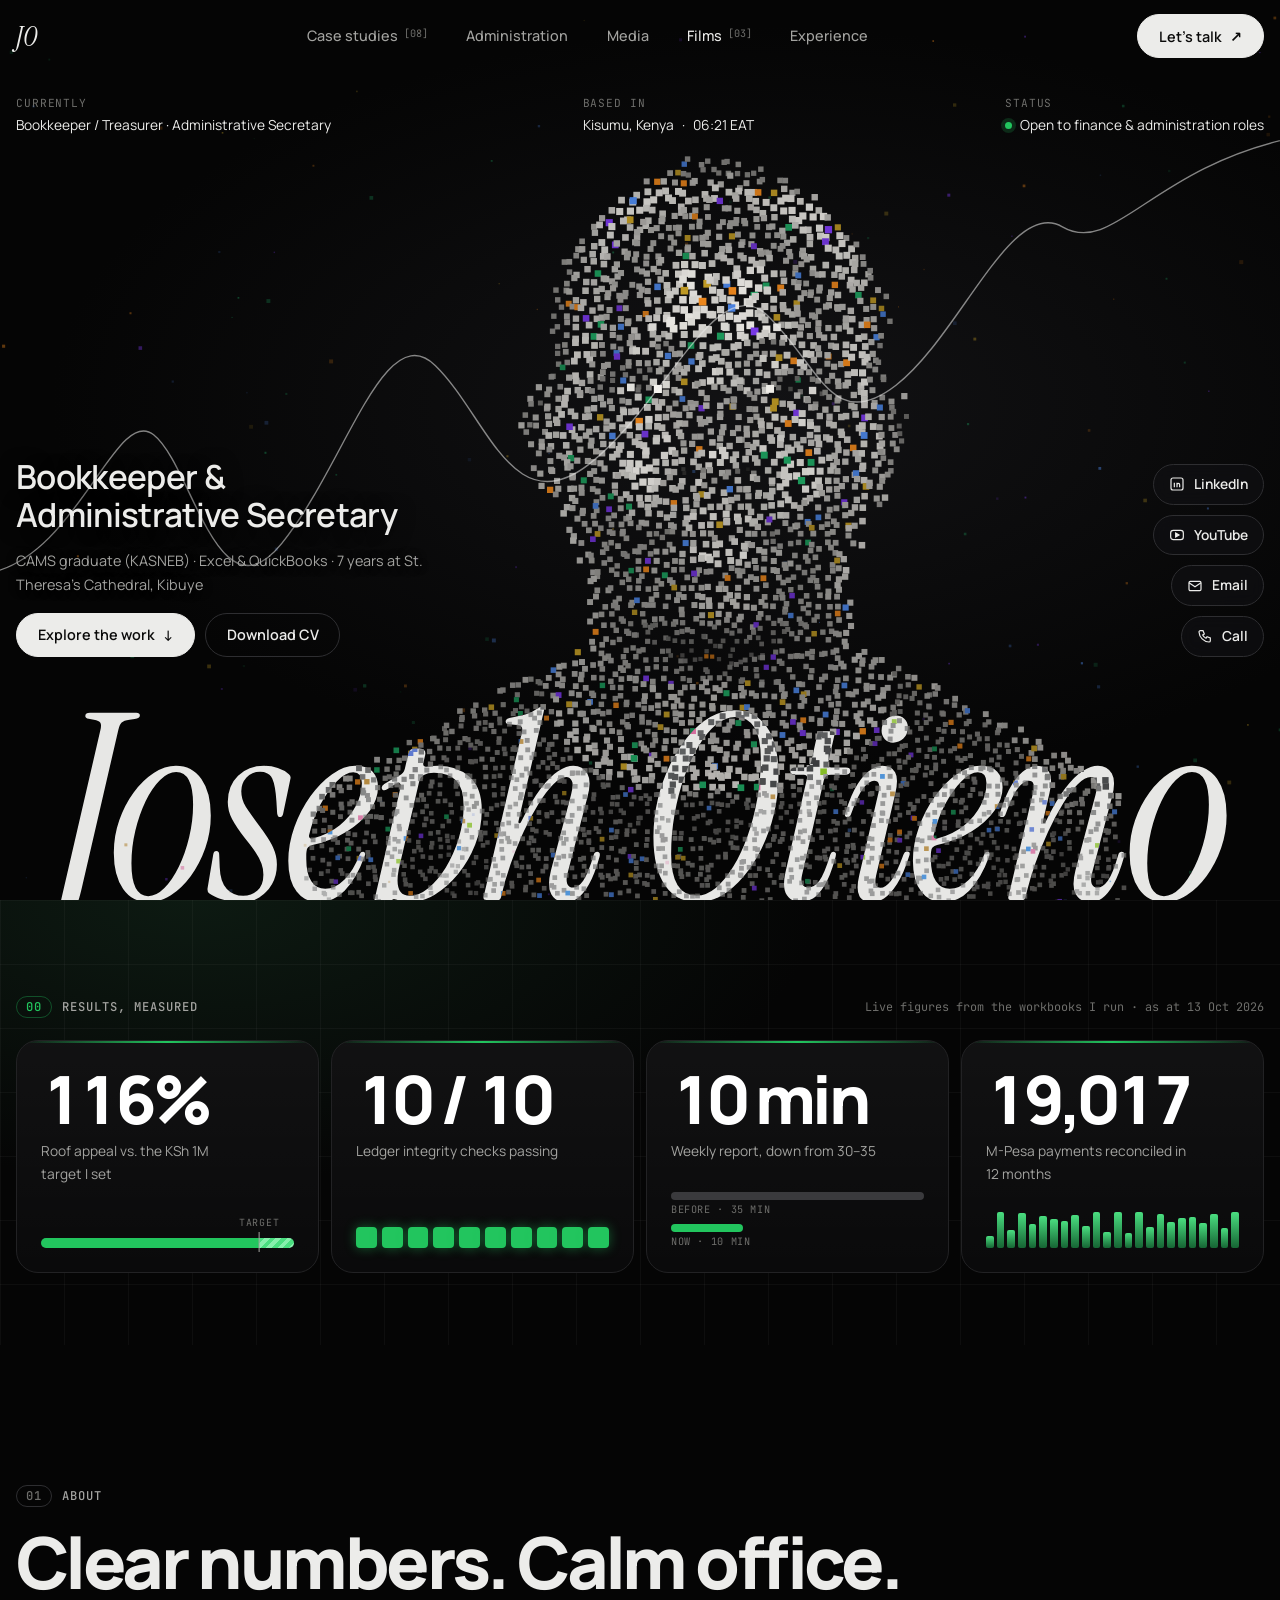
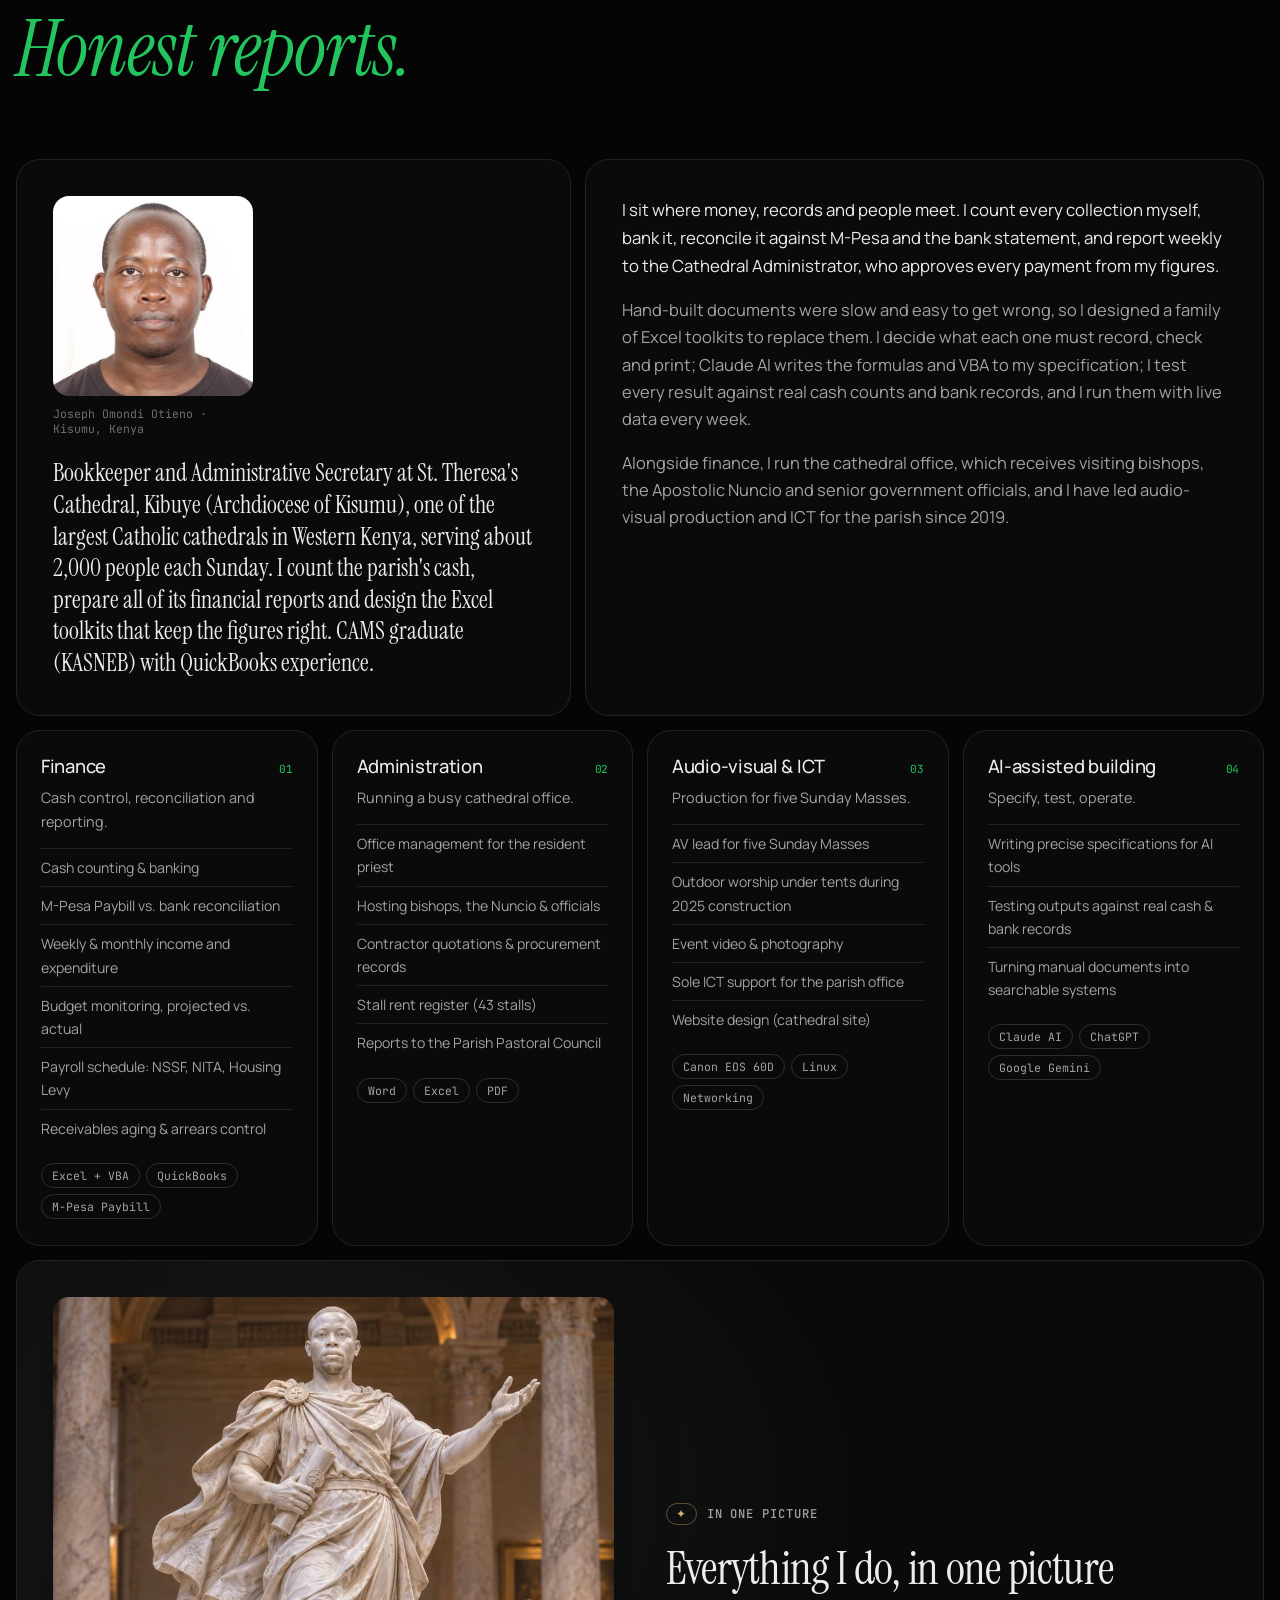
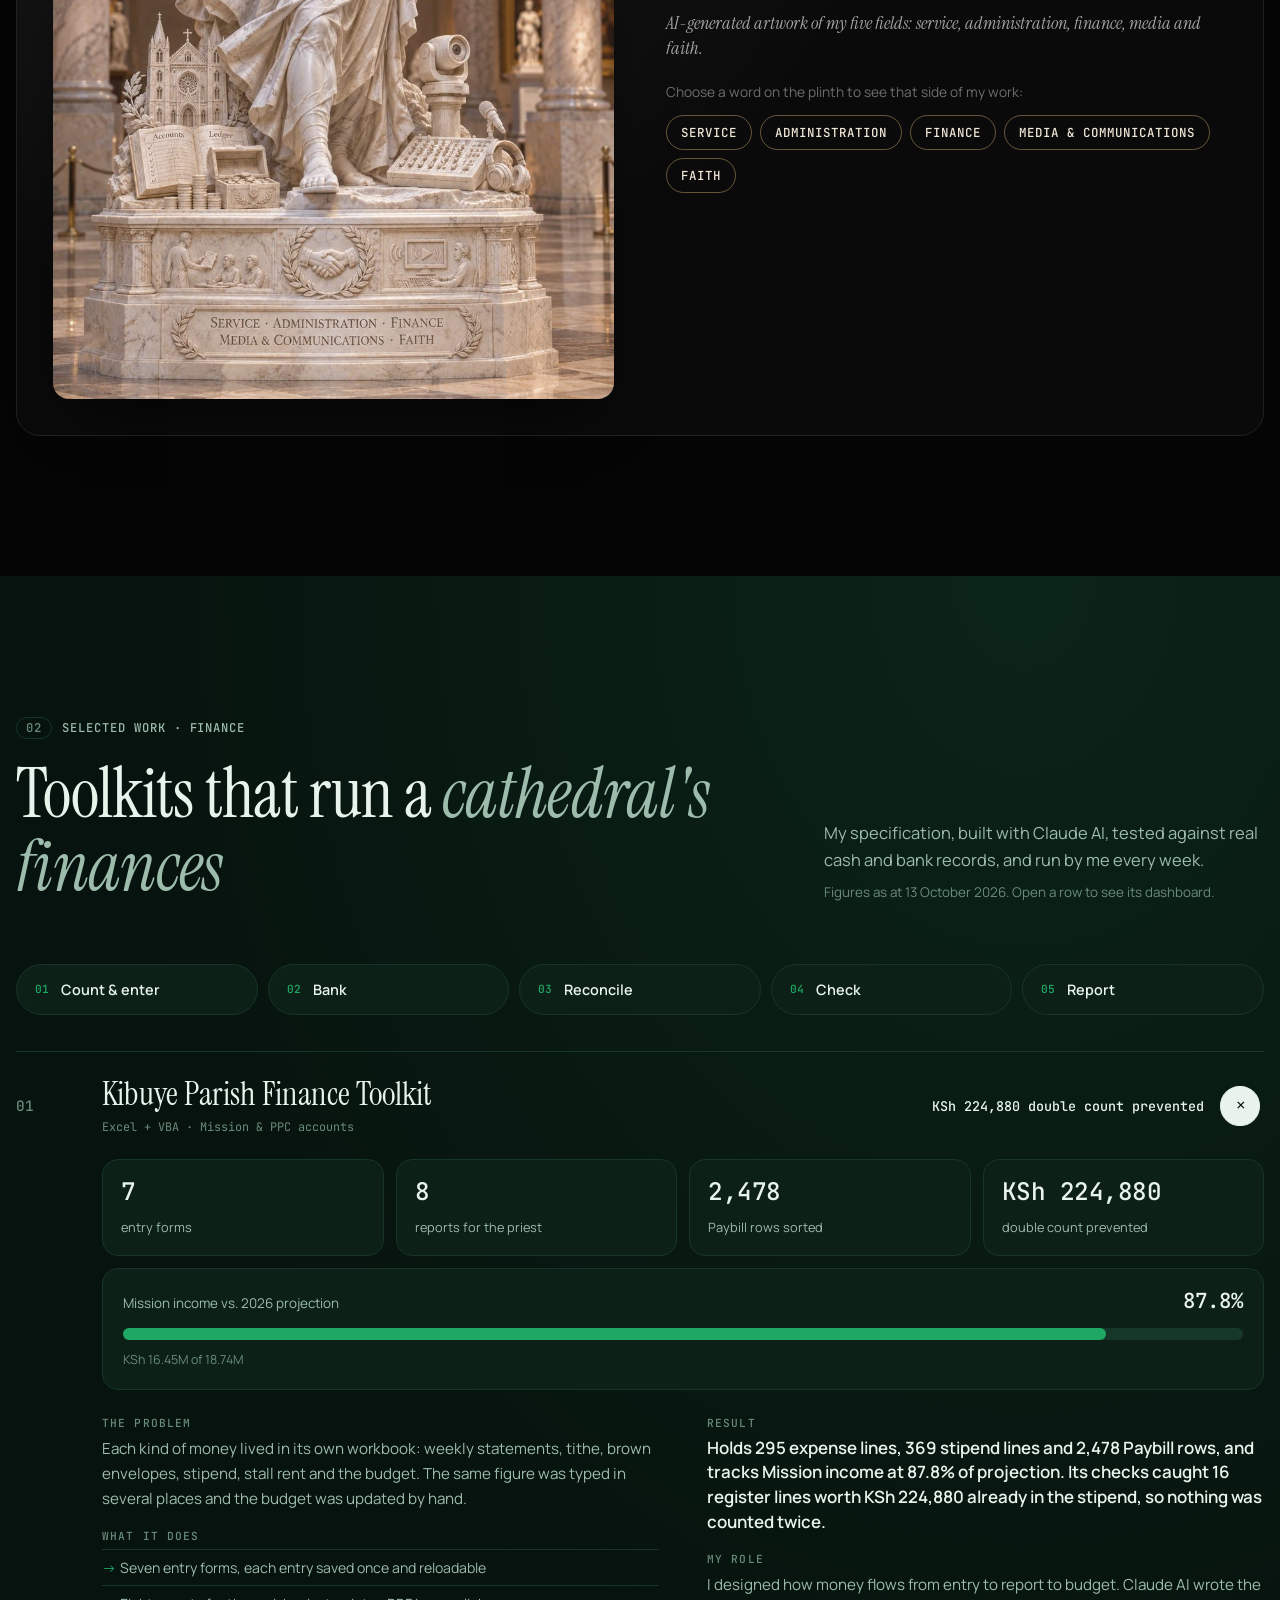
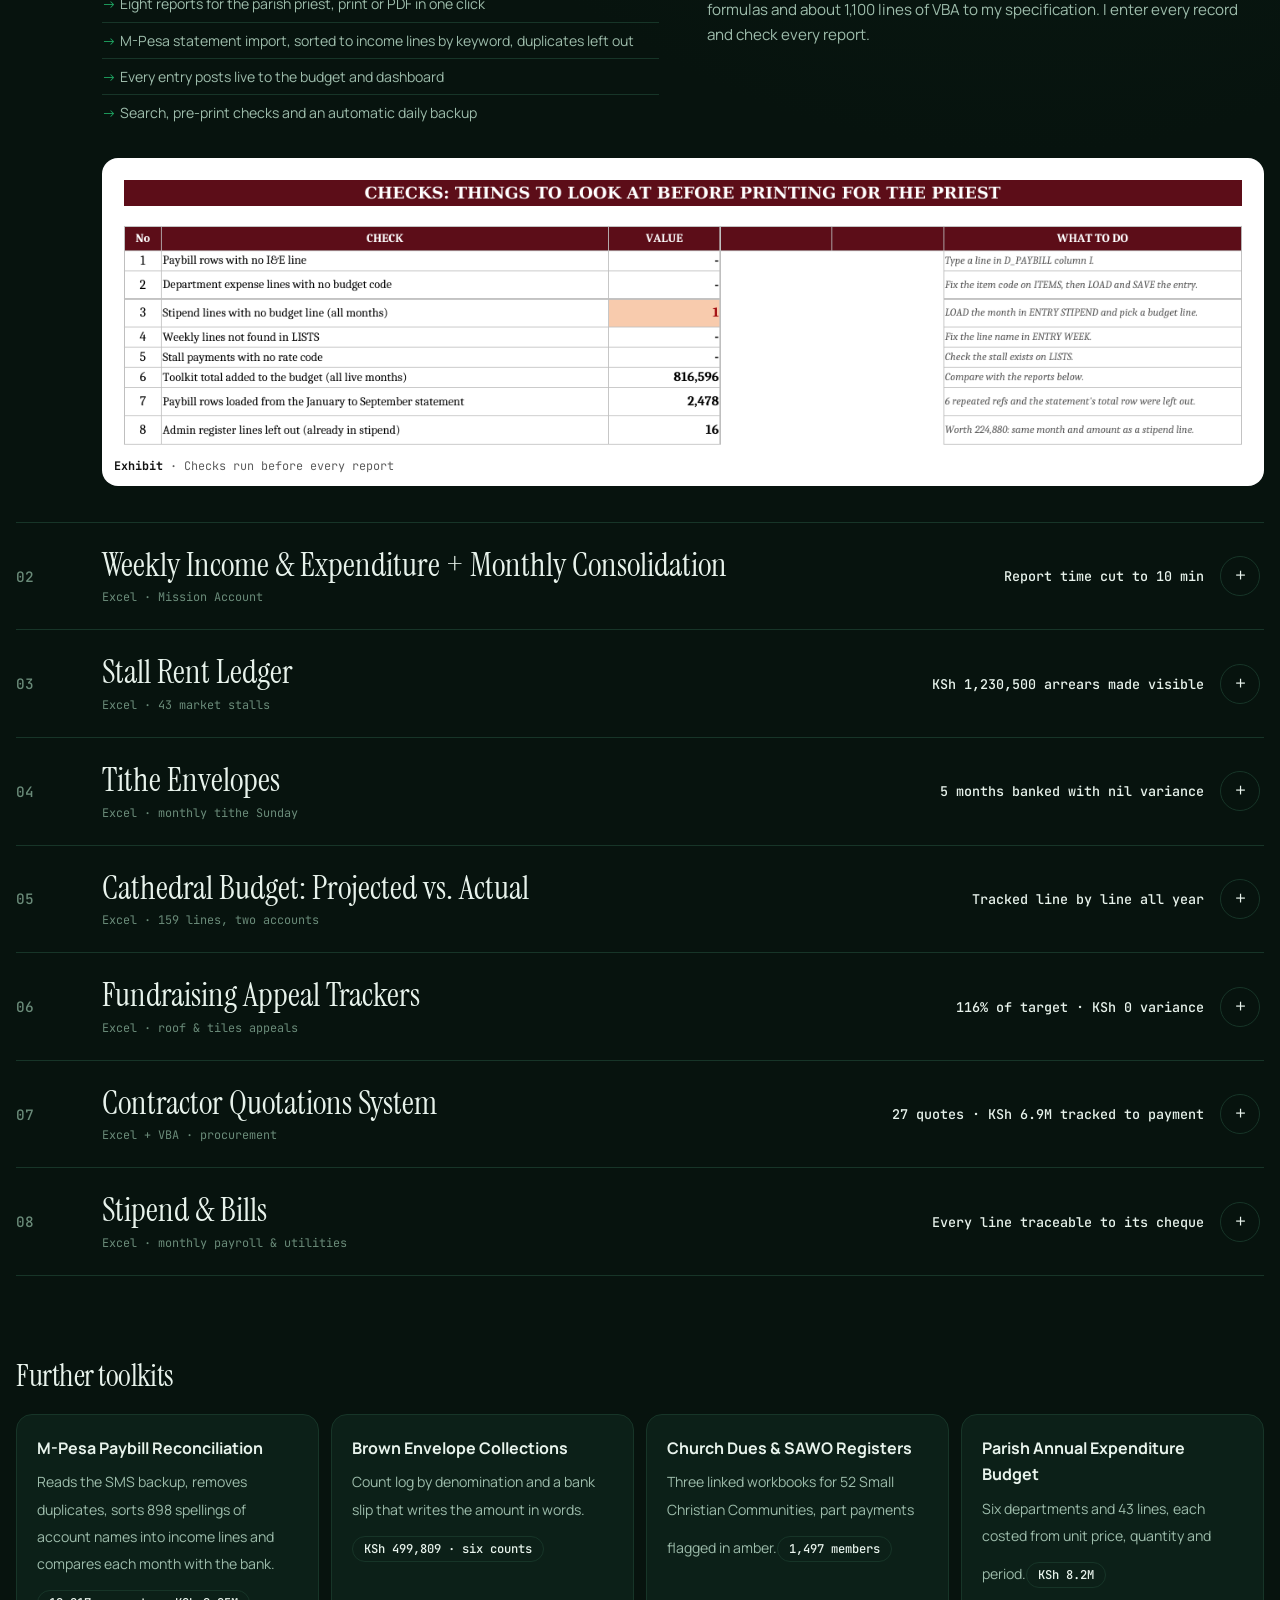
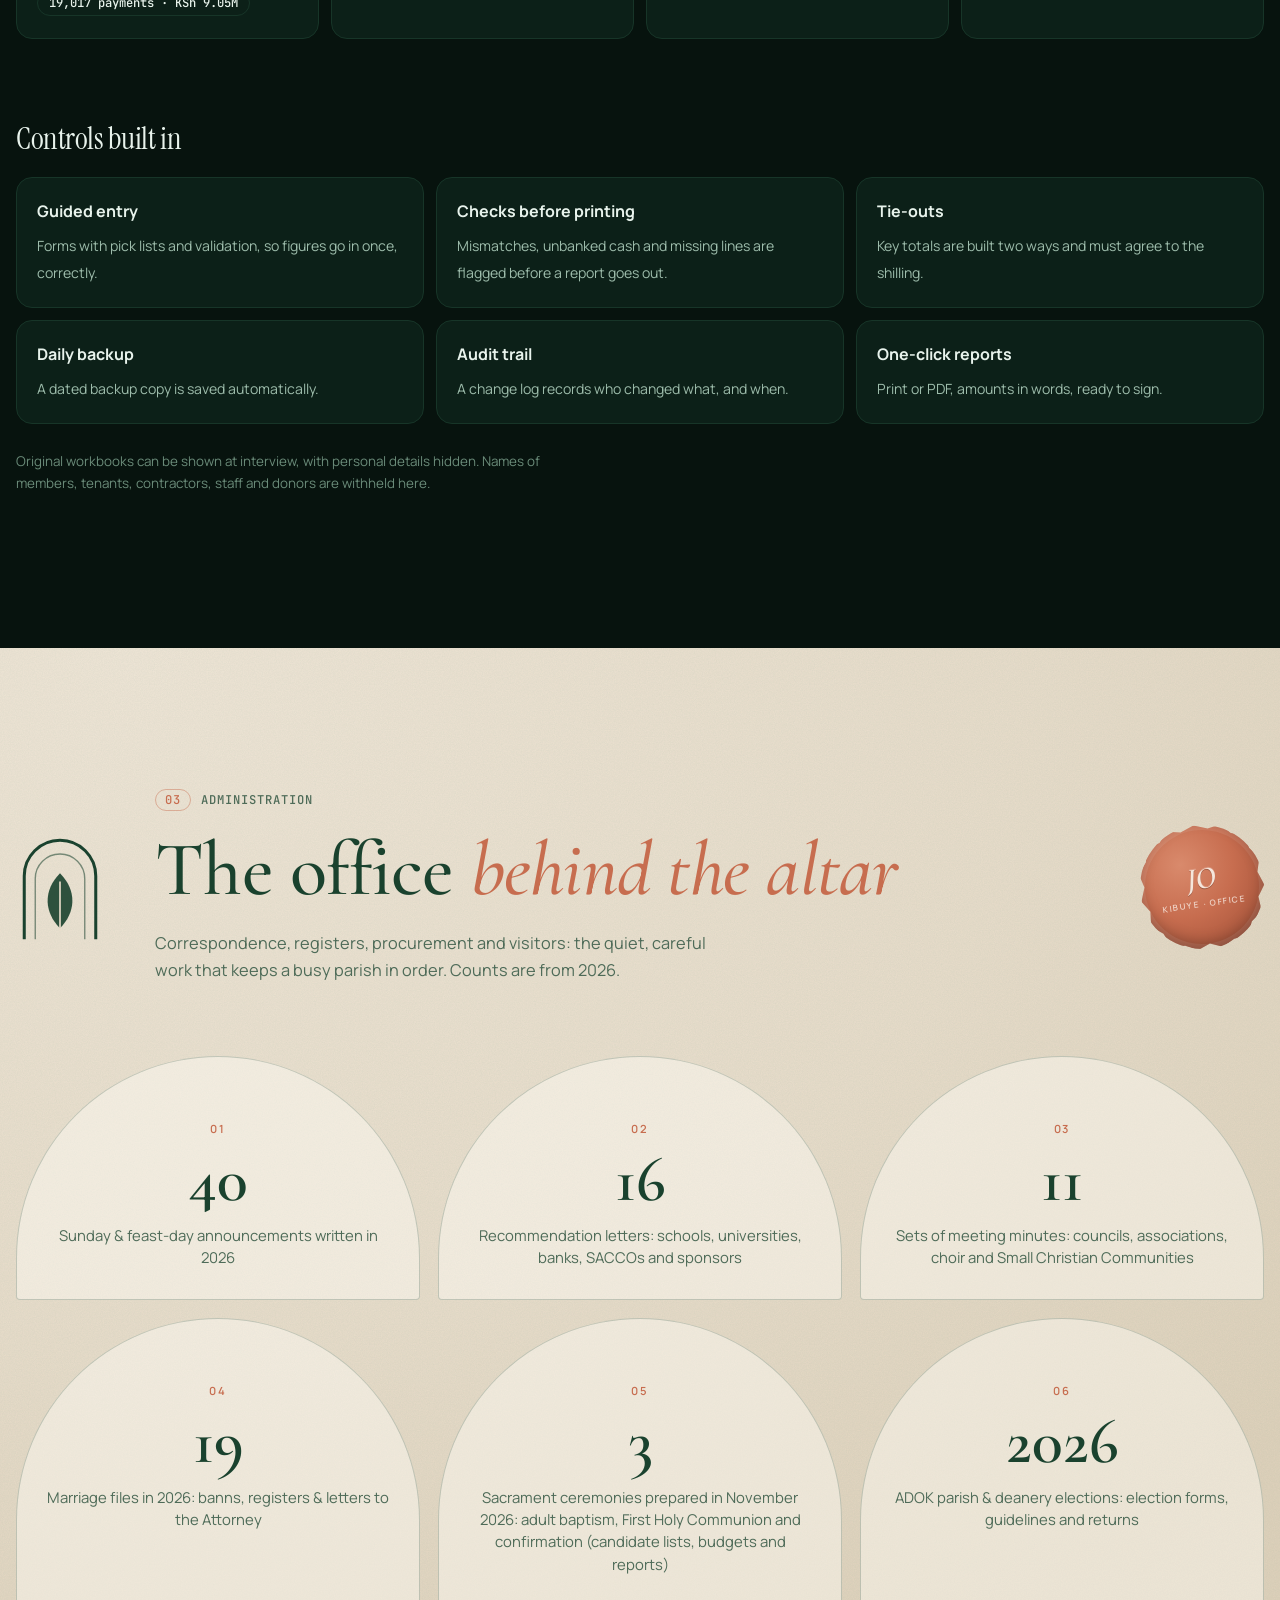
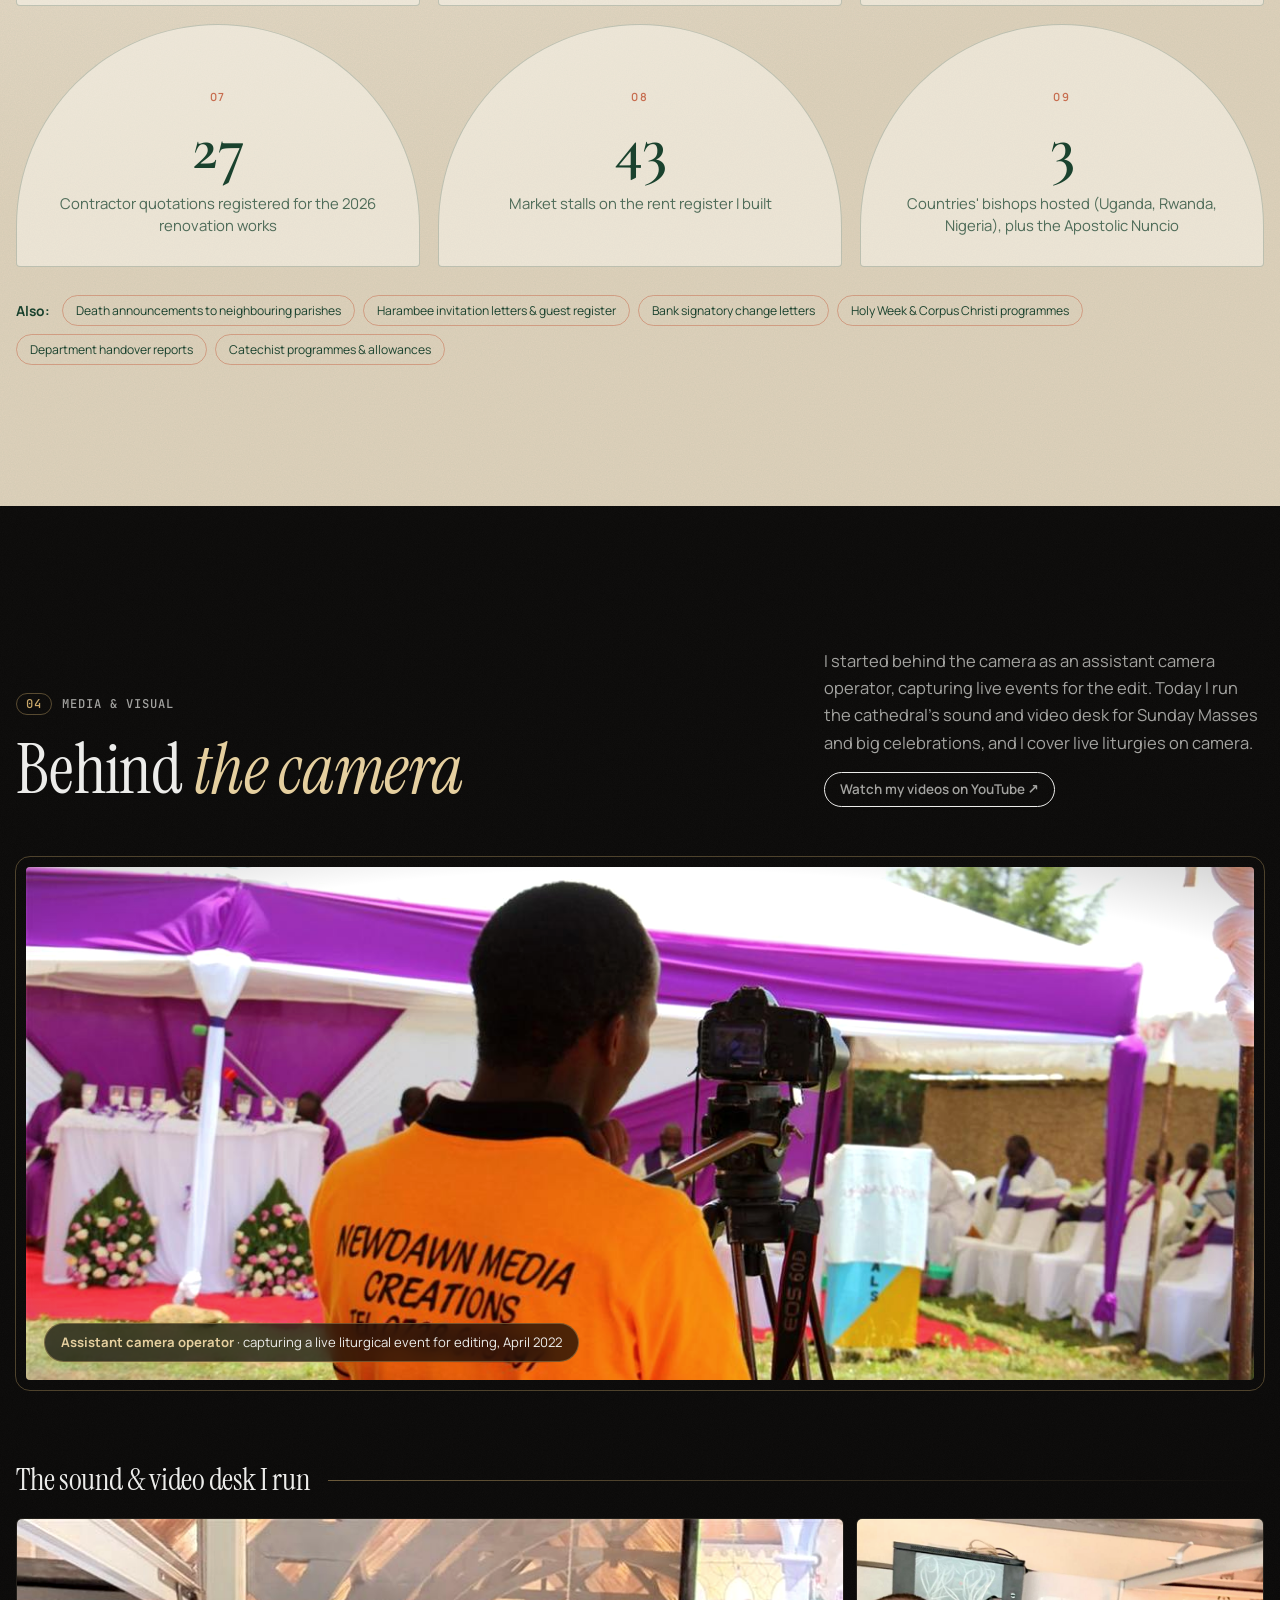
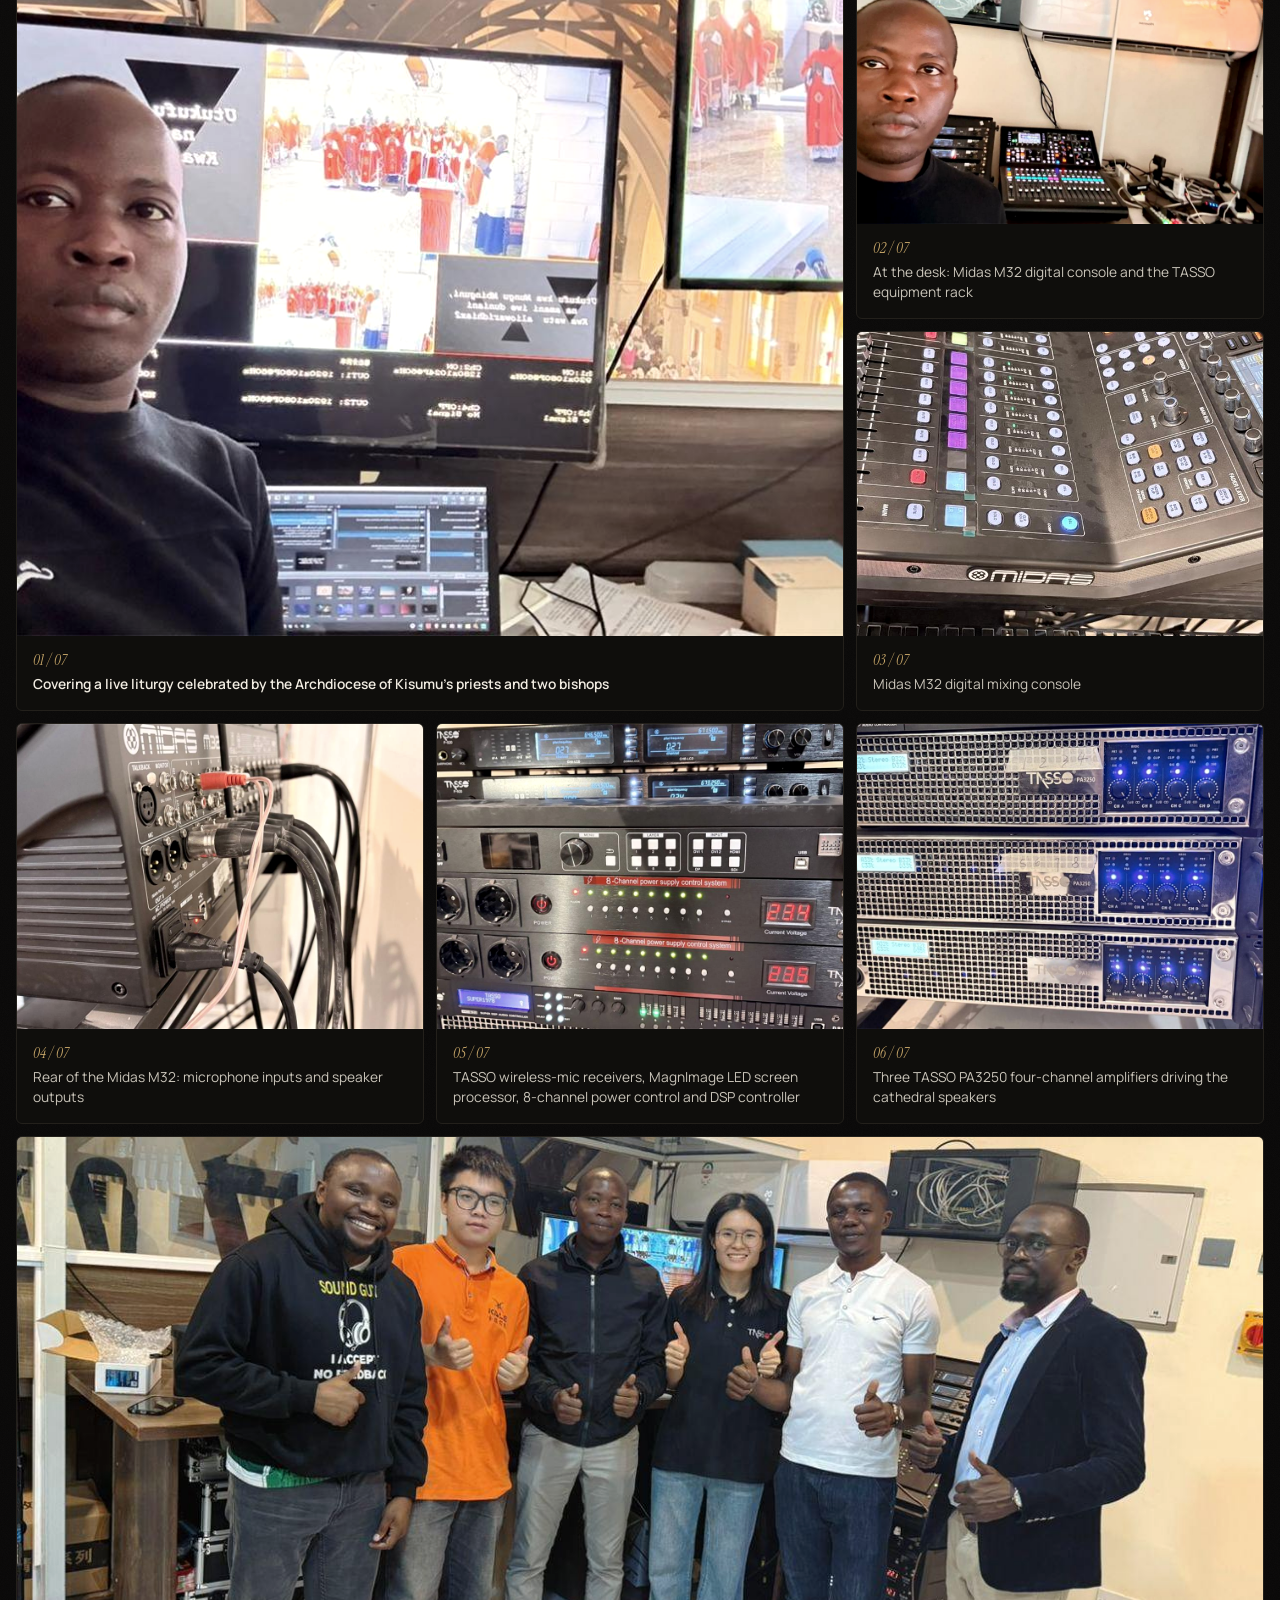
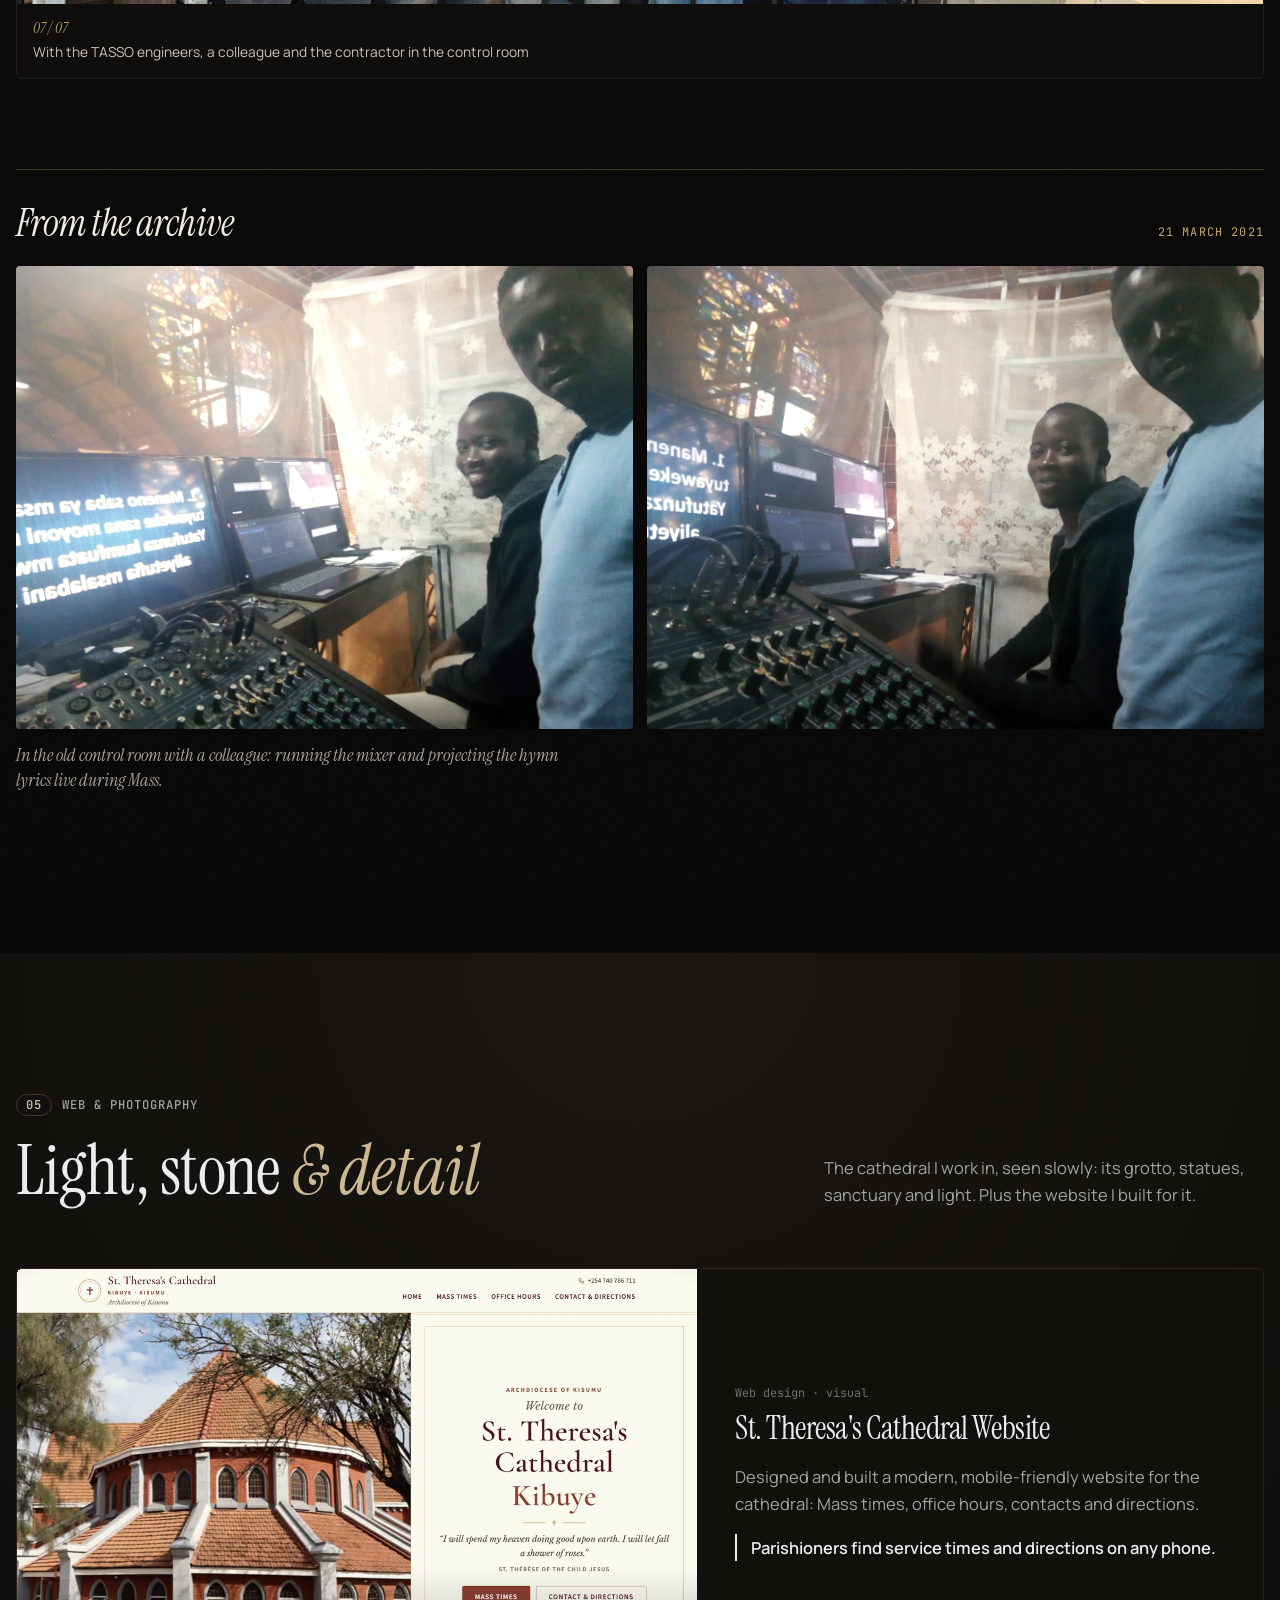
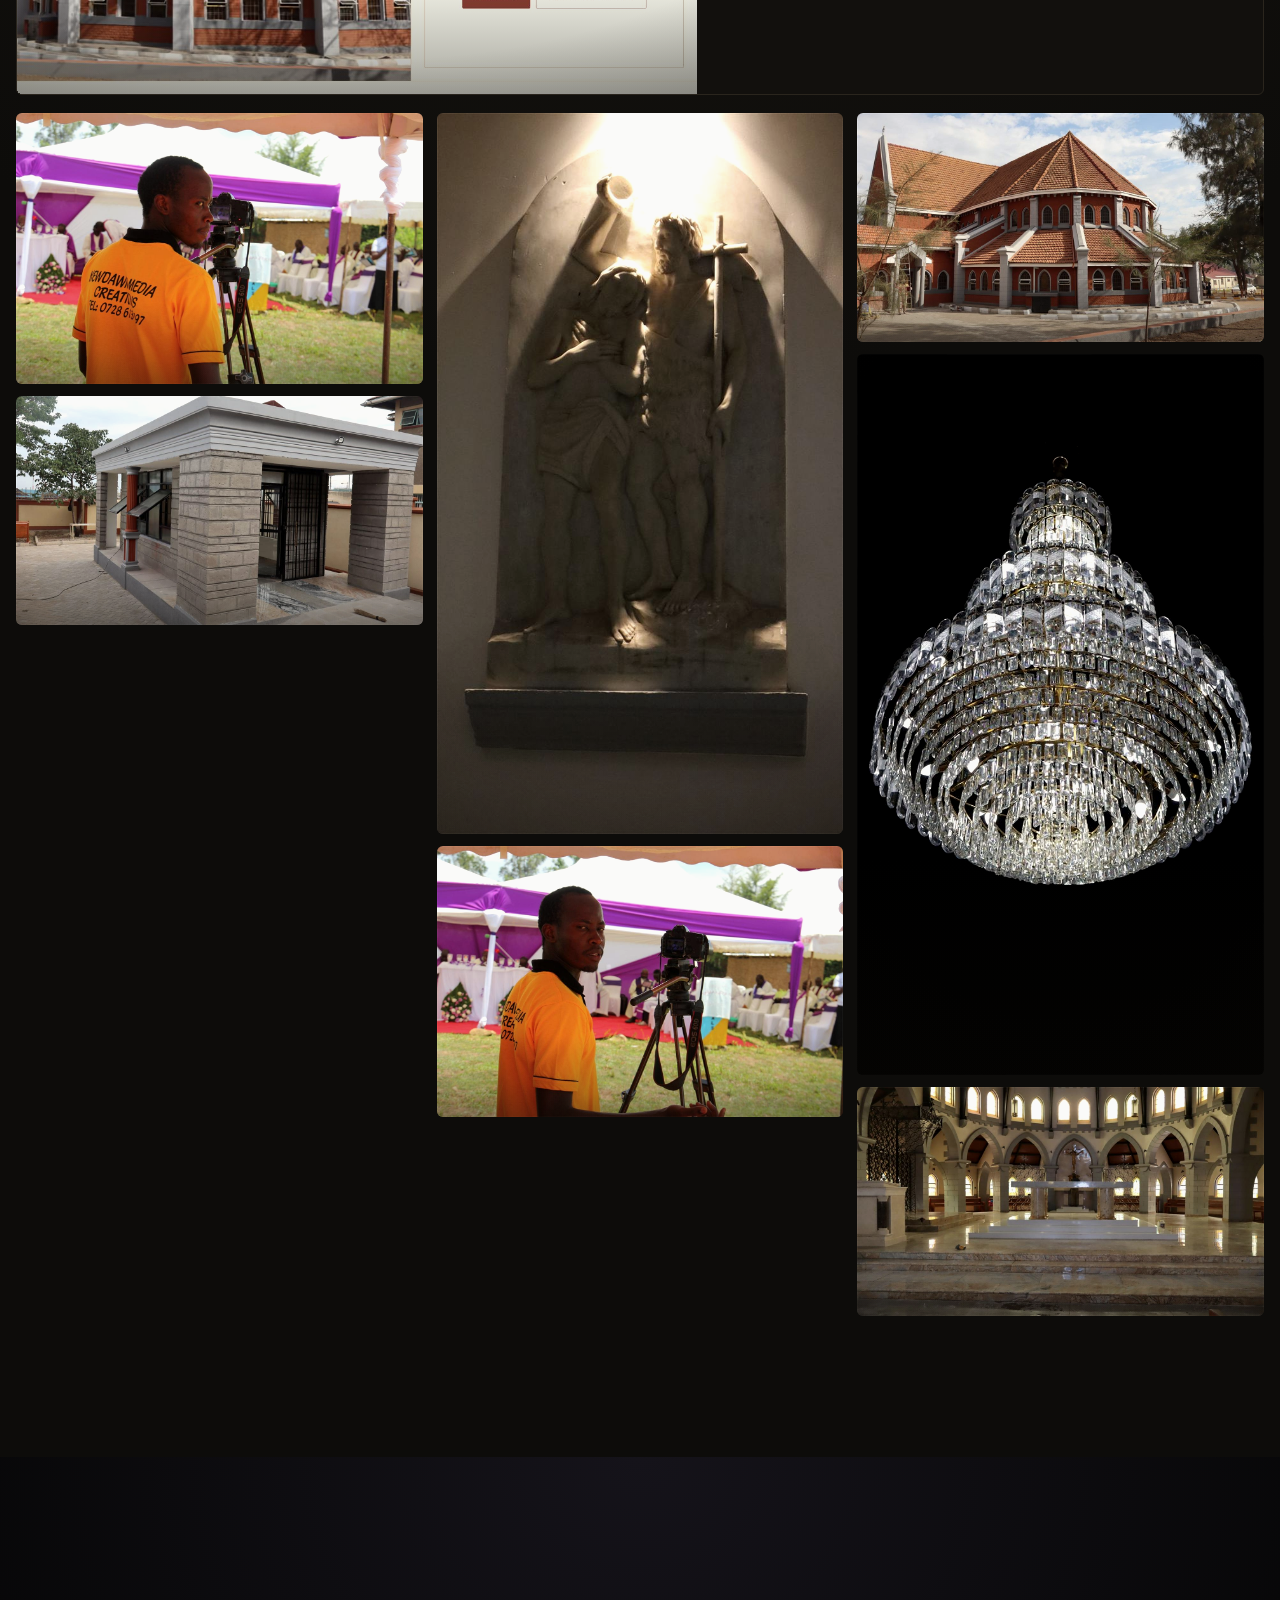
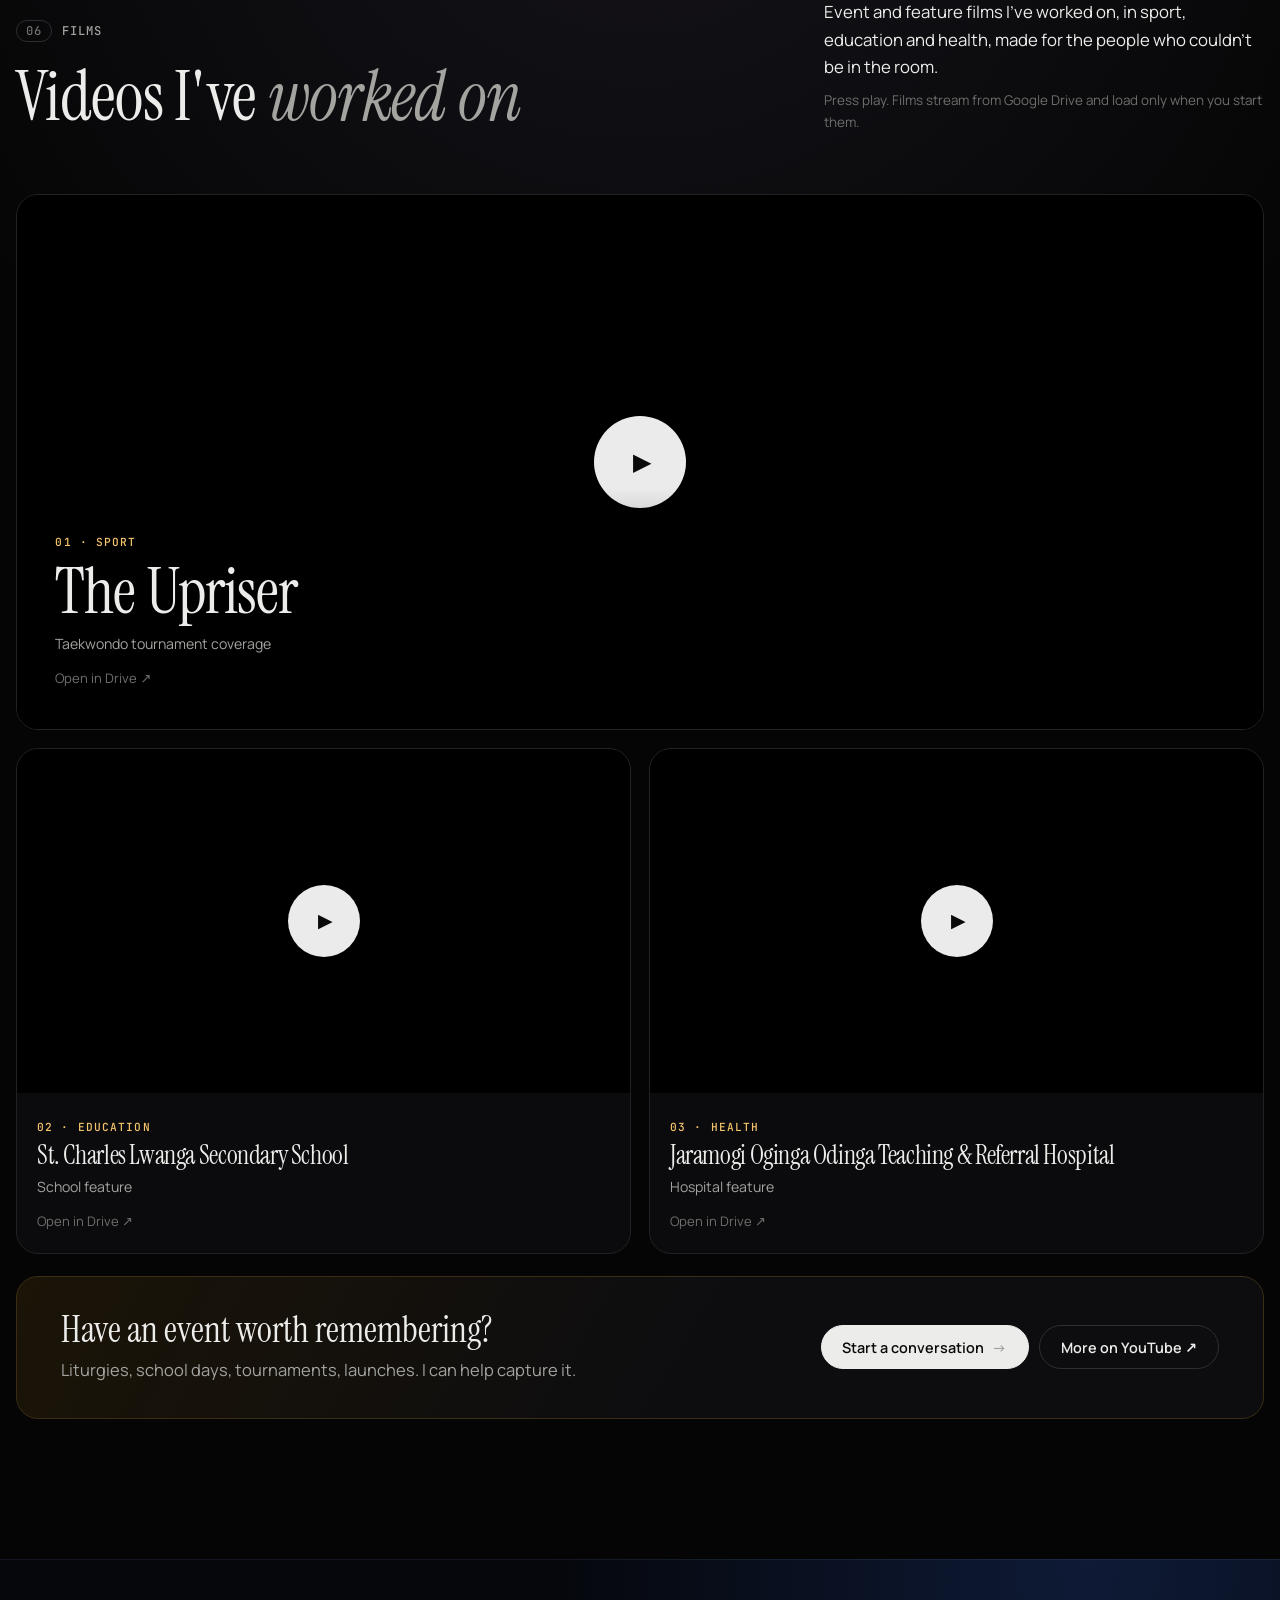
==== index.html @ bed37990 "feat: marble statue with plinth links in About Co-Authored-By: Claude Opus 5.5 <noreply@anthropic.co" ====
<!doctype html>
<html lang="en">
<head>
  <meta charset="utf-8" />
  <meta name="viewport" content="width=device-width, initial-scale=1" />
  <meta name="theme-color" content="#050505" />
  <title>Joseph Omondi Otieno · Finance & Administration Portfolio</title>
  <meta name="description" content="Bookkeeper / Treasurer and Administrative Secretary at St. Theresa's Cathedral, Kibuye. Excel finance toolkits, reconciliation and reporting. CAMS graduate (KASNEB)." />
  <meta property="og:title" content="Joseph Omondi Otieno · Finance & Administration Portfolio" />
  <meta property="og:description" content="Roof appeal at 116% of target, 10/10 ledger integrity checks, weekly report cut to 10 minutes. Case studies of the Excel toolkits I designed and run." />
  <meta property="og:image" content="https://josex-i.github.io/assets/photos/headshot.jpg" />
  <meta property="og:url" content="https://josex-i.github.io/" />
  <meta property="og:type" content="profile" />
  <meta name="author" content="Joseph Omondi Otieno" />
  <meta name="robots" content="index, follow" />
  <link rel="canonical" href="https://josex-i.github.io/" />
  <script type="application/ld+json">
  {
    "@context": "https://schema.org",
    "@type": "Person",
    "name": "Joseph Omondi Otieno",
    "alternateName": "Joseph Otieno",
    "jobTitle": "Bookkeeper / Treasurer and Administrative Secretary",
    "worksFor": { "@type": "Organization", "name": "St. Theresa's Cathedral, Kibuye (Archdiocese of Kisumu)" },
    "address": { "@type": "PostalAddress", "addressLocality": "Kisumu", "addressCountry": "KE" },
    "email": "mailto:omondijose58@gmail.com",
    "telephone": "+254740339124",
    "url": "https://josex-i.github.io/",
    "image": "https://josex-i.github.io/assets/photos/headshot.jpg",
    "hasCredential": { "@type": "EducationalOccupationalCredential", "name": "Certificate in Accounting and Management Skills (CAMS)", "recognizedBy": { "@type": "Organization", "name": "KASNEB" } },
    "knowsAbout": ["Bookkeeping", "Bank reconciliation", "M-Pesa Paybill reconciliation", "Microsoft Excel", "VBA", "QuickBooks", "Office administration", "Audio-visual production"],
    "knowsLanguage": ["English", "Swahili", "Luo"],
    "sameAs": ["https://www.linkedin.com/in/joseph-omondi-otieno", "https://www.youtube.com/@TheSpectorPodcast"]
  }
  </script>
  <link rel="preconnect" href="https://fonts.googleapis.com" />
  <link rel="preconnect" href="https://fonts.gstatic.com" crossorigin />
  <link href="https://fonts.googleapis.com/css2?family=Cormorant+Garamond:ital,wght@0,500;0,600;1,500&family=Instrument+Serif:ital@0;1&family=JetBrains+Mono:wght@400;500&family=Manrope:wght@400;500;600;700&display=swap" rel="stylesheet" />
  <link rel="stylesheet" href="styles.css?v=20261127c" />
</head>
<body id="top">
  <div class="progress" aria-hidden="true"><i id="progress"></i></div>
  <a class="skip" href="#main">Skip to content</a>

  <header class="nav">
    <div class="wrap nav__inner">
      <a href="#top" class="brand" aria-label="Back to top"><span data-bind="initials"></span></a>
      <nav id="menu" class="nav__menu" aria-label="Main">
        <a href="#toolkits">Case studies <sup data-count="caseStudies"></sup></a>
        <a href="#administration">Administration</a>
        <a href="#media">Media</a>
        <a href="#films">Films <sup data-count="films"></sup></a>
        <a href="#experience">Experience</a>
      </nav>
      <a href="#contact" class="btn btn--light nav__cta">Let's talk <span aria-hidden="true">↗</span></a>
      <button class="nav__toggle" aria-expanded="false" aria-controls="menu" aria-label="Open menu"><span></span><span></span></button>
    </div>
  </header>

  <main id="main">
    <!-- HERO: portrait built from tiles -->
    <section class="hero" aria-label="Introduction">
      <canvas class="hero__canvas" id="mosaic" aria-hidden="true"></canvas>
      <svg class="hero__line" id="hero-line" viewBox="0 0 1000 600" preserveAspectRatio="none" aria-hidden="true">
        <path d="M-10 470 C 60 455, 90 300, 120 330 S 170 520, 220 440 S 300 210, 340 260 S 400 420, 460 360 S 560 160, 600 210 S 650 330, 700 280 S 790 90, 830 120 S 900 60, 1010 30" />
      </svg>
      <div class="wrap hero__meta">
        <dl>
          <div><dt>Currently</dt><dd data-bind="role"></dd></div>
          <div><dt>Based in</dt><dd><span data-bind="location"></span> · <span id="clock"></span></dd></div>
          <div class="hero__status"><dt>Status</dt><dd><span class="dot"></span><span data-bind="availability"></span></dd></div>
        </dl>
      </div>
      <div class="wrap hero__bottom">
        <div class="hero__intro">
          <p class="hero__title" data-bind="heroTitle"></p>
          <p class="hero__creds" data-bind="heroCreds"></p>
          <div class="hero__cta">
            <a href="#toolkits" class="btn btn--light">Explore the work <span aria-hidden="true">↓</span></a>
            <a href="#" class="btn btn--ghost" id="cv-link" download>Download CV</a>
          </div>
        </div>
        <ul class="hero__socials" id="socials" aria-label="Find me online"></ul>
      </div>
      <h1 class="hero__name" aria-label="Joseph Omondi Otieno"><span data-bind="heroDisplay"></span></h1>
      <figure class="hero__portrait" id="portrait" hidden></figure>
    </section>

    <!-- KEY FIGURES -->
    <section class="figures" aria-label="Results in numbers">
      <div class="wrap">
        <div class="figures__head">
          <p class="eyebrow"><span>00</span> Results, measured</p>
          <p class="figures__note">Live figures from the workbooks I run · as at 13 Oct 2026</p>
        </div>
        <dl class="keyfigs" id="stats"></dl>
      </div>
    </section>

    <!-- 01 PROFILE -->
    <section class="section results" id="profile">
      <div class="wrap">
        <header class="sec-head">
          <p class="eyebrow"><span>01</span> About</p>
          <h2>Clear numbers. Calm office. <em>Honest reports.</em></h2>
        </header>
        <div class="grid-2">
          <div class="about-left">
            <figure class="about-photo" id="about-photo"></figure>
            <p class="lead" data-bind="intro"></p>
          </div>
          <div class="prose" id="about-text"></div>
        </div>
        <div class="competencies" id="expertise-cards"></div>
        <figure class="statue" id="statue" hidden></figure>
      </div>
    </section>

    <!-- 02 CASE STUDIES: dashboard -->
    <section class="section dash" id="toolkits">
      <div class="wrap">
        <header class="sec-head sec-head--row">
          <div>
            <p class="eyebrow"><span>02</span> Selected work · Finance</p>
            <h2>Toolkits that run a <em>cathedral's finances</em></h2>
          </div>
          <p class="sec-lede">My specification, built with Claude AI, tested against real cash and bank records, and run by me every week. <em>Figures as at 13 October 2026. Open a row to see its dashboard.</em></p>
        </header>

        <div class="flow" aria-label="How the toolkits work">
          <div class="flow__step"><b>01</b><span>Count &amp; enter</span></div>
          <div class="flow__step"><b>02</b><span>Bank</span></div>
          <div class="flow__step"><b>03</b><span>Reconcile</span></div>
          <div class="flow__step"><b>04</b><span>Check</span></div>
          <div class="flow__step"><b>05</b><span>Report</span></div>
        </div>

        <div class="ledger" id="toolkit-list"></div>

        <h3 class="sub">Further toolkits</h3>
        <div class="tiles" id="further"></div>

        <h3 class="sub">Controls built in</h3>
        <div class="tiles tiles--3" id="controls"></div>
        <p class="note" id="workbooks-note"></p>
      </div>
      <div class="viz-tip" id="viz-tip" role="tooltip" hidden></div>
    </section>

    <!-- 03 ADMINISTRATION -->
    <section class="section office" id="administration">
      <div class="wrap">
        <header class="office__head">
          <svg class="office__emblem" viewBox="0 0 64 80" aria-hidden="true">
            <path d="M6 78V32a26 26 0 0 1 52 0v46" fill="none" stroke="currentColor" stroke-width="2.2"/>
            <path d="M14 78V34a18 18 0 0 1 36 0v44" fill="none" stroke="currentColor" stroke-width="1" opacity=".55"/>
            <path d="M32 70C20 58 20 42 32 30c12 12 12 28 0 40Z" fill="currentColor" opacity=".9"/>
            <path d="M32 72V36" stroke="#E8DCCA" stroke-width="1.2"/>
          </svg>
          <div>
            <p class="eyebrow"><span>03</span> Administration</p>
            <h2>The office <em>behind the altar</em></h2>
            <p class="office__lede">Correspondence, registers, procurement and visitors: the quiet, careful work that keeps a busy parish in order. Counts are from 2026.</p>
          </div>
          <div class="seal" aria-hidden="true"><span>JO</span><small>Kibuye · Office</small></div>
        </header>
        <ul class="admin" id="admin-list"></ul>
        <div class="also" id="admin-also"></div>
      </div>
    </section>

    <!-- 04 MEDIA -->
    <section class="section studio" id="media">
      <div class="wrap">
        <header class="sec-head sec-head--row">
          <div>
            <p class="eyebrow"><span>04</span> Media &amp; visual</p>
            <h2>Behind <em>the camera</em></h2>
          </div>
          <p class="sec-lede" id="media-blurb"></p>
        </header>
        <div id="media-feature"></div>
        <h3 class="sub" id="av-title"></h3>
        <div class="av-grid" id="av-grid"></div>
        <div class="archive" id="av-archive"></div>
      </div>
    </section>

    <section class="section natural" id="photography">
      <div class="wrap">
        <header class="sec-head sec-head--row">
          <div>
            <p class="eyebrow"><span>05</span> Web &amp; photography</p>
            <h2>Light, stone <em>&amp; detail</em></h2>
          </div>
          <p class="sec-lede">The cathedral I work in, seen slowly: its grotto, statues, sanctuary and light. Plus the website I built for it.</p>
        </header>
        <div class="projects" id="projects"></div>
        <div class="gallery" id="gallery"></div>
      </div>
    </section>

    <!-- 05 FILMS -->
    <section class="section" id="films">
      <div class="wrap">
        <header class="sec-head sec-head--row">
          <div>
            <p class="eyebrow"><span>06</span> Films</p>
            <h2>Videos I've <em>worked on</em></h2>
          </div>
          <p class="sec-lede"><span id="films-pitch"></span><em>Press play. Films stream from Google Drive and load only when you start them.</em></p>
        </header>
        <div class="films" id="film-list"></div>
        <div class="film-cta reveal">
          <p><b>Have an event worth remembering?</b> <span>Liturgies, school days, tournaments, launches. I can help capture it.</span></p>
          <div class="film-cta__btns"><a class="btn btn--light" href="#contact">Start a conversation <span aria-hidden="true">→</span></a><a class="btn btn--ghost" id="yt-cta" href="#" target="_blank" rel="noopener">More on YouTube ↗</a></div>
        </div>
      </div>
    </section>

    <!-- AUDIO (hidden when empty) -->
    <section class="section" id="audio">
      <div class="wrap">
        <header class="sec-head"><p class="eyebrow">Audio</p><h2>Listen</h2></header>
        <ul class="tracks" id="tracks"></ul>
      </div>
    </section>

    <!-- 06 EXPERIENCE -->
    <section class="section record" id="experience">
      <div class="wrap">
        <header class="sec-head sec-head--row">
          <div>
            <p class="eyebrow"><span>07</span> Experience</p>
            <h2>Career <em>record</em></h2>
          </div>
          <dl class="record__meta" id="record-meta"></dl>
        </header>
        <div class="frames" id="frames" aria-label="Career in frames"></div>
        <ol class="timeline" id="timeline"></ol>
        <div class="grid-2 edu-wrap">
          <h3 class="sub sub--flush">Education &amp; certifications</h3>
          <div>
            <ul class="edu" id="education"></ul>
            <p class="langs" id="languages"></p>
          </div>
        </div>
      </div>
    </section>

    <!-- CONTACT -->
    <section class="contact" id="contact">
      <div class="contact__sky" aria-hidden="true"><div class="contact__floor"></div><div class="contact__orb"></div></div>
      <div class="wrap contact__inner">
        <p class="eyebrow eyebrow--center"><span>08</span> Contact</p>
        <h2 class="contact__title">Let's work <em>together.</em></h2>
        <p class="contact__sub">Open to finance and administration roles, and to photography and video work.</p>
        <div class="contact__card" id="contact-card">
          <span class="contact__status"><span class="dot"></span> <span data-bind="availability"></span></span>
          <a class="contact__email" id="email-btn" href="#">Email me</a>
          <button class="contact__copy" id="copy-email" type="button">Copy address</button>
          <ul class="contact__links" id="contact-links"></ul>
        </div>
      </div>
    </section>
  </main>

  <aside class="version-note" id="version-note" hidden></aside>

  <footer class="footer">
    <div class="wrap footer__grid">
      <div class="footer__brand">
        <span class="footer__mark" data-bind="initials"></span>
        <p><span data-bind="name"></span><br><small data-bind="role"></small></p>
      </div>
      <nav class="footer__col" aria-label="Footer">
        <h3>Index</h3>
        <a href="#toolkits">Case studies</a><a href="#administration">Administration</a><a href="#media">Media</a><a href="#films">Films</a><a href="#experience">Career record</a>
      </nav>
      <div class="footer__col" id="footer-reach"><h3>Reach</h3></div>
      <div class="footer__col">
        <h3>Local time</h3>
        <p class="footer__clock"><span id="footer-clock"></span><small>Kisumu · EAT (UTC+3)</small></p>
      </div>
    </div>
    <div class="wrap footer__base">
      <span>© <span id="year"></span> <span data-bind="name"></span> · <span data-bind="location"></span></span>
      <span class="footer__built">Hand-built in HTML, CSS &amp; JavaScript · no templates</span>
      <a href="#top" class="footer__top">Back to top <span aria-hidden="true">↑</span></a>
    </div>
    <p class="footer__word" aria-hidden="true" data-bind="heroDisplay"></p>
  </footer>

  <a href="#top" class="to-top" id="to-top" aria-label="Back to top"><svg viewBox="0 0 48 48" aria-hidden="true"><circle cx="24" cy="24" r="21" class="to-top__track"/><circle cx="24" cy="24" r="21" class="to-top__ring" id="to-top-ring"/><path d="M24 31V17m-6 6 6-6 6 6"/></svg></a>

  <dialog class="lightbox" id="lightbox" aria-label="Photo viewer">
    <button class="lightbox__close" aria-label="Close">×</button>
    <button class="lightbox__nav lightbox__prev" aria-label="Previous photo">‹</button>
    <figure><img alt="" /><figcaption></figcaption></figure>
    <button class="lightbox__nav lightbox__next" aria-label="Next photo">›</button>
  </dialog>

  <script src="content.js?v=20261127c"></script>
  <script src="versions.js?v=20261127c"></script>
  <script src="script.js?v=20261127c"></script>
  <script src="hero.js?v=20261127c"></script>
</body>
</html>
---- styles.css ----
/* =========  Theme: dark, editorial — black page, serif italics, green finance dashboard  ========= */
:root {
  --bg: #050505;
  --bg-2: #0d0d0e;
  --card: #111113;
  --ink: #ececea;
  --ink-2: #a3a3a0;
  --ink-3: #6e6e6b;
  --line: #222224;
  --line-2: #2e2e31;
  --green: #22c55e;
  /* finance dashboard (dark green) */
  --d-bg: #07130e;
  --d-card: #0c2018;
  --d-line: #173528;
  --d-ink: #e8f3ec;
  --d-ink-2: #9dbcab;
  --d-ink-3: #6a8b79;
  --d-series: #1fa864;      /* validated: lightness, chroma and ≥3:1 contrast on --d-card */
  --d-track: #15382a;
  --radius: 999px;
  --serif: "Instrument Serif", Georgia, serif;
  --sans: "Manrope", system-ui, -apple-system, "Segoe UI", sans-serif;
  --mono: "JetBrains Mono", ui-monospace, Consolas, monospace;
  color-scheme: dark;
}

/* =========  Base  ========= */
*, *::before, *::after { box-sizing: border-box; }
html { scroll-behavior: smooth; scroll-padding-top: 80px; background: var(--bg); }
body { margin: 0; background: var(--bg); color: var(--ink); font: 400 16.5px/1.65 var(--sans); -webkit-font-smoothing: antialiased; overflow-x: hidden; }
img { max-width: 100%; display: block; }
a { color: inherit; }
h1, h2, h3 { font-weight: 500; line-height: 1.05; margin: 0 0 .5em; letter-spacing: -.015em; }
h2 { font-family: var(--serif); font-weight: 400; font-size: clamp(2.4rem, 5.4vw, 4.4rem); letter-spacing: -.01em; }
h2 em, .contact__title em { font-style: italic; color: var(--ink-2); }
h3 { font-size: 1.25rem; }
p { margin: 0 0 1em; }
.wrap { width: min(1280px, 100% - 32px); margin-inline: auto; }
.skip { position: absolute; left: -999px; }
.skip:focus { left: 16px; top: 16px; z-index: 99; background: var(--card); padding: 8px 12px; }
:focus-visible { outline: 2px solid var(--ink); outline-offset: 3px; }
.sr-only { position: absolute; width: 1px; height: 1px; overflow: hidden; clip: rect(0 0 0 0); white-space: nowrap; }
.eyebrow { display: flex; align-items: center; gap: 10px; font: 500 .76rem var(--mono); letter-spacing: .08em; text-transform: uppercase; color: var(--ink-2); margin-bottom: 1.2rem; }
.eyebrow span { color: var(--ink-3); border: 1px solid var(--line-2); border-radius: var(--radius); padding: 2px 9px; }
.eyebrow--center { justify-content: center; }

/* =========  Buttons & pills  ========= */
.btn { display: inline-flex; align-items: center; gap: .55em; padding: .8em 1.45em; border-radius: var(--radius); font: 600 .9rem var(--sans); text-decoration: none; border: 1px solid var(--ink); transition: transform .15s, background .15s, color .15s, border-color .15s; white-space: nowrap; }
.btn:hover { transform: translateY(-2px); }
.btn--light { background: var(--ink); color: #0a0a0a; }
.btn--ghost { background: transparent; color: var(--ink); border-color: var(--line-2); }
.btn--ghost:hover { border-color: var(--ink); }
.btn--small { padding: .55em 1.1em; font-size: .84rem; }
.btn--large { padding: 1em 2.2em; font-size: 1rem; }
.pill { display: inline-flex; align-items: center; gap: 9px; padding: 8px 15px; border-radius: var(--radius); border: 1px solid var(--line-2); background: rgb(17 17 19 / .7); backdrop-filter: blur(8px); font-size: .86rem; font-weight: 600; white-space: nowrap; }
.pill--link { text-decoration: none; transition: border-color .15s, transform .15s; }
.pill--link:hover { border-color: var(--ink); transform: translateX(-3px); }
.pill svg { width: 16px; height: 16px; }
.dot { width: 7px; height: 7px; border-radius: 50%; background: var(--green); box-shadow: 0 0 0 4px rgb(34 197 94 / .18); flex: none; display: inline-block; }

/* =========  Nav  ========= */
.nav { position: fixed; inset: 0 0 auto 0; z-index: 50; transition: background .3s, border-color .3s; border-bottom: 1px solid transparent; }
.nav.is-scrolled { background: rgb(5 5 5 / .82); backdrop-filter: blur(12px); border-bottom-color: var(--line); }
.nav__inner { display: flex; align-items: center; justify-content: space-between; gap: 20px; height: 72px; }
.brand { font: italic 400 1.7rem var(--serif); text-decoration: none; }
.nav__menu { display: flex; align-items: center; gap: clamp(18px, 3vw, 40px); }
.nav__menu a { text-decoration: none; font-size: .9rem; font-weight: 500; color: var(--ink-2); white-space: nowrap; transition: color .15s; }
.nav__menu a:hover, .nav__menu a.is-active { color: var(--ink); }
.nav__menu sup { font: .64rem var(--mono); color: var(--ink-3); margin-left: 3px; vertical-align: 4px; }
.nav__toggle { display: none; background: none; border: 0; padding: 10px; cursor: pointer; }
.nav__toggle span { display: block; width: 22px; height: 2px; background: var(--ink); margin: 5px 0; transition: transform .2s; }
@media (max-width: 900px) {
  .nav__toggle { display: block; }
  .nav__cta { display: none; }
  .nav__menu { position: absolute; inset: 72px 0 auto 0; flex-direction: column; align-items: flex-start; gap: 0; background: rgb(5 5 5 / .96); border-bottom: 1px solid var(--line); padding: 8px 16px 18px; display: none; }
  .nav__menu.is-open { display: flex; }
  .nav__menu a { padding: 12px 0; width: 100%; color: var(--ink); }
  .nav__toggle[aria-expanded="true"] span:first-child { transform: translateY(3.5px) rotate(45deg); }
  .nav__toggle[aria-expanded="true"] span:last-child { transform: translateY(-3.5px) rotate(-45deg); }
}

/* =========  Hero  ========= */
.hero { position: relative; height: max(640px, 100svh); min-height: 640px; overflow: hidden; background: radial-gradient(80% 60% at 60% 45%, #121214, var(--bg) 70%); isolation: isolate; }
.hero__canvas { position: absolute; inset: 0; z-index: 0; }
.hero__line { position: absolute; inset: 12% 0 22% 0; width: 100%; height: 66%; z-index: 1; pointer-events: none; }
.hero__line path { fill: none; stroke: rgb(236 236 234 / .55); stroke-width: 1.4; vector-effect: non-scaling-stroke; stroke-dasharray: 3000; stroke-dashoffset: 3000; animation: draw 3.2s .6s cubic-bezier(.6,.1,.2,1) forwards; }
@keyframes draw { to { stroke-dashoffset: 0; } }
.hero__meta { position: relative; z-index: 2; padding-top: 96px; }
.hero__meta dl { display: grid; grid-template-columns: repeat(3, auto); justify-content: space-between; gap: 18px 40px; margin: 0; }
.hero__meta dt { font: 400 .7rem var(--mono); letter-spacing: .08em; text-transform: uppercase; color: var(--ink-3); margin-bottom: 4px; }
.hero__meta dd { margin: 0; font-size: .86rem; color: var(--ink); display: flex; align-items: center; gap: 8px; }
.hero__bottom { position: absolute; left: 0; right: 0; bottom: clamp(120px, 19vw, 250px); z-index: 2; display: flex; justify-content: space-between; align-items: flex-end; gap: 24px; }
.hero__intro { max-width: 340px; }
.hero__intro { max-width: 420px; }
.hero__title { font: 600 clamp(1.5rem, 2.6vw, 2.1rem)/1.15 var(--sans); letter-spacing: -.02em; color: var(--ink); margin: 0 0 .45em; text-shadow: 0 2px 18px rgb(0 0 0 / .8); }
.hero__creds { font-size: .9rem; color: var(--ink-2); margin: 0; text-shadow: 0 1px 10px rgb(0 0 0 / .9); }
.about-photo { margin: 0 0 28px; max-width: 320px; }
.about-photo img { width: 100%; height: auto; aspect-ratio: 1; object-fit: cover; object-position: center 30%; border-radius: 24px; filter: grayscale(.15); }
.about-photo figcaption { font: .72rem var(--mono); color: var(--ink-3); margin-top: 10px; }
.hero__cta { display: flex; flex-wrap: wrap; gap: 10px; margin-top: 1rem; }
.hero__socials { list-style: none; margin: 0; padding: 0; display: grid; gap: 10px; justify-items: end; }
.hero__name { position: absolute; left: 16px; right: 16px; bottom: -0.16em; z-index: 3; margin: 0; display: flex; justify-content: center; font: italic 400 clamp(4rem, 17vw, 16rem)/1 var(--serif); letter-spacing: -.02em; white-space: nowrap; color: var(--ink); pointer-events: none; mix-blend-mode: difference; }
.hero__name span { flex: none; }
@media (max-width: 760px) {
  .hero { height: max(720px, 100svh); }
  .hero__meta dl { grid-template-columns: 1fr 1fr; }
  .hero__status { grid-column: 1 / -1; }
  .hero__bottom { flex-direction: column; align-items: flex-start; bottom: 26%; }
  .hero__intro { max-width: none; width: 100%; background: rgb(5 5 5 / .74); backdrop-filter: blur(8px); -webkit-backdrop-filter: blur(8px); border: 1px solid var(--line-2); border-radius: 18px; padding: 16px 16px 14px; }
  .hero__title { font-size: 1.35rem; }
  .hero__creds { font-size: .8rem; }
  .hero__socials { display: flex; flex-wrap: wrap; justify-items: start; }
  .hero__line { inset: 22% 0 40% 0; height: 38%; }
}

/* =========  Key figures  ========= */
.figures { border-top: 1px solid var(--line); border-bottom: 1px solid var(--line); }
.keyfigs { display: grid; grid-template-columns: repeat(4, 1fr); margin: 0; }
.keyfigs > div { padding: 34px 26px 36px; border-left: 1px solid var(--line); }
.keyfigs > div:first-child { border-left: 0; padding-left: 0; }
.keyfigs dt { font: 400 clamp(2.6rem, 5vw, 4rem)/1 var(--serif); margin-bottom: 12px; }
.keyfigs dd { margin: 0; font-size: .84rem; color: var(--ink-2); max-width: 22ch; }
@media (max-width: 760px) {
  .keyfigs { grid-template-columns: 1fr 1fr; }
  .keyfigs > div { padding: 24px 14px 26px; border-left: 0; border-bottom: 1px solid var(--line); }
  .keyfigs > div:nth-child(odd) { padding-left: 0; border-right: 1px solid var(--line); }
  .keyfigs > div:nth-last-child(-n+2) { border-bottom: 0; }
}

/* =========  Sections  ========= */
.section { padding-block: clamp(84px, 11vw, 150px); }
.section--alt { background: var(--bg-2); }
.sec-head { margin-bottom: clamp(32px, 5vw, 60px); max-width: 980px; }
.sec-head--row { display: flex; justify-content: space-between; align-items: flex-end; gap: 28px 64px; flex-wrap: wrap; max-width: none; }
.sec-head--row > div { flex: 1 1 480px; }
.sec-head--row h2 { margin-bottom: 0; }
.sec-lede { flex: 1 1 320px; max-width: 44ch; color: var(--ink-2); margin: 0; }
.sec-lede em { display: block; margin-top: .6em; font-size: .84rem; color: var(--ink-3); font-style: normal; }
.grid-2 { display: grid; grid-template-columns: 1fr 1.25fr; gap: clamp(28px, 6vw, 96px); }
@media (max-width: 860px) { .grid-2 { grid-template-columns: 1fr; } }
.lead { font: 400 clamp(1.5rem, 2.4vw, 2rem)/1.3 var(--serif); }
.prose p { color: var(--ink-2); }

/* Competencies */
.competencies { display: grid; grid-template-columns: repeat(4, 1fr); gap: 14px; margin-top: clamp(48px, 7vw, 80px); }
.comp { border: 1px solid var(--line); border-radius: 22px; padding: 26px 24px; background: var(--card); transition: border-color .2s, transform .2s; }
.comp:hover { border-color: var(--line-2); transform: translateY(-3px); }
.comp h3 { display: flex; justify-content: space-between; align-items: baseline; font-size: 1.15rem; }
.comp h3 small { font: .7rem var(--mono); color: var(--ink-3); }
.comp p { color: var(--ink-2); font-size: .9rem; }
.comp ul { margin: 0 0 16px; padding: 0; list-style: none; font-size: .88rem; }
.comp li { padding: 7px 0; border-top: 1px solid var(--line); color: var(--ink-2); }
.tags { display: flex; flex-wrap: wrap; gap: 6px; }
.tag { font: .72rem var(--mono); padding: 4px 10px; border-radius: var(--radius); border: 1px solid var(--line-2); color: var(--ink-2); }
@media (max-width: 1050px) { .competencies { grid-template-columns: 1fr 1fr; } }
@media (max-width: 560px) { .competencies { grid-template-columns: 1fr; } }

/* =========  Finance dashboard section (dark green)  ========= */
.dash { position: relative; background: radial-gradient(120% 60% at 80% 0%, #0b2419, var(--d-bg) 60%); color: var(--d-ink); }
.dash .eyebrow { color: var(--d-ink-2); }
.dash .eyebrow span { color: var(--d-ink-3); border-color: var(--d-line); }
.dash h2 em { color: var(--d-ink-2); }
.dash .sec-lede { color: var(--d-ink-2); }
.dash .sec-lede em { color: var(--d-ink-3); }
.flow { display: grid; grid-template-columns: repeat(5, 1fr); gap: 10px; margin-bottom: 36px; }
.flow__step { display: flex; align-items: center; gap: 12px; padding: 13px 18px; border-radius: var(--radius); background: var(--d-card); border: 1px solid var(--d-line); font-weight: 600; font-size: .9rem; }
.flow__step b { font: 500 .7rem var(--mono); color: var(--d-series); }
@media (max-width: 860px) { .flow { grid-template-columns: 1fr 1fr; } }

.ledger { border-top: 1px solid var(--d-line); }
.tk { border-bottom: 1px solid var(--d-line); }
.tk__row { width: 100%; display: grid; grid-template-columns: 70px 1fr minmax(160px, 320px) 44px; gap: 16px; align-items: center; padding: 24px 0; background: none; border: 0; color: inherit; text-align: left; cursor: pointer; font: inherit; }
.tk__code { font: 500 .9rem var(--mono); color: var(--d-ink-3); }
.tk__name { display: block; font: 400 clamp(1.5rem, 2.6vw, 2.2rem)/1.1 var(--serif); transition: transform .2s; }
.tk__row:hover .tk__name { transform: translateX(6px); }
.tk__area { display: block; font: .74rem var(--mono); color: var(--d-ink-3); margin-top: 6px; }
.tk__result { font: 500 .84rem var(--mono); text-align: right; color: var(--d-ink); }
.tk__chev { width: 40px; height: 40px; border-radius: 50%; border: 1px solid var(--d-line); display: grid; place-items: center; font-size: 1.2rem; transition: transform .25s, background .2s, color .2s; }
.tk.is-open .tk__chev { transform: rotate(45deg); background: var(--d-ink); color: var(--d-bg); border-color: var(--d-ink); }
.tk__body { display: grid; grid-template-columns: 70px 1fr; gap: 0 16px; padding: 0 0 36px; }
.tk__body[hidden] { display: none; }
.tk__body > * { grid-column: 2; }

.dashboard { display: grid; gap: 12px; margin-bottom: 26px; }
.kpis { display: grid; grid-template-columns: repeat(var(--k, 4), 1fr); gap: 12px; }
.kpi { background: var(--d-card); border: 1px solid var(--d-line); border-radius: 16px; padding: 18px 18px 16px; }
.kpi b { display: block; font: 500 clamp(1.15rem, 1.9vw, 1.6rem)/1.15 var(--mono); color: var(--d-ink); letter-spacing: -.02em; margin-bottom: 6px; }
.kpi span { font-size: .8rem; color: var(--d-ink-2); }
.viz-row { display: grid; gap: 12px; }
.viz-row--2 { grid-template-columns: 1fr 1fr; }
.card { background: var(--d-card); border: 1px solid var(--d-line); border-radius: 16px; padding: 18px 20px; }
.card__head { display: flex; justify-content: space-between; align-items: baseline; gap: 12px; font-size: .84rem; color: var(--d-ink-2); margin-bottom: 14px; }
.card__head b { font: 500 1.3rem var(--mono); color: var(--d-ink); }
.card__head small { font: .72rem var(--mono); color: var(--d-ink-3); }
.card__foot { font-size: .78rem; color: var(--d-ink-3); margin-top: 10px; }
.meter__track { position: relative; height: 12px; border-radius: 6px; background: var(--d-track); }
.meter__track i { position: absolute; inset: 0 auto 0 0; border-radius: 6px; background: var(--d-series); transform-origin: left; animation: grow 1s cubic-bezier(.2,.7,.2,1) both; }
.meter__over { position: absolute; right: 0; top: 18px; font: normal .72rem var(--mono); color: var(--d-ink); }
@keyframes grow { from { transform: scaleX(0); } }
.bars { display: grid; grid-template-columns: repeat(var(--n), 1fr); gap: 2px; height: 170px; align-items: end; border-bottom: 1px solid var(--d-line); }
.bar { position: relative; height: 100%; display: flex; flex-direction: column; justify-content: flex-end; align-items: center; padding: 0 3px; cursor: default; outline-offset: 2px; }
.bar i { width: min(100%, 46px); border-radius: 4px 4px 0 0; background: var(--d-series); animation: rise .9s cubic-bezier(.2,.7,.2,1) both; transform-origin: bottom; transition: filter .15s; }
.bar:hover i, .bar:focus-visible i { filter: brightness(1.25); }
.bar__val { font: .7rem var(--mono); color: var(--d-ink); margin-bottom: 6px; white-space: nowrap; }
.bar__label { position: absolute; bottom: -24px; font: .68rem var(--mono); color: var(--d-ink-3); white-space: nowrap; }
.bars-card { padding-bottom: 34px; }
@keyframes rise { from { transform: scaleY(0); } }
.viz-tip { position: absolute; z-index: 20; transform: translate(-50%, -100%); background: var(--d-ink); color: var(--d-bg); font: 500 .76rem var(--mono); padding: 6px 10px; border-radius: 8px; pointer-events: none; white-space: nowrap; box-shadow: 0 8px 24px rgb(0 0 0 / .4); }

.cs { display: grid; grid-template-columns: 1fr 1fr; gap: 8px 48px; }
.cs h4 { font: 500 .7rem var(--mono); letter-spacing: .1em; text-transform: uppercase; color: var(--d-ink-3); margin: 18px 0 6px; }
.cs h4:first-child { margin-top: 0; }
.cs p { color: var(--d-ink-2); margin: 0; font-size: .95rem; }
.cs .cs__result { color: var(--d-ink); font-size: 1.06rem; font-weight: 600; line-height: 1.45; }
.tk__reports { margin: 0; padding: 0; list-style: none; }
.tk__reports li { font-size: .88rem; color: var(--d-ink-2); padding: 6px 0 6px 18px; border-top: 1px solid var(--d-line); position: relative; }
.tk__reports li::before { content: "→"; position: absolute; left: 0; color: var(--d-series); }
.exhibit { margin: 28px 0 0; background: #fff; border-radius: 16px; padding: 12px; }
.exhibit img { width: 100%; max-height: 560px; object-fit: contain; object-position: left top; }
.exhibit figcaption { font: .74rem var(--mono); color: #5d5d5d; padding-top: 10px; }
.exhibit figcaption b { color: #111; }
@media (max-width: 860px) {
  .kpis { grid-template-columns: 1fr 1fr; }
  .viz-row--2 { grid-template-columns: 1fr; }
}
@media (max-width: 760px) {
  .tk__row { grid-template-columns: 40px 1fr 40px; row-gap: 6px; padding: 20px 0; }
  .tk__result { grid-column: 2; grid-row: 2; text-align: left; font-size: .76rem; }
  .tk__chev { grid-column: 3; grid-row: 1; }
  .tk__body { grid-template-columns: 1fr; }
  .tk__body > * { grid-column: 1; }
  .cs { grid-template-columns: 1fr; }
}

.sub { font: 400 clamp(1.5rem, 2.4vw, 2rem) var(--serif); margin: clamp(52px, 7vw, 80px) 0 18px; }
.sub--flush { margin-top: 0; }
.tiles { display: grid; grid-template-columns: repeat(4, 1fr); gap: 12px; }
.tiles--3 { grid-template-columns: repeat(3, 1fr); }
.control { background: var(--d-card); border: 1px solid var(--d-line); border-radius: 16px; padding: 20px 20px 22px; }
.control b { display: block; font-size: 1rem; margin-bottom: 6px; color: var(--d-ink); }
.control span { font-size: .88rem; color: var(--d-ink-2); }
.fig { display: inline-block; margin-top: 14px; font: 500 .76rem var(--mono); font-style: normal; color: var(--d-ink); border: 1px solid var(--d-line); border-radius: var(--radius); padding: 4px 11px; }
.note { margin-top: 26px; font-size: .84rem; color: var(--d-ink-3); max-width: 70ch; }
@media (max-width: 1000px) { .tiles, .tiles--3 { grid-template-columns: 1fr 1fr; } }
@media (max-width: 560px) { .tiles, .tiles--3 { grid-template-columns: 1fr; } }

/* =========  Administration  ========= */
.admin { list-style: none; margin: 0; padding: 0; border-top: 1px solid var(--line-2); }
.admin li { display: grid; grid-template-columns: minmax(120px, 260px) 1fr; gap: 24px; align-items: baseline; padding: 24px 0; border-bottom: 1px solid var(--line); }
.admin b { font: 400 clamp(2.6rem, 5.6vw, 4.2rem)/1 var(--serif); }
.admin span { color: var(--ink-2); font-size: 1.02rem; }
@media (max-width: 520px) { .admin li { grid-template-columns: 1fr; gap: 8px; } }
.also { display: flex; flex-wrap: wrap; align-items: center; gap: 8px; margin-top: 28px; }
.also__label { font-size: .86rem; font-weight: 700; margin-right: 4px; }
.also .tag { font-size: .76rem; padding: 6px 13px; }

/* =========  Media  ========= */
.media-feature { position: relative; margin: 0 0 18px; border-radius: 24px; overflow: hidden; }
.media-feature img { width: 100%; aspect-ratio: 21/9; object-fit: cover; object-position: center 35%; }
.media-feature figcaption { position: absolute; left: 18px; bottom: 18px; background: rgb(5 5 5 / .75); backdrop-filter: blur(8px); border: 1px solid var(--line-2); border-radius: 999px; padding: 8px 16px; font-size: .82rem; }
@media (max-width: 640px) { .media-feature img { aspect-ratio: 4/3; } .media-feature figcaption { position: static; border-radius: 0; } }
.av-grid { display: grid; grid-template-columns: repeat(3, 1fr); gap: 12px; }
.av-card { display: flex; flex-direction: column; padding: 0; border: 1px solid var(--line); border-radius: 20px; overflow: hidden; background: var(--card); cursor: zoom-in; text-align: left; font: inherit; color: inherit; transition: border-color .2s, transform .2s; }
.av-card:hover { border-color: var(--line-2); transform: translateY(-3px); }
.av-card img { width: 100%; aspect-ratio: 4/3; object-fit: cover; }
.av-card span { padding: 14px 16px 16px; font-size: .86rem; color: var(--ink-2); line-height: 1.45; }
.av-card:first-child { grid-column: span 2; grid-row: span 2; }
.av-card:first-child img { aspect-ratio: auto; flex: 1; min-height: 0; }
.av-card:first-child span { font-size: 1rem; color: var(--ink); font-weight: 600; }
.av-card:last-child:not(:first-child) { grid-column: 1 / -1; }
.av-card:last-child:not(:first-child) img { aspect-ratio: 16/6; object-position: center 45%; }
@media (max-width: 860px) { .av-grid { grid-template-columns: 1fr 1fr; } .av-card:first-child { grid-row: auto; } .av-card:first-child img { aspect-ratio: 16/9; } .av-card:last-child:not(:first-child) img { aspect-ratio: 16/9; } }
@media (max-width: 520px) { .av-grid { grid-template-columns: 1fr; } .av-card:first-child { grid-column: auto; } .av-card:last-child:not(:first-child) img { aspect-ratio: 4/3; } }
.projects { display: grid; gap: 18px; margin-bottom: 18px; }
.project { display: grid; grid-template-columns: 1.2fr 1fr; background: var(--card); border: 1px solid var(--line); border-radius: 24px; overflow: hidden; }
.project__media { overflow: hidden; background: var(--bg); }
.project__media img { width: 100%; height: 100%; object-fit: cover; object-position: top left; }
.project__body { padding: clamp(22px, 3vw, 44px); display: flex; flex-direction: column; justify-content: center; }
.project__cat { font: .74rem var(--mono); color: var(--ink-3); margin-bottom: 10px; }
.project__body h3 { font: 400 2rem/1.1 var(--serif); }
.project__body p { color: var(--ink-2); }
.project__outcome { border-left: 2px solid var(--ink); padding-left: 14px; color: var(--ink) !important; font-weight: 600; }
.project__link { font-weight: 700; text-decoration: none; }
@media (max-width: 760px) { .project { grid-template-columns: 1fr; } .project__media { aspect-ratio: 16/10; } }
.gallery { columns: 3 260px; column-gap: 12px; }
.gallery button { display: block; width: 100%; margin: 0 0 12px; padding: 0; border: 0; background: none; border-radius: 18px; overflow: hidden; cursor: zoom-in; position: relative; break-inside: avoid; }
.gallery img { width: 100%; transition: transform .6s ease; }
.gallery button:hover img { transform: scale(1.03); }
.gallery span { position: absolute; left: 12px; bottom: 12px; padding: 6px 12px; border-radius: var(--radius); background: rgb(5 5 5 / .8); color: var(--ink); font-size: .76rem; font-weight: 600; opacity: 0; transition: opacity .25s; }
.gallery button:hover span, .gallery button:focus-visible span { opacity: 1; }

/* =========  Films  ========= */
.films { display: grid; grid-template-columns: repeat(3, 1fr); gap: 16px; }
.film { background: var(--card); border: 1px solid var(--line); border-radius: 20px; overflow: hidden; display: flex; flex-direction: column; }
.film__frame { position: relative; display: block; width: 100%; aspect-ratio: 16/9; padding: 0; border: 0; background: #000; cursor: pointer; overflow: hidden; }
.film__frame img { width: 100%; height: 100%; object-fit: cover; opacity: .8; transition: opacity .2s, transform .5s; }
.film__frame:hover img { opacity: 1; transform: scale(1.03); }
.film__frame iframe { position: absolute; inset: 0; width: 100%; height: 100%; border: 0; }
.film__play { position: absolute; inset: 0; margin: auto; width: 64px; height: 64px; border-radius: 50%; display: grid; place-items: center; background: rgb(255 255 255 / .92); color: #0a0a0a; font-size: 1.2rem; padding-left: 4px; transition: transform .2s; }
.film__frame:hover .film__play { transform: scale(1.08); }
.film__meta { padding: 18px 20px 20px; }
.film__meta h3 { font: 400 1.6rem/1.1 var(--serif); margin-bottom: 4px; }
.film__meta p { color: var(--ink-2); font-size: .88rem; margin-bottom: 8px; }
.film__meta a { font-size: .82rem; color: var(--ink-3); text-decoration: none; }
.film__meta a:hover { color: var(--ink); }
@media (max-width: 960px) { .films { grid-template-columns: 1fr 1fr; } }
@media (max-width: 600px) { .films { grid-template-columns: 1fr; } }

.lightbox { border: 0; padding: 0; background: transparent; max-width: 100vw; max-height: 100vh; width: 100vw; height: 100vh; }
.lightbox::backdrop { background: rgb(0 0 0 / .94); }
.lightbox[open] { display: grid; place-items: center; }
.lightbox figure { margin: 0; text-align: center; }
.lightbox img { max-width: min(92vw, 1400px); max-height: 82vh; margin: auto; border-radius: 10px; }
.lightbox figcaption { color: #ccc; margin-top: 12px; font-size: .86rem; }
.lightbox button { position: fixed; background: rgb(255 255 255 / .1); color: #fff; border: 1px solid rgb(255 255 255 / .2); border-radius: 50%; cursor: pointer; width: 48px; height: 48px; font-size: 26px; line-height: 1; }
.lightbox button:hover { background: #fff; color: #111; }
.lightbox__close { top: 16px; right: 16px; }
.lightbox__prev { left: 16px; top: 50%; }
.lightbox__next { right: 16px; top: 50%; }

/* =========  Audio  ========= */
.tracks { list-style: none; padding: 0; margin: 0; border-top: 1px solid var(--line-2); }
.track { display: flex; gap: 18px; align-items: center; padding: 18px 0; border-bottom: 1px solid var(--line); flex-wrap: wrap; }
.track__info { flex: 1; min-width: 180px; }
.track__info small { display: block; color: var(--ink-2); }
.track audio { width: 100%; height: 40px; }

/* =========  Experience  ========= */
.timeline { list-style: none; margin: 0; padding: 0; border-top: 1px solid var(--line-2); }
.timeline > li { display: grid; grid-template-columns: minmax(140px, 260px) 1fr; gap: 24px; padding: 32px 0; border-bottom: 1px solid var(--line); }
.timeline .period { font: .8rem var(--mono); color: var(--ink-2); padding-top: 10px; }
.timeline h3 { font: 400 clamp(1.7rem, 2.8vw, 2.3rem)/1.1 var(--serif); margin-bottom: 4px; }
.timeline .org { color: var(--ink-3); font-size: .9rem; margin-bottom: 12px; }
.timeline ul { margin: 0; padding-left: 1.1em; color: var(--ink-2); font-size: .95rem; max-width: 76ch; }
.timeline ul li { margin-bottom: 5px; }
@media (max-width: 560px) { .timeline > li { grid-template-columns: 1fr; gap: 4px; } }
.edu-wrap { margin-top: clamp(56px, 8vw, 88px); }
.edu { list-style: none; padding: 0; margin: 0; border-top: 1px solid var(--line-2); }
.edu li { display: flex; justify-content: space-between; gap: 16px; padding: 16px 0; border-bottom: 1px solid var(--line); flex-wrap: wrap; }
.edu small { color: var(--ink-3); }
.edu .num { font: .82rem var(--mono); color: var(--ink-2); }
.langs { margin-top: 1rem; font-size: .9rem; color: var(--ink-2); }

/* =========  Contact & footer  ========= */
.contact { text-align: center; padding-block: clamp(100px, 13vw, 180px); border-top: 1px solid var(--line); }
.contact__title { font: 400 clamp(3.2rem, 10vw, 8.5rem)/.95 var(--serif); margin-bottom: .3em; }
.contact__sub { color: var(--ink-2); }
.contact .btn--large { margin: 1rem 0 2.2rem; }
.contact__links { list-style: none; padding: 0; margin: 0; display: flex; justify-content: center; flex-wrap: wrap; gap: 10px 28px; font-size: .9rem; }
.contact__links a { color: var(--ink); text-decoration: none; border-bottom: 1px solid var(--line-2); }
.contact__links a:hover { border-color: var(--ink); }
.contact__links li.plain { color: var(--ink-2); }
.footer { border-top: 1px solid var(--line); padding: 22px 0; font: .78rem var(--mono); color: var(--ink-3); }
.footer__inner { display: flex; justify-content: space-between; gap: 16px; flex-wrap: wrap; }
.footer a { text-decoration: none; }

/* =========  Motion  ========= */
.reveal { opacity: 0; transform: translateY(14px); transition: opacity .7s ease, transform .7s ease; }
.reveal.is-visible { opacity: 1; transform: none; }
@media (prefers-reduced-motion: reduce) {
  html { scroll-behavior: auto; }
  .reveal { opacity: 1; transform: none; transition: none; }
  .hero__line path { animation: none; stroke-dashoffset: 0; }
  .meter__track i, .bar i { animation: none; }
}
@media print {
  .nav, .hero, .lightbox, .gallery, .media-feature, .films { display: none !important; }
  body { background: #fff; color: #000; }
  .reveal { opacity: 1; transform: none; }
  .tk__body[hidden] { display: grid; }
}

/* =====================================================================
   03 · THE OFFICE: "organic minimalism", warm sand, forest green, terracotta
   ===================================================================== */
.office {
  --sand: #E8DCCA; --sand-2: #DFD1BB; --forest: #1A422E; --forest-2: #4E6B58; --terra: #C76D4F;
  --cormorant: "Cormorant Garamond", "Instrument Serif", Georgia, serif;
  position: relative; color: var(--forest);
  background:
    url("data:image/svg+xml,%3Csvg xmlns='http://www.w3.org/2000/svg' width='220' height='220'%3E%3Cfilter id='n'%3E%3CfeTurbulence type='fractalNoise' baseFrequency='.85' numOctaves='3' stitchTiles='stitch'/%3E%3CfeColorMatrix values='0 0 0 0 .1  0 0 0 0 .26  0 0 0 0 .18  0 0 0 .09 0'/%3E%3C/filter%3E%3Crect width='100%25' height='100%25' filter='url(%23n)'/%3E%3C/svg%3E"),
    radial-gradient(120% 80% at 10% 0%, #EFE5D6, var(--sand) 60%, var(--sand-2));
}
.office .eyebrow { color: var(--forest-2); }
.office .eyebrow span { color: var(--terra); border-color: rgb(199 109 79 / .45); }
.office__head { display: grid; grid-template-columns: auto 1fr auto; gap: clamp(20px, 4vw, 56px); align-items: center; margin-bottom: clamp(40px, 6vw, 72px); }
.office__emblem { width: clamp(52px, 7vw, 88px); color: var(--forest); }
.office h2 { font-family: var(--cormorant); font-weight: 500; color: var(--forest); font-size: clamp(2.6rem, 6vw, 5rem); letter-spacing: -.01em; margin-bottom: .25em; }
.office h2 em { color: var(--terra); }
.office__lede { color: var(--forest-2); max-width: 56ch; margin: 0; font-size: 1.02rem; }
.seal { width: clamp(92px, 10vw, 124px); aspect-ratio: 1; border-radius: 50%; display: grid; place-content: center; text-align: center; color: #f6e6dc;
  background: radial-gradient(circle at 35% 30%, #d98a6c, var(--terra) 45%, #9b4b33 100%);
  box-shadow: inset 0 0 0 5px rgb(255 255 255 / .08), inset 0 -6px 14px rgb(0 0 0 / .25);
  transform: rotate(-8deg);
  clip-path: polygon(50% 0, 61% 4%, 72% 2%, 79% 10%, 90% 13%, 92% 24%, 99% 33%, 96% 44%, 100% 55%, 94% 64%, 95% 76%, 86% 83%, 81% 94%, 70% 95%, 60% 100%, 50% 96%, 40% 100%, 30% 95%, 19% 94%, 14% 83%, 5% 76%, 6% 64%, 0 55%, 4% 44%, 1% 33%, 8% 24%, 10% 13%, 21% 10%, 28% 2%, 39% 4%); }
.seal span { font: italic 600 clamp(1.7rem, 2.4vw, 2.3rem)/1 var(--cormorant); text-shadow: 0 1px 0 rgb(0 0 0 / .25), 0 -1px 0 rgb(255 255 255 / .2); }
.seal small { font: 600 .52rem/1.3 var(--sans); letter-spacing: .18em; text-transform: uppercase; opacity: .85; margin-top: 4px; }
.office .admin { display: grid; grid-template-columns: repeat(3, 1fr); gap: 18px; border: 0; counter-reset: office; }
.office .admin li { counter-increment: office; display: flex; flex-direction: column; justify-content: flex-start; align-items: center; gap: 12px; padding: clamp(40px, 5vw, 64px) 26px 30px; border: 1px solid rgb(26 66 46 / .22); border-radius: 999px 999px 20px 20px; background: rgb(255 252 246 / .45); text-align: center; position: relative; transition: background .2s, border-color .2s; }
.office .admin li::before { content: counter(office, decimal-leading-zero); font: 600 .7rem var(--sans); letter-spacing: .14em; color: var(--terra); }
.office .admin b { font: 600 clamp(2.8rem, 5vw, 4rem)/1 var(--cormorant); color: var(--forest); }
.office .admin span { font-size: .93rem; color: var(--forest-2); line-height: 1.5; }
.office .admin li:hover { background: rgb(255 252 246 / .75); border-color: var(--terra); }
.office .also__label { color: var(--forest); }
.office .also .tag { background: transparent; border-color: rgb(199 109 79 / .5); color: var(--forest); font-family: var(--sans); }
@media (max-width: 960px) { .office .admin { grid-template-columns: 1fr 1fr; } }
@media (max-width: 640px) {
  .office__head { grid-template-columns: 1fr auto; }
  .office__emblem { display: none; }
  .seal small { display: none; }
  .office .admin { grid-template-columns: 1fr; }
  .office .admin li { border-radius: 160px 160px 18px 18px; }
}

/* =====================================================================
   04 · BEHIND THE CAMERA: premium, deep black, champagne hairlines, cinematic frames
   ===================================================================== */
.studio { --gold: #c9a86a; --gold-2: #e5cf9f; background: linear-gradient(#0b0a09, #070606); position: relative; }
.studio::before { content: ""; position: absolute; inset: 0; pointer-events: none; opacity: .5;
  background: url("data:image/svg+xml,%3Csvg xmlns='http://www.w3.org/2000/svg' width='160' height='160'%3E%3Cfilter id='g'%3E%3CfeTurbulence type='fractalNoise' baseFrequency='1.2' numOctaves='2' stitchTiles='stitch'/%3E%3CfeColorMatrix values='0 0 0 0 1  0 0 0 0 1  0 0 0 0 1  0 0 0 .05 0'/%3E%3C/filter%3E%3Crect width='100%25' height='100%25' filter='url(%23g)'/%3E%3C/svg%3E"); }
.studio .wrap { position: relative; }
.studio .eyebrow span { color: var(--gold); border-color: rgb(201 168 106 / .4); }
.studio h2 em { color: var(--gold-2); }
.studio .sub { display: flex; align-items: center; gap: 18px; }
.studio .sub::after { content: ""; flex: 1; height: 1px; background: linear-gradient(90deg, rgb(201 168 106 / .5), transparent); }
.studio .media-feature { border-radius: 4px; outline: 1px solid rgb(201 168 106 / .35); outline-offset: 10px; margin: 10px 10px 30px; }
.studio .media-feature img { aspect-ratio: 2.39 / 1; filter: contrast(1.06) saturate(.92); }
.studio .media-feature::after { content: ""; position: absolute; inset: 0; background: radial-gradient(120% 90% at 50% 50%, transparent 55%, rgb(0 0 0 / .55)); pointer-events: none; }
.studio .media-feature figcaption { z-index: 1; background: rgb(7 6 6 / .7); border-color: rgb(201 168 106 / .4); }
.studio .media-feature figcaption b { color: var(--gold-2); }
.studio .av-card { background: #0f0e0c; border-color: #23201b; border-radius: 6px; }
.studio .av-card:hover { border-color: rgb(201 168 106 / .6); }
.studio .av-card img { filter: contrast(1.05) saturate(.9); transition: filter .4s, transform .6s; }
.studio .av-card:hover img { filter: contrast(1.08) saturate(1); }
.studio .av-card span { font-size: .86rem; color: #c9c4b9; }
.studio .av-card span em { display: block; font: italic 400 .95rem var(--serif); color: var(--gold); margin-bottom: 4px; }
.studio .av-card:first-child span { color: #f1ece2; }
.archive { margin-top: clamp(56px, 8vw, 90px); border-top: 1px solid rgb(201 168 106 / .3); padding-top: 28px; }
.archive__head { display: flex; justify-content: space-between; align-items: baseline; gap: 16px; margin-bottom: 18px; }
.archive__head h3 { font: italic 400 clamp(1.8rem, 3vw, 2.6rem) var(--serif); margin: 0; color: #f1ece2; }
.archive__head span { font: .74rem var(--mono); letter-spacing: .1em; text-transform: uppercase; color: var(--gold); }
.archive__pair { display: grid; grid-template-columns: 1fr 1fr; gap: 14px; }
.archive__pair figure { margin: 0; overflow: hidden; border-radius: 4px; background: #000; position: relative; }
.archive__pair img { width: 100%; aspect-ratio: 4/3; object-fit: cover; filter: sepia(.18) contrast(1.05) saturate(.85); }
.archive__pair figure::after { content: ""; position: absolute; inset: 0; background: radial-gradient(110% 90% at 50% 45%, transparent 55%, rgb(0 0 0 / .5)); }
.archive__caption { margin-top: 14px; color: #a9a397; font: italic 400 1.15rem/1.4 var(--serif); max-width: 70ch; }
@media (max-width: 640px) { .archive__pair { grid-template-columns: 1fr; } .studio .media-feature { margin: 6px 6px 24px; } .studio .media-feature img { aspect-ratio: 16/9; } }

/* =====================================================================
   05 · WEB & PHOTOGRAPHY: natural & cinematic, warm grade, vignette, focus pull
   ===================================================================== */
.natural { background: radial-gradient(120% 70% at 50% 0%, #1a1712, #0d0c0a 70%); }
.natural .eyebrow span { color: #d8c3a0; border-color: #3a342a; }
.natural h2 em { color: #cdb894; }
.natural .gallery { columns: 3 300px; column-gap: 14px; }
.natural .gallery button { border-radius: 6px; }
.natural .gallery img,
.natural .project__media img { filter: saturate(.9) contrast(1.06) sepia(.08) brightness(.98); }
.natural .gallery button::after,
.natural .project__media::after { content: ""; position: absolute; inset: 0; pointer-events: none;
  background: radial-gradient(130% 100% at 50% 40%, transparent 52%, rgb(10 8 5 / .45)), linear-gradient(transparent 70%, rgb(10 8 5 / .35)); }
.natural .project { background: #12100d; border-color: #2a251d; border-radius: 6px; }
.natural .project__media { position: relative; }
.natural .gallery span { z-index: 1; background: rgb(14 12 9 / .78); color: #efe6d6; font: italic 400 .95rem var(--serif); border-radius: 4px; }
/* focus pull: soft and slightly zoomed until the photo scrolls into view, then racks to sharp */
.focus-pull img { filter: blur(7px) saturate(.8) brightness(.9) !important; transform: scale(1.06); transition: filter 1.4s cubic-bezier(.2,.7,.2,1), transform 1.8s cubic-bezier(.2,.7,.2,1) !important; }
.focus-pull.in-focus img { filter: saturate(.9) contrast(1.06) sepia(.08) brightness(.98) !important; transform: none; }
.archive figure.in-focus img { filter: sepia(.18) contrast(1.05) saturate(.85) !important; }
.natural .gallery button.in-focus:hover img { transform: scale(1.03); }
@media (prefers-reduced-motion: reduce) { .focus-pull img { filter: none !important; transform: none !important; } }

/* =====================================================================
   MOTION SYSTEM: page progress, staggered reveals, rising headings
   ===================================================================== */
:root { --ease-out: cubic-bezier(.16, 1, .3, 1); }
.progress { position: fixed; inset: 0 0 auto 0; height: 2px; z-index: 60; pointer-events: none; }
.progress i { display: block; height: 100%; background: linear-gradient(90deg, #3b82f6, #22c55e); transform: scaleX(0); transform-origin: left; }
.reveal { transition: opacity .9s var(--ease-out) var(--d, 0ms), transform .9s var(--ease-out) var(--d, 0ms); transform: translateY(22px); }
.reveal.is-visible { transform: none; }
.rise { clip-path: inset(0 -20% 100% -20%); transform: translateY(.35em); transition: clip-path 1.1s var(--ease-out), transform 1.1s var(--ease-out); }
.rise.is-visible, .is-visible > .rise { clip-path: inset(-20% -20% -30% -20%); transform: none; }

/* floating back-to-top with a scroll-progress ring */
.to-top { position: fixed; right: 18px; bottom: 18px; z-index: 55; width: 52px; height: 52px; border-radius: 50%; background: rgb(8 14 32 / .82); backdrop-filter: blur(10px); -webkit-backdrop-filter: blur(10px); box-shadow: 0 10px 30px rgb(0 0 0 / .45), inset 0 1px 0 rgb(255 255 255 / .08); display: grid; place-items: center; opacity: 0; transform: translateY(16px) scale(.9); pointer-events: none; transition: opacity .4s var(--ease-out), transform .4s var(--ease-out); }
.to-top.is-shown { opacity: 1; transform: none; pointer-events: auto; }
.to-top.is-shown:hover { transform: translateY(-3px); }
.to-top svg { width: 52px; height: 52px; transform: rotate(-90deg); }
.to-top circle { fill: none; stroke-width: 2; }
.to-top__track { stroke: rgb(255 255 255 / .12); }
.to-top__ring { stroke: #7aa2ff; stroke-linecap: round; transition: stroke-dashoffset .1s linear; }
.to-top path { fill: none; stroke: #e6ecff; stroke-width: 2; stroke-linecap: round; stroke-linejoin: round; transform: rotate(90deg); transform-origin: 24px 24px; }

/* =====================================================================
   00 + 01 · RESULTS FIRST: bold figures that show the result, not just state it
   ===================================================================== */
.figures { position: relative; border: 0; padding: clamp(56px, 8vw, 96px) 0 clamp(40px, 6vw, 72px); background:
  linear-gradient(rgb(255 255 255 / .035) 1px, transparent 1px) 0 0 / 100% 64px,
  linear-gradient(90deg, rgb(255 255 255 / .035) 1px, transparent 1px) 0 0 / 64px 100%,
  radial-gradient(70% 90% at 15% 0%, #0d1a12, var(--bg) 70%); }
.figures__head { display: flex; justify-content: space-between; align-items: baseline; gap: 12px 28px; flex-wrap: wrap; margin-bottom: 22px; }
.figures__head .eyebrow { margin: 0; }
.figures__head .eyebrow span { color: var(--green); border-color: rgb(34 197 94 / .35); }
.figures__note { margin: 0; font: .74rem var(--mono); color: var(--ink-3); }
.keyfigs { gap: 12px; }
.keyfigs .kf { position: relative; padding: 26px 24px 24px !important; border: 1px solid var(--line) !important; border-radius: 22px; background: linear-gradient(180deg, rgb(255 255 255 / .03), rgb(255 255 255 / 0)), #0a0a0b; overflow: hidden; display: flex; flex-direction: column; transition: opacity .9s var(--ease-out) var(--d, 0ms), transform .9s var(--ease-out) var(--d, 0ms), border-color .3s; }
.keyfigs .kf::before { content: ""; position: absolute; inset: 0 0 auto 0; height: 2px; background: linear-gradient(90deg, transparent, var(--green), transparent); transform: scaleX(0); transition: transform 1.2s var(--ease-out) calc(var(--d, 0ms) + 200ms); }
.keyfigs .kf.is-visible::before { transform: scaleX(1); }
.keyfigs .kf:hover { border-color: rgb(34 197 94 / .45) !important; }
.keyfigs dt { font: 800 clamp(2.6rem, 5.2vw, 4.6rem)/.95 var(--sans); letter-spacing: -.055em; margin-bottom: 10px; font-variant-numeric: tabular-nums; color: #fff; }
.keyfigs dd { font-size: .86rem; max-width: 26ch; flex: 1; }
.kv { margin-top: 22px; height: 40px; position: relative; }
.kv--meter { height: 10px; margin-top: 34px; border-radius: 6px; background: #17221b; display: flex; }
.kv--meter i, .kv--meter b { display: block; height: 100%; width: var(--w); transform: scaleX(0); transform-origin: left; }
.kv--meter i { background: var(--green); border-radius: 6px 0 0 6px; transition: transform 1.3s var(--ease-out) .3s; }
.kv--meter b { background: repeating-linear-gradient(-45deg, #86efac 0 4px, #4ade80 4px 8px); border-radius: 0 6px 6px 0; transition: transform .8s var(--ease-out) 1.5s; }
.kv--meter em { position: absolute; top: -22px; transform: translateX(-50%); font: normal .62rem var(--mono); color: var(--ink-3); text-transform: uppercase; letter-spacing: .08em; }
.kv--meter em::after { content: ""; position: absolute; left: 50%; top: 16px; width: 1px; height: 20px; background: var(--ink-2); }
.kf.is-visible .kv--meter i, .kf.is-visible .kv--meter b { transform: none; }
.kv--checks { display: grid; grid-template-columns: repeat(10, 1fr); gap: 5px; height: auto; align-items: end; }
.kv--checks i { aspect-ratio: 1; border-radius: 4px; background: #17221b; transition: background .3s, box-shadow .3s; transition-delay: calc(var(--i) * 90ms + 400ms); }
.kf.is-visible .kv--checks i.ok { background: var(--green); box-shadow: 0 0 12px rgb(34 197 94 / .45); }
.kv--compare { display: grid; gap: 8px; height: auto; }
.kv--compare span { display: grid; gap: 3px; }
.kv--compare i { display: block; height: 8px; width: var(--w); border-radius: 4px; background: #3a3a3d; transform: scaleX(0); transform-origin: left; transition: transform 1.1s var(--ease-out) .4s; }
.kv--compare i.now { background: var(--green); transition-delay: .9s; }
.kv--compare small { font: .64rem var(--mono); color: var(--ink-3); text-transform: uppercase; letter-spacing: .06em; }
.kf.is-visible .kv--compare i { transform: none; }
.kv--count { display: flex; align-items: flex-end; gap: 3px; }
.kv--count i { flex: 1; height: var(--h); border-radius: 2px; background: linear-gradient(#4ade80, #166534); transform: scaleY(0); transform-origin: bottom; transition: transform .7s var(--ease-out); transition-delay: calc(var(--i) * 35ms + 300ms); }
.kf.is-visible .kv--count i { transform: none; }
@media (max-width: 900px) { .keyfigs { grid-template-columns: 1fr 1fr; } }
@media (max-width: 760px) { .keyfigs .kf { border: 1px solid var(--line) !important; padding: 22px 18px 20px !important; } }
@media (max-width: 480px) { .keyfigs { grid-template-columns: 1fr; } }

/* About: modular, bold, data-led */
.results h2 { font: 800 clamp(2.4rem, 5.6vw, 4.8rem)/1 var(--sans); letter-spacing: -.05em; }
.results h2 em { font: italic 400 1.08em var(--serif); letter-spacing: -.01em; color: var(--green); }
.results .grid-2 { gap: 14px; grid-template-columns: minmax(0, .9fr) minmax(0, 1.1fr); }
.results .about-left, .results .prose { border: 1px solid var(--line); border-radius: 24px; padding: clamp(22px, 3vw, 36px); background: #0a0a0b; }
.results .about-left { display: grid; grid-template-columns: 1fr; gap: 22px; align-content: start; }
.results .about-photo { margin: 0; max-width: 200px; }
.results .about-photo img { border-radius: 16px; }
.results .lead { font-size: clamp(1.25rem, 1.9vw, 1.6rem); margin: 0; }
.results .prose p:last-child { margin-bottom: 0; }
.results .prose p:first-child { color: var(--ink); font-size: 1.05rem; }
.results .competencies { gap: 14px; margin-top: 14px; }
.results .comp { position: relative; overflow: hidden; background: #0a0a0b; border-radius: 24px; }
.results .comp::after { content: ""; position: absolute; inset: auto 24px 0; height: 2px; background: var(--green); transform: scaleX(0); transform-origin: left; transition: transform .6s var(--ease-out); }
.results .comp:hover::after { transform: scaleX(1); }
.results .comp h3 small { color: var(--green); }
@media (max-width: 860px) { .results .grid-2 { grid-template-columns: 1fr; } }
@media (max-width: 520px) { .results .about-left { grid-template-columns: 1fr; } .results .about-photo { max-width: 220px; } }

/* =====================================================================
   06 · FILMS as a landing page: one hero film, supporting reels, a clear call to action
   ===================================================================== */
#films { position: relative; background: radial-gradient(90% 60% at 50% 0%, #15131a, var(--bg) 70%); }
#films .sec-lede { color: var(--ink); font-size: 1.05rem; }
.films { grid-template-columns: repeat(2, 1fr); gap: 18px; }
.film { border-radius: 22px; background: #0b0b0d; transition: opacity .9s var(--ease-out) var(--d, 0ms), transform .9s var(--ease-out) var(--d, 0ms), border-color .3s; }
.film:hover { border-color: var(--line-2); }
.film:first-child { grid-column: 1 / -1; position: relative; }
.film:first-child .film__frame { aspect-ratio: 21 / 9; }
.film:first-child .film__meta { position: absolute; left: 0; right: 0; bottom: 0; padding: clamp(18px, 3vw, 40px); background: linear-gradient(transparent, rgb(0 0 0 / .85)); pointer-events: none; }
.film:first-child .film__meta a { pointer-events: auto; }
.film:first-child h3 { font-size: clamp(2.2rem, 5vw, 4.4rem); }
.film:first-child:has(iframe) .film__meta { position: static; background: none; }
.film__no { display: inline-block; font: 500 .7rem var(--mono); letter-spacing: .1em; text-transform: uppercase; color: #f5c46b; margin-bottom: 8px; }
.film__frame img { opacity: .72; transition: opacity .4s, transform 1.2s var(--ease-out); }
.film__frame:hover img { transform: scale(1.05); }
.film__play { width: 72px; height: 72px; animation: pulse 2.4s infinite; }
.film:first-child .film__play { width: 92px; height: 92px; font-size: 1.5rem; }
@keyframes pulse { 0% { box-shadow: 0 0 0 0 rgb(255 255 255 / .45); } 70% { box-shadow: 0 0 0 22px rgb(255 255 255 / 0); } 100% { box-shadow: 0 0 0 0 rgb(255 255 255 / 0); } }
.film-cta { margin-top: 22px; display: flex; justify-content: space-between; align-items: center; gap: 20px 32px; flex-wrap: wrap; padding: clamp(22px, 3vw, 34px) clamp(22px, 3.5vw, 44px); border-radius: 22px; background: linear-gradient(120deg, #1b1407, #0d0d10 55%); border: 1px solid #3a2d14; }
.film-cta p { margin: 0; max-width: 60ch; }
.film-cta b { display: block; font: 400 clamp(1.6rem, 2.8vw, 2.4rem)/1.1 var(--serif); margin-bottom: 6px; }
.film-cta span { color: var(--ink-2); }
.film-cta__btns { display: flex; gap: 10px; flex-wrap: wrap; }
@media (max-width: 700px) {
  .films { grid-template-columns: 1fr; }
  .film:first-child .film__frame { aspect-ratio: 16 / 9; }
  .film:first-child .film__meta { position: static; background: none; }
  .film:first-child h3 { font-size: 2rem; }
}

/* =====================================================================
   07 · CAREER RECORD: institutional, precise, quietly technical
   ===================================================================== */
.record { --rl: rgb(148 170 220 / .10); --rl-2: rgb(148 170 220 / .22); --ra: #9db8ff; --ri: #e7ecf7; --ri-2: #98a3ba; --ri-3: #66718a;
  position: relative; color: var(--ri); background:
  linear-gradient(var(--rl) 1px, transparent 1px) 0 0 / 100% 120px,
  radial-gradient(60% 50% at 85% 0%, #0e1a36, transparent 70%), #05070c; }
.record .eyebrow { color: var(--ri-2); }
.record .eyebrow span { color: var(--ra); border-color: var(--rl-2); }
.record h2 { font: 600 clamp(2.4rem, 5.4vw, 4.6rem)/1 var(--sans); letter-spacing: -.045em; }
.record h2 em { font: italic 400 1.06em var(--serif); color: var(--ra); letter-spacing: -.01em; }
.record__meta { display: flex; gap: clamp(18px, 4vw, 48px); margin: 0; }
.record__meta div { border-left: 1px solid var(--rl-2); padding-left: 16px; }
.record__meta dt { font: 500 clamp(1.8rem, 3vw, 2.6rem)/1 var(--mono); letter-spacing: -.04em; color: #fff; }
.record__meta dd { margin: 6px 0 0; font: .7rem var(--mono); text-transform: uppercase; letter-spacing: .08em; color: var(--ri-3); max-width: 16ch; }

.frames { margin: 0 calc(50% - 50vw) clamp(48px, 7vw, 80px); }
.frames__track { display: flex; gap: 14px; overflow-x: auto; scroll-snap-type: x mandatory; scroll-padding-inline: max(16px, calc(50vw - 640px)); padding: 4px max(16px, calc(50vw - 640px)) 18px; scrollbar-width: none; cursor: grab; -webkit-mask: linear-gradient(90deg, transparent, #000 3%, #000 97%, transparent); mask: linear-gradient(90deg, transparent, #000 3%, #000 97%, transparent); }
.frames__track::-webkit-scrollbar { display: none; }
.frames__track.is-dragging { cursor: grabbing; scroll-snap-type: none; }
.frames__track.is-dragging .frame { pointer-events: none; }
.frame { flex: 0 0 clamp(220px, 24vw, 310px); scroll-snap-align: start; padding: 0; border: 0; background: none; color: inherit; font: inherit; text-align: left; cursor: zoom-in; }
.frame__img { display: block; aspect-ratio: 3 / 4; overflow: hidden; border-radius: 14px; border: 1px solid var(--rl-2); background: #0b0f1a; }
.frame__img img { width: 100%; height: 100%; object-fit: cover; object-position: center 25%; transform: scale(1.14); filter: grayscale(.85) contrast(1.05) brightness(.85); transition: filter .6s var(--ease-out); will-change: transform; user-select: none; -webkit-user-drag: none; }
.frame:hover .frame__img img, .frame:focus-visible .frame__img img { filter: none; }
.frame__meta { display: block; padding: 12px 2px 0; font-size: .84rem; color: var(--ri-2); line-height: 1.45; }
.frame__meta b { display: block; font: 500 .7rem var(--mono); letter-spacing: .1em; text-transform: uppercase; color: var(--ra); margin-bottom: 4px; }
.frames__bar { width: min(1280px, 100% - 32px); margin: 8px auto 0; display: flex; align-items: center; gap: 18px; font: .7rem var(--mono); letter-spacing: .08em; text-transform: uppercase; color: var(--ri-3); }
.frames__bar i { flex: 1; height: 1px; background: var(--rl-2); }
.frames__bar b { display: block; height: 1px; background: var(--ra); transform-origin: left; transform: scaleX(.08); transition: transform .2s; }

.record .timeline { border-top: 1px solid var(--rl-2); }
.record .timeline > li { position: relative; grid-template-columns: minmax(150px, 280px) 1fr; border-bottom: 1px solid var(--rl); }
.record .timeline > li::before { content: ""; position: absolute; left: 0; top: -1px; height: 1px; width: 100%; background: var(--ra); transform: scaleX(0); transform-origin: left; transition: transform .8s var(--ease-out); }
.record .timeline > li:hover::before { transform: scaleX(1); }
.record .timeline .period { display: flex; flex-direction: column; gap: 6px; align-items: flex-start; color: var(--ri-2); padding-top: 6px; }
.record .timeline .code { font: 500 .7rem var(--mono); letter-spacing: .12em; color: var(--ri-3); }
.record .timeline .live { display: inline-flex; align-items: center; gap: 7px; font: .66rem var(--mono); letter-spacing: .1em; text-transform: uppercase; color: #86efac; border: 1px solid rgb(34 197 94 / .3); border-radius: 999px; padding: 3px 10px; }
.record .timeline h3 { font: 600 clamp(1.4rem, 2.4vw, 2rem)/1.15 var(--sans); letter-spacing: -.03em; color: #fff; }
.record .timeline .org { color: var(--ra); font: .78rem var(--mono); letter-spacing: .04em; }
.record .timeline ul { color: var(--ri-2); list-style: none; padding: 0; }
.record .timeline ul li { position: relative; padding-left: 20px; }
.record .timeline ul li::before { content: ""; position: absolute; left: 0; top: .78em; width: 10px; height: 1px; background: var(--ri-3); }
.record .sub { color: #fff; }
.record .edu { border-top-color: var(--rl-2); }
.record .edu li { border-bottom-color: var(--rl); }
.record .edu small, .record .langs { color: var(--ri-2); }
.record .edu .num { color: var(--ra); }
@media (max-width: 760px) {
  .record__meta { width: 100%; justify-content: space-between; gap: 12px; }
  .record__meta div { padding-left: 10px; }
  .record .timeline > li { grid-template-columns: 1fr; gap: 10px; }
  .record .timeline .period { flex-direction: row; flex-wrap: wrap; align-items: center; gap: 8px 12px; }
}

/* =====================================================================
   CONTACT + FOOTER: midnight blue, depth, a 3D horizon
   ===================================================================== */
.contact { --mn-ink: #e6ecff; --mn-ink-2: #a8b4d6; --mn-ink-3: #6b7aa3; --mn-acc: #7aa2ff;
  position: relative; overflow: hidden; isolation: isolate; border-top: 0; color: var(--mn-ink); padding-block: clamp(110px, 14vw, 190px) clamp(90px, 12vw, 150px);
  background: radial-gradient(90% 70% at 50% 35%, #12245a 0%, #0b1838 40%, #050b1f 80%); }
.contact__sky { position: absolute; inset: 0; z-index: -1; perspective: 520px; perspective-origin: 50% 30%; }
.contact__floor { position: absolute; left: -50%; right: -50%; bottom: -10%; height: 70%; transform: rotateX(68deg); transform-origin: 50% 100%;
  background: linear-gradient(rgb(122 162 255 / .35) 1px, transparent 1px) 0 0 / 70px 70px, linear-gradient(90deg, rgb(122 162 255 / .35) 1px, transparent 1px) 0 0 / 70px 70px;
  -webkit-mask: linear-gradient(transparent, #000 55%); mask: linear-gradient(transparent, #000 55%); animation: floor 6s linear infinite; }
@keyframes floor { to { background-position: 0 70px, 0 0; } }
.contact__orb { position: absolute; left: 50%; top: 12%; width: min(680px, 90vw); aspect-ratio: 1; transform: translateX(-50%); border-radius: 50%;
  background: radial-gradient(circle at 40% 35%, rgb(150 180 255 / .55), rgb(60 90 200 / .25) 35%, transparent 65%); filter: blur(30px); animation: orb 12s ease-in-out infinite alternate; }
@keyframes orb { to { transform: translateX(-46%) translateY(30px) scale(1.06); } }
.contact__inner { position: relative; display: flex; flex-direction: column; align-items: center; }
.contact .eyebrow { color: var(--mn-ink-2); }
.contact .eyebrow span { color: var(--mn-acc); border-color: rgb(122 162 255 / .35); }
.contact__title { color: #fff; text-shadow: 0 20px 60px rgb(0 0 0 / .5); }
.contact__title em { color: var(--mn-acc) !important; }
.contact__sub { color: var(--mn-ink-2); }
.contact__card { position: relative; margin-top: 2.2rem; width: min(640px, 100%); padding: clamp(26px, 4vw, 40px); border-radius: 26px; text-align: center; transform-style: preserve-3d; transition: opacity .9s var(--ease-out), transform .5s var(--ease-out);
  background: radial-gradient(400px circle at var(--mx, 50%) var(--my, 0%), rgb(122 162 255 / .16), transparent 60%), linear-gradient(160deg, rgb(255 255 255 / .09), rgb(255 255 255 / .02));
  border: 1px solid rgb(160 185 255 / .22); backdrop-filter: blur(14px); -webkit-backdrop-filter: blur(14px);
  box-shadow: 0 1px 0 rgb(255 255 255 / .12) inset, 0 30px 60px -20px rgb(0 0 0 / .7), 0 60px 120px -40px rgb(30 60 160 / .55); }
.contact__status { display: inline-flex; align-items: center; gap: 8px; font: .74rem var(--mono); letter-spacing: .06em; color: var(--mn-ink-2); text-transform: uppercase; }
.contact__email { display: block; margin: 16px 0 6px; font: 400 clamp(1.5rem, 4.4vw, 2.6rem)/1.15 var(--serif); color: #fff; text-decoration: none; overflow-wrap: anywhere; transform: translateZ(30px); }
.contact__email:hover { text-decoration: underline; text-decoration-thickness: 1px; text-underline-offset: 6px; }
.contact__copy { margin: 4px 0 22px; background: rgb(122 162 255 / .12); color: var(--mn-ink); border: 1px solid rgb(122 162 255 / .3); border-radius: 999px; padding: 7px 16px; font: 600 .8rem var(--sans); cursor: pointer; transition: background .2s; }
.contact__copy:hover { background: rgb(122 162 255 / .25); }
.contact .contact__links { border-top: 1px solid rgb(160 185 255 / .16); padding-top: 18px; gap: 8px 22px; }
.contact .contact__links a { color: var(--mn-ink); border-bottom-color: rgb(160 185 255 / .3); }
.contact .contact__links a:hover { border-color: var(--mn-acc); }
.contact .contact__links li.plain { color: var(--mn-ink-3); }

.footer { position: relative; overflow: hidden; border-top: 1px solid rgb(122 162 255 / .14); padding: clamp(48px, 7vw, 80px) 0 0; font: inherit; color: #a8b4d6; background: linear-gradient(#050b1f, #030612); }
.footer a { color: #e6ecff; text-decoration: none; }
.footer__grid { display: grid; grid-template-columns: 1.4fr 1fr 1fr 1fr; gap: 32px; }
.footer__brand { display: flex; gap: 16px; align-items: flex-start; }
.footer__brand p { margin: 0; color: #e6ecff; font-weight: 600; }
.footer__brand small { color: #6b7aa3; font-weight: 400; }
.footer__mark { flex: none; width: 46px; height: 46px; border-radius: 14px; display: grid; place-items: center; font: italic 400 1.4rem var(--serif); color: #fff; background: linear-gradient(145deg, #1d3a8a, #0a1638); box-shadow: inset 0 1px 0 rgb(255 255 255 / .18), 0 10px 24px rgb(0 0 0 / .4); }
.footer__col { display: flex; flex-direction: column; gap: 9px; font-size: .9rem; }
.footer__col h3 { font: 500 .68rem var(--mono); letter-spacing: .14em; text-transform: uppercase; color: #6b7aa3; margin: 0 0 6px; }
.footer__col a { width: fit-content; background: linear-gradient(#7aa2ff, #7aa2ff) 0 100% / 0 1px no-repeat; transition: background-size .4s var(--ease-out), color .2s; }
.footer__col a:hover { color: #fff; background-size: 100% 1px; }
.footer__clock { margin: 0; font: 500 2rem/1 var(--mono); color: #fff; letter-spacing: -.04em; }
.footer__clock small { display: block; margin-top: 8px; font-size: .7rem; letter-spacing: .04em; color: #6b7aa3; }
.footer__base { display: flex; justify-content: space-between; align-items: center; gap: 10px 24px; flex-wrap: wrap; margin-top: clamp(40px, 6vw, 64px); padding: 18px 0; border-top: 1px solid rgb(122 162 255 / .12); font: .74rem var(--mono); color: #6b7aa3; }
.footer__top { display: inline-flex; gap: 8px; align-items: center; border: 1px solid rgb(122 162 255 / .3); border-radius: 999px; padding: 6px 14px; transition: background .2s; }
.footer__top:hover { background: rgb(122 162 255 / .15); }
.footer__word { margin: 0; padding: 0 16px; text-align: center; font: italic 400 clamp(4rem, 17vw, 15rem)/.78 var(--serif); letter-spacing: -.03em; white-space: nowrap; color: transparent; -webkit-text-stroke: 1px rgb(122 162 255 / .28); background: linear-gradient(180deg, rgb(122 162 255 / .22), transparent 75%); -webkit-background-clip: text; background-clip: text; user-select: none; transform: translateY(18%); }
@media (max-width: 860px) { .footer__grid { grid-template-columns: 1fr 1fr; } .footer__brand { grid-column: 1 / -1; } }
@media (max-width: 480px) { .footer__base { flex-direction: column; align-items: flex-start; } }

@media (prefers-reduced-motion: reduce) {
  .rise { clip-path: none; transform: none; transition: none; }
  .contact__floor, .contact__orb, .film__play { animation: none; }
  .kv i, .kv b, .keyfigs .kf::before { transition: none !important; transform: none !important; }
  .to-top, .contact__card { transition: none; }
}

/* =====================================================================
   TAILORED VERSION NOTE (?for=...)
   ===================================================================== */
.version-note { background: #050b1f; border-top: 1px solid rgb(122 162 255 / .14); color: #a8b4d6; font: .8rem var(--mono); letter-spacing: .04em; }
.version-note .wrap { display: flex; justify-content: space-between; align-items: center; gap: 10px 24px; flex-wrap: wrap; padding: 16px 0; }
.version-note a { color: #e6ecff; text-decoration: none; border: 1px solid rgb(122 162 255 / .35); border-radius: 999px; padding: 6px 14px; transition: background .2s; }
.version-note a:hover { background: rgb(122 162 255 / .15); }

/* =====================================================================
   ABOUT · MARBLE STATUE with plinth-word links (full site only)
   ===================================================================== */
.statue { margin: 14px 0 0; display: grid; grid-template-columns: minmax(0, 1fr) minmax(0, 1fr); gap: clamp(22px, 4vw, 56px); align-items: center; padding: clamp(18px, 3vw, 36px); border: 1px solid var(--line); border-radius: 24px;
  background: radial-gradient(80% 90% at 20% 30%, rgb(232 220 202 / .08), transparent 60%), #0a0a0b; }
.statue__frame { position: relative; border-radius: 16px; overflow: hidden; box-shadow: 0 30px 60px -25px rgb(0 0 0 / .8); }
.statue__frame img { width: 100%; height: auto; }
.statue__hot { position: absolute; border-radius: 6px; transition: background .25s, box-shadow .25s; }
.statue__hot:hover, .statue__hot:focus-visible { background: rgb(214 178 110 / .22); box-shadow: 0 0 0 1px rgb(214 178 110 / .9), 0 0 24px rgb(214 178 110 / .55); outline: none; }
.statue figcaption .eyebrow span { color: #d6b26e; border-color: rgb(214 178 110 / .4); }
.statue h3 { font: 400 clamp(2rem, 3.6vw, 3.2rem)/1.05 var(--serif); margin-bottom: .4em; }
.statue__cap { color: var(--ink-2); font: italic 400 1.1rem/1.45 var(--serif); }
.statue__hint { color: var(--ink-3); font-size: .86rem; margin: 1.4em 0 .8em; }
.statue__words { display: flex; flex-wrap: wrap; gap: 8px; }
.statue__words a { text-decoration: none; font: 500 .78rem var(--mono); letter-spacing: .08em; text-transform: uppercase; color: #efe6d6; border: 1px solid rgb(214 178 110 / .45); border-radius: 999px; padding: 8px 14px; transition: background .2s, color .2s; }
.statue__words a:hover, .statue__words a:focus-visible { background: #d6b26e; color: #14100a; }
@media (max-width: 860px) { .statue { grid-template-columns: 1fr; } .statue__frame { max-width: 520px; } }
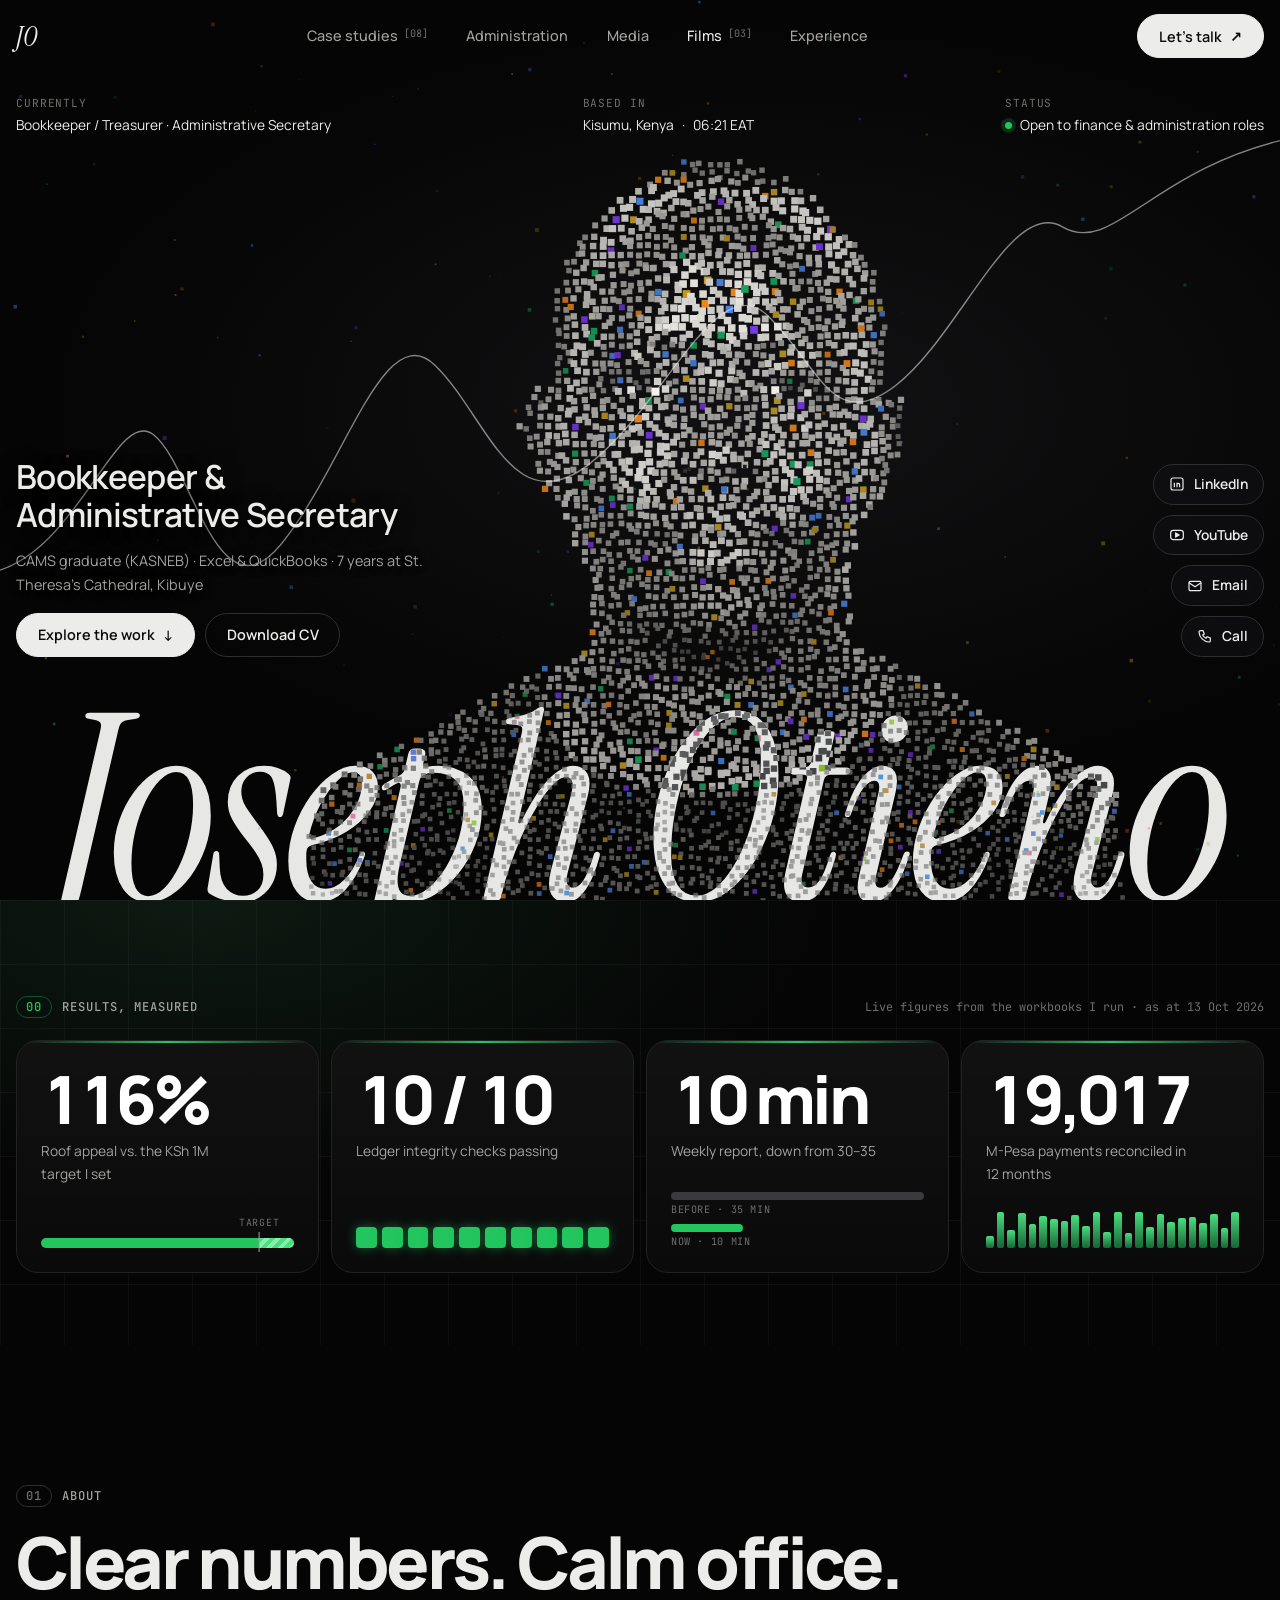
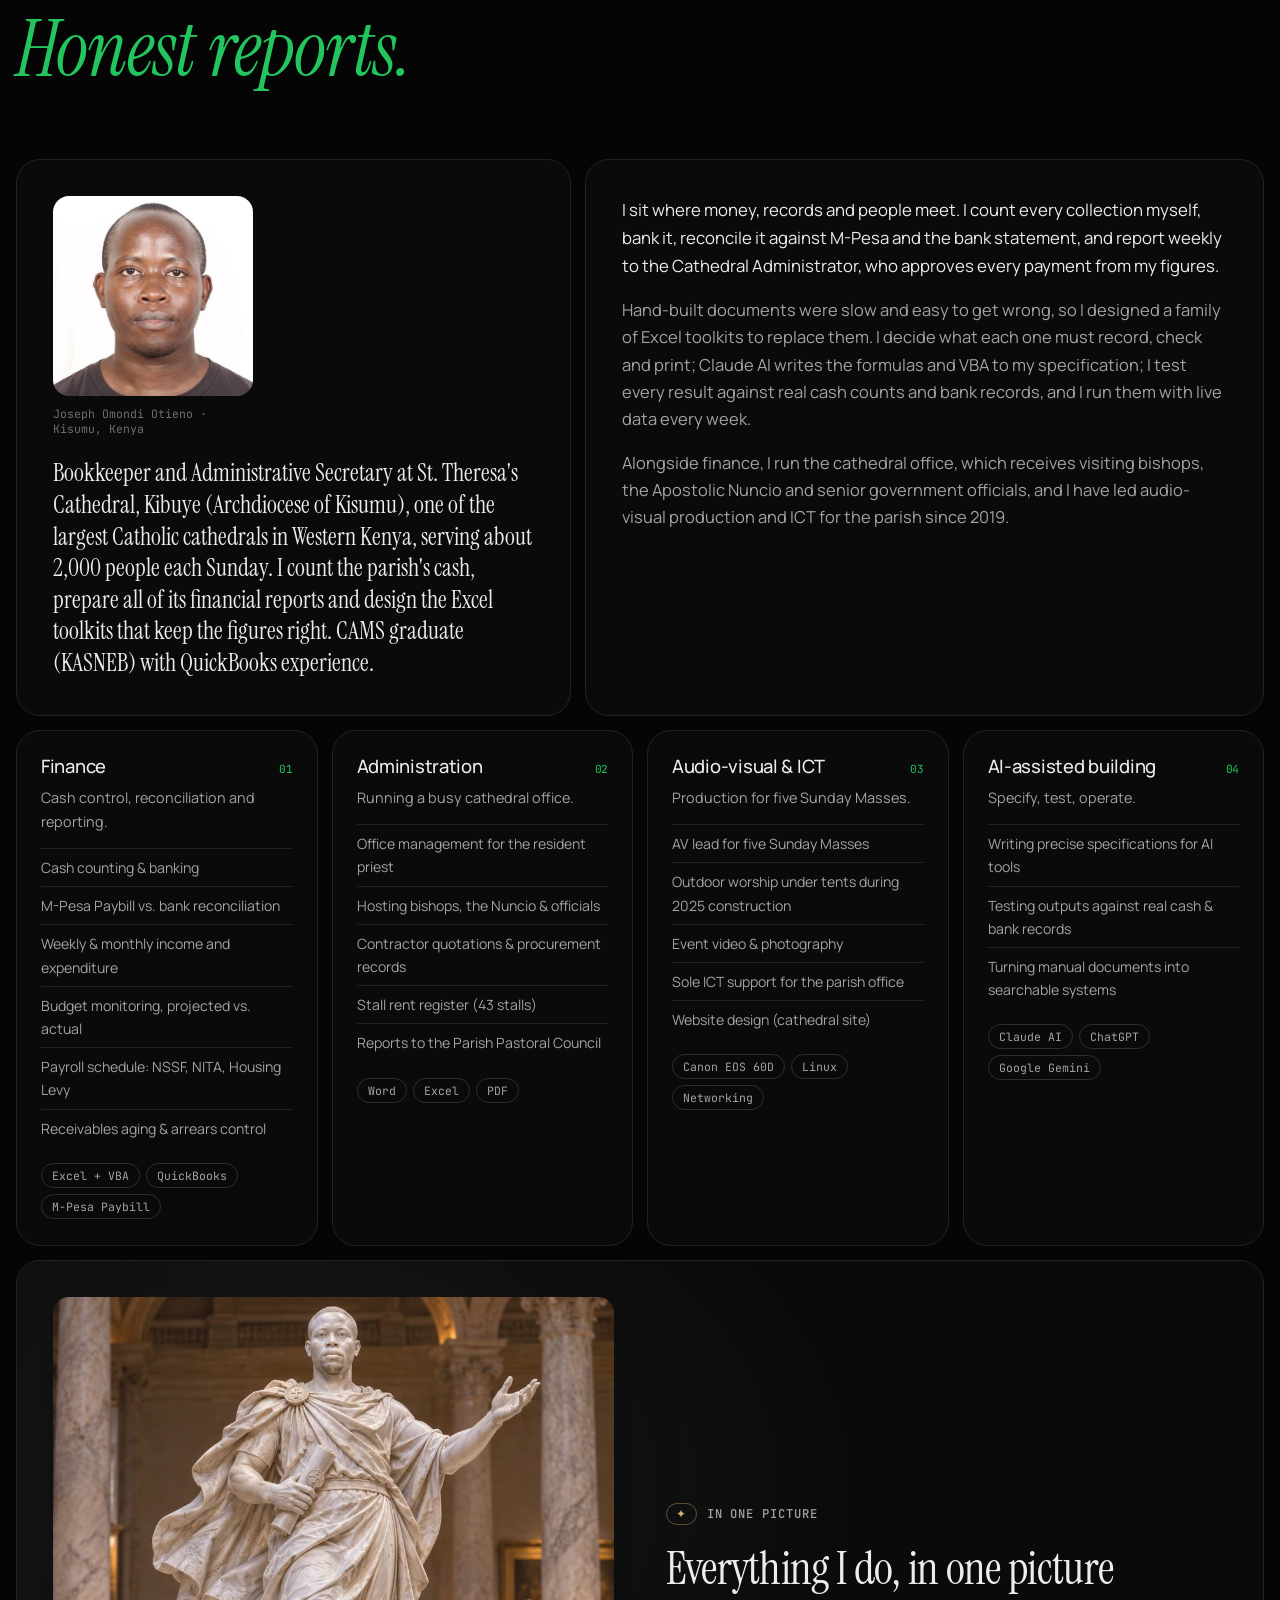
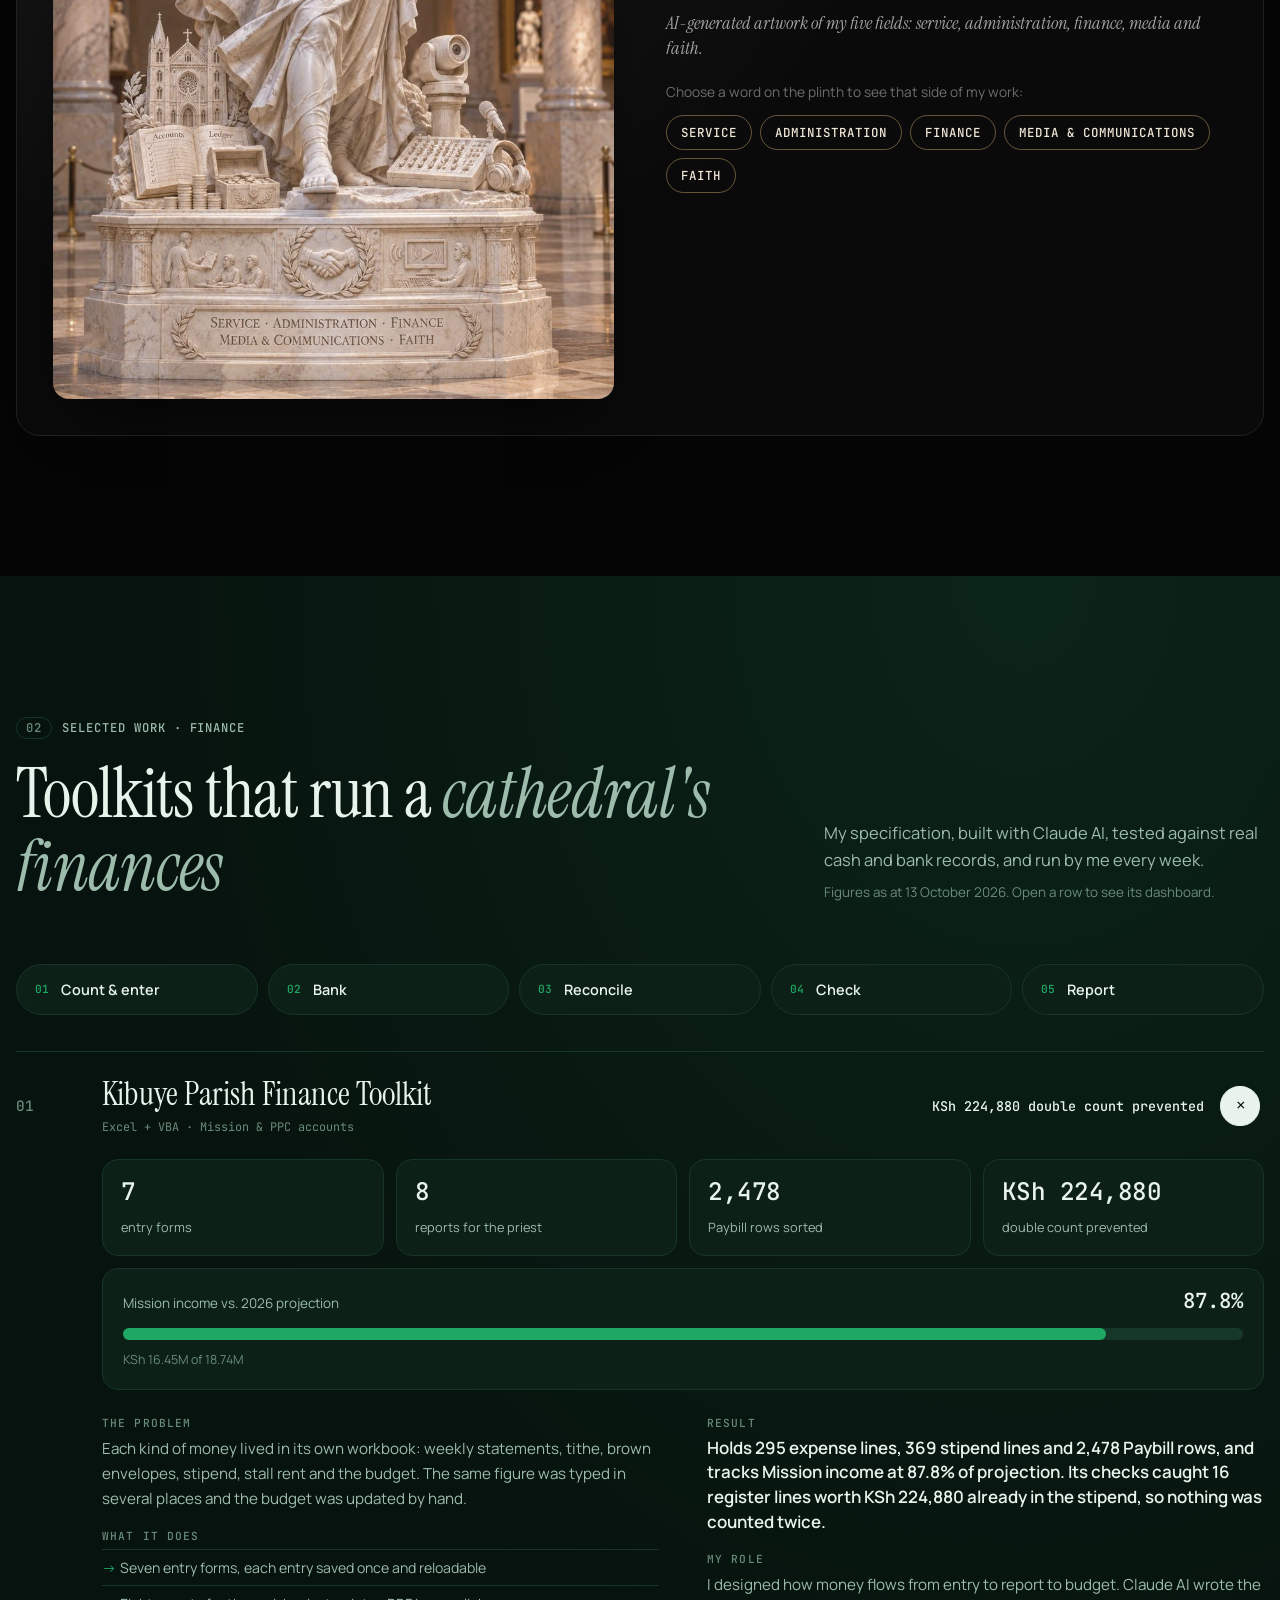
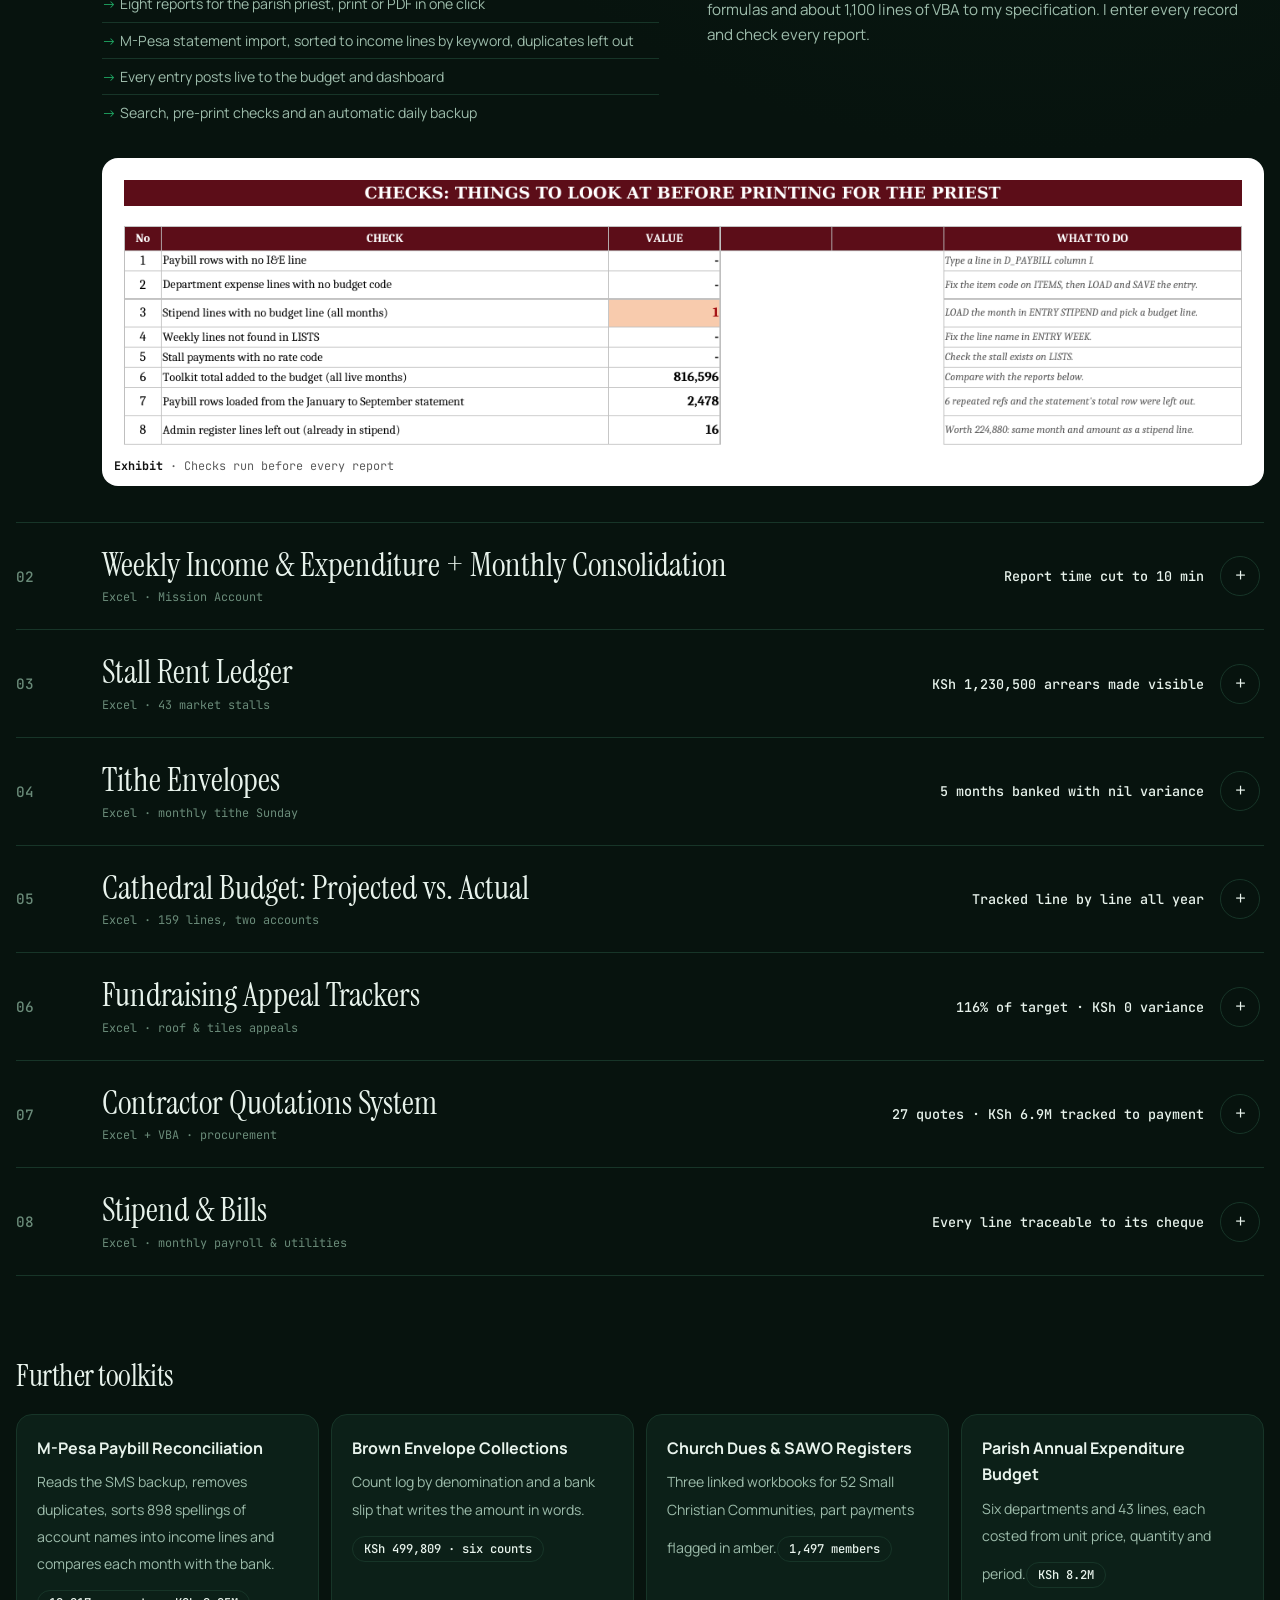
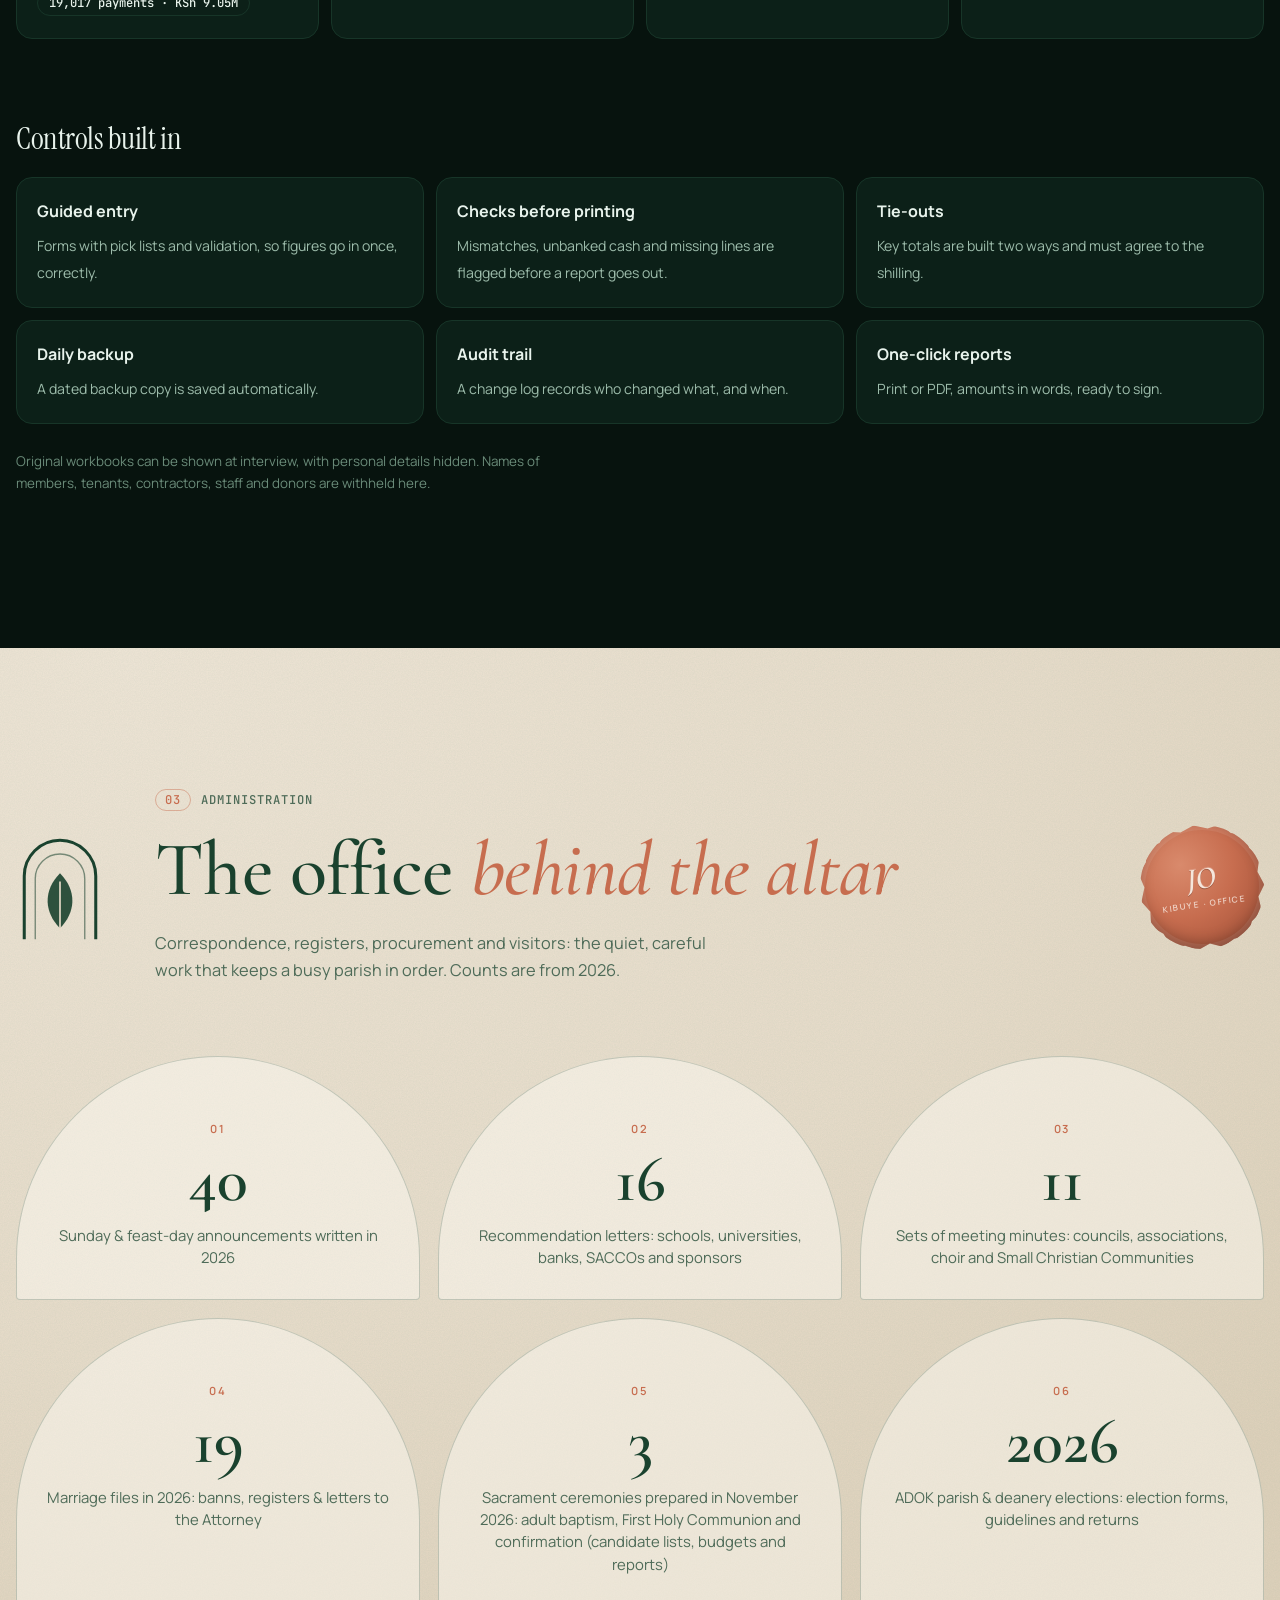
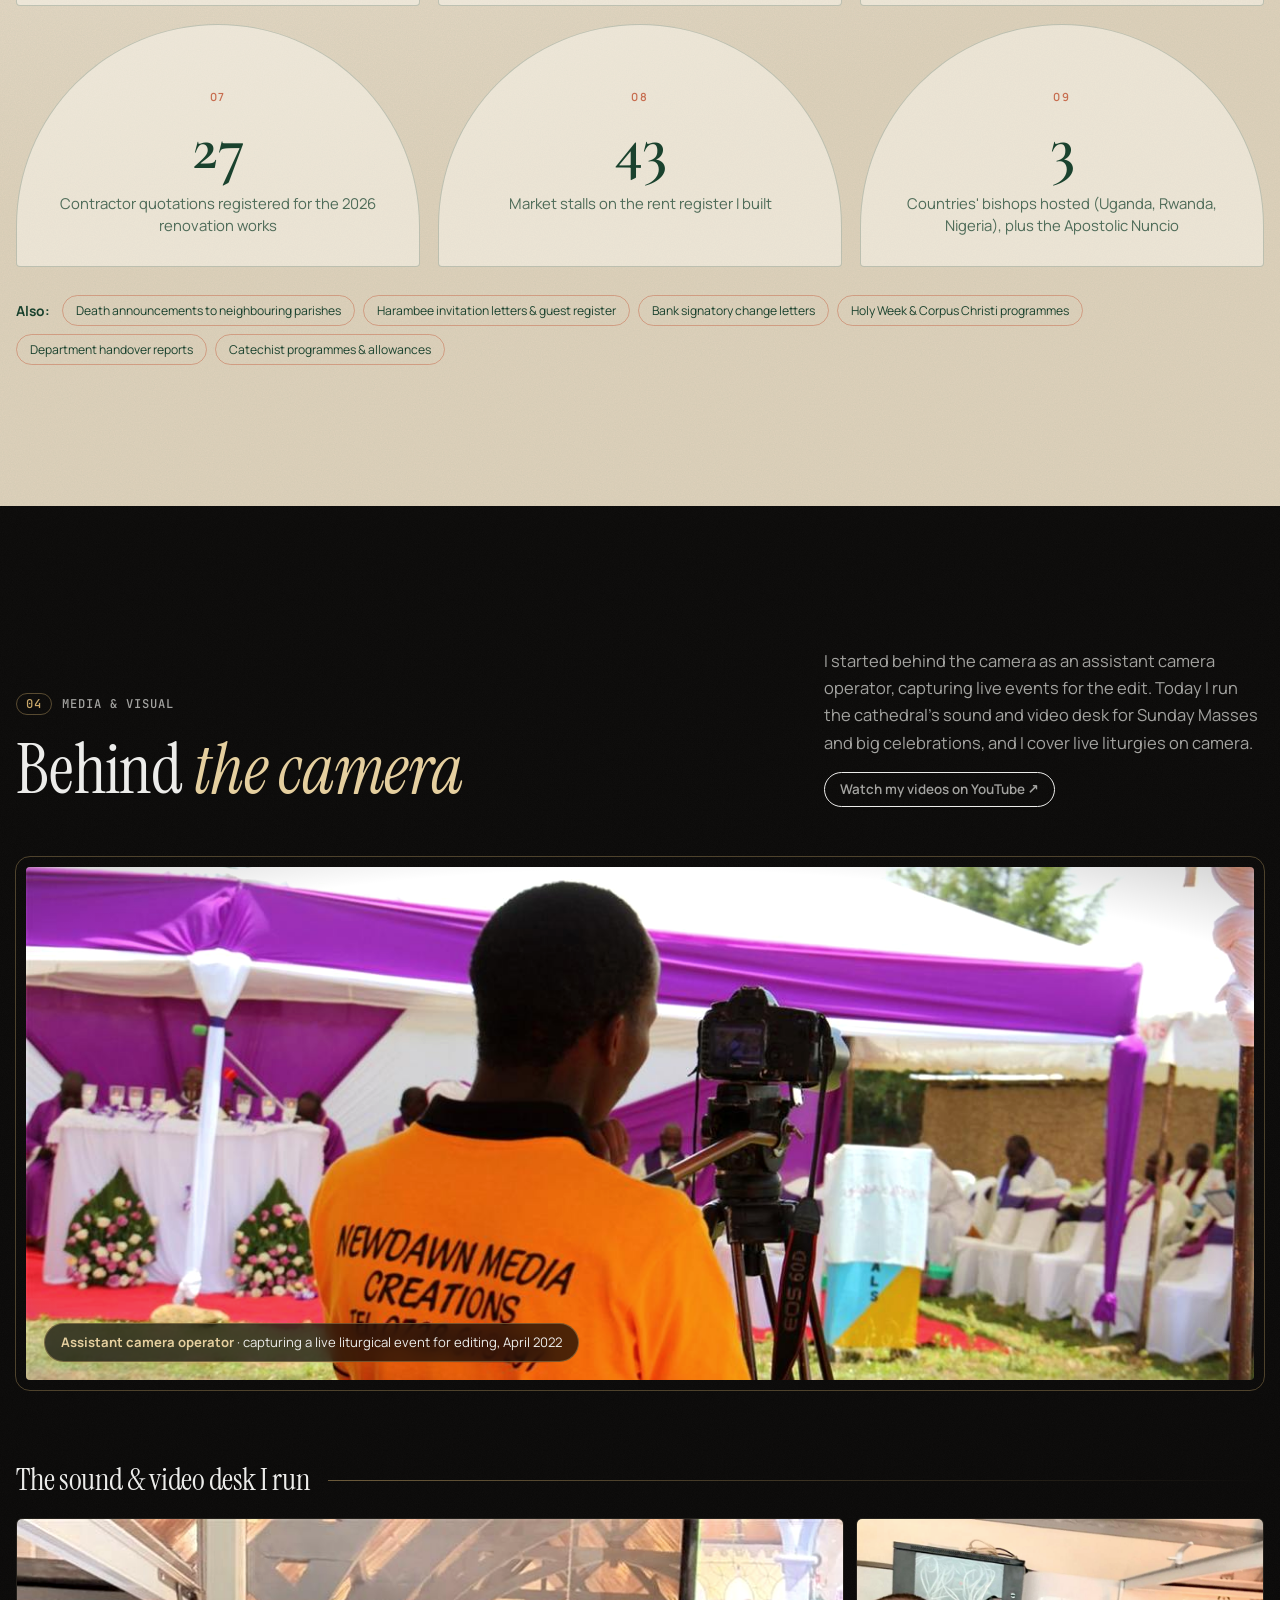
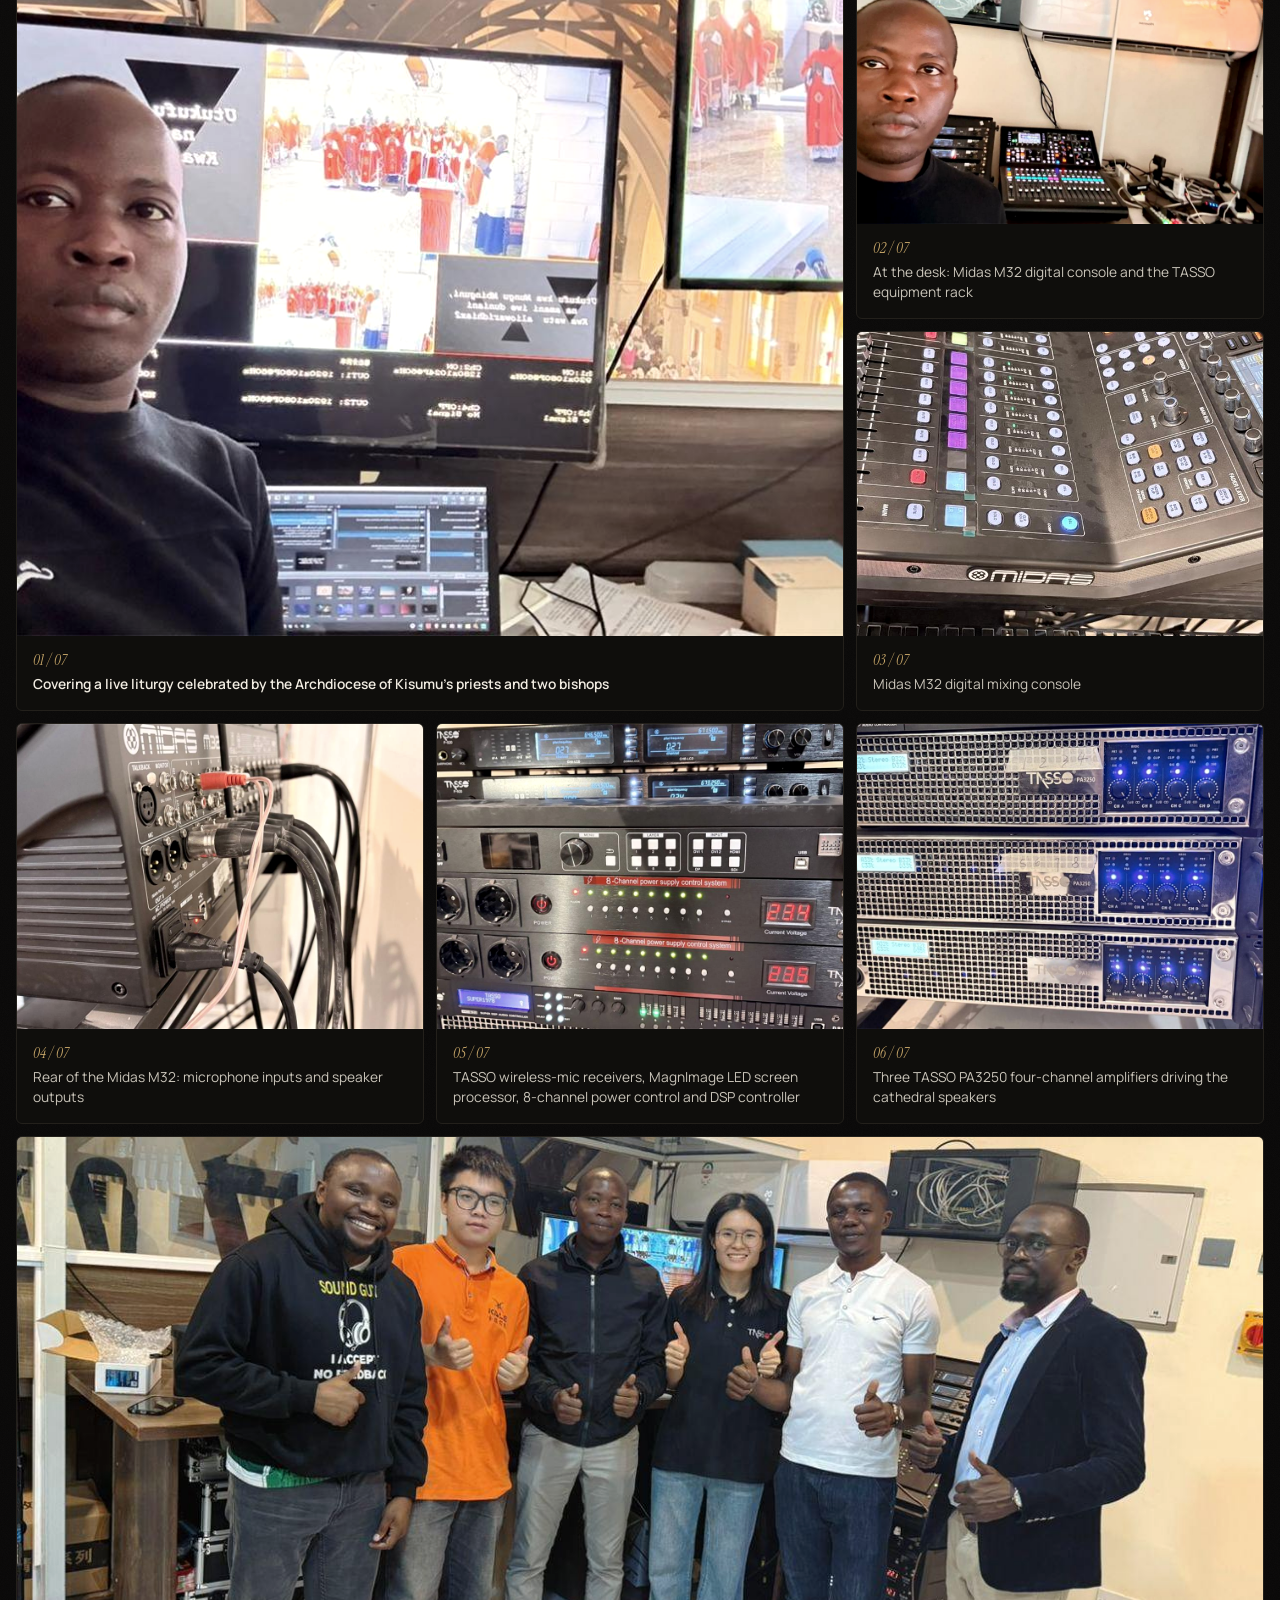
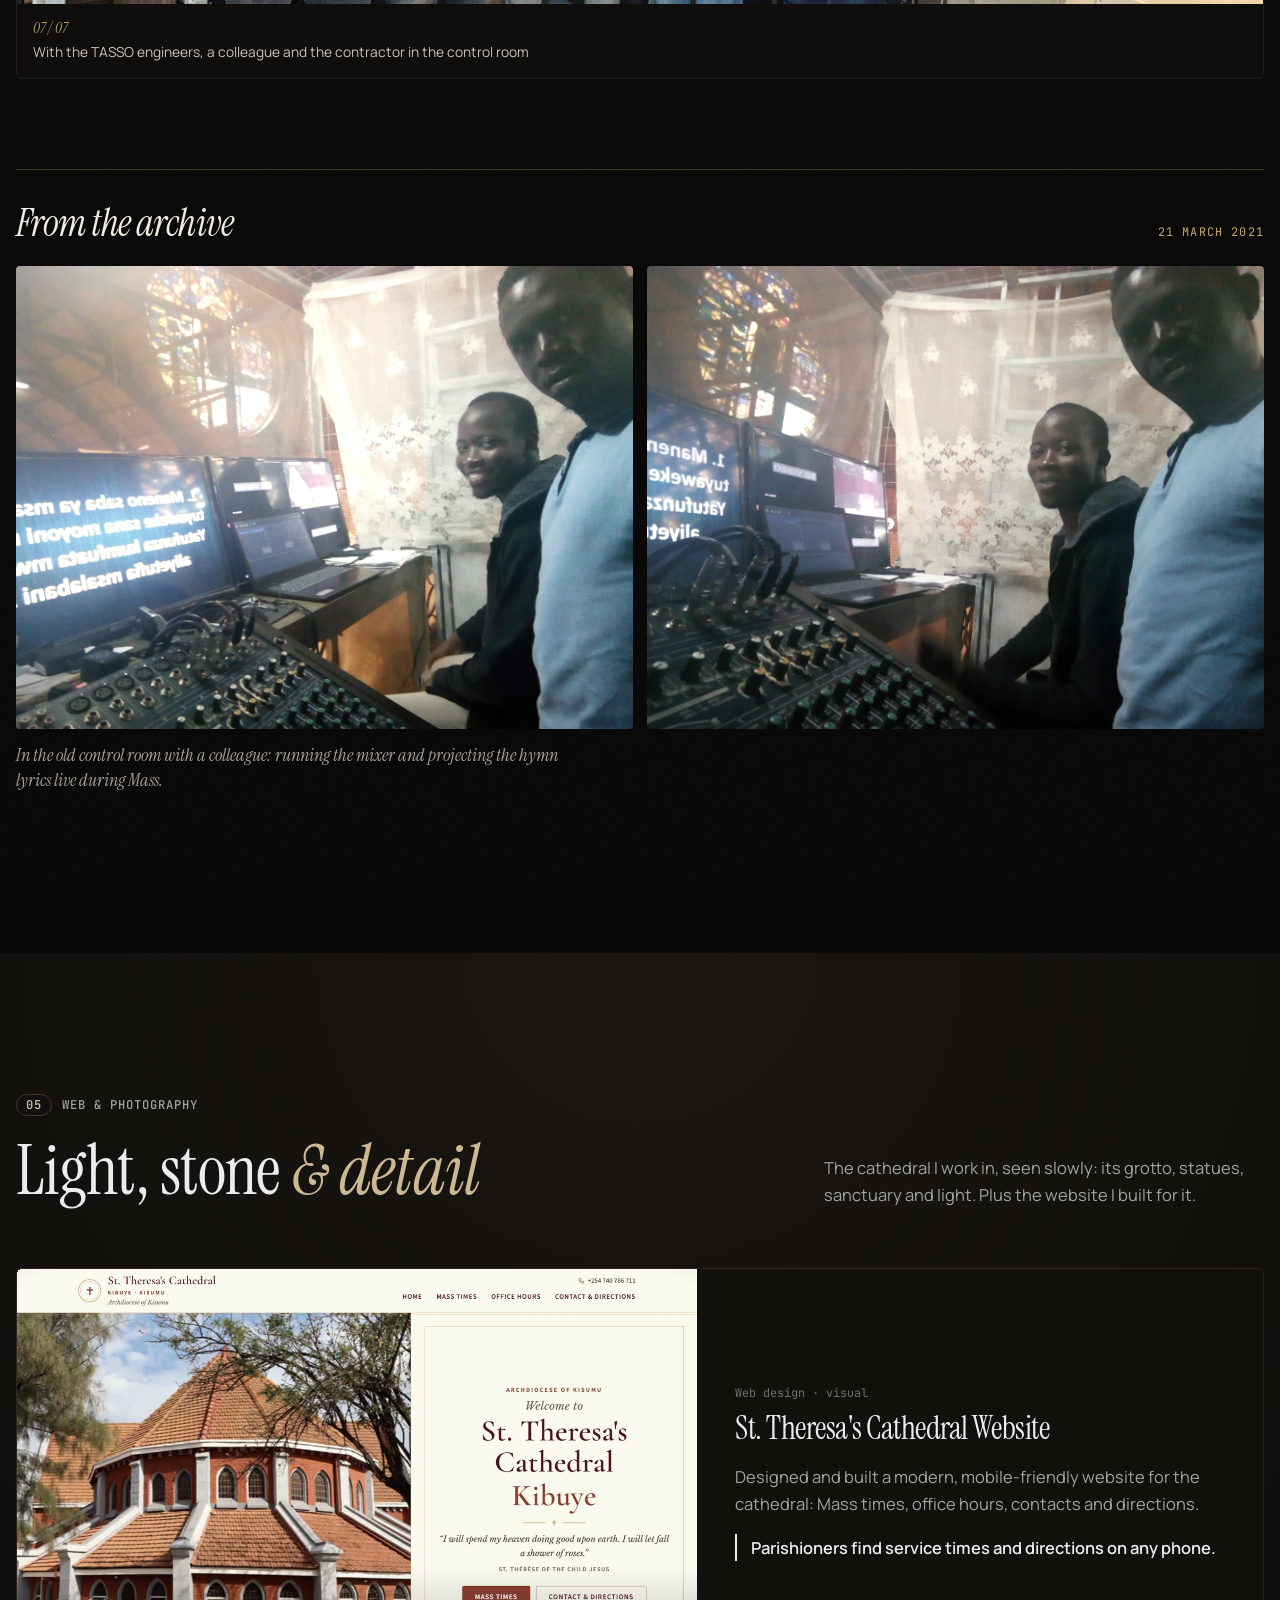
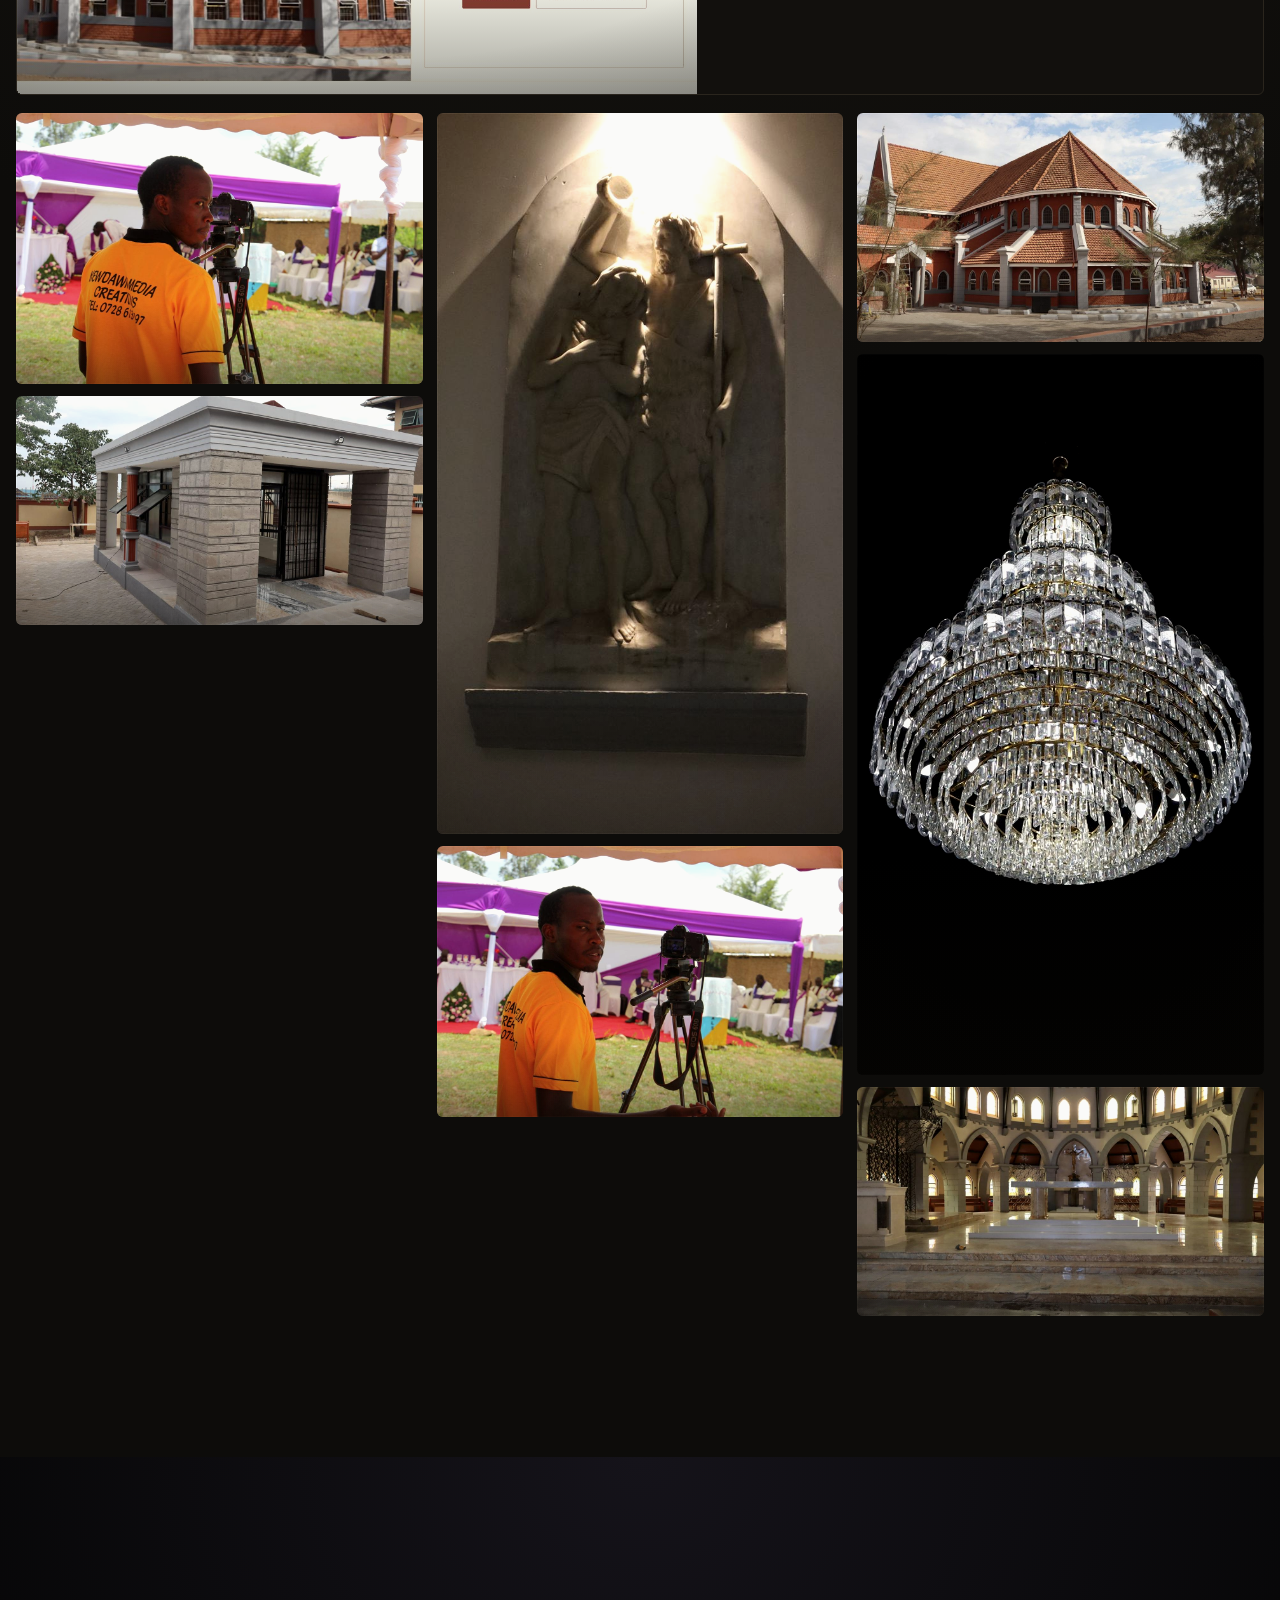
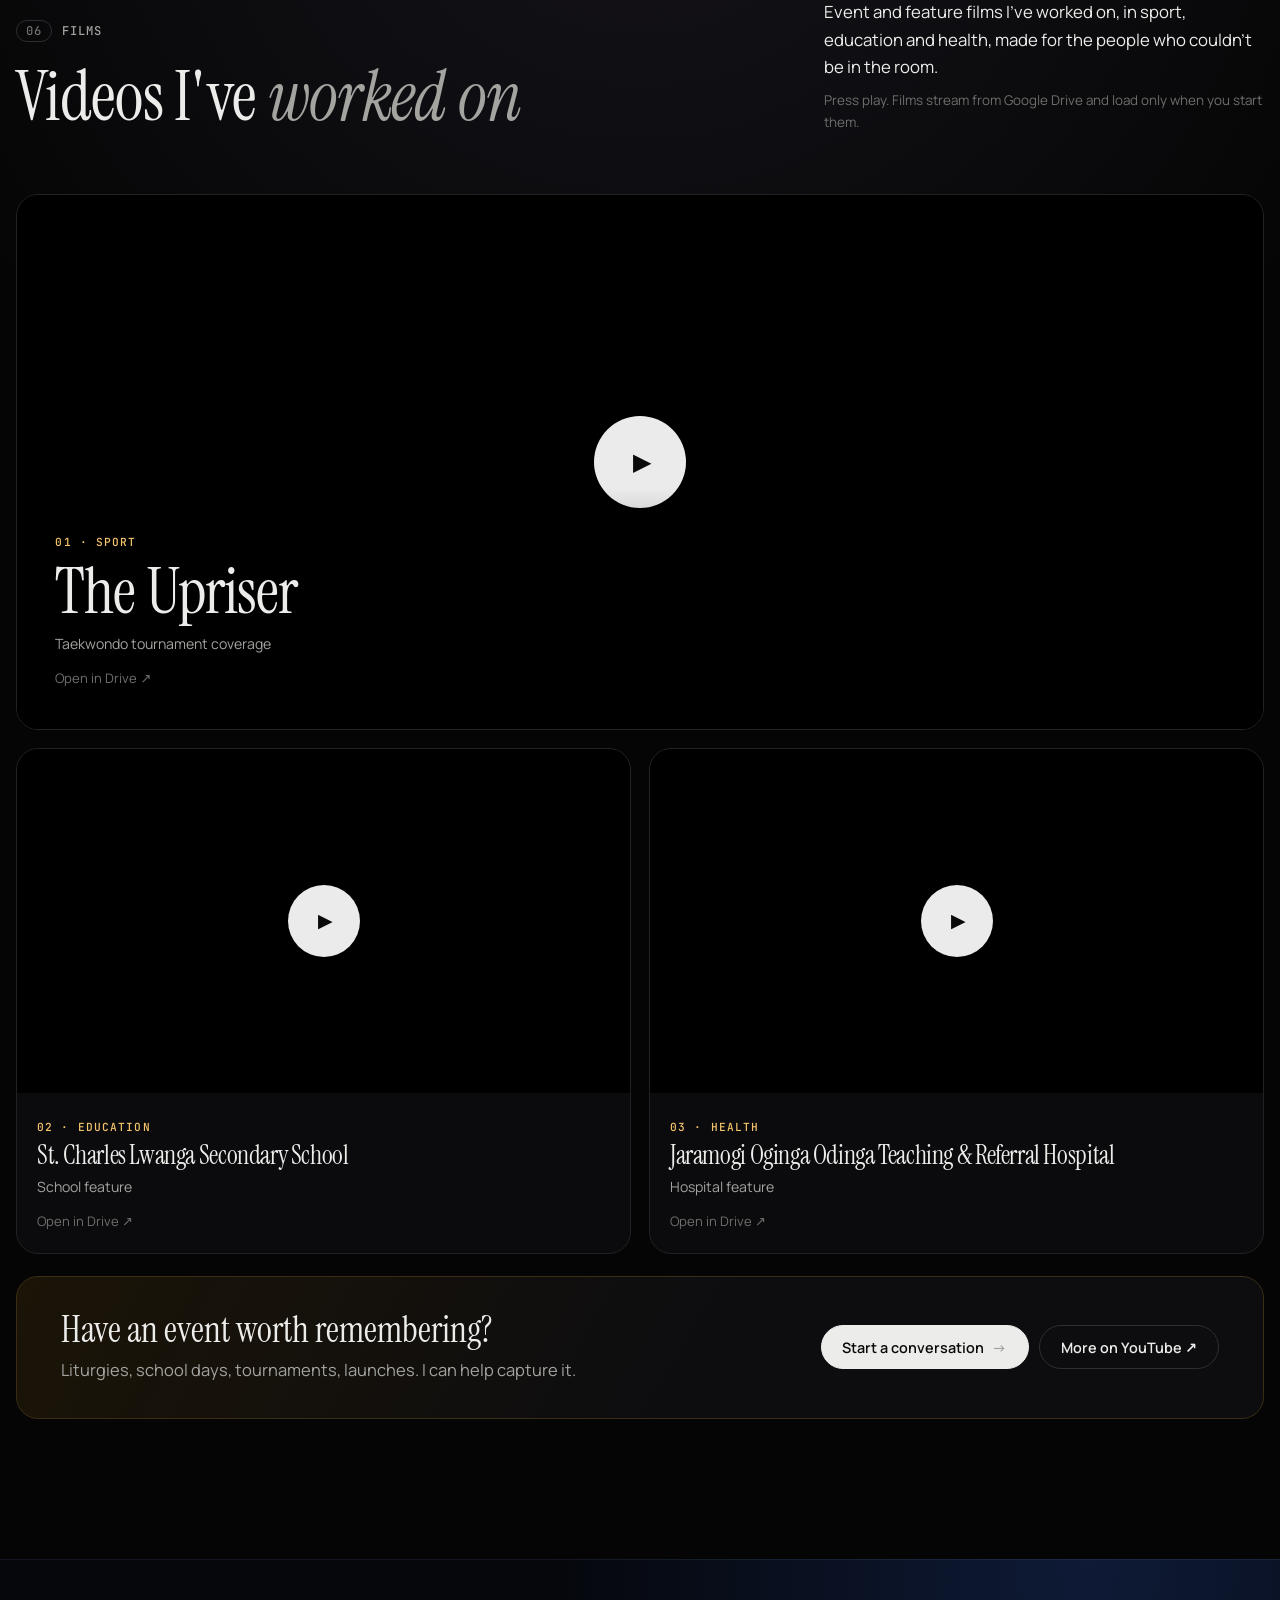
==== commit 22f4771c: "chore: bump cache tags; statue check waits at most 4s Co-Authored-By: Claude Opus 5.5 <noreply@anthr" ====
--- a/index.html
+++ b/index.html
@@ -36,7 +36,7 @@
   <link rel="preconnect" href="https://fonts.googleapis.com" />
   <link rel="preconnect" href="https://fonts.gstatic.com" crossorigin />
   <link href="https://fonts.googleapis.com/css2?family=Cormorant+Garamond:ital,wght@0,500;0,600;1,500&family=Instrument+Serif:ital@0;1&family=JetBrains+Mono:wght@400;500&family=Manrope:wght@400;500;600;700&display=swap" rel="stylesheet" />
-  <link rel="stylesheet" href="styles.css?v=20261127c" />
+  <link rel="stylesheet" href="styles.css?v=20261127d" />
 </head>
 <body id="top">
   <div class="progress" aria-hidden="true"><i id="progress"></i></div>
@@ -300,9 +300,9 @@
     <button class="lightbox__nav lightbox__next" aria-label="Next photo">›</button>
   </dialog>
 
-  <script src="content.js?v=20261127c"></script>
-  <script src="versions.js?v=20261127c"></script>
-  <script src="script.js?v=20261127c"></script>
-  <script src="hero.js?v=20261127c"></script>
+  <script src="content.js?v=20261127d"></script>
+  <script src="versions.js?v=20261127d"></script>
+  <script src="script.js?v=20261127d"></script>
+  <script src="hero.js?v=20261127d"></script>
 </body>
 </html>
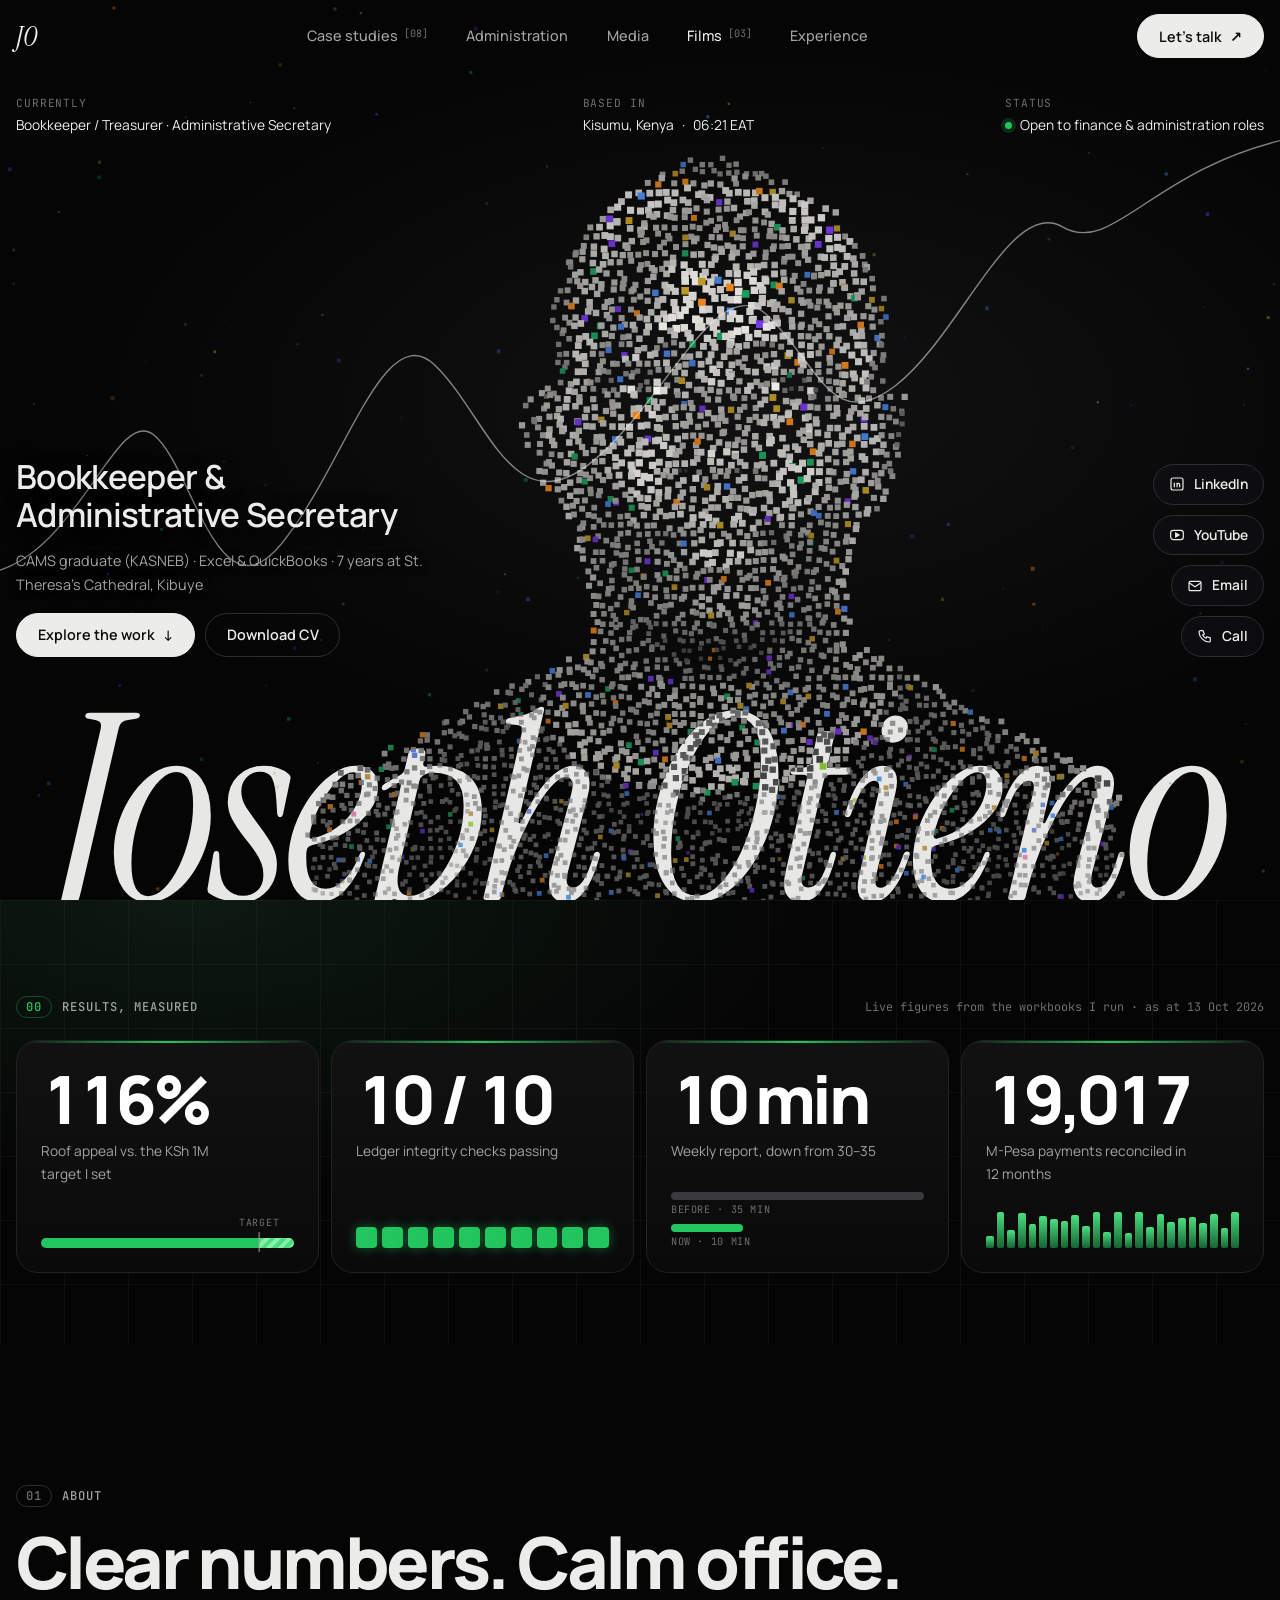
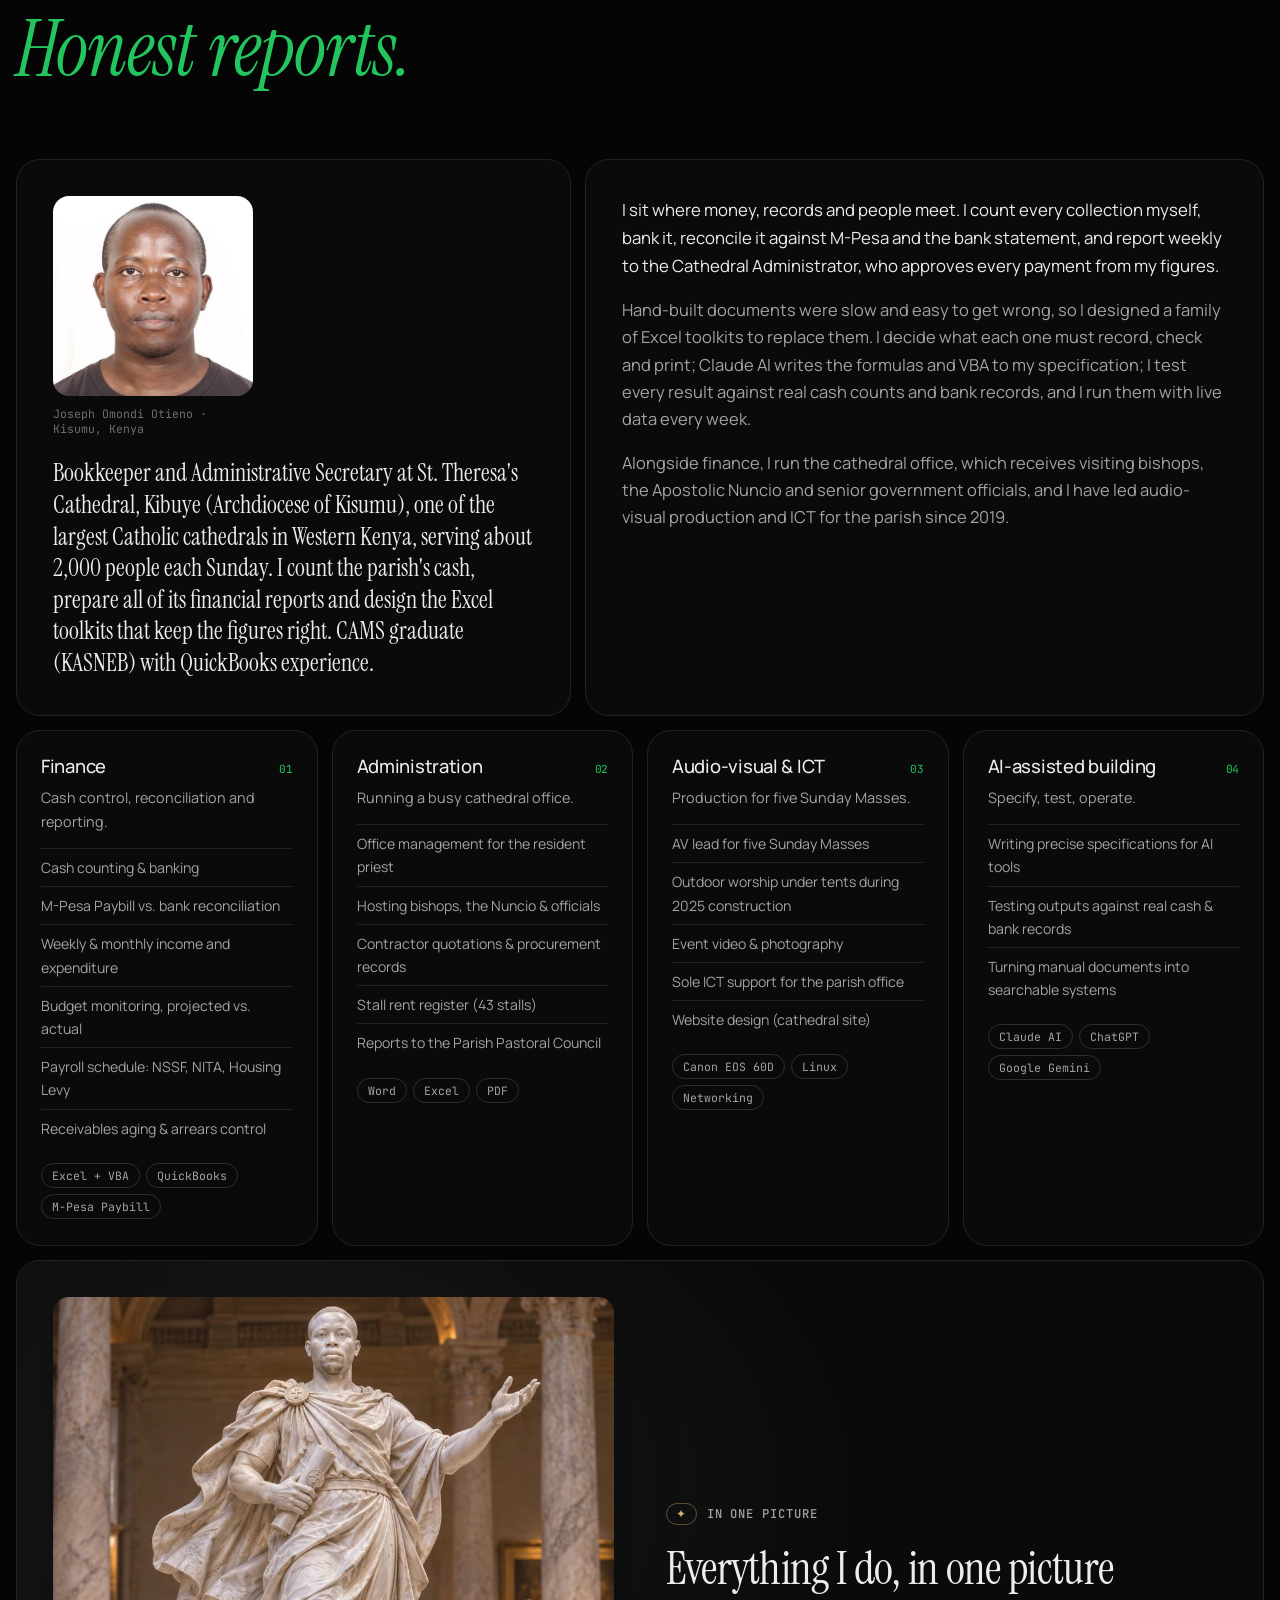
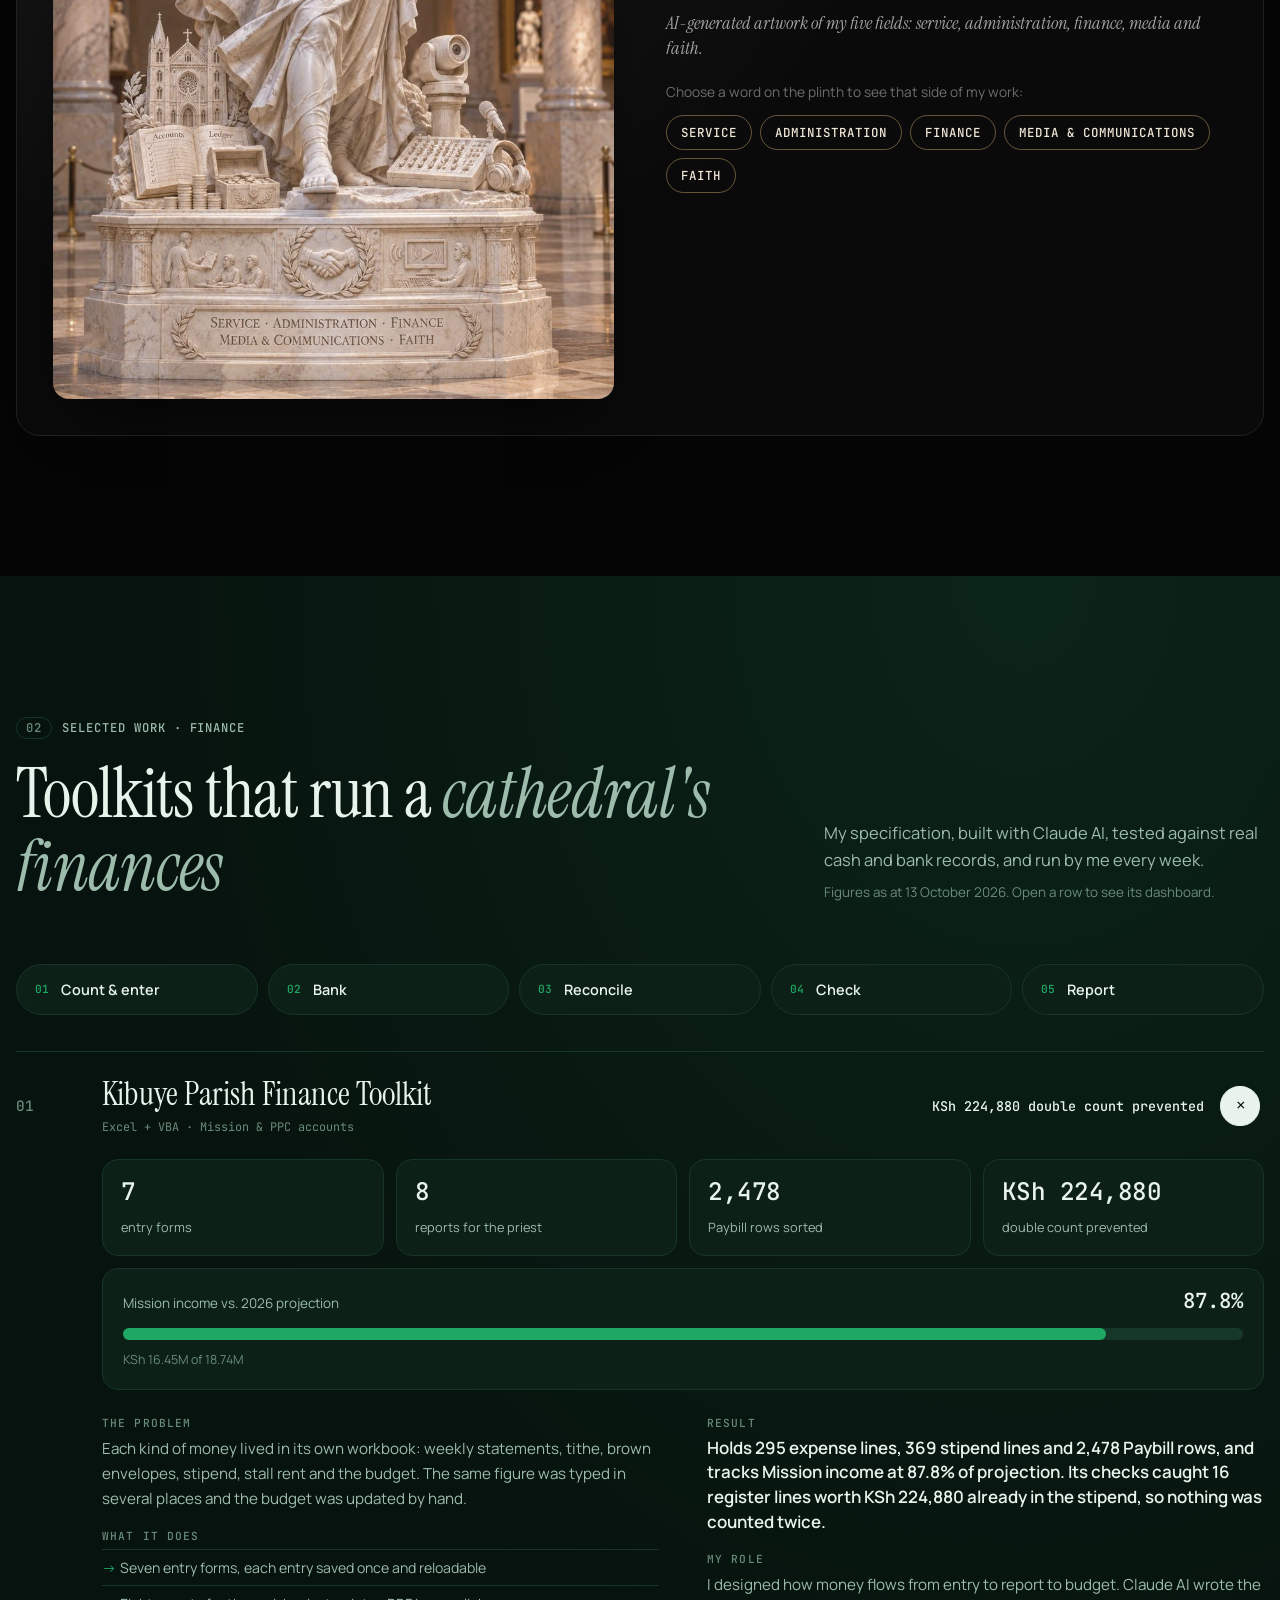
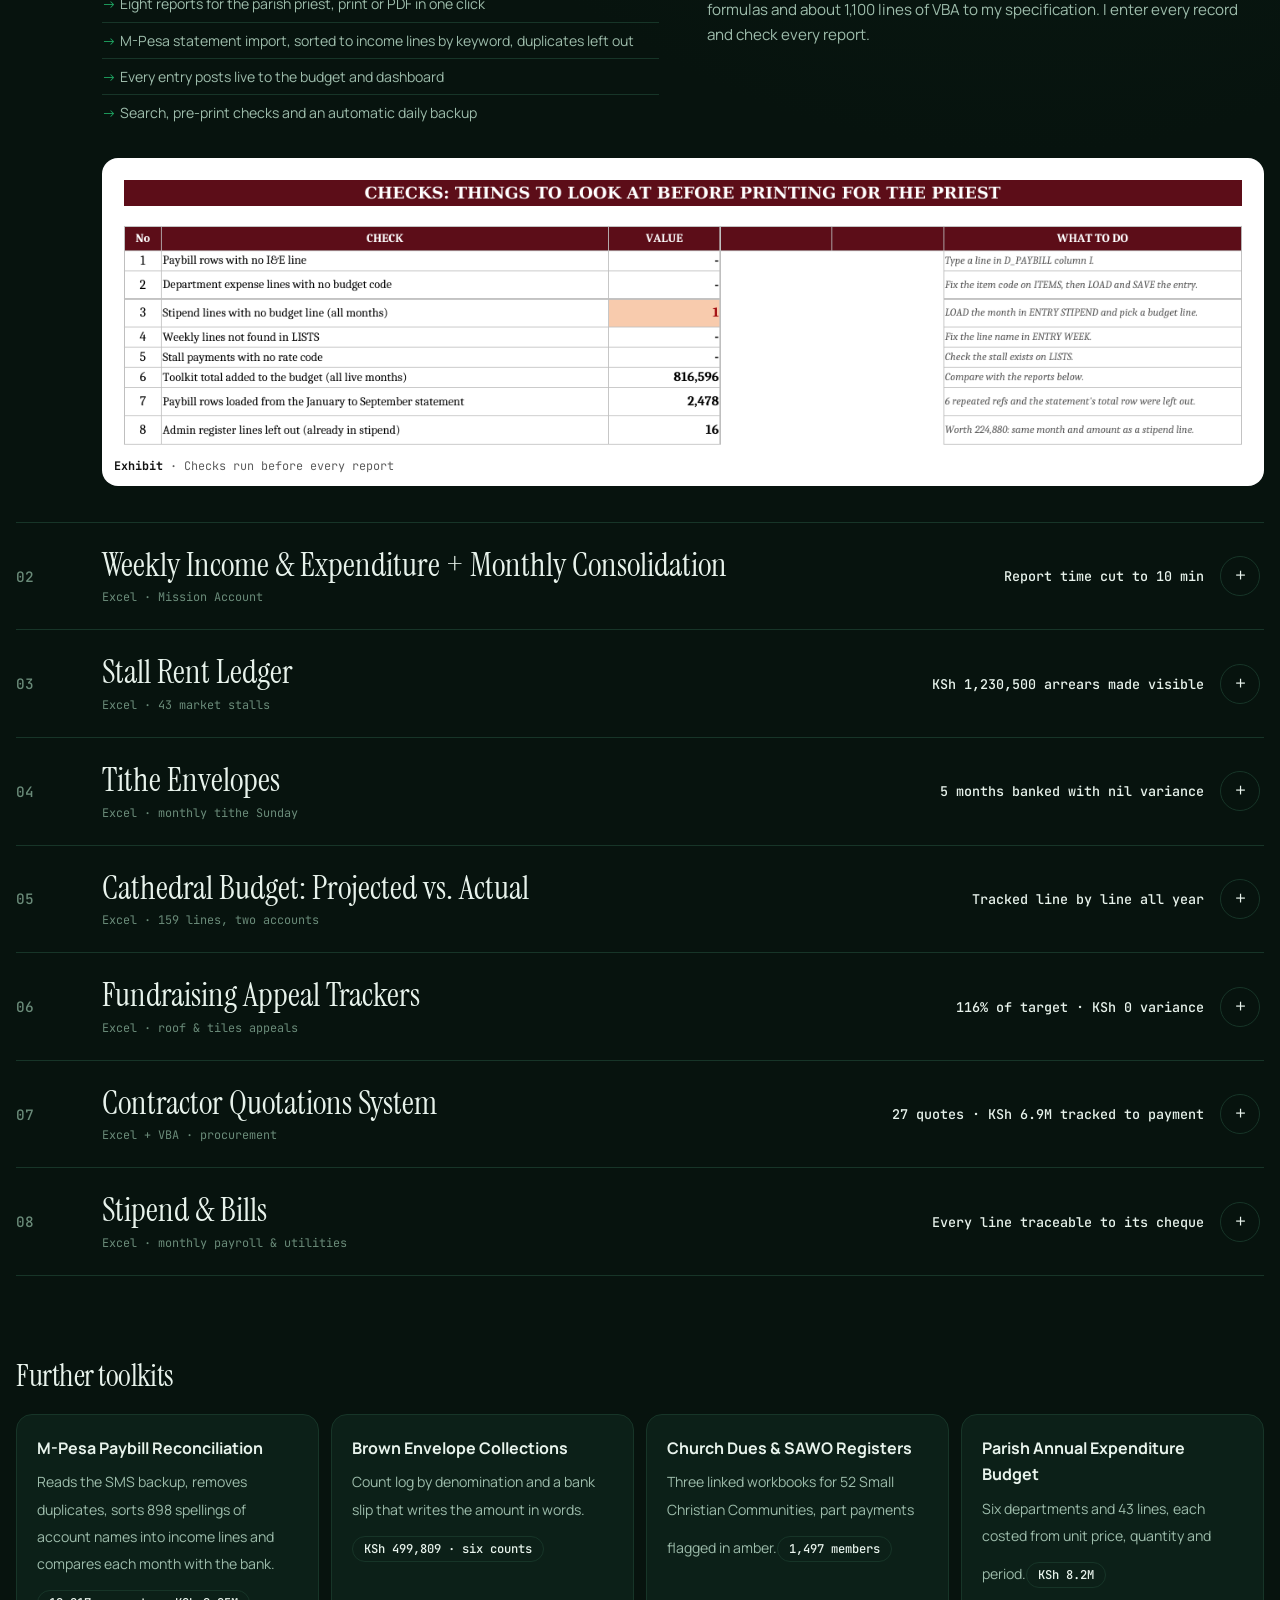
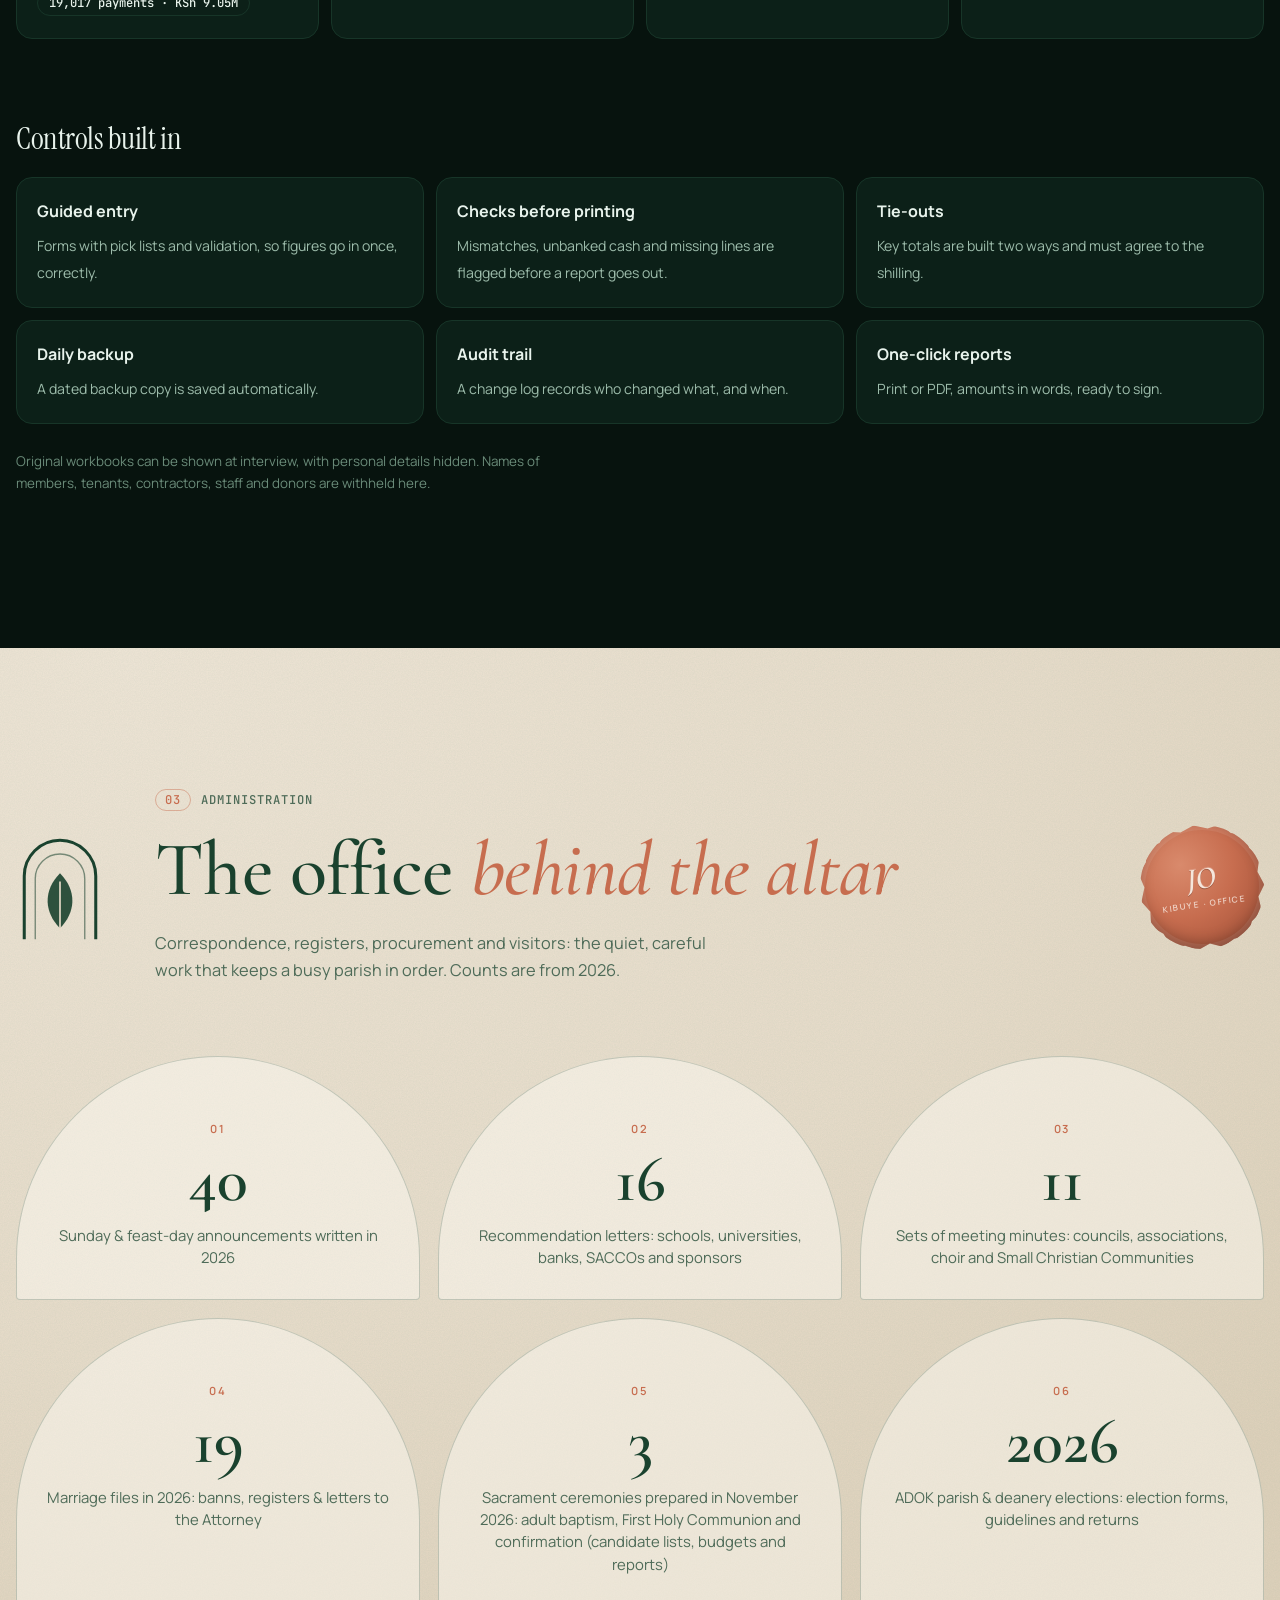
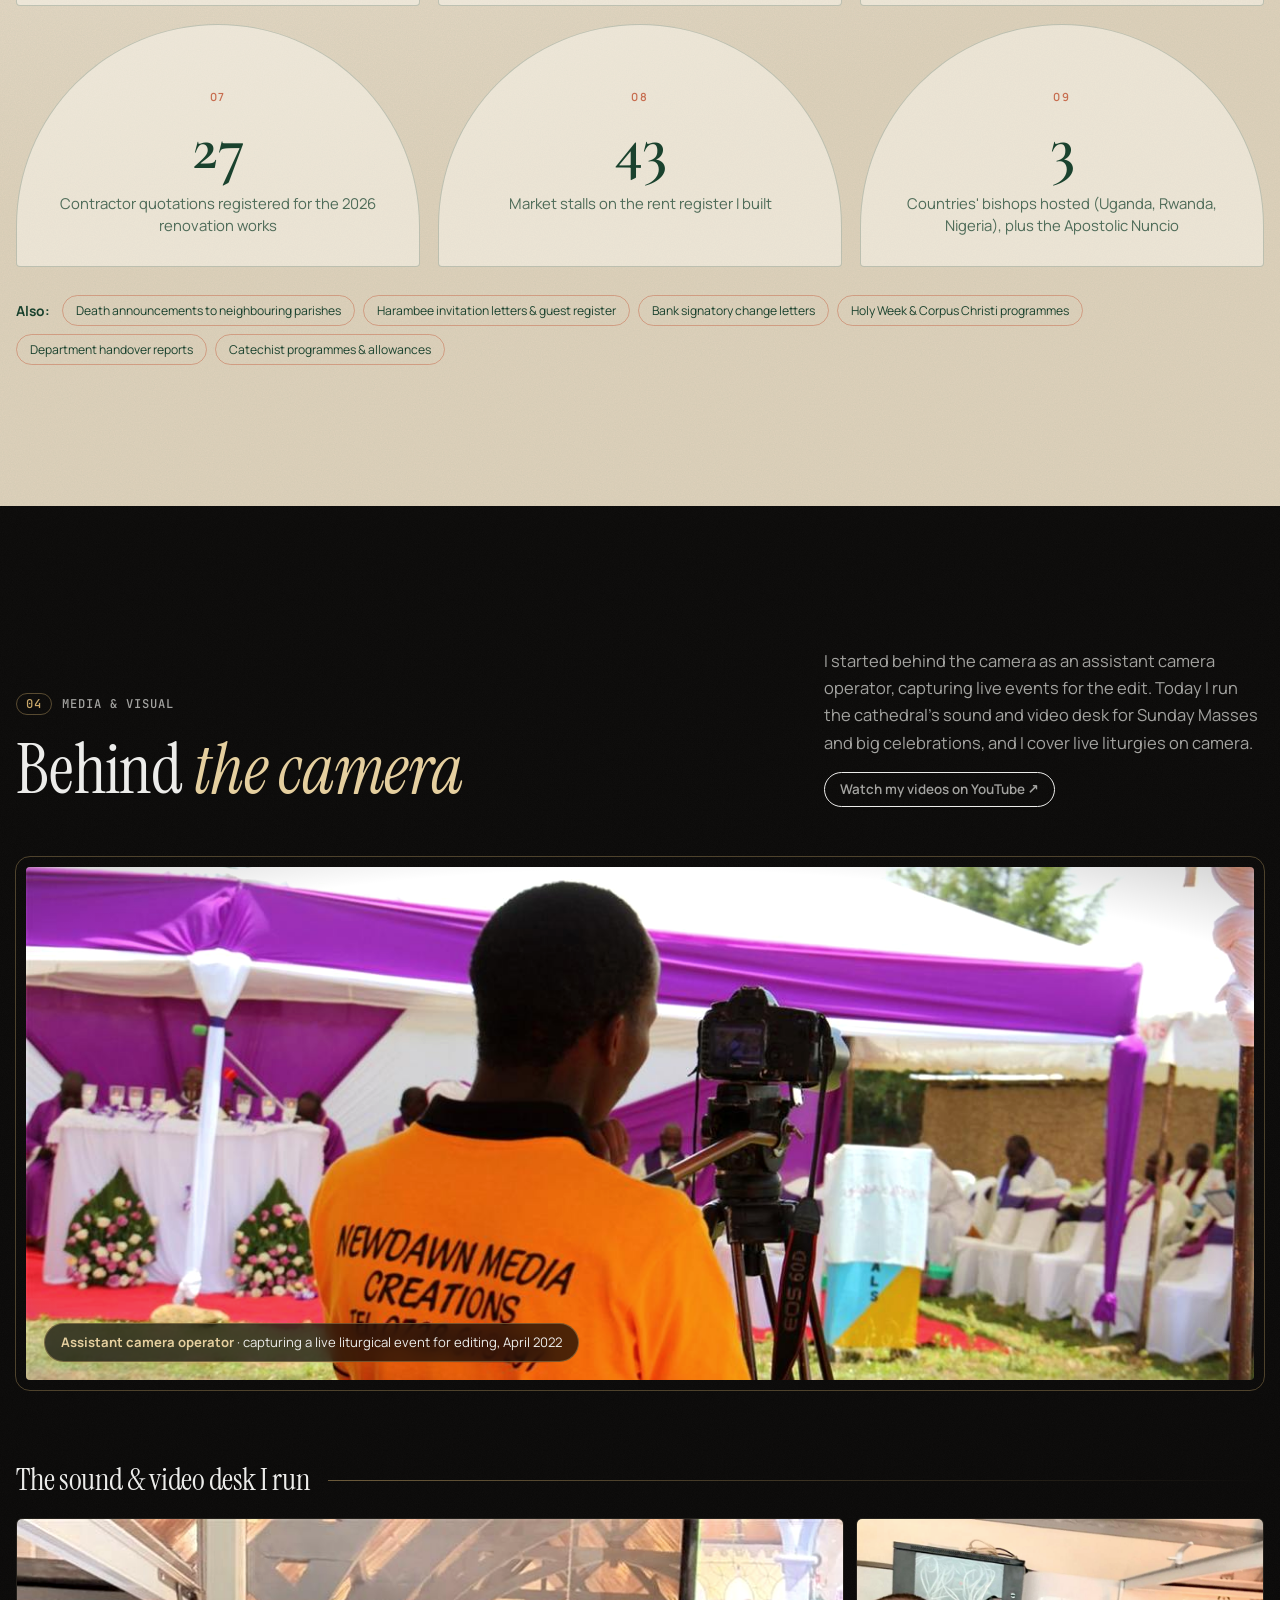
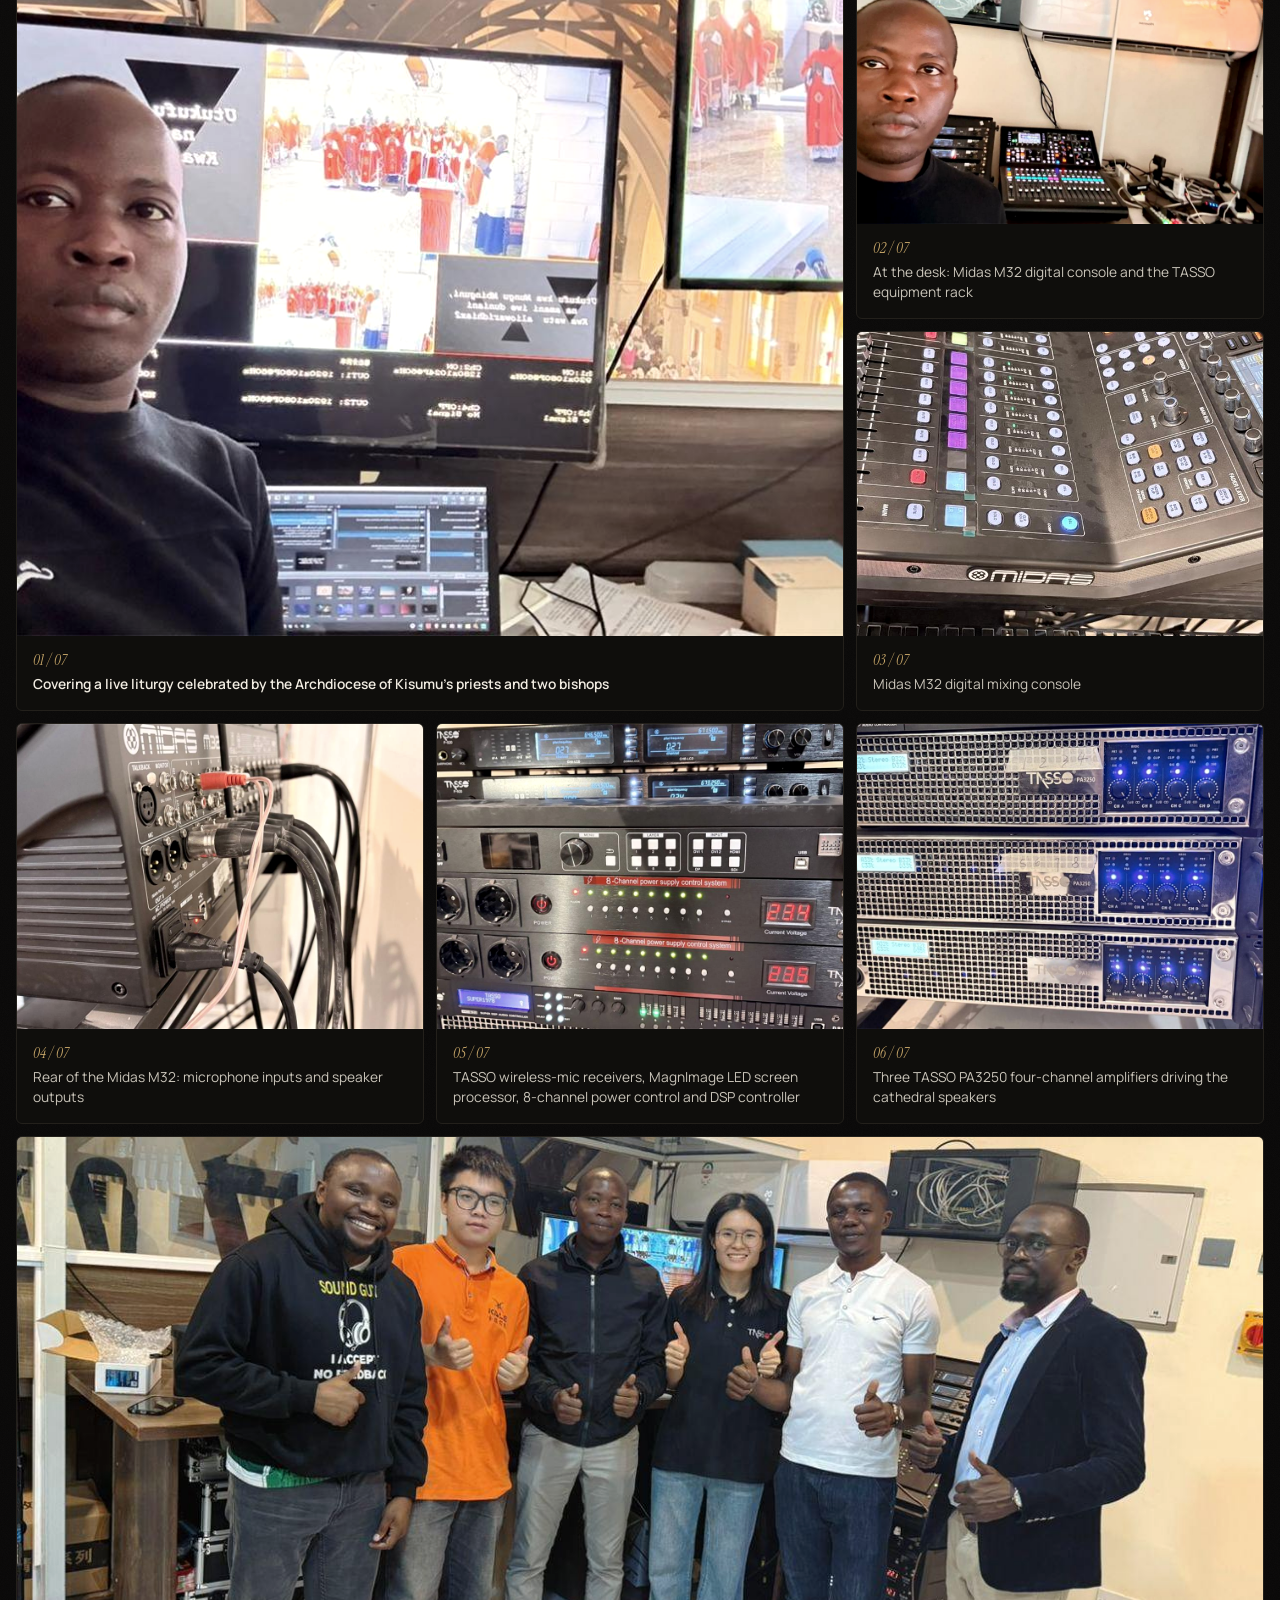
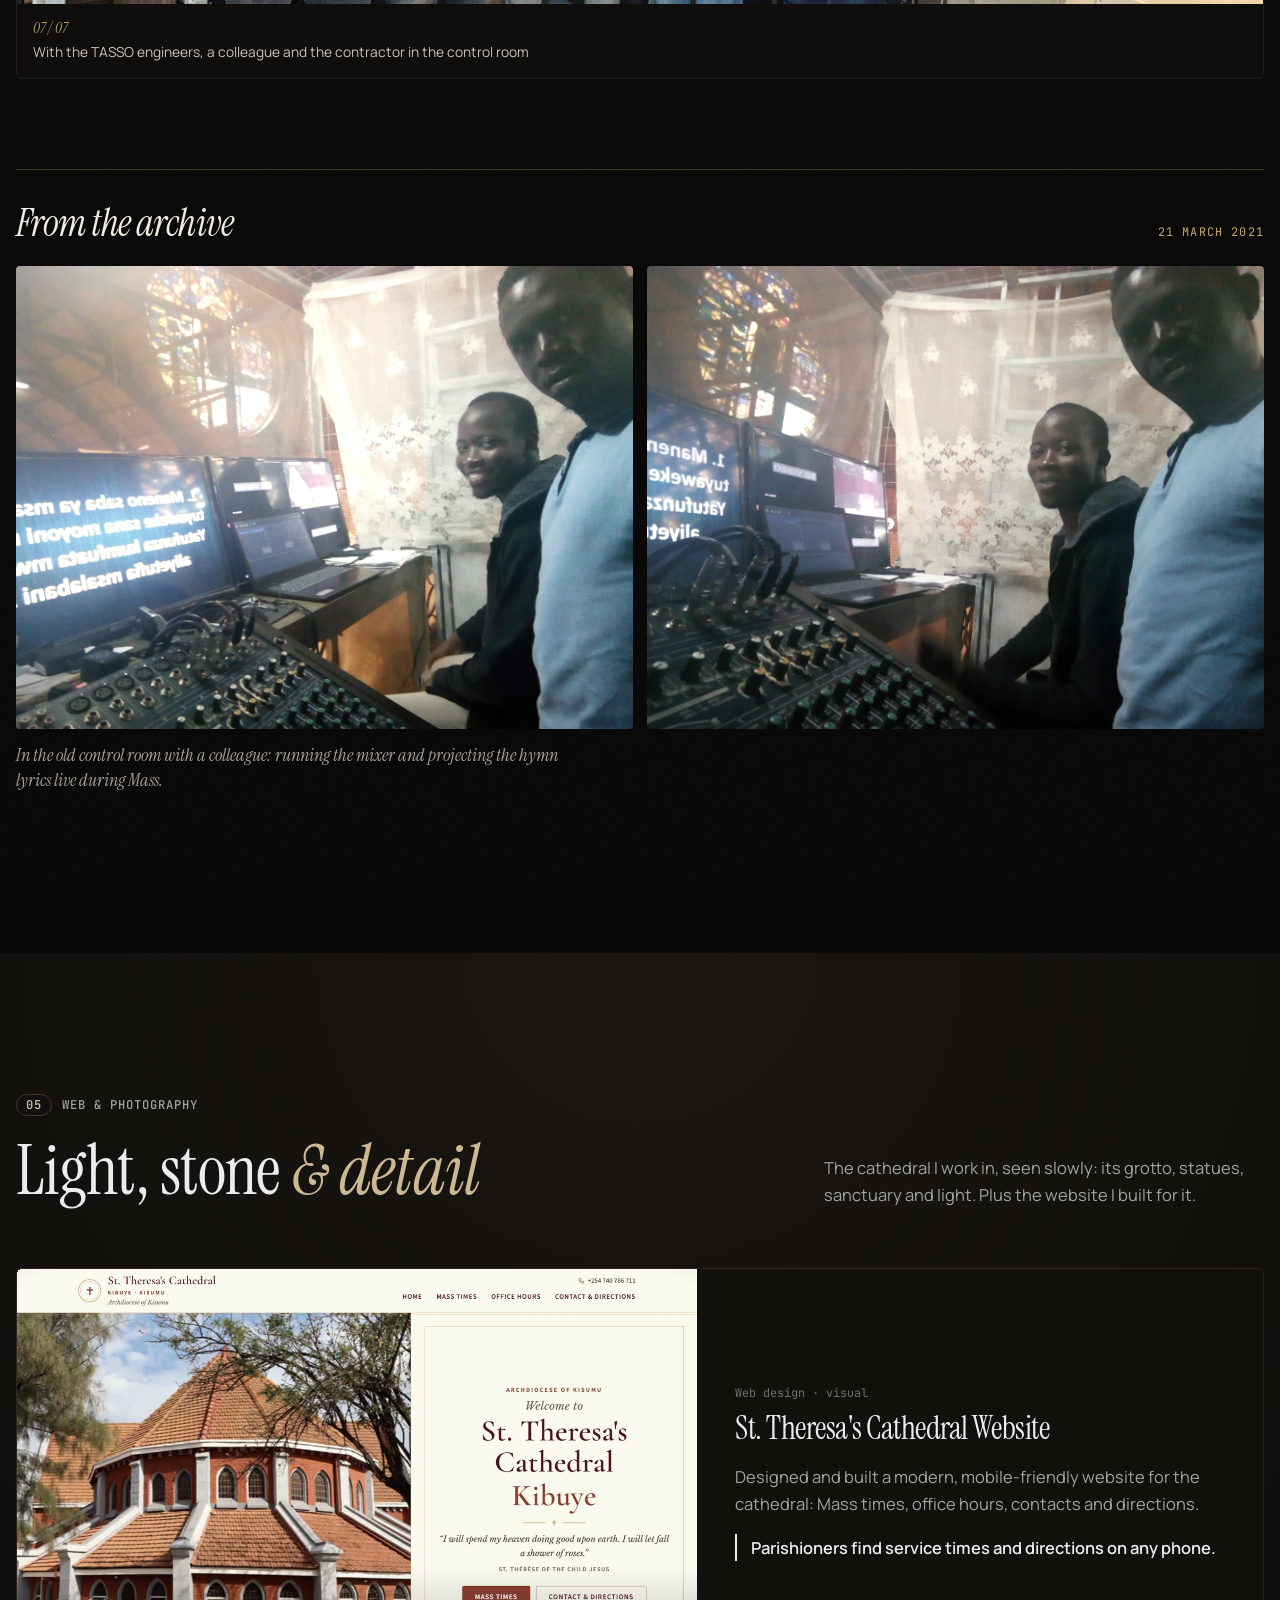
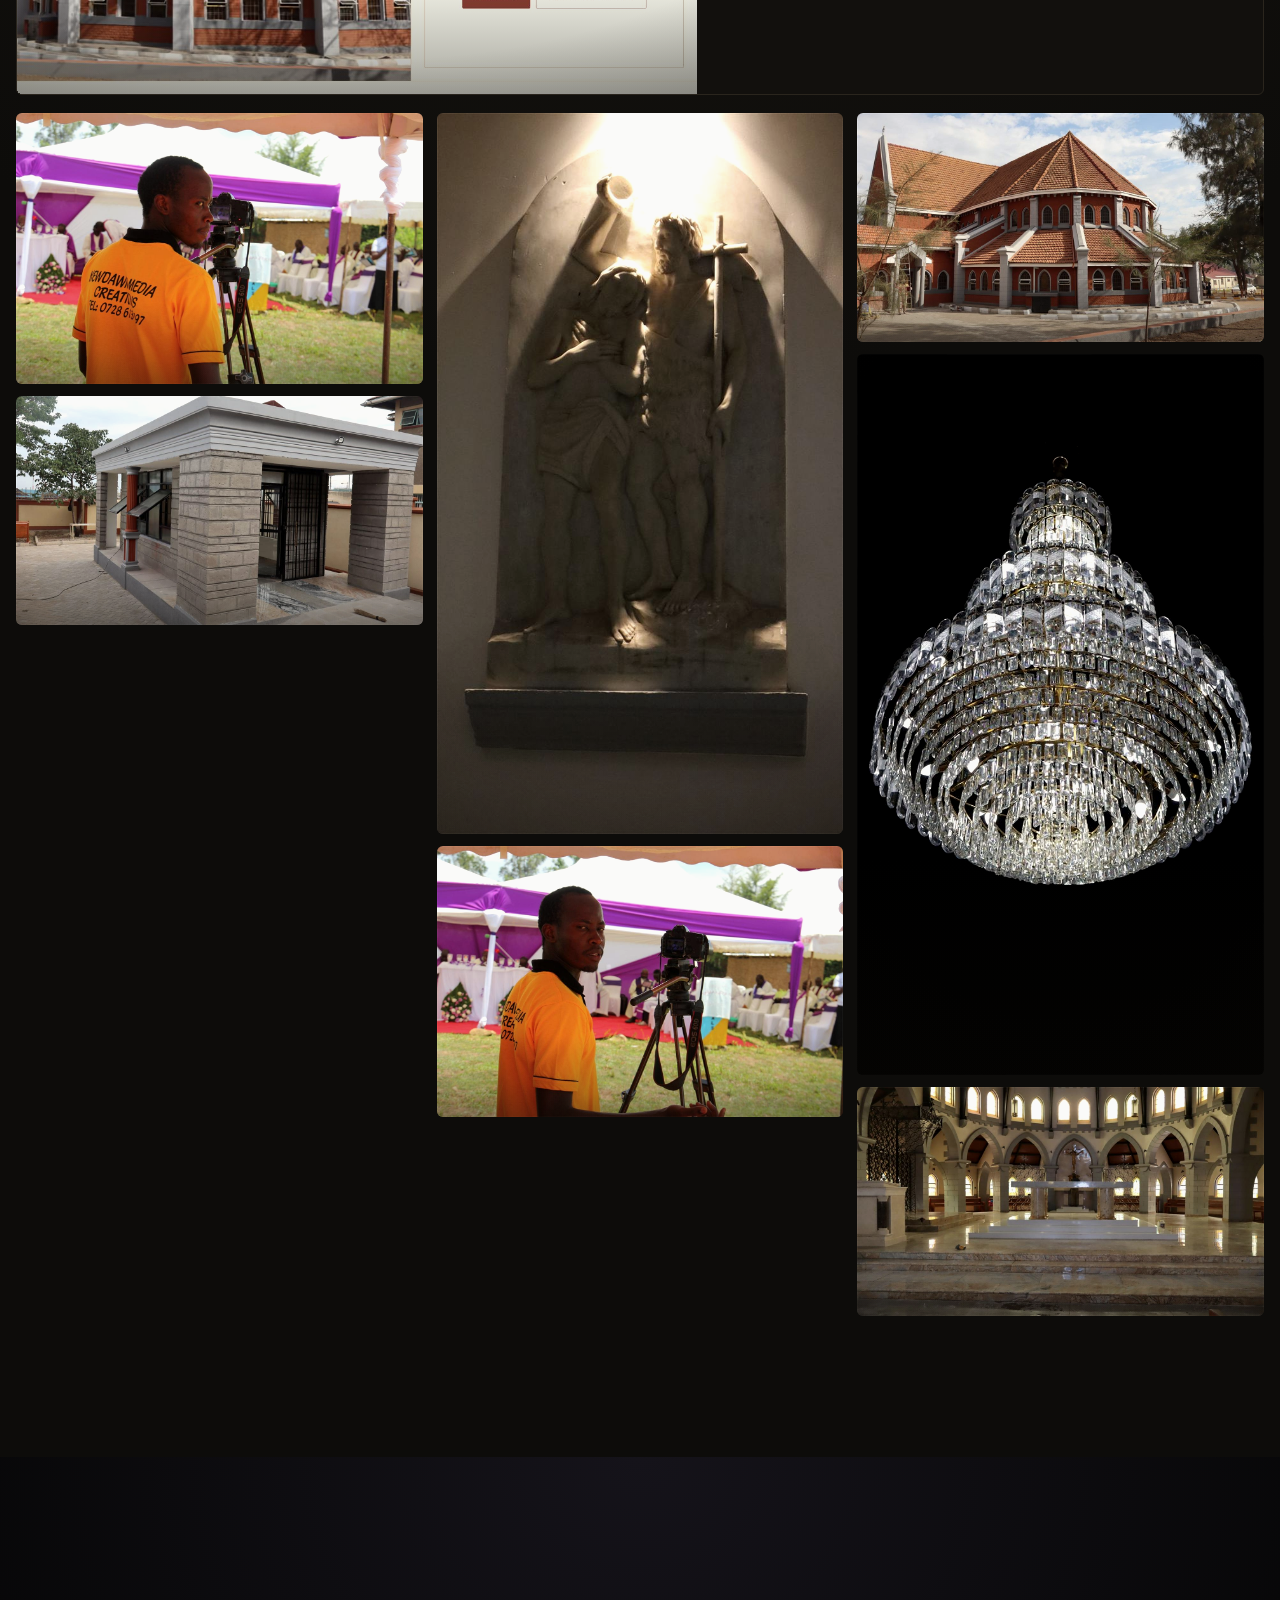
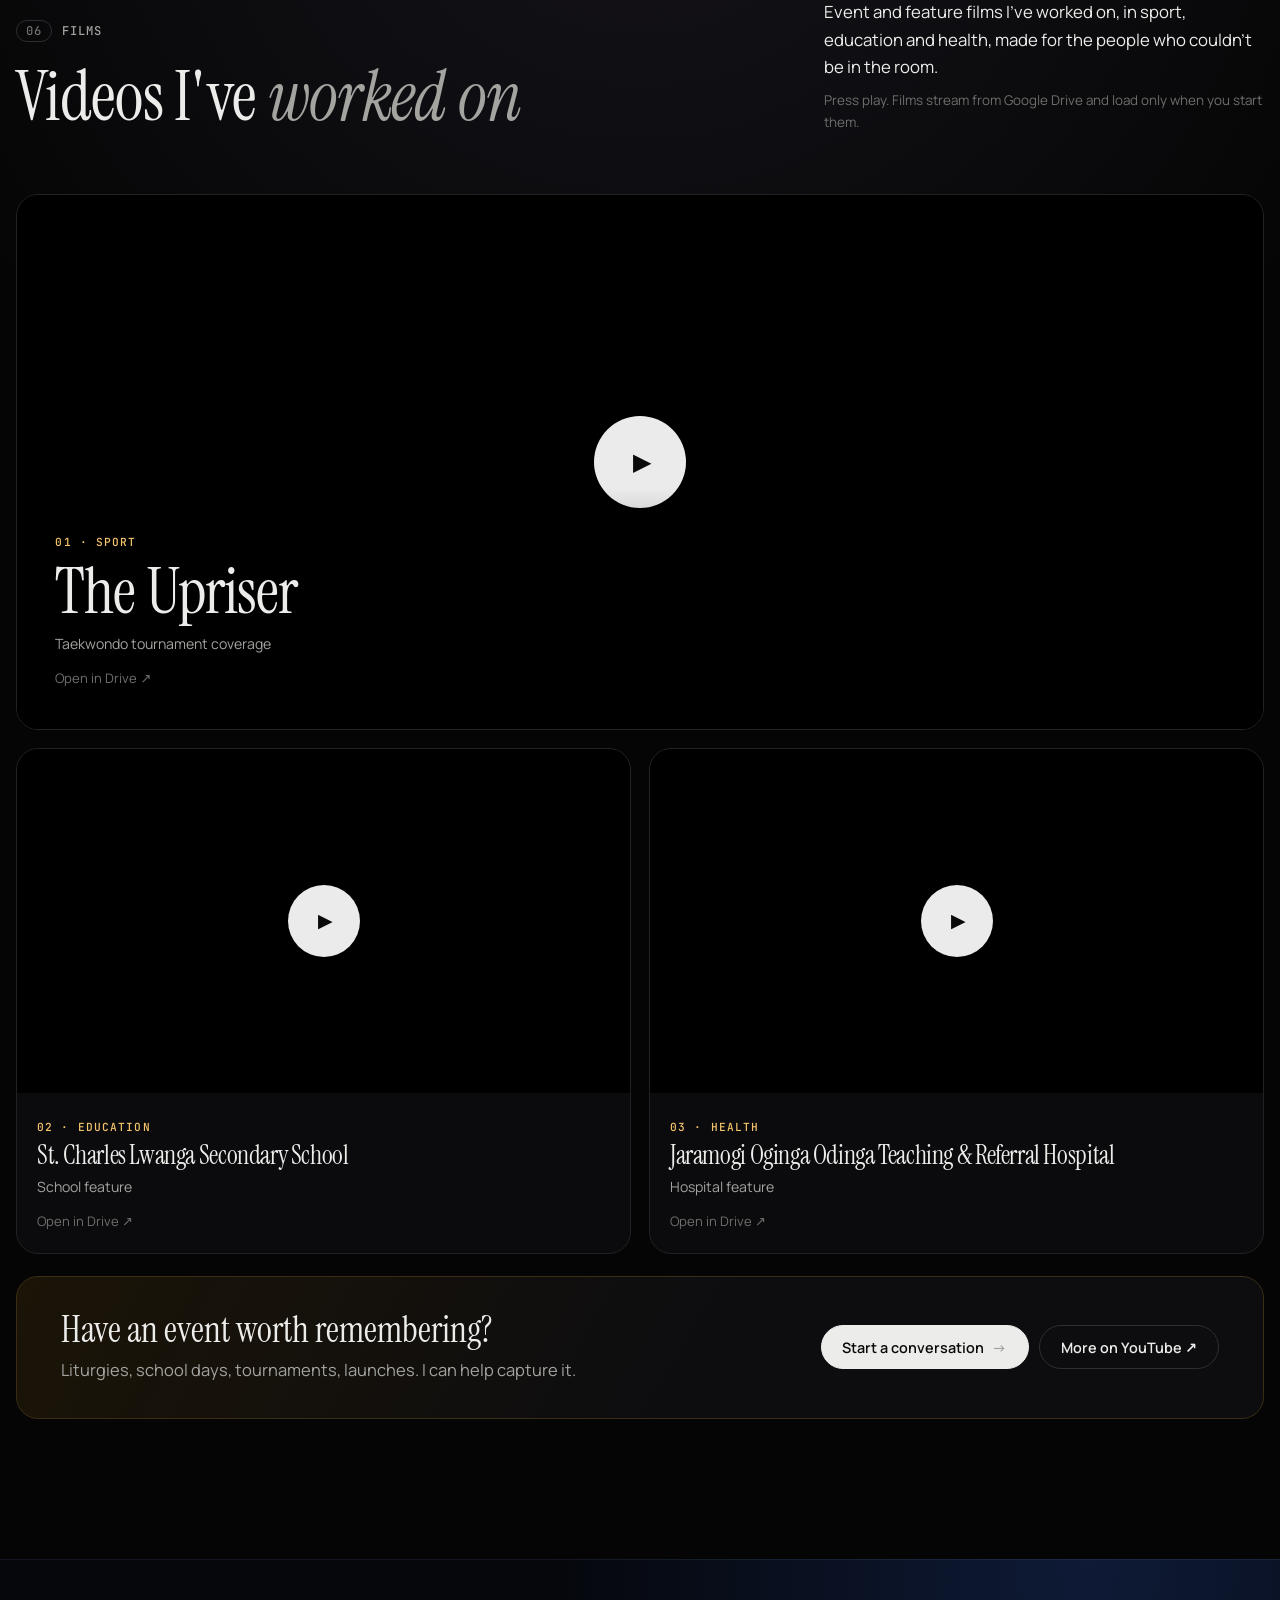
==== commit a5b55dc6: "fix: review findings - older-phone support, per-version availability, owner-edit guards, honest IT w" ====
--- a/index.html
+++ b/index.html
@@ -36,7 +36,7 @@
   <link rel="preconnect" href="https://fonts.googleapis.com" />
   <link rel="preconnect" href="https://fonts.gstatic.com" crossorigin />
   <link href="https://fonts.googleapis.com/css2?family=Cormorant+Garamond:ital,wght@0,500;0,600;1,500&family=Instrument+Serif:ital@0;1&family=JetBrains+Mono:wght@400;500&family=Manrope:wght@400;500;600;700&display=swap" rel="stylesheet" />
-  <link rel="stylesheet" href="styles.css?v=20261127d" />
+  <link rel="stylesheet" href="styles.css?v=20261127e" />
 </head>
 <body id="top">
   <div class="progress" aria-hidden="true"><i id="progress"></i></div>
@@ -300,9 +300,9 @@
     <button class="lightbox__nav lightbox__next" aria-label="Next photo">›</button>
   </dialog>
 
-  <script src="content.js?v=20261127d"></script>
-  <script src="versions.js?v=20261127d"></script>
-  <script src="script.js?v=20261127d"></script>
-  <script src="hero.js?v=20261127d"></script>
+  <script src="content.js?v=20261127e"></script>
+  <script src="versions.js?v=20261127e"></script>
+  <script src="script.js?v=20261127e"></script>
+  <script src="hero.js?v=20261127e"></script>
 </body>
 </html>
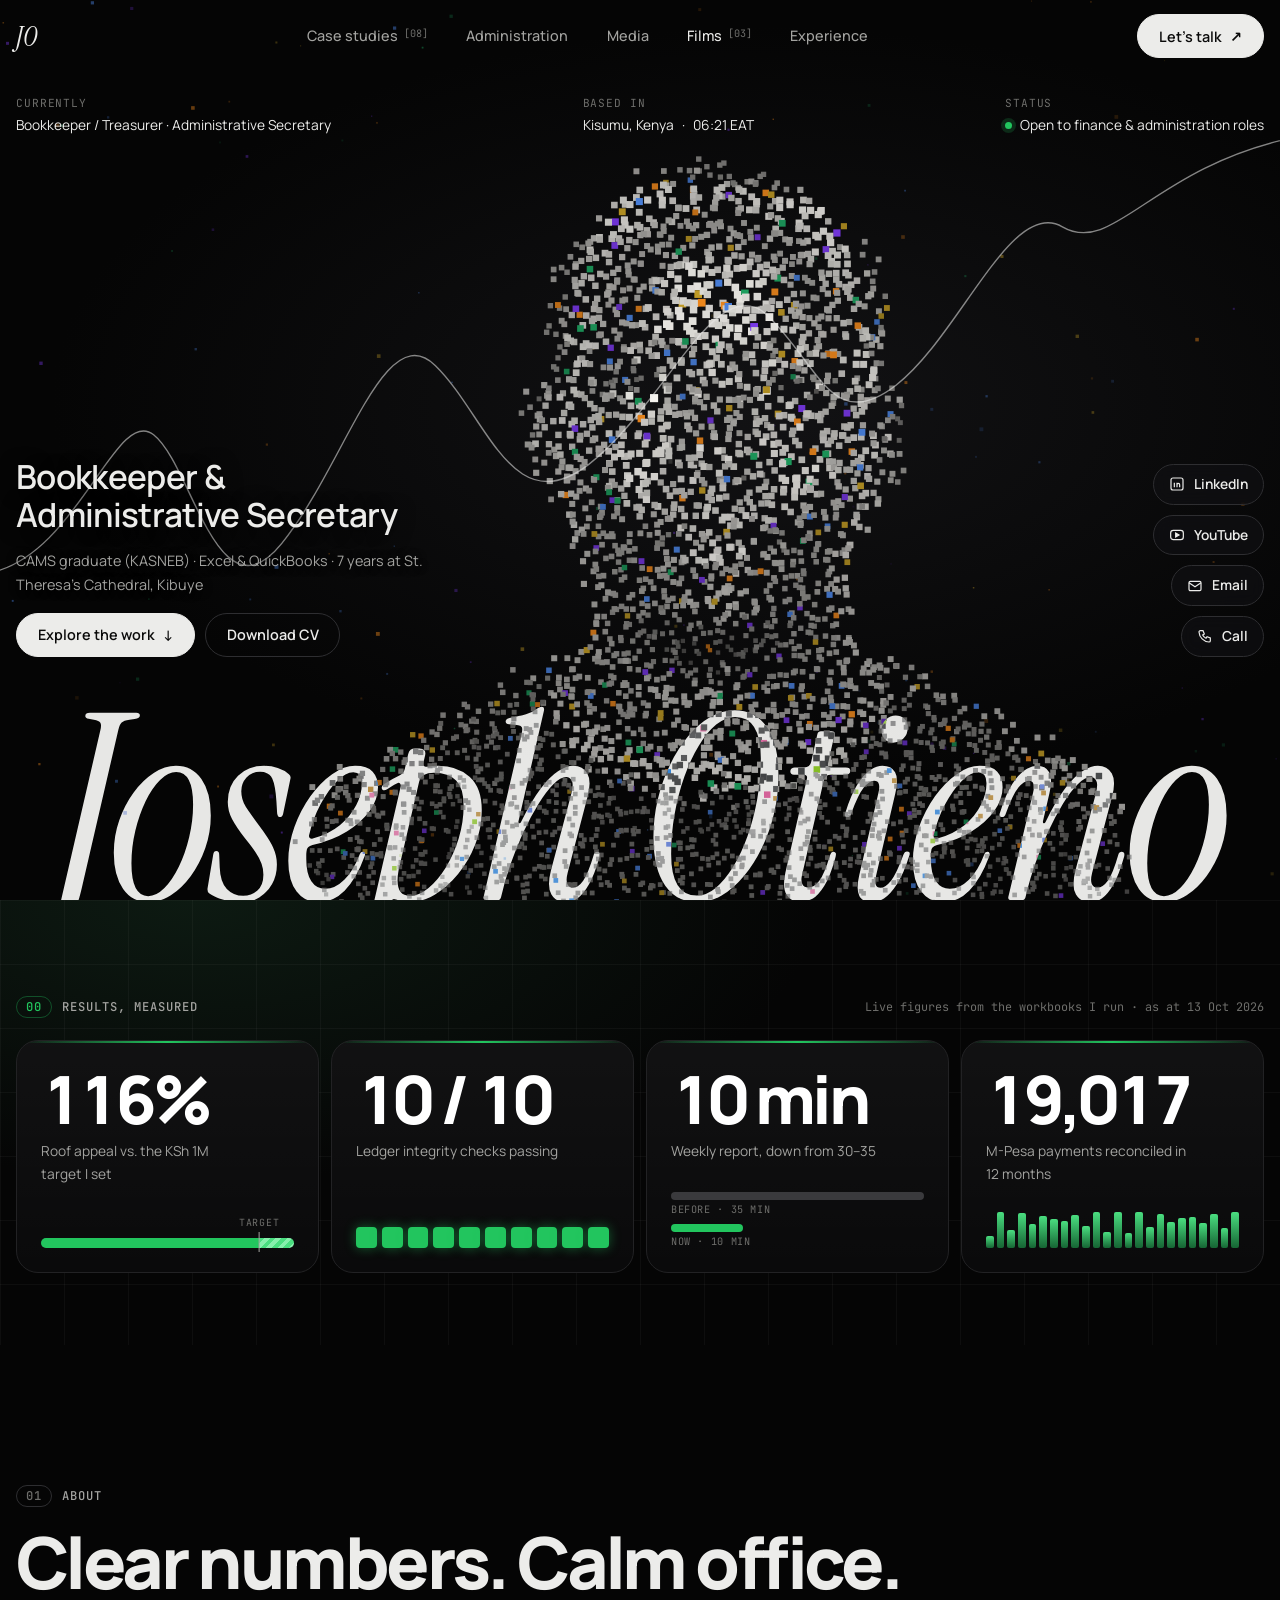
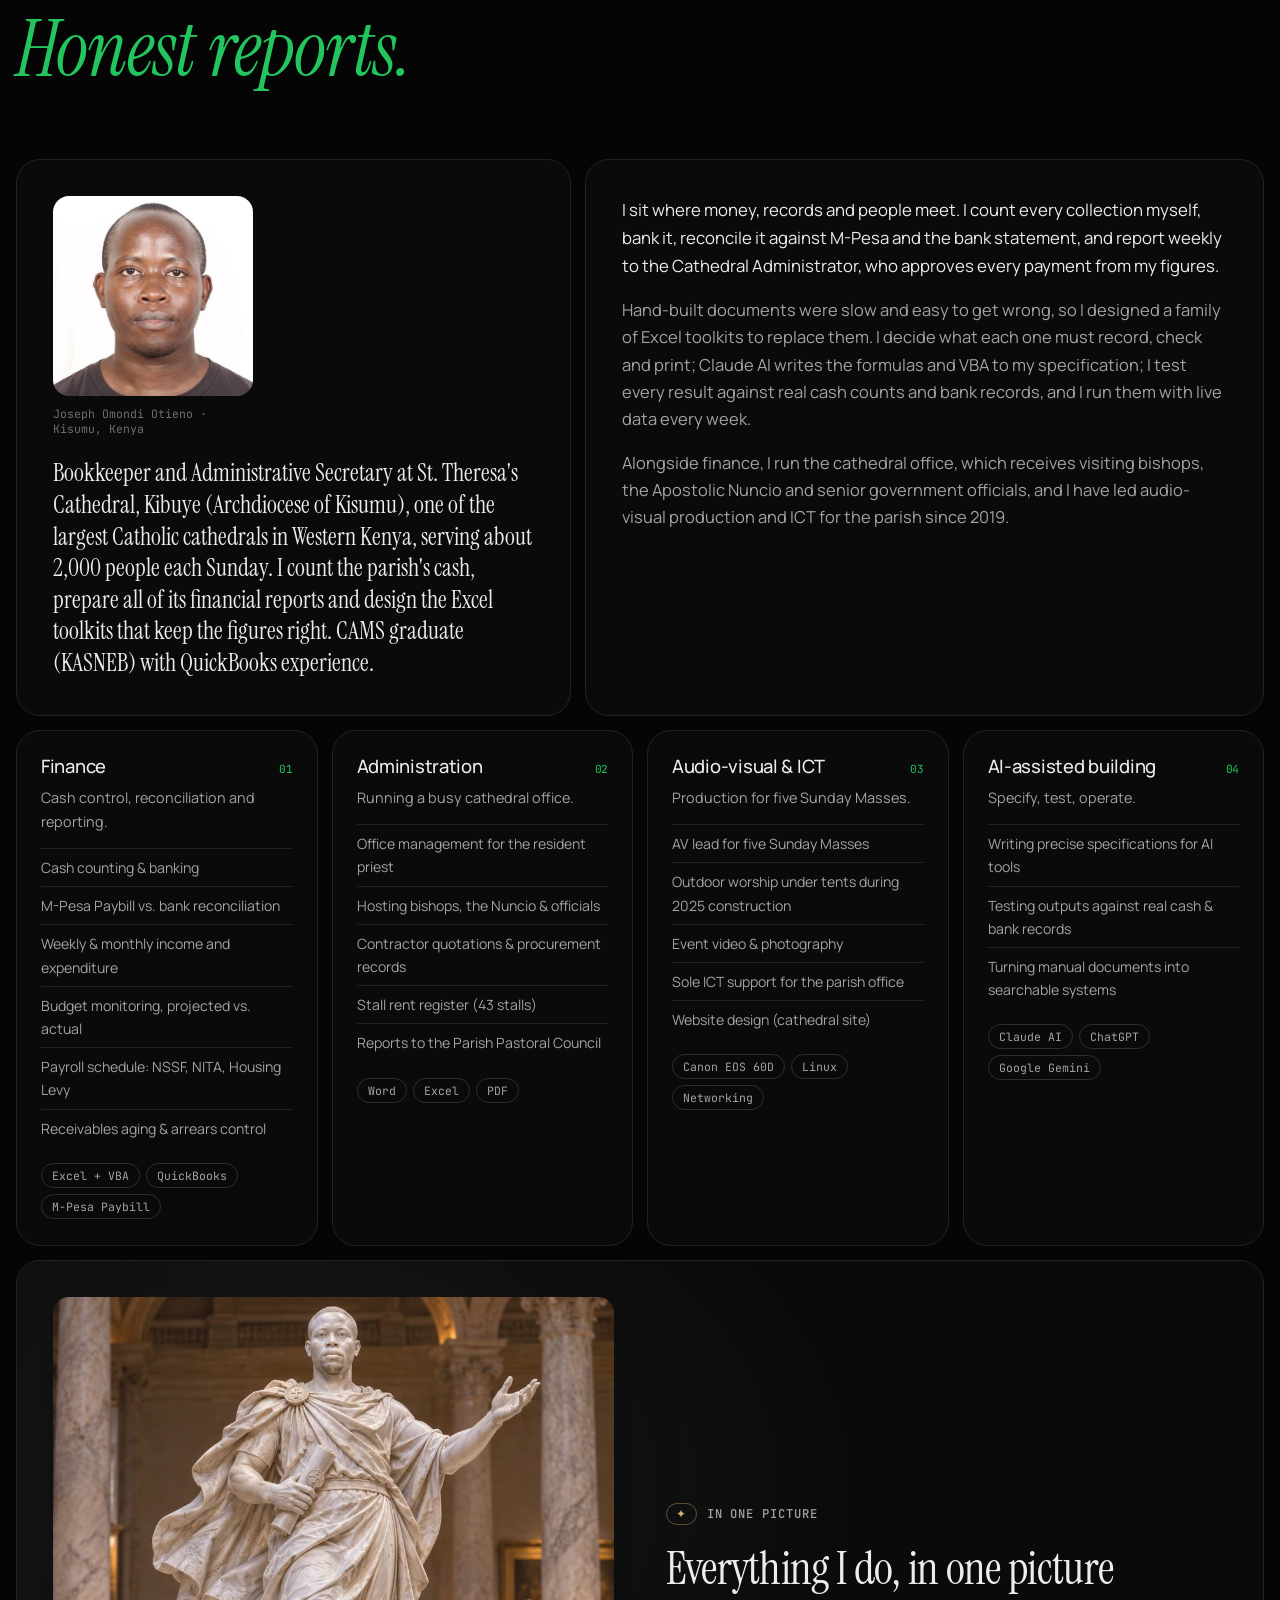
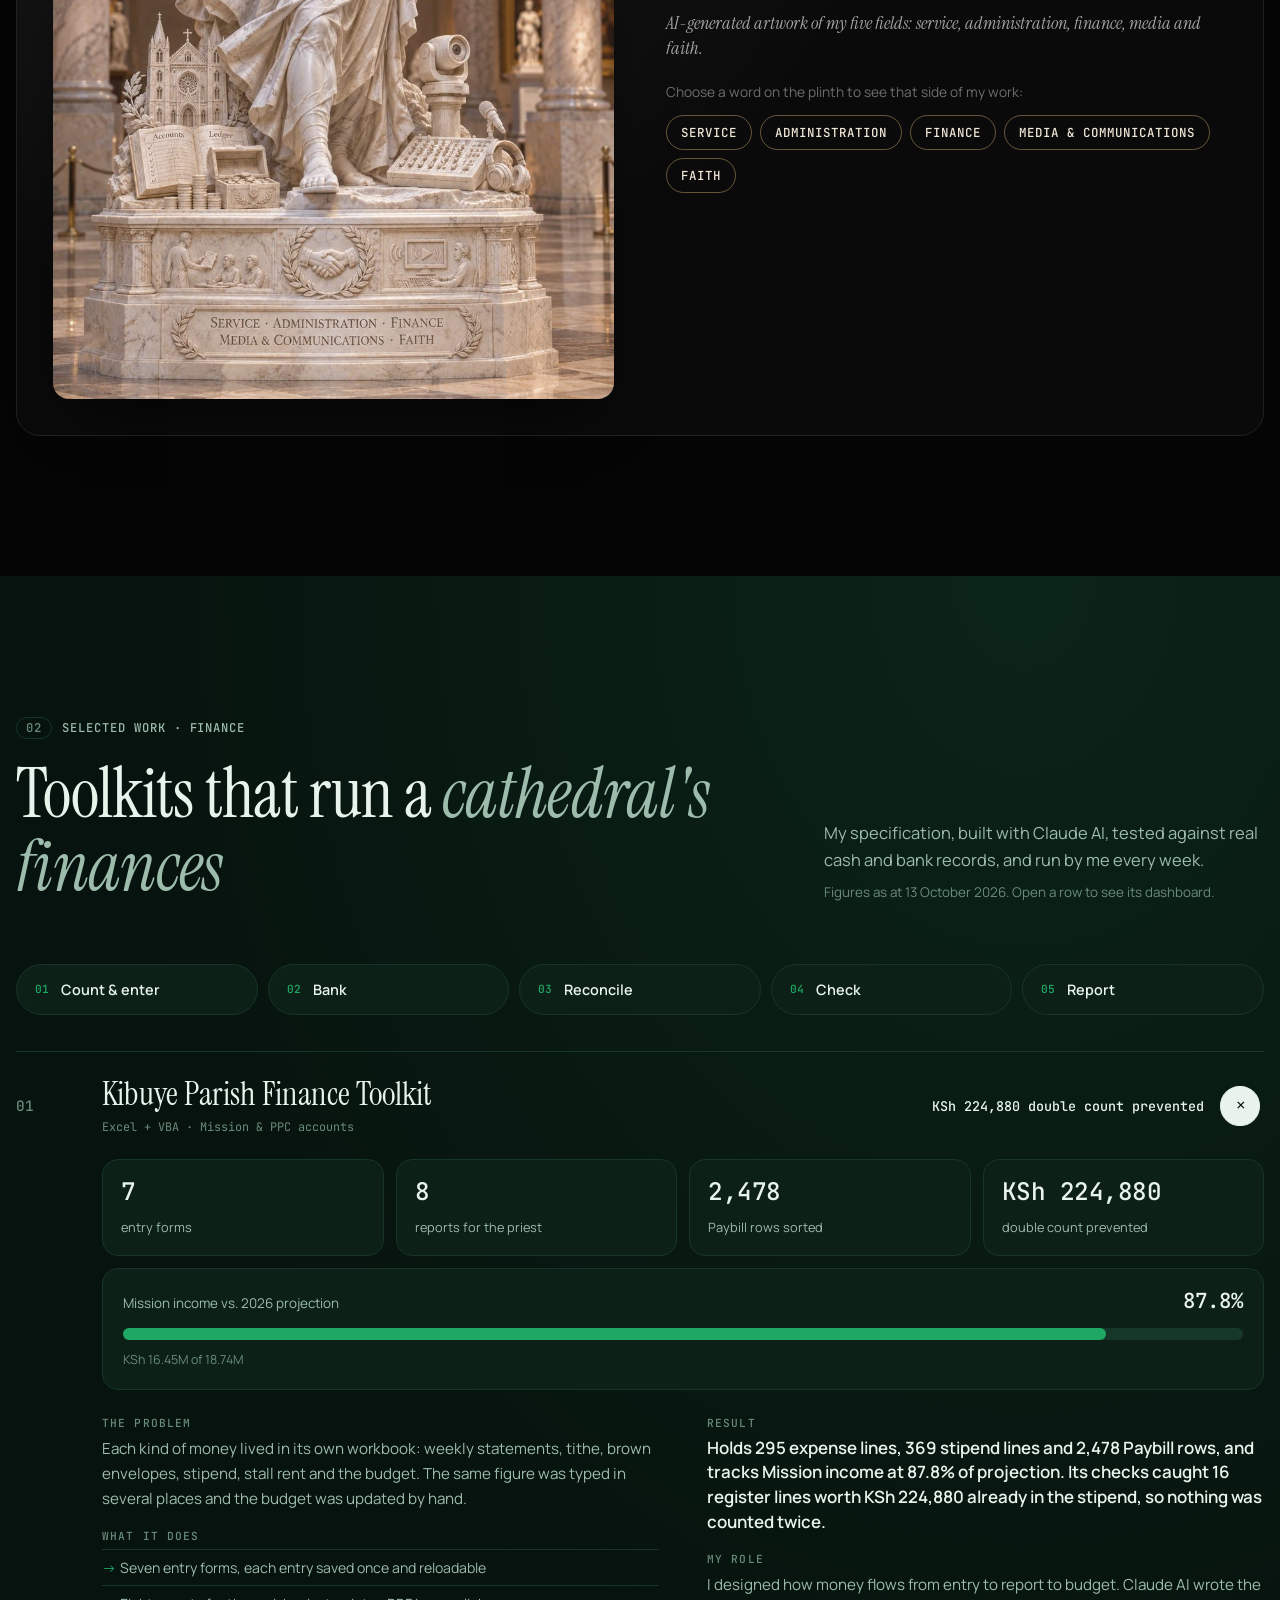
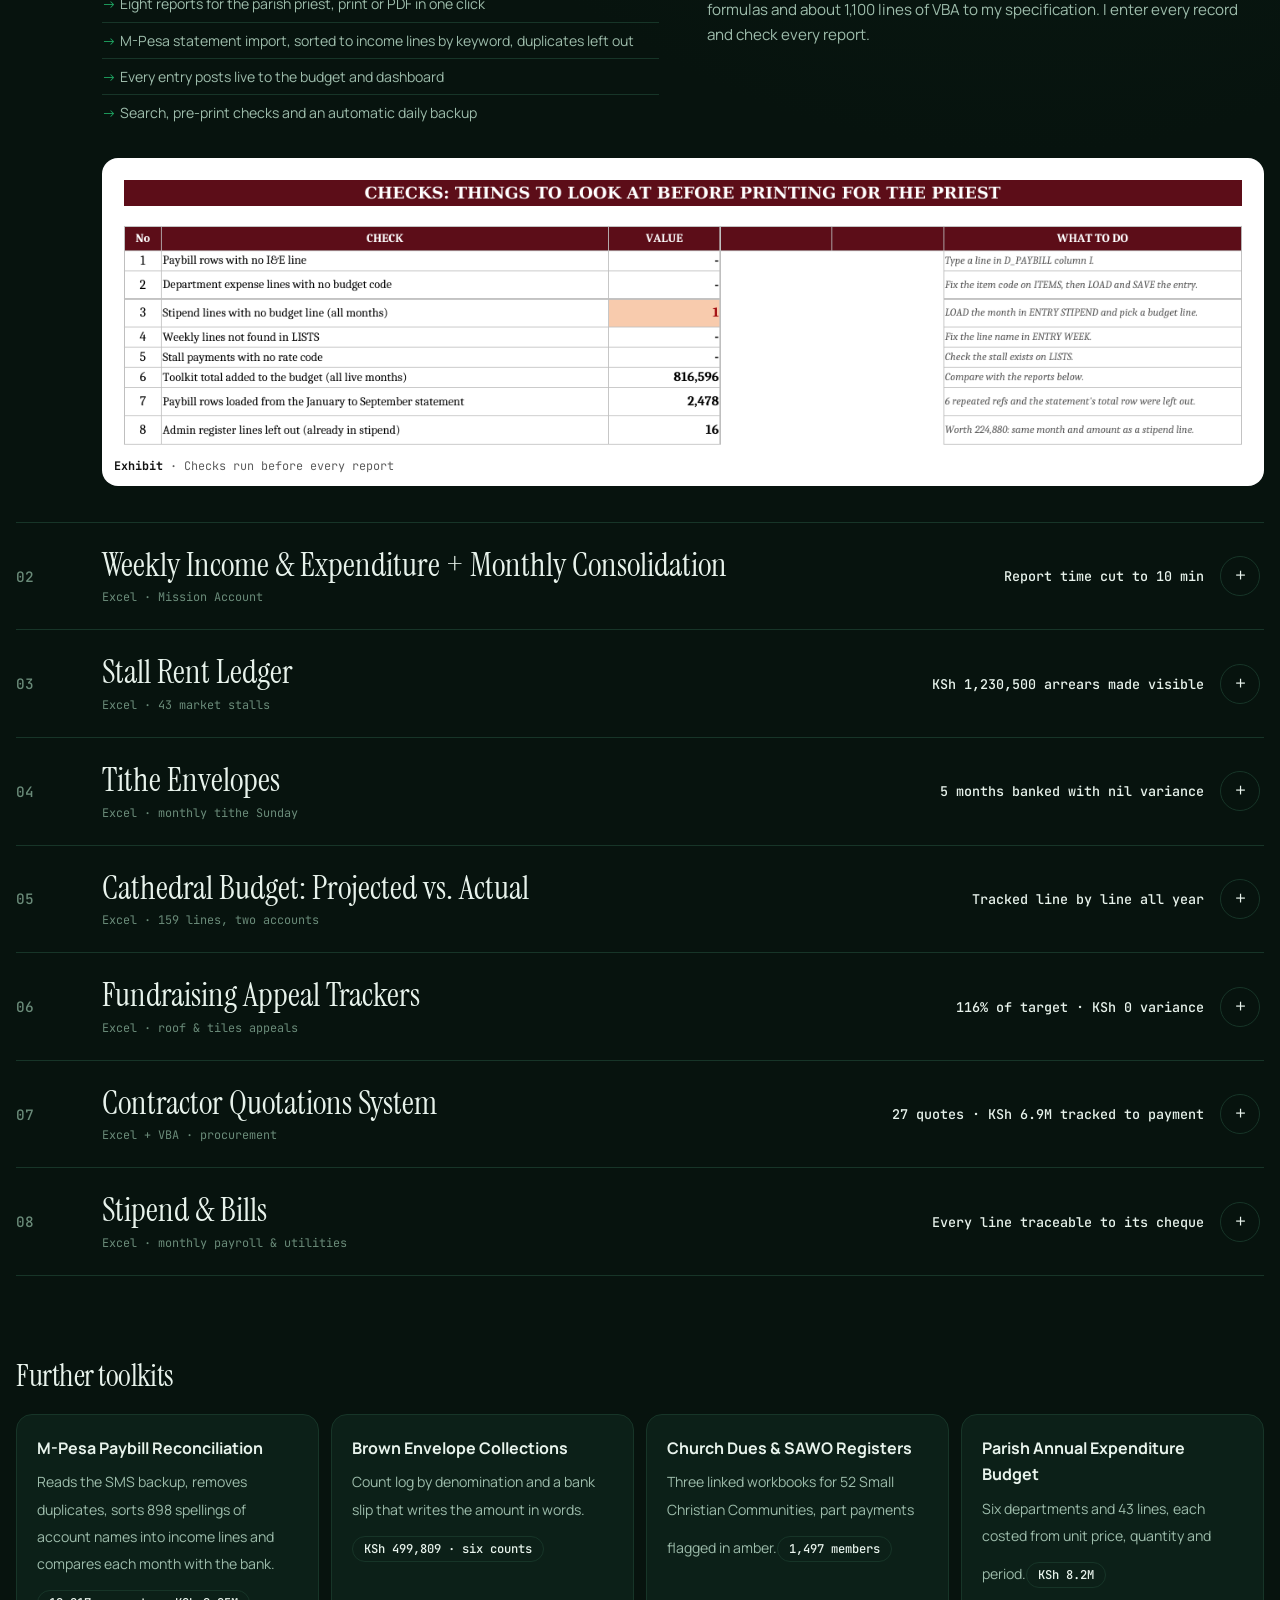
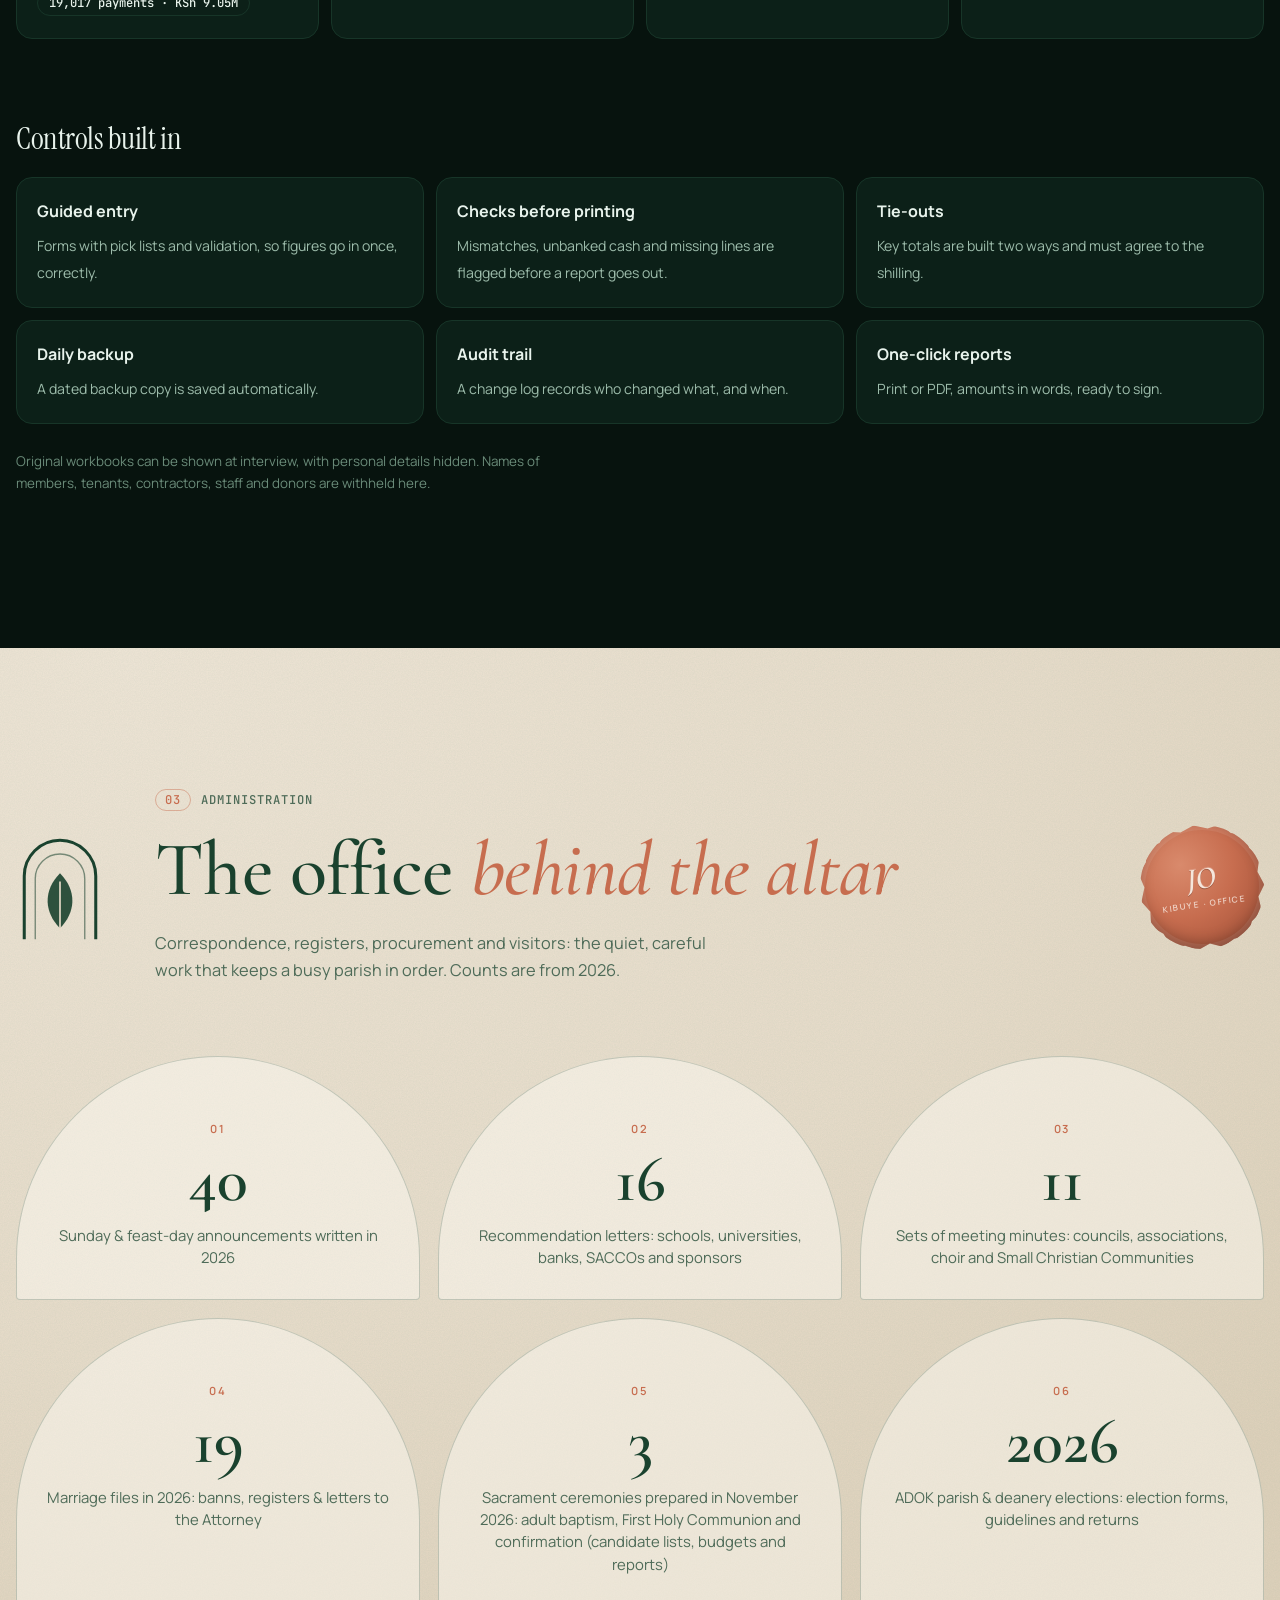
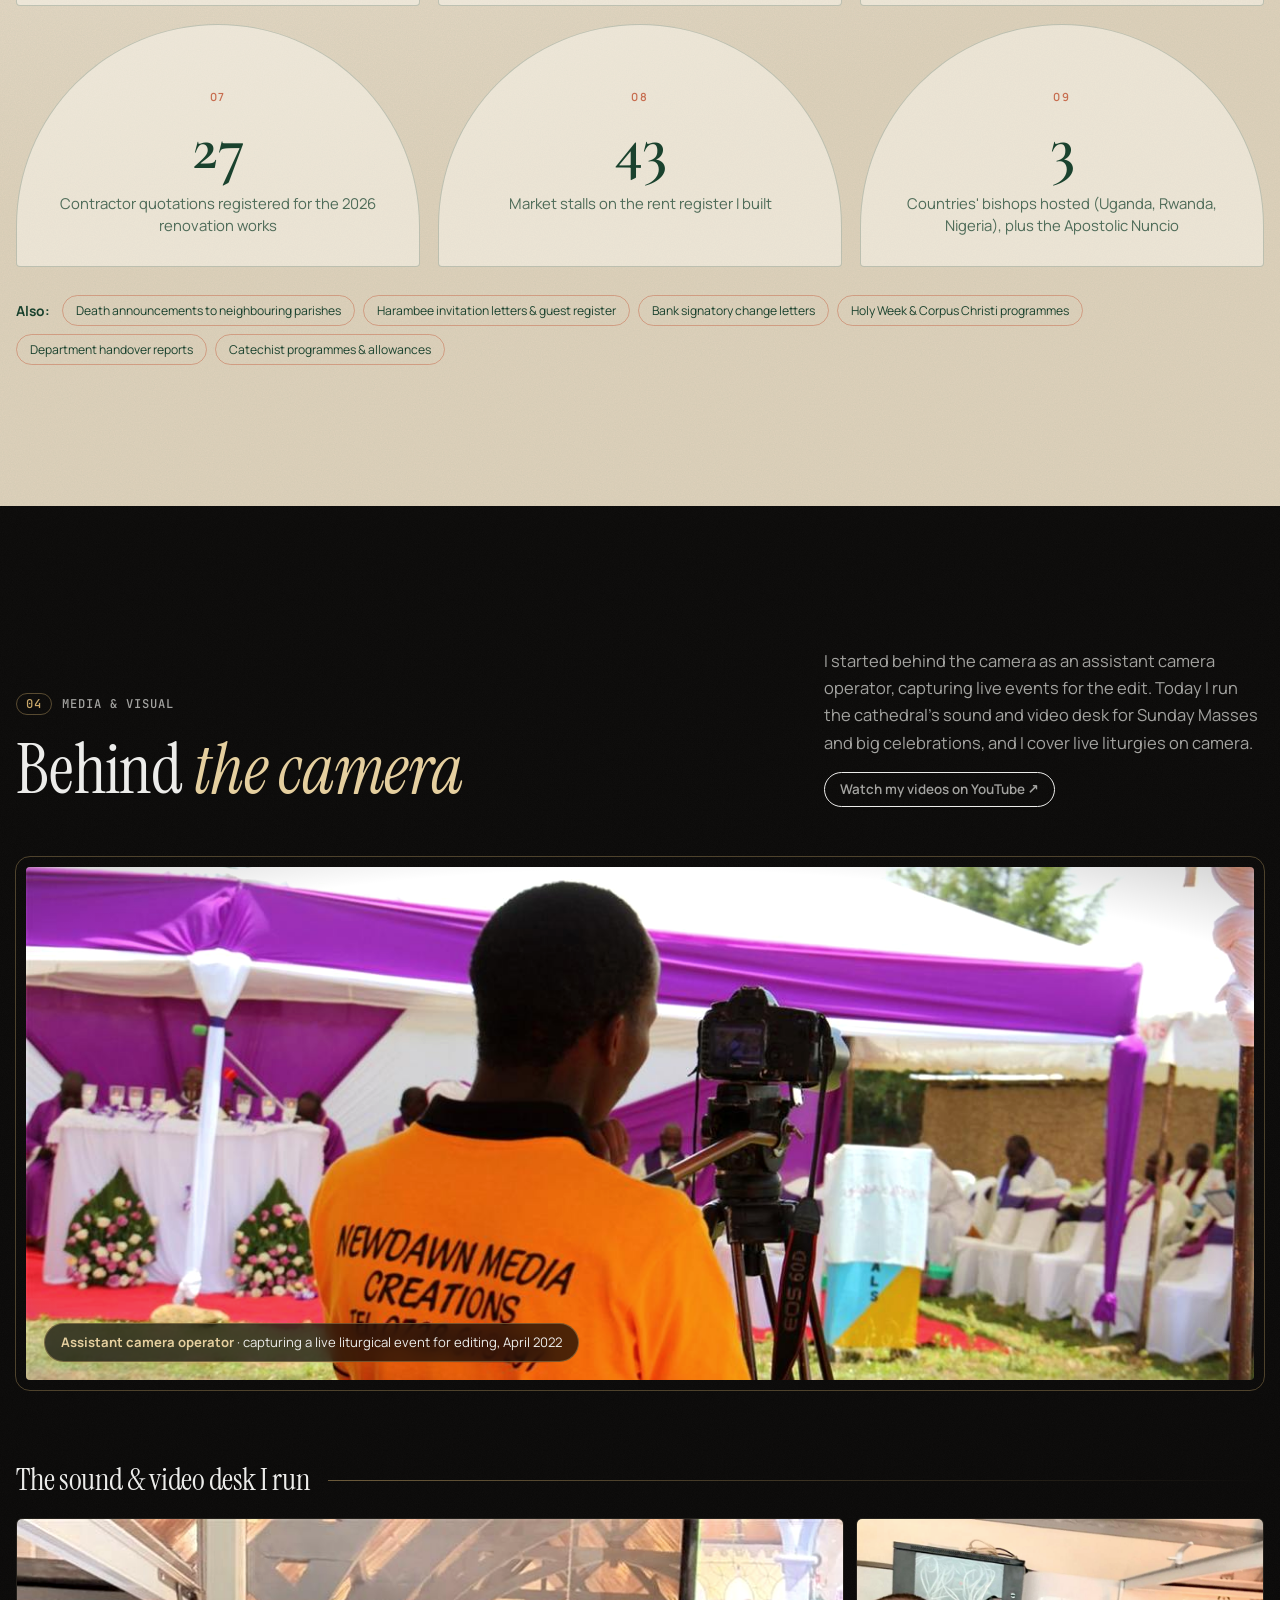
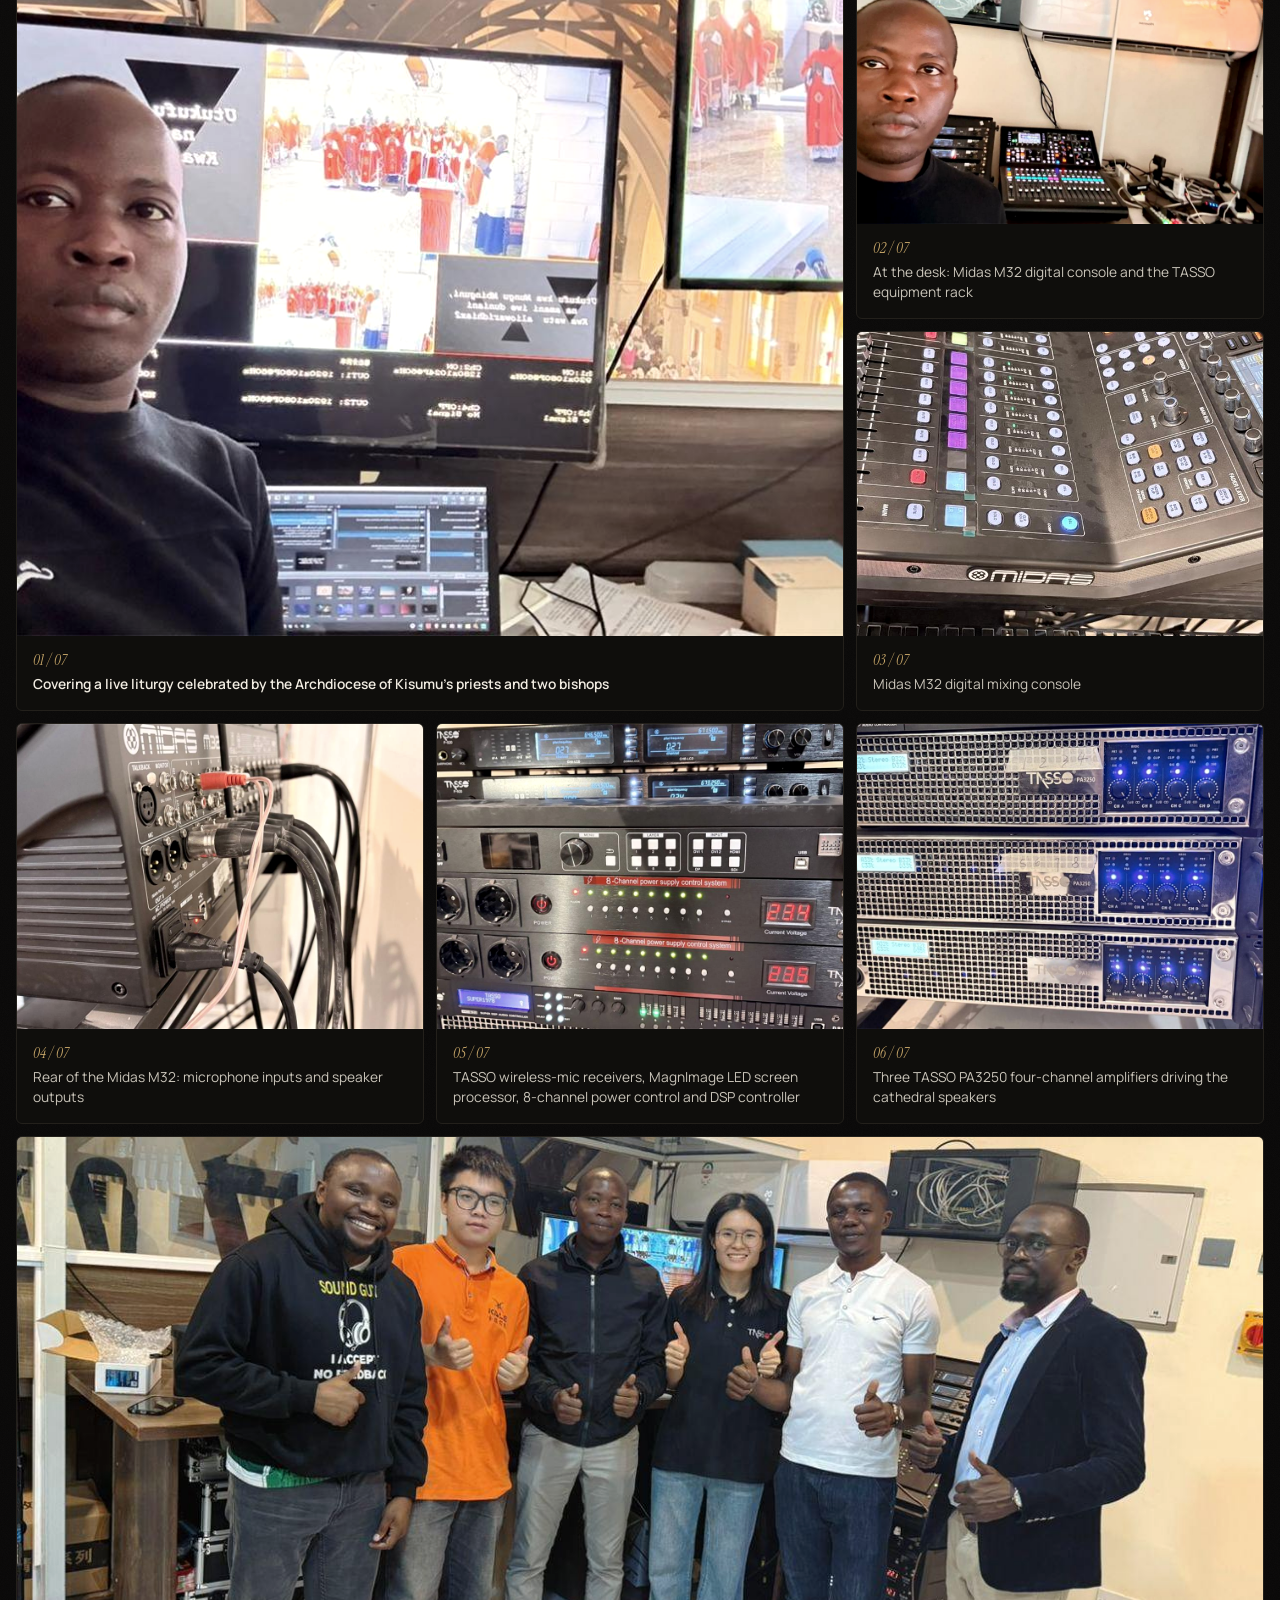
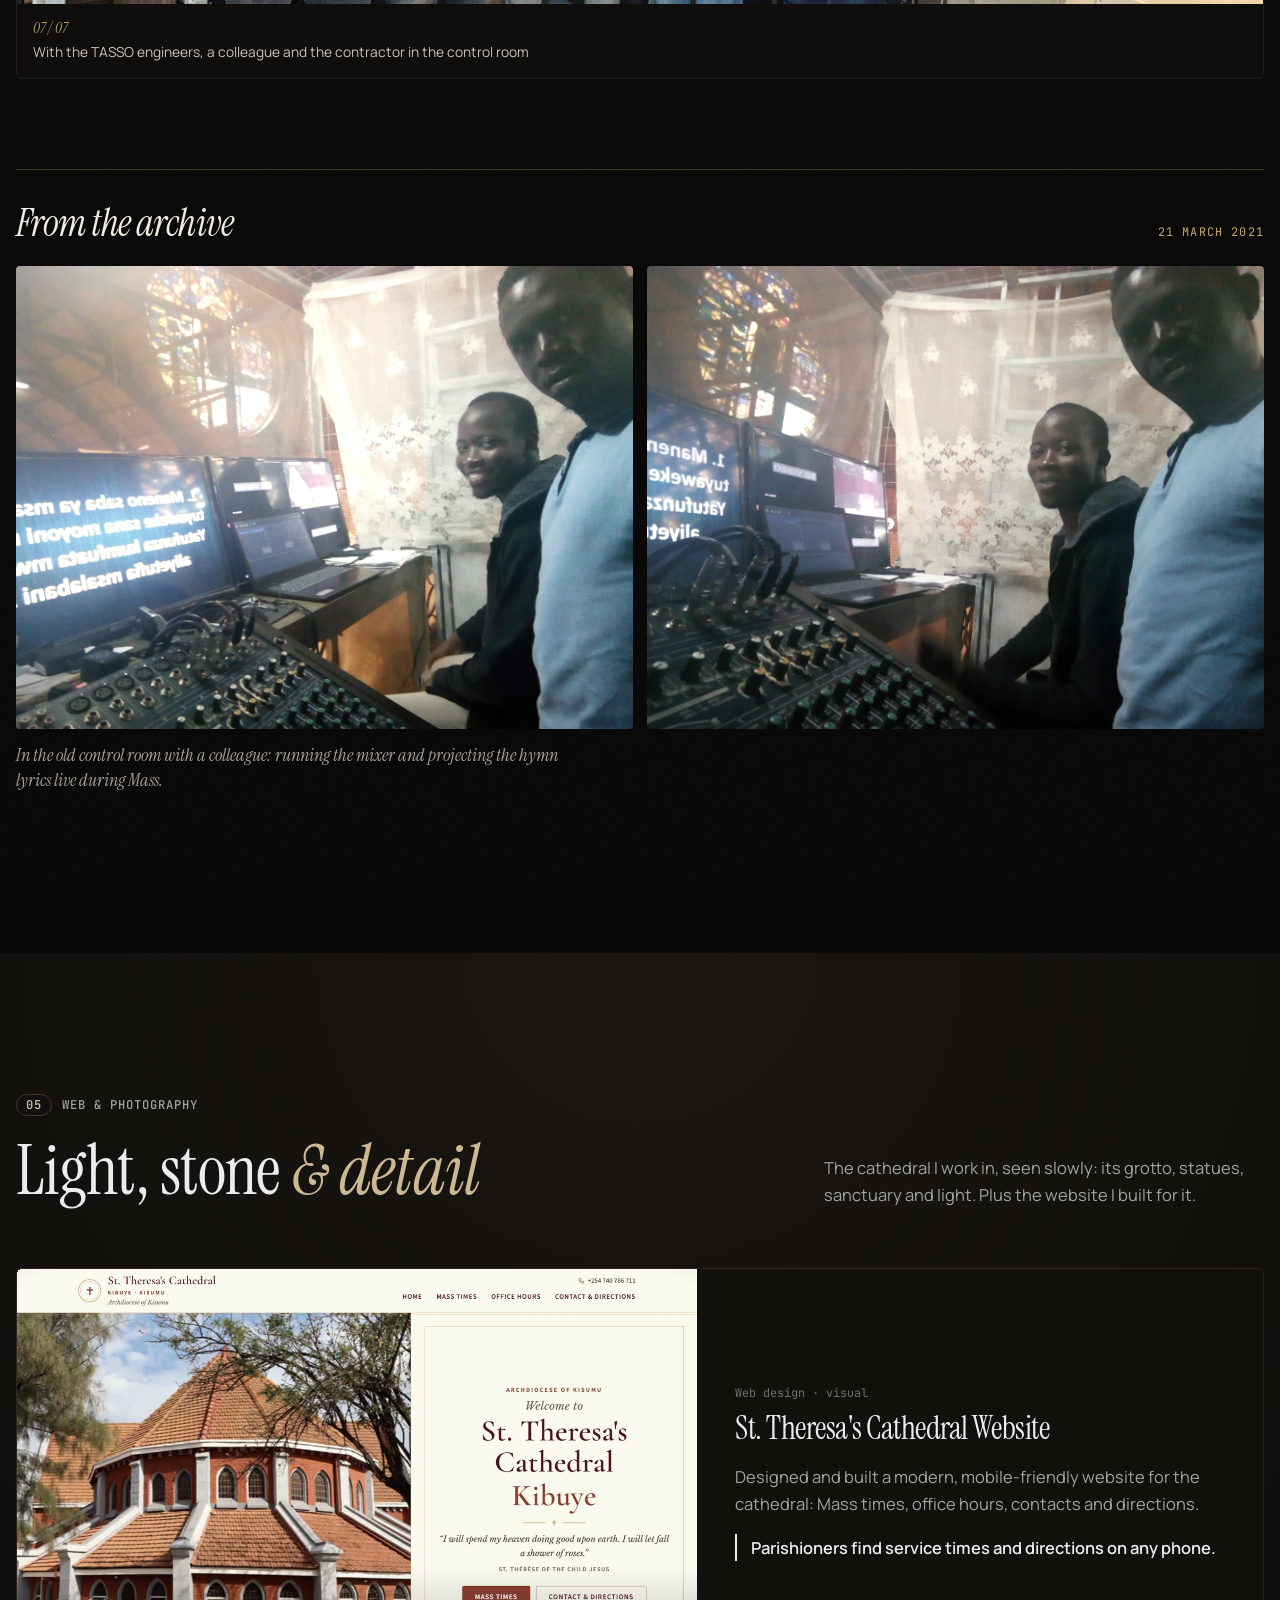
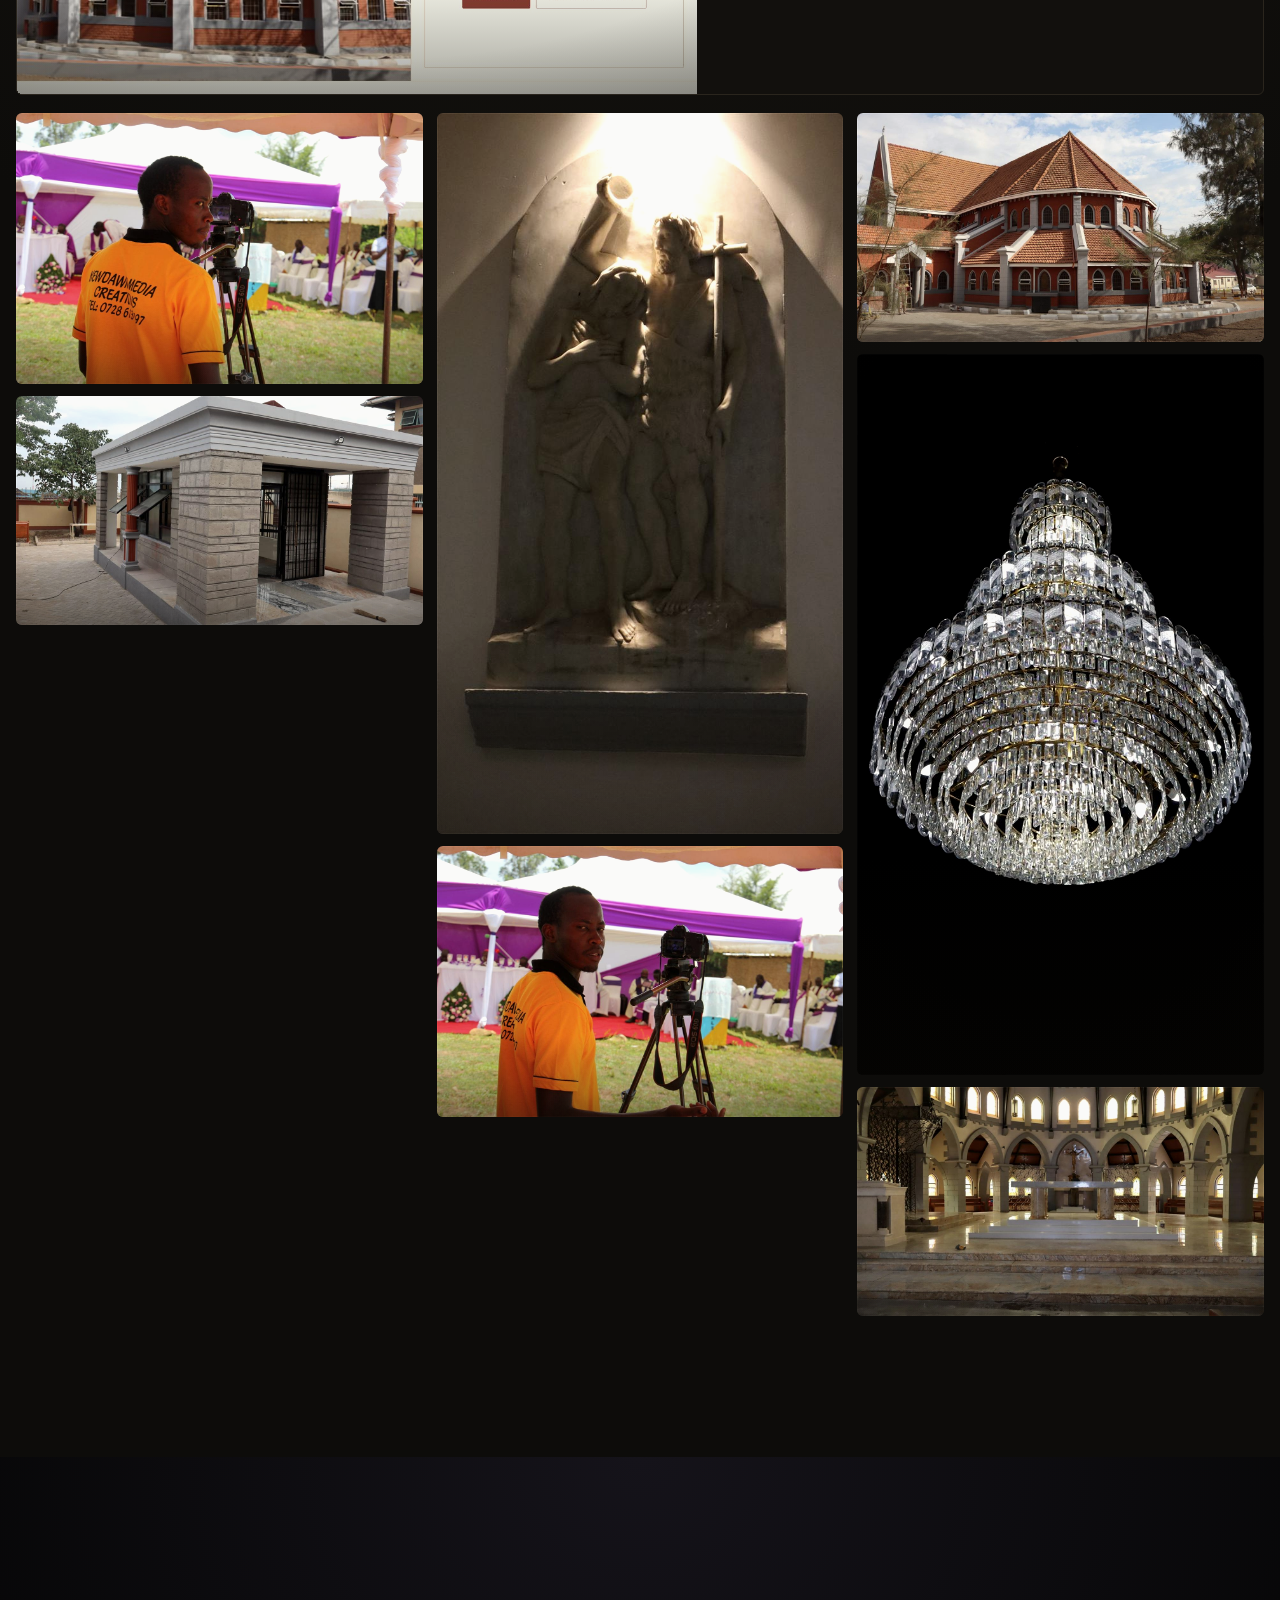
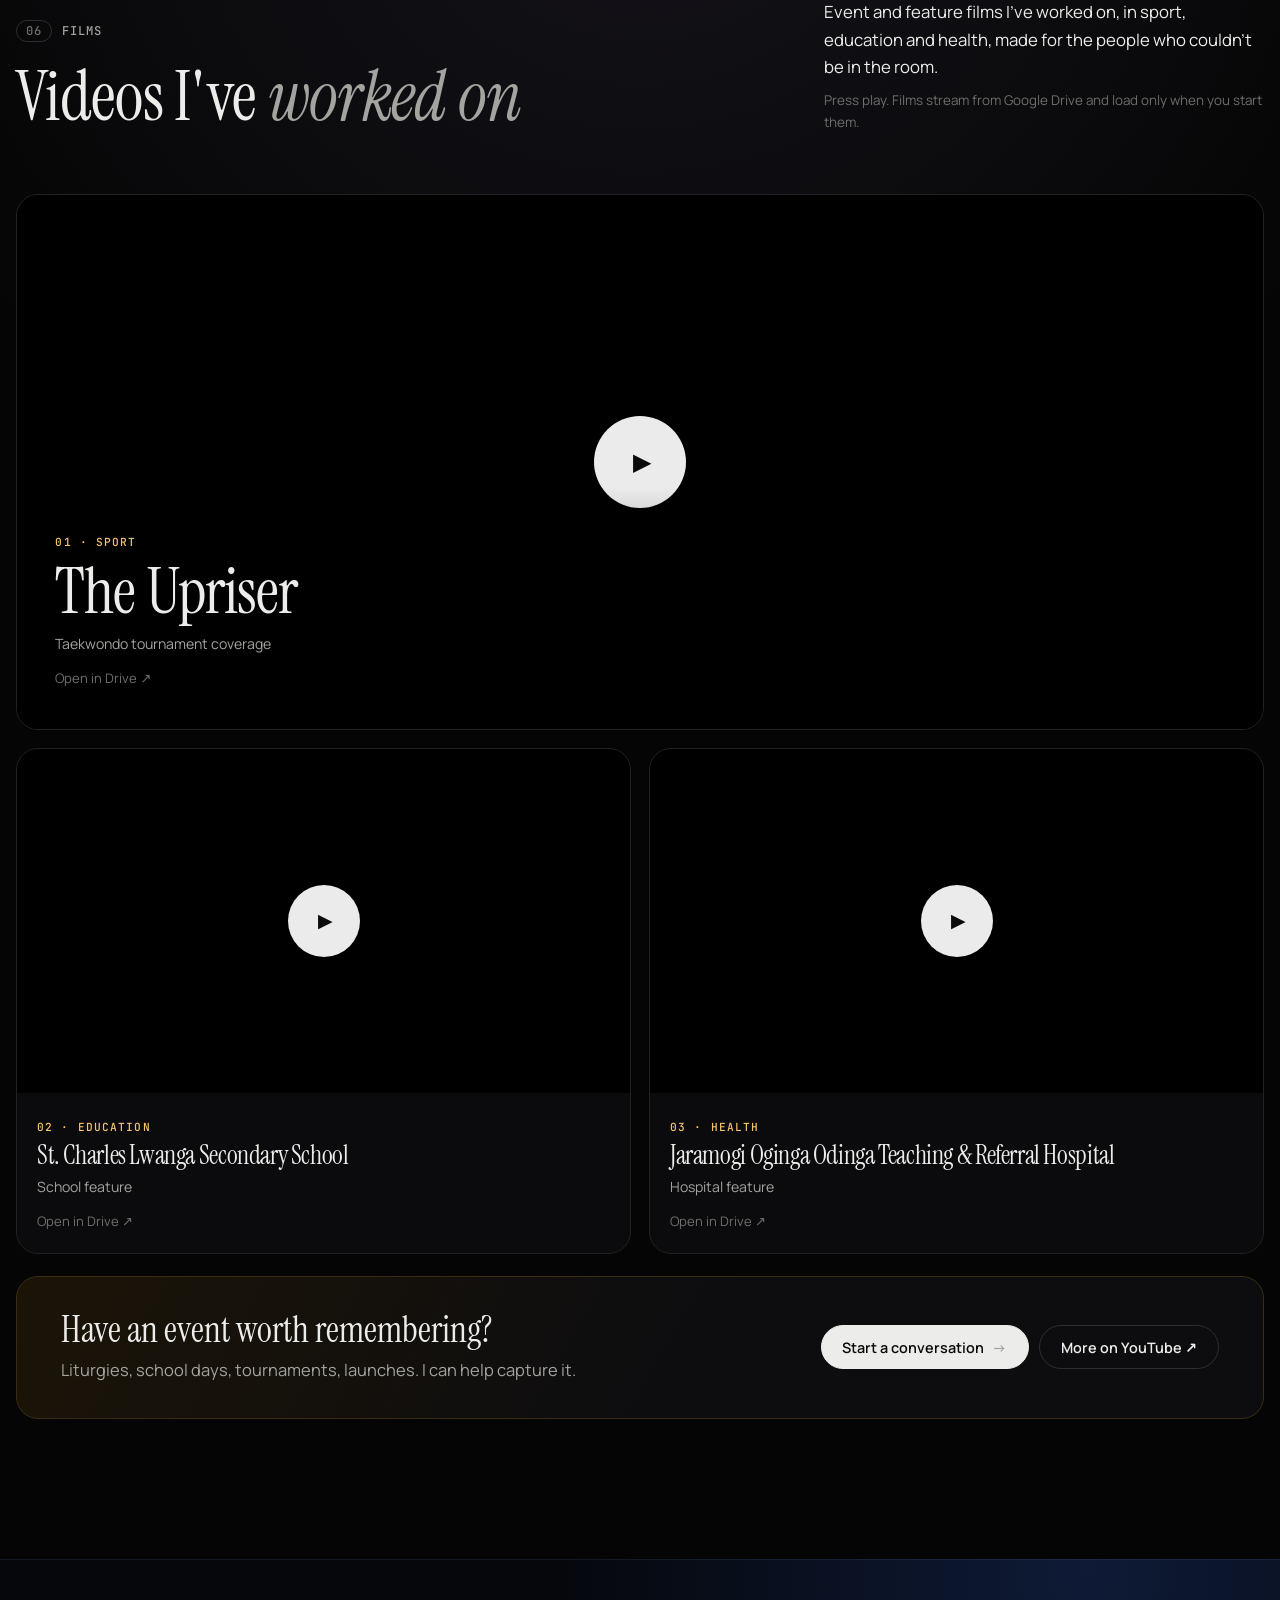
==== commit 824ed56a: "feat: career record as role list with photo panel Co-Authored-By: Claude Opus 5.5 <noreply@anthropic" ====
--- a/index.html
+++ b/index.html
@@ -36,7 +36,7 @@
   <link rel="preconnect" href="https://fonts.googleapis.com" />
   <link rel="preconnect" href="https://fonts.gstatic.com" crossorigin />
   <link href="https://fonts.googleapis.com/css2?family=Cormorant+Garamond:ital,wght@0,500;0,600;1,500&family=Instrument+Serif:ital@0;1&family=JetBrains+Mono:wght@400;500&family=Manrope:wght@400;500;600;700&display=swap" rel="stylesheet" />
-  <link rel="stylesheet" href="styles.css?v=20261127e" />
+  <link rel="stylesheet" href="styles.css?v=20261127f" />
 </head>
 <body id="top">
   <div class="progress" aria-hidden="true"><i id="progress"></i></div>
@@ -237,7 +237,7 @@
           <dl class="record__meta" id="record-meta"></dl>
         </header>
         <div class="frames" id="frames" aria-label="Career in frames"></div>
-        <ol class="timeline" id="timeline"></ol>
+        <div class="roles" id="roles"></div>
         <div class="grid-2 edu-wrap">
           <h3 class="sub sub--flush">Education &amp; certifications</h3>
           <div>
@@ -300,9 +300,9 @@
     <button class="lightbox__nav lightbox__next" aria-label="Next photo">›</button>
   </dialog>
 
-  <script src="content.js?v=20261127e"></script>
-  <script src="versions.js?v=20261127e"></script>
-  <script src="script.js?v=20261127e"></script>
-  <script src="hero.js?v=20261127e"></script>
+  <script src="content.js?v=20261127f"></script>
+  <script src="versions.js?v=20261127f"></script>
+  <script src="script.js?v=20261127f"></script>
+  <script src="hero.js?v=20261127f"></script>
 </body>
 </html>
--- a/styles.css
+++ b/styles.css
@@ -725,3 +725,42 @@
 .statue__words a { text-decoration: none; font: 500 .78rem var(--mono); letter-spacing: .08em; text-transform: uppercase; color: #efe6d6; border: 1px solid rgb(214 178 110 / .45); border-radius: 999px; padding: 8px 14px; transition: background .2s, color .2s; }
 .statue__words a:hover, .statue__words a:focus-visible { background: #d6b26e; color: #14100a; }
 @media (max-width: 860px) { .statue { grid-template-columns: 1fr; } .statue__frame { max-width: 520px; } }
+
+/* =====================================================================
+   07 · CAREER RECORD: numbered roles + a photo panel that swaps (desktop) / opens below (phone)
+   ===================================================================== */
+.roles { display: grid; grid-template-columns: minmax(0, .9fr) minmax(0, 1.1fr); gap: clamp(20px, 4vw, 56px); align-items: start; border-top: 1px solid var(--rl-2); padding-top: 28px; }
+.roles__list { display: grid; gap: 6px; }
+.role { width: 100%; display: flex; gap: 16px; align-items: center; padding: 14px 16px; border-radius: 14px; background: none; border: 0; color: var(--ri-2); font: inherit; text-align: left; cursor: pointer;
+  box-shadow: inset 0 0 0 1px transparent; transition: box-shadow .25s, color .25s, background .25s; }
+.role b { flex: none; width: 34px; height: 34px; border-radius: 50%; display: grid; place-items: center; font: 500 .74rem var(--mono); background: rgb(148 170 220 / .1); color: var(--ri-2); transition: background .25s, color .25s; }
+.role span { font: 600 1.05rem/1.25 var(--sans); letter-spacing: -.01em; }
+.role small { display: block; margin-top: 3px; font: .7rem var(--mono); letter-spacing: .06em; color: var(--ri-3); font-weight: 400; }
+.role:hover { color: #fff; background: rgb(157 184 255 / .04); }
+.role[aria-selected="true"] { color: #fff; box-shadow: inset 0 0 0 1px rgb(231 236 247 / .85); }
+.role[aria-selected="true"] b { background: #e7ecf7; color: #05070c; }
+.roles__panel { position: sticky; top: 96px; border: 1px solid var(--rl-2); border-radius: 20px; overflow: hidden; background: #070a12; min-height: 320px; }
+.role__photo { margin: 0; aspect-ratio: 4 / 3; overflow: hidden; }
+.role__photo img { width: 100%; height: 100%; object-fit: cover; object-position: center 25%; }
+.role__facts { aspect-ratio: 4 / 3; display: grid; place-content: center; text-align: center; gap: 10px; padding: 24px;
+  background: radial-gradient(70% 70% at 50% 40%, rgb(157 184 255 / .14), transparent 70%), linear-gradient(var(--rl) 1px, transparent 1px) 0 0 / 100% 32px; }
+.role__facts span { font: .74rem var(--mono); letter-spacing: .12em; text-transform: uppercase; color: var(--ra); }
+.role__facts b { font: 500 clamp(1.6rem, 3vw, 2.4rem)/1 var(--mono); color: #fff; letter-spacing: -.03em; }
+.role__text { padding: 22px 24px 24px; }
+.role__meta { display: flex; gap: 10px; align-items: center; flex-wrap: wrap; font: .74rem var(--mono); color: var(--ri-2); margin: 0 0 8px; }
+.role__text h3 { font: 600 clamp(1.4rem, 2.4vw, 1.9rem)/1.15 var(--sans); letter-spacing: -.03em; color: #fff; margin-bottom: 4px; }
+.role__text .org { color: var(--ra); font: .78rem var(--mono); margin-bottom: 14px; }
+.role__text ul { list-style: none; margin: 0; padding: 0; color: var(--ri-2); font-size: .93rem; }
+.role__text li { position: relative; padding: 0 0 7px 20px; }
+.role__text li::before { content: ""; position: absolute; left: 0; top: .78em; width: 10px; height: 1px; background: var(--ri-3); }
+.role .live, .role__meta .live { display: inline-flex; align-items: center; gap: 7px; font: .66rem var(--mono); letter-spacing: .1em; text-transform: uppercase; color: #86efac; border: 1px solid rgb(34 197 94 / .3); border-radius: 999px; padding: 3px 10px; }
+.swap { animation: role-in .35s var(--ease-out); }
+@keyframes role-in { from { opacity: 0; transform: translateY(12px) scale(.985); } }
+.role__drawer { display: none; }
+@media (max-width: 899px) {
+  .roles { grid-template-columns: 1fr; }
+  .roles__panel { display: none; }
+  .role__drawer:not([hidden]) { display: block; margin: 6px 0 10px; border: 1px solid var(--rl-2); border-radius: 16px; overflow: hidden; background: #070a12; }
+}
+@media (prefers-reduced-motion: reduce) { .swap { animation: none; } }
+@media print { .roles { display: block; } .roles__panel { display: none; } .role__drawer { display: block !important; } .role__photo { display: none; } }
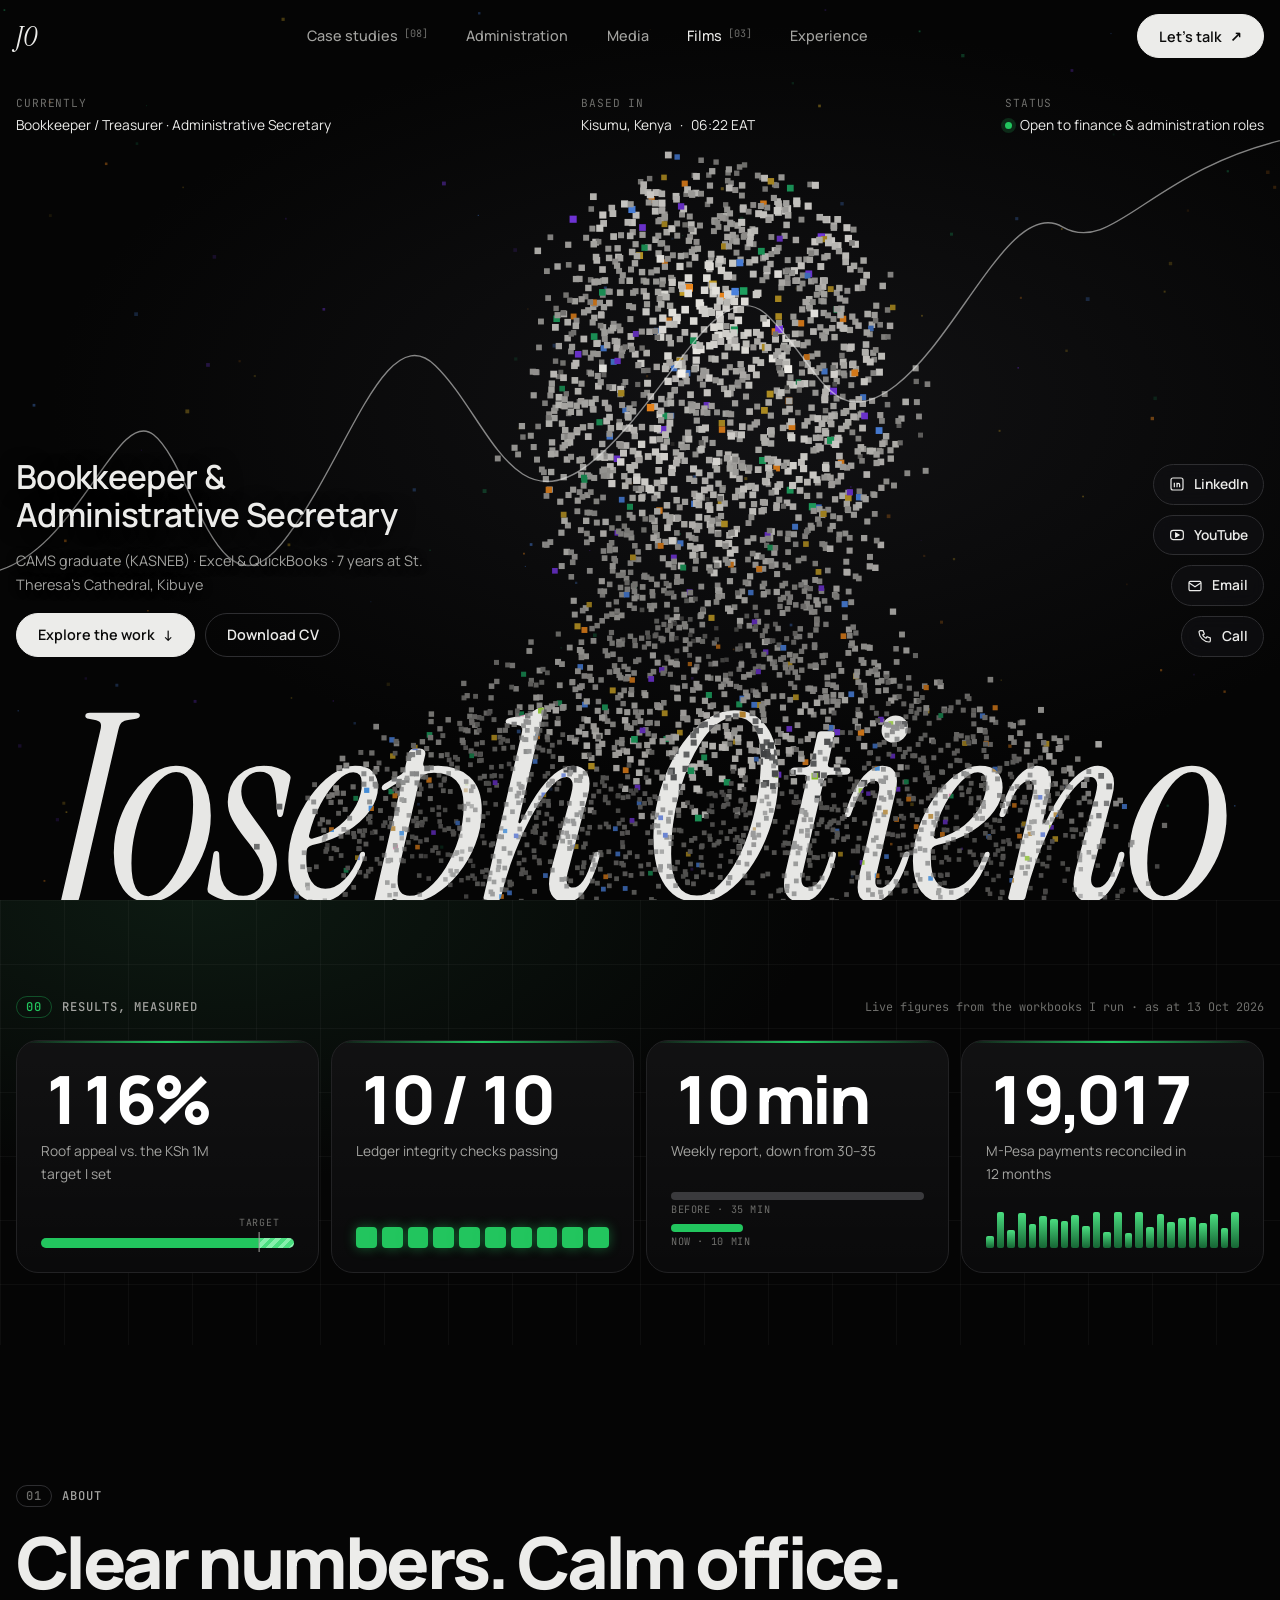
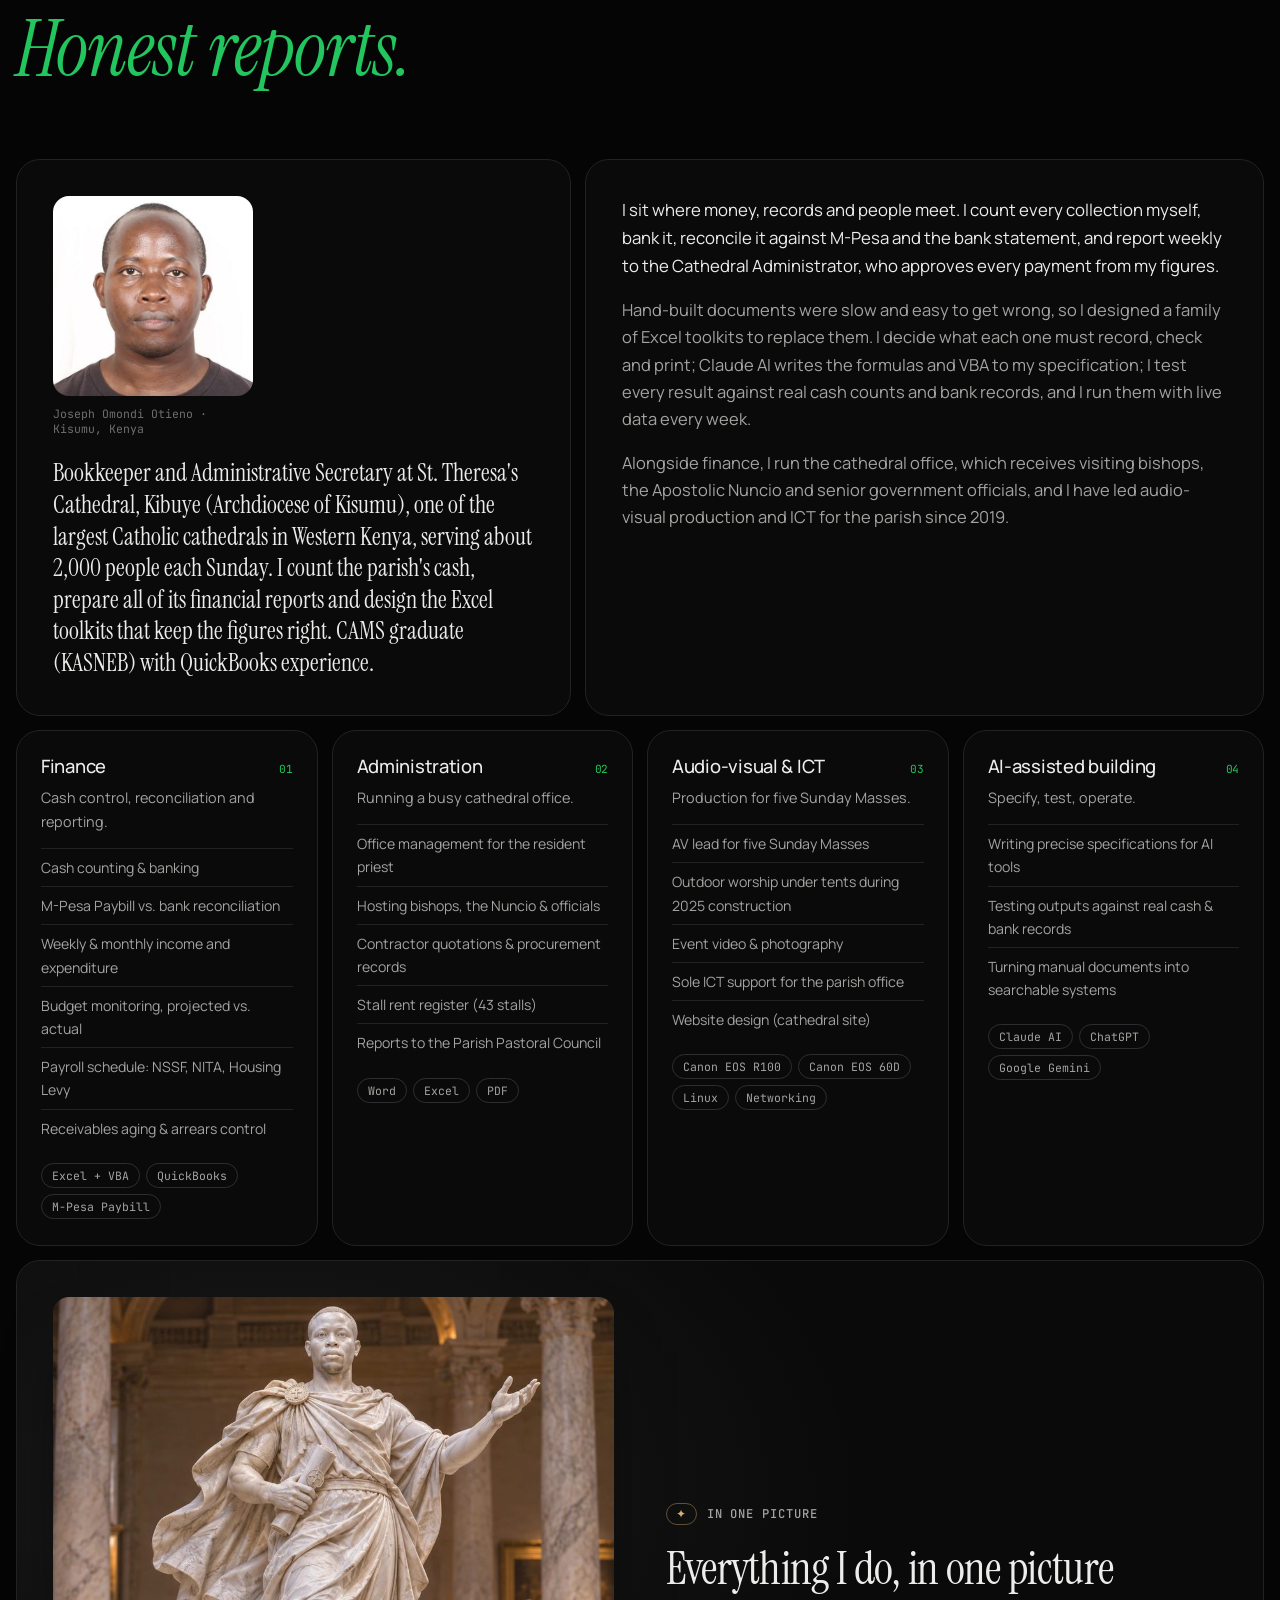
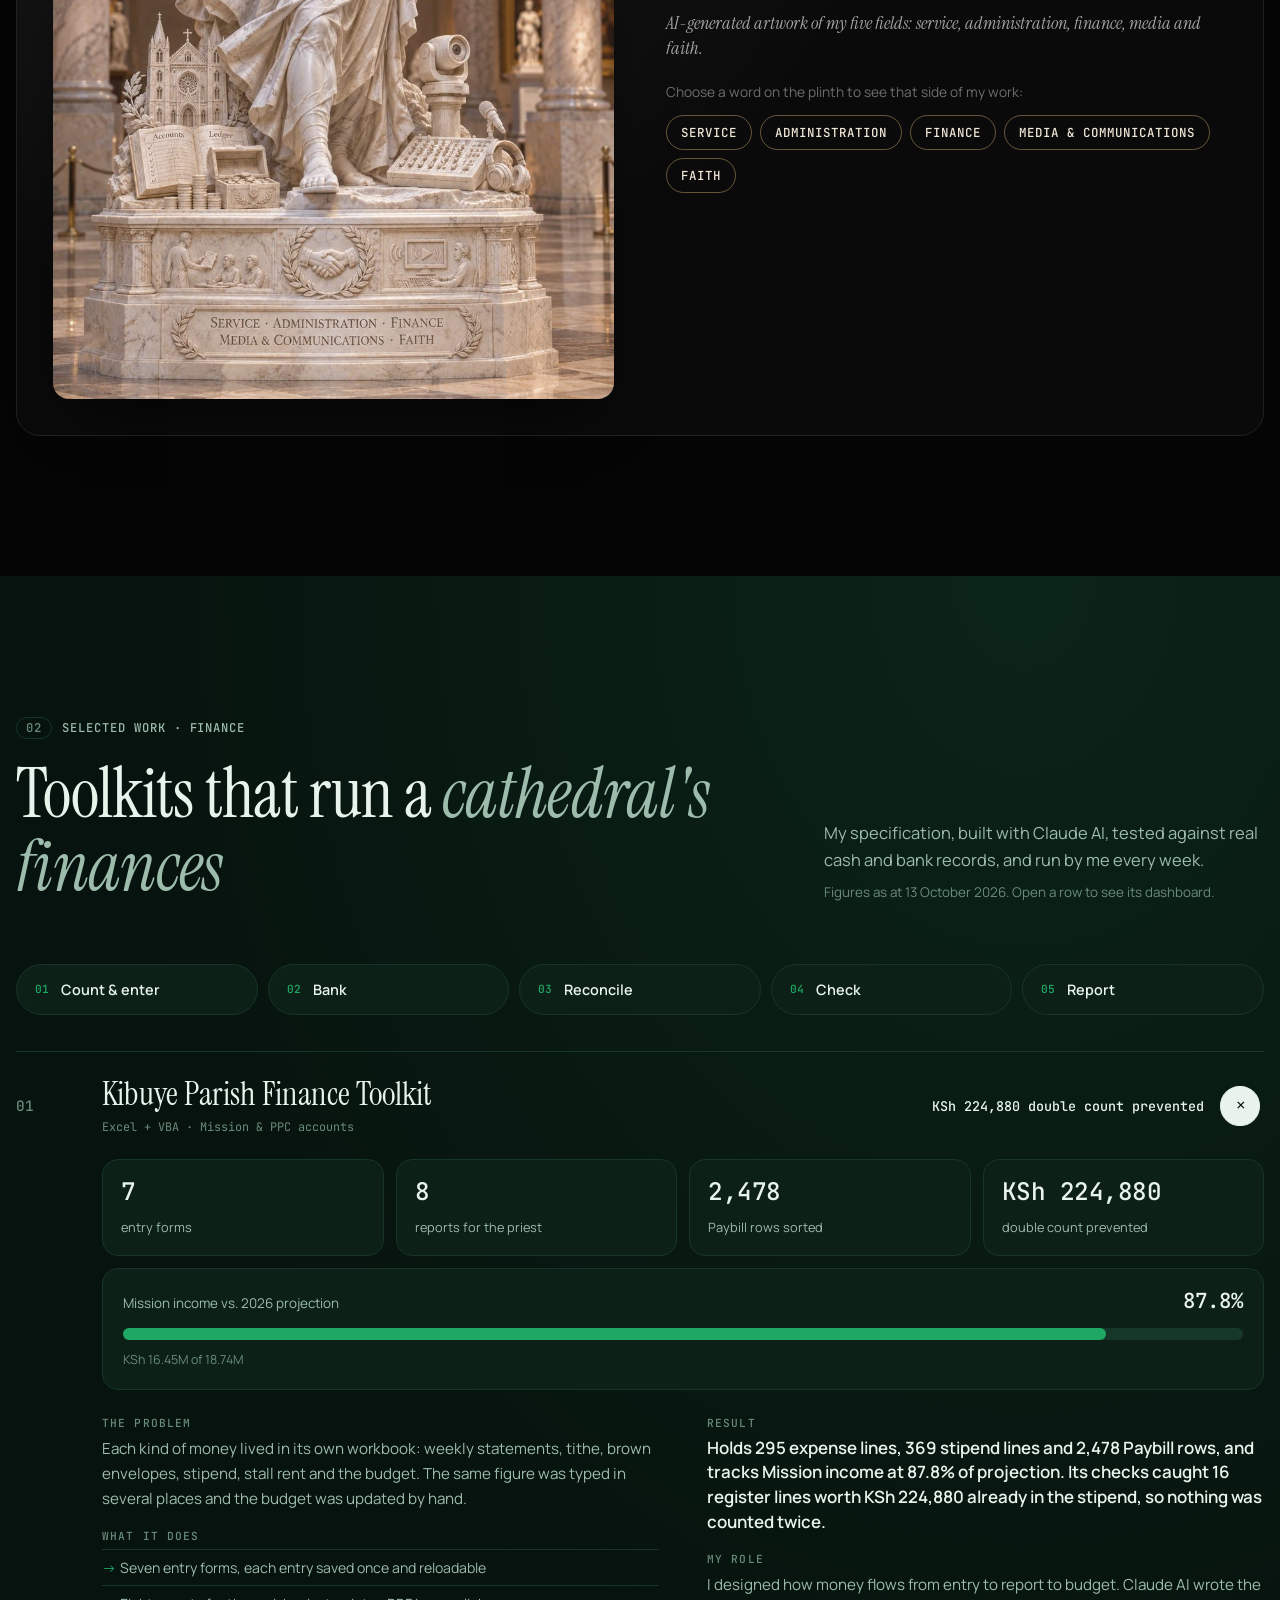
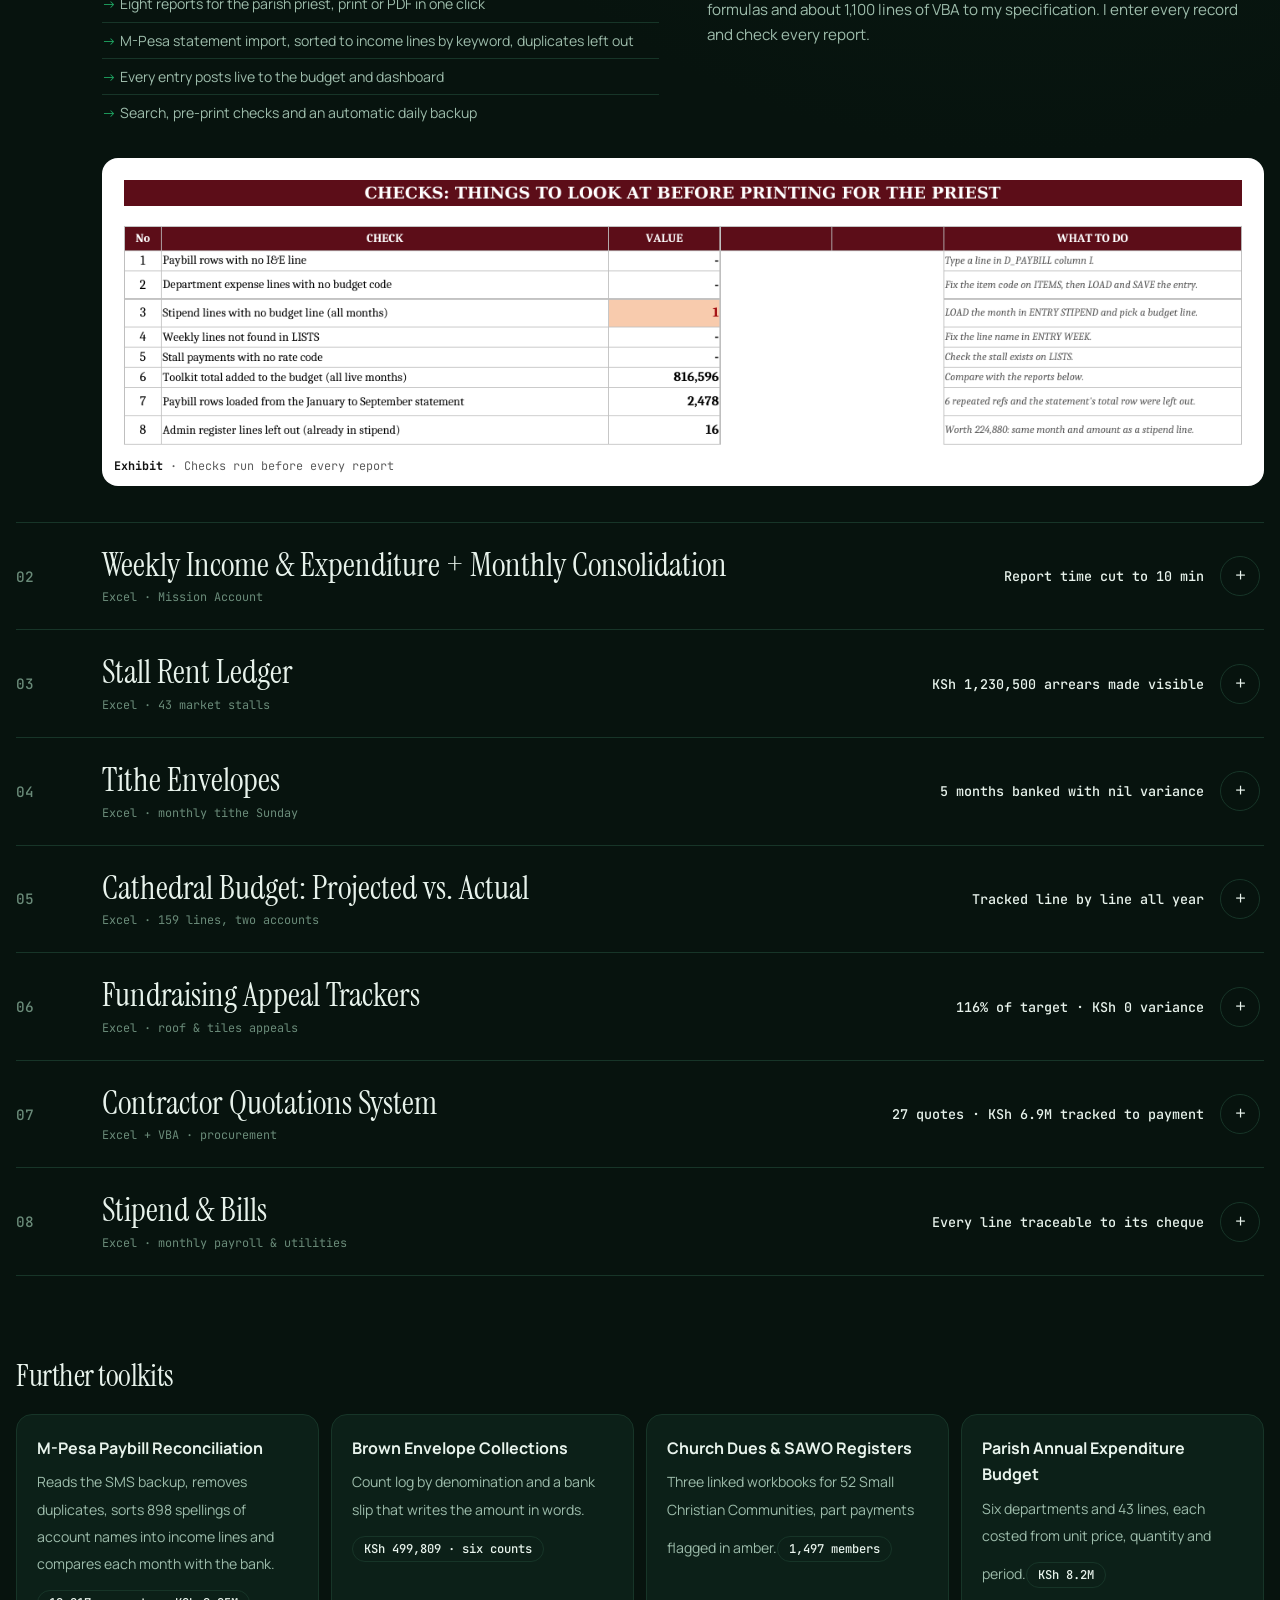
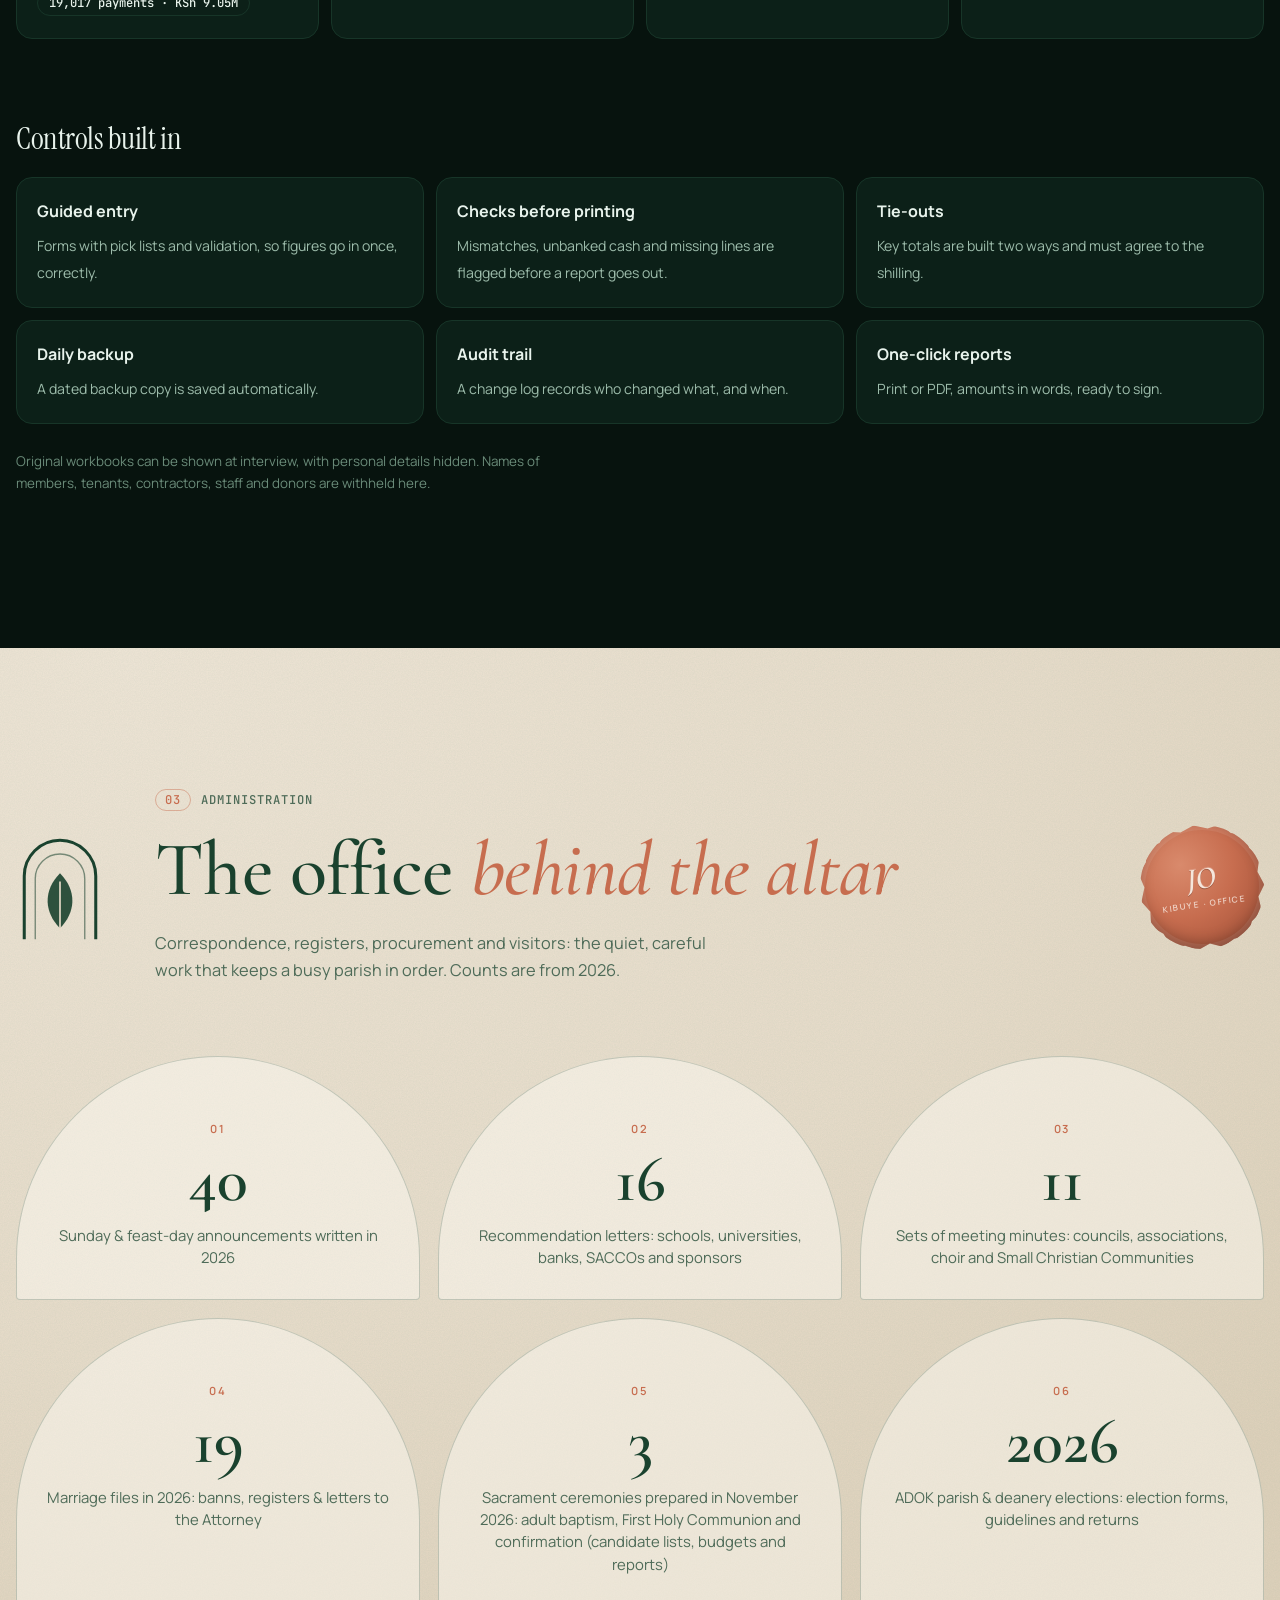
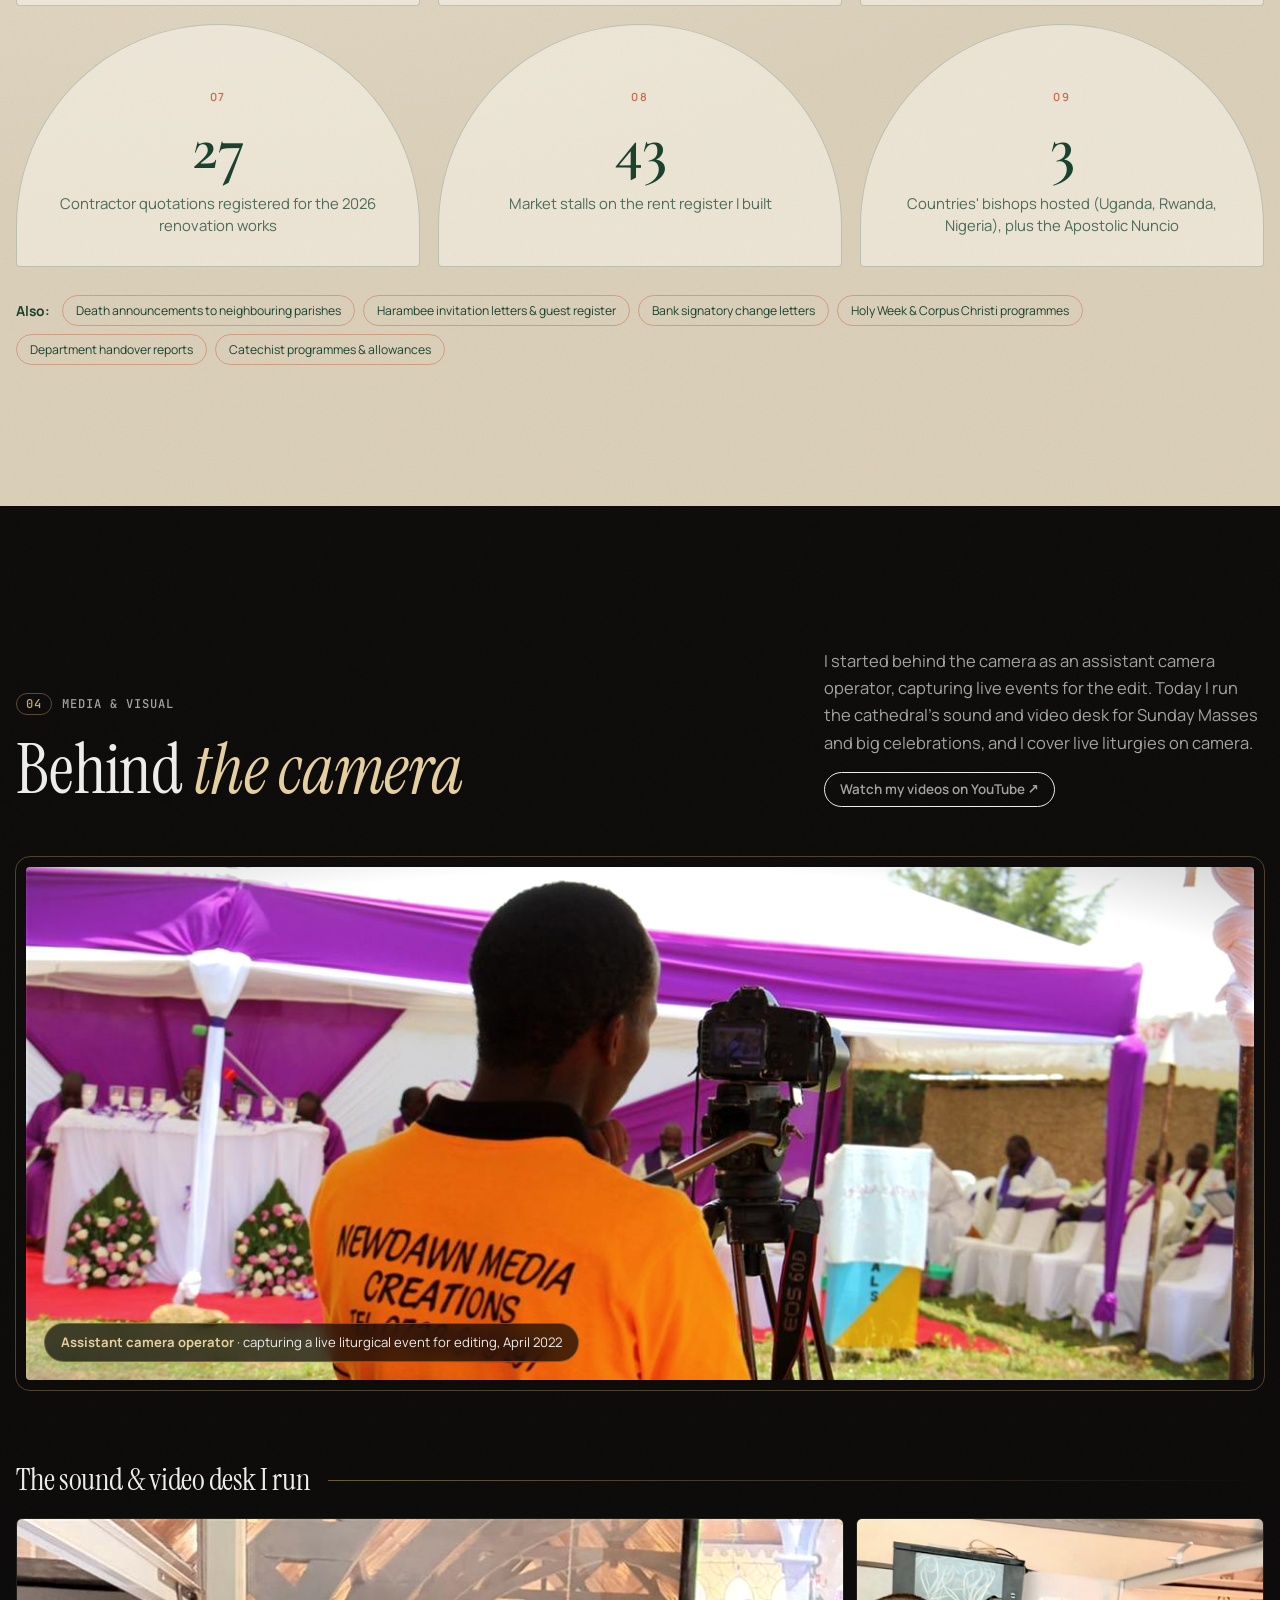
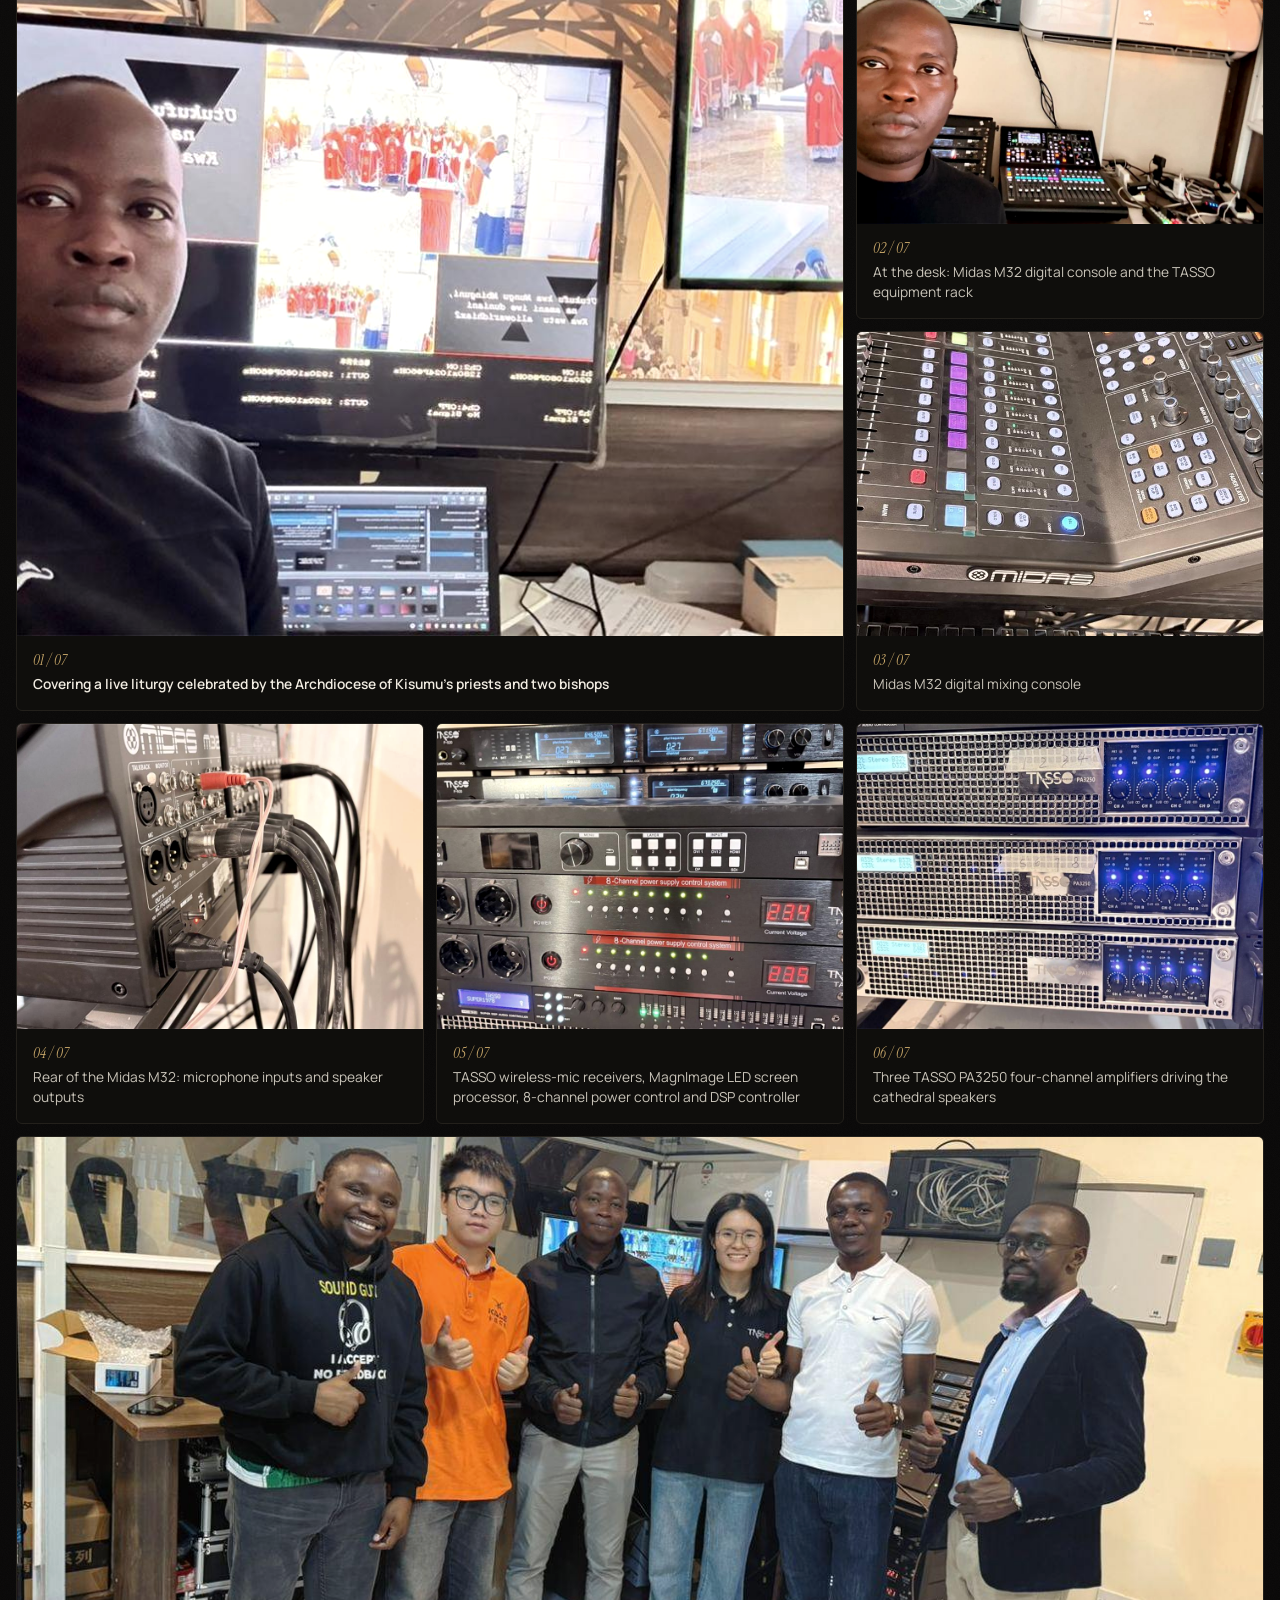
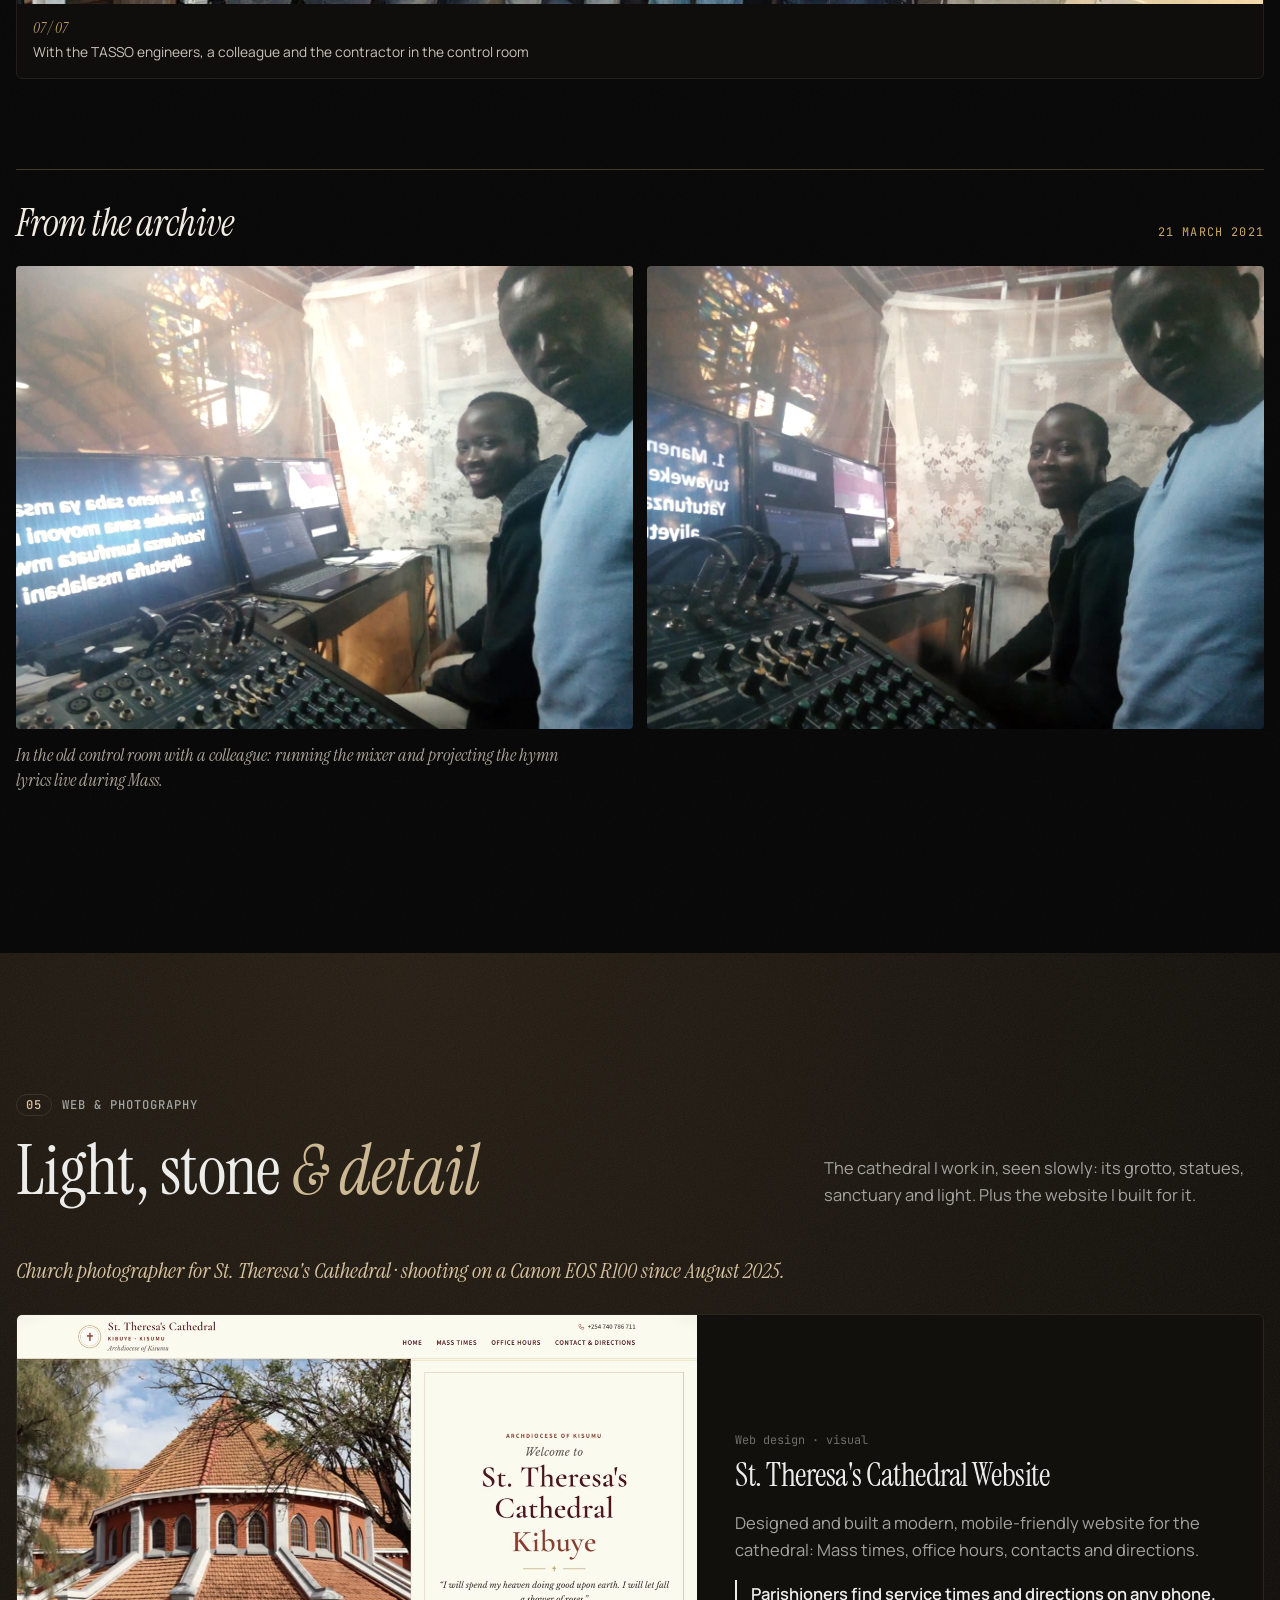
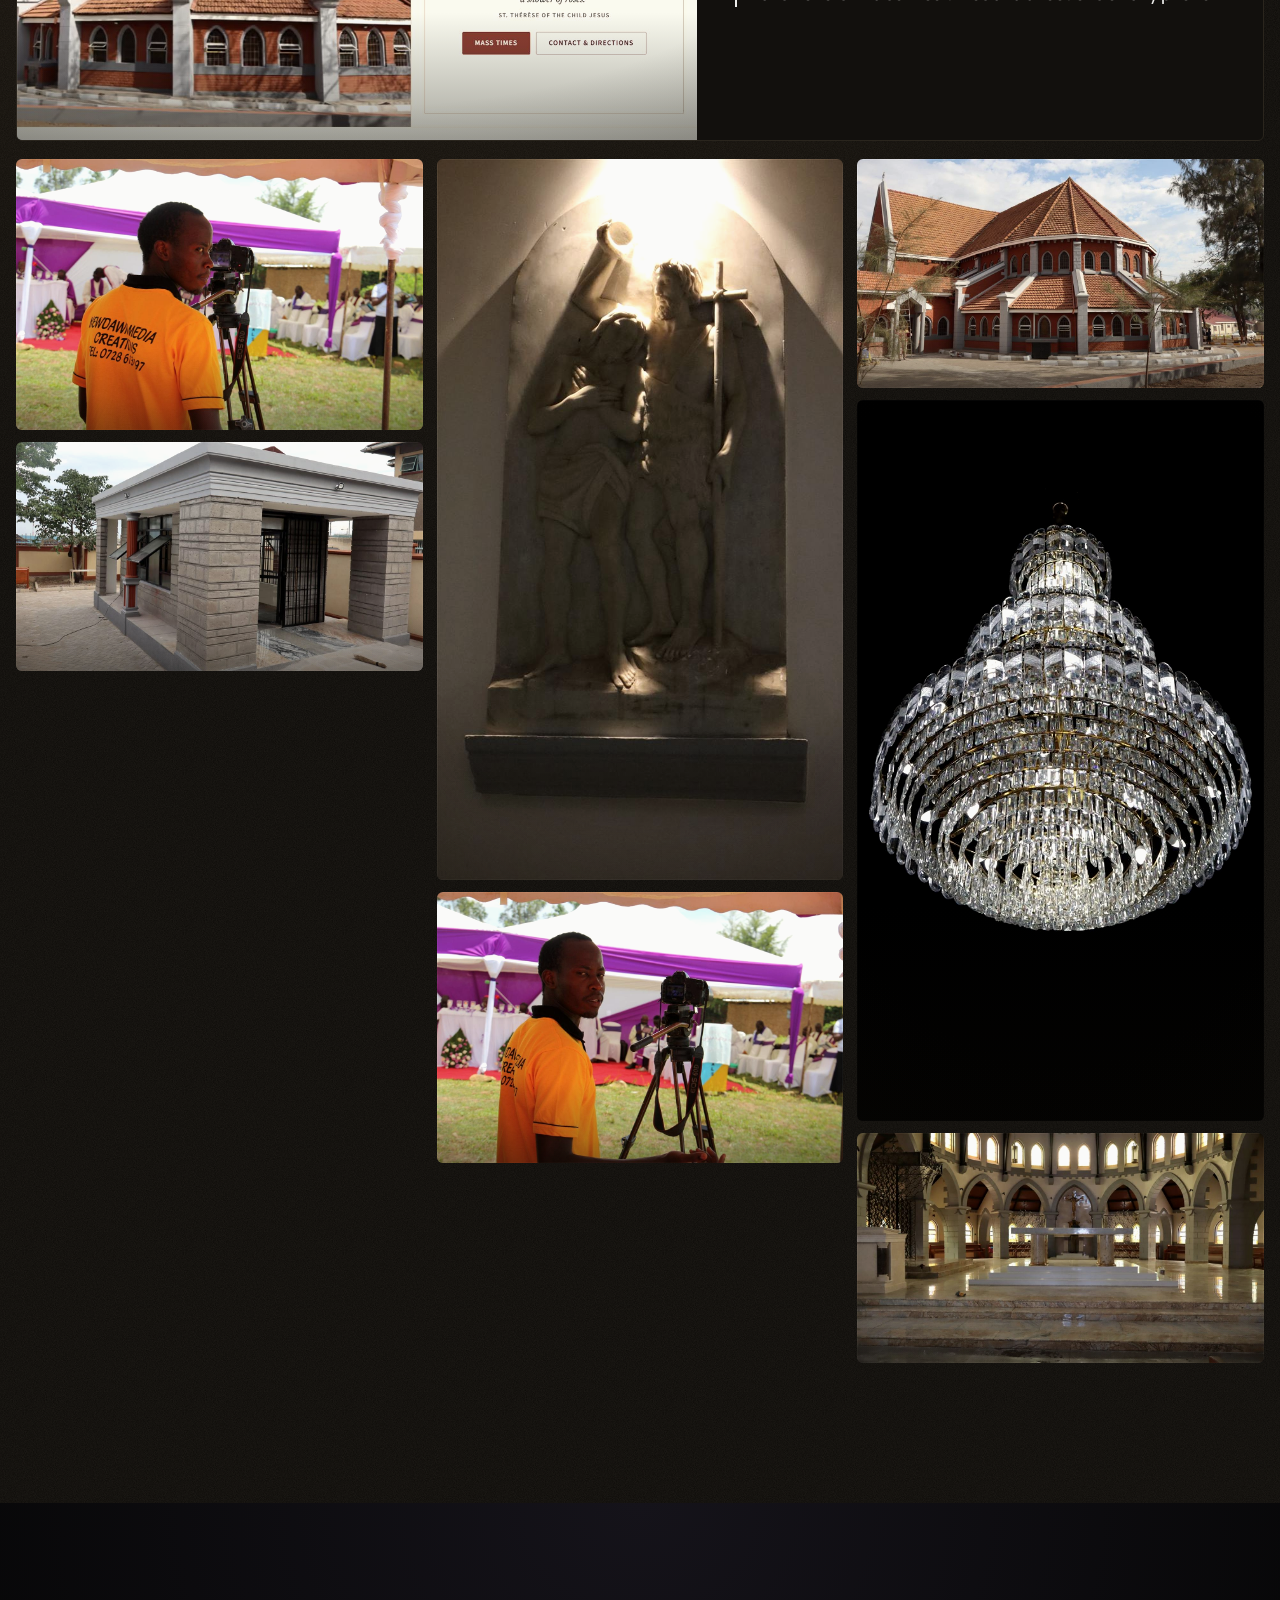
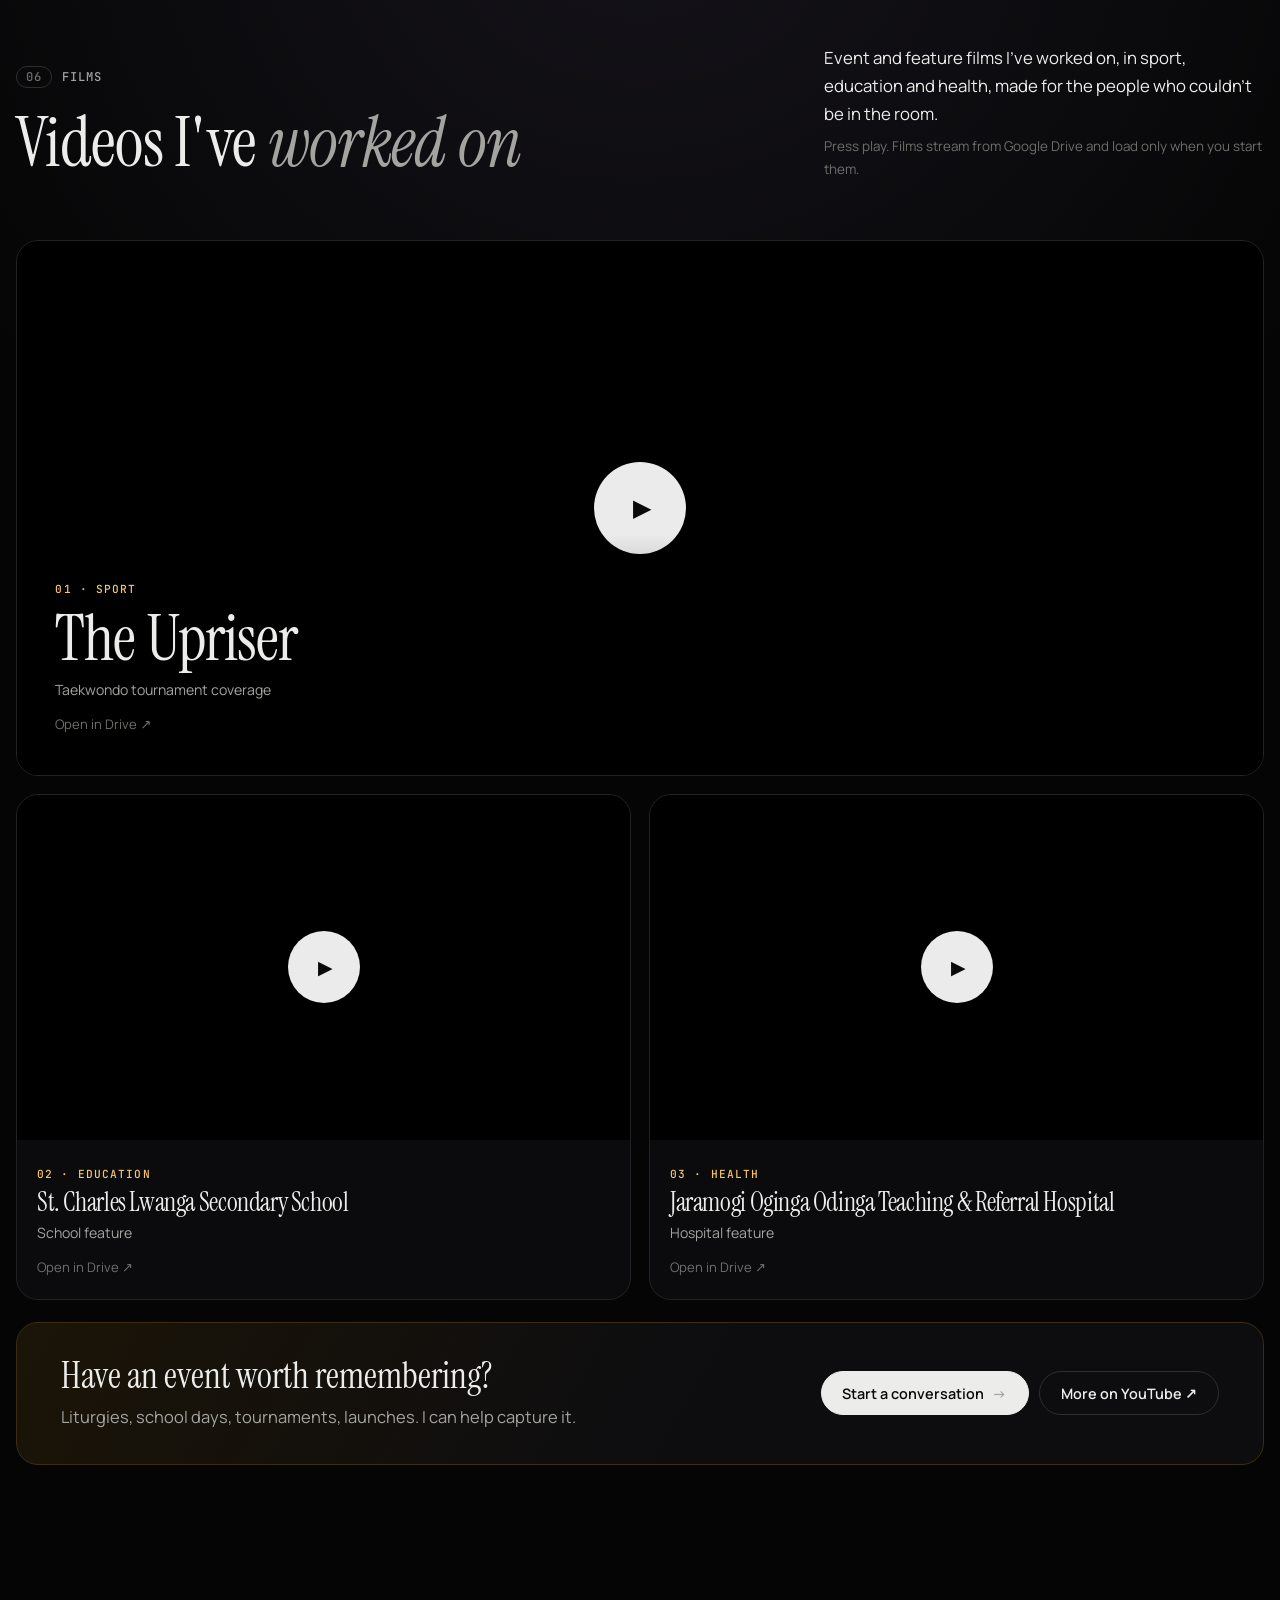
==== commit 1ab4ed8d: "feat: darkroom photography wall with photo details Co-Authored-By: Claude Opus 5.5 <noreply@anthropi" ====
--- a/index.html
+++ b/index.html
@@ -36,7 +36,7 @@
   <link rel="preconnect" href="https://fonts.googleapis.com" />
   <link rel="preconnect" href="https://fonts.gstatic.com" crossorigin />
   <link href="https://fonts.googleapis.com/css2?family=Cormorant+Garamond:ital,wght@0,500;0,600;1,500&family=Instrument+Serif:ital@0;1&family=JetBrains+Mono:wght@400;500&family=Manrope:wght@400;500;600;700&display=swap" rel="stylesheet" />
-  <link rel="stylesheet" href="styles.css?v=20261127f" />
+  <link rel="stylesheet" href="styles.css?v=20261127h" />
 </head>
 <body id="top">
   <div class="progress" aria-hidden="true"><i id="progress"></i></div>
@@ -195,6 +195,7 @@
           </div>
           <p class="sec-lede">The cathedral I work in, seen slowly: its grotto, statues, sanctuary and light. Plus the website I built for it.</p>
         </header>
+        <p class="photo-intro" id="photo-intro"></p>
         <div class="projects" id="projects"></div>
         <div class="gallery" id="gallery"></div>
       </div>
@@ -300,9 +301,9 @@
     <button class="lightbox__nav lightbox__next" aria-label="Next photo">›</button>
   </dialog>
 
-  <script src="content.js?v=20261127f"></script>
-  <script src="versions.js?v=20261127f"></script>
-  <script src="script.js?v=20261127f"></script>
-  <script src="hero.js?v=20261127f"></script>
+  <script src="content.js?v=20261127h"></script>
+  <script src="versions.js?v=20261127h"></script>
+  <script src="script.js?v=20261127h"></script>
+  <script src="hero.js?v=20261127h"></script>
 </body>
 </html>
--- a/styles.css
+++ b/styles.css
@@ -764,3 +764,24 @@
 }
 @media (prefers-reduced-motion: reduce) { .swap { animation: none; } }
 @media print { .roles { display: block; } .roles__panel { display: none; } .role__drawer { display: block !important; } .role__photo { display: none; } }
+
+/* =====================================================================
+   05 · WEB & PHOTOGRAPHY: darkroom wall (warm, grainy) + details strip on every photo
+   ===================================================================== */
+.natural { position: relative; isolation: isolate; background: radial-gradient(120% 80% at 30% 0%, #241c12, #0d0b08 70%); }
+.natural::before { content: ""; position: absolute; inset: 0; z-index: -1; pointer-events: none; opacity: .2;
+  background: url("data:image/svg+xml,%3Csvg xmlns='http://www.w3.org/2000/svg' width='160' height='160'%3E%3Cfilter id='g'%3E%3CfeTurbulence type='fractalNoise' baseFrequency='1.1' numOctaves='2' stitchTiles='stitch'/%3E%3CfeColorMatrix values='0 0 0 0 1  0 0 0 0 .9  0 0 0 0 .75  0 0 0 .35 0'/%3E%3C/filter%3E%3Crect width='100%25' height='100%25' filter='url(%23g)'/%3E%3C/svg%3E"); }
+.photo-intro { margin: -12px 0 28px; font: italic 400 clamp(1.1rem, 1.8vw, 1.35rem)/1.4 var(--serif); color: #d8c3a0; }
+.natural .gallery span.ph-info { position: absolute; left: 0; right: 0; bottom: 0; top: auto; z-index: 1; display: grid; gap: 3px; padding: 30px 14px 12px; border-radius: 0; text-align: left;
+  background: linear-gradient(transparent, rgb(10 8 5 / .92) 45%); color: #e9dcc4; font: 400 .7rem/1.4 var(--mono); letter-spacing: .02em;
+  opacity: 1; transform: translateY(101%); transition: transform .45s var(--ease-out); }
+.ph-info b { font: italic 400 1.05rem/1.2 var(--serif); color: #fff; letter-spacing: 0; }
+.ph-info i { font: italic 400 .9rem/1.35 var(--serif); color: #e9dcc4; }
+.ph-info small { font: .68rem var(--mono); color: #c9b48f; }
+.natural .gallery button:hover span.ph-info, .natural .gallery button:focus-visible span.ph-info { transform: none; }
+.natural .gallery button { overflow: hidden; }
+@media (hover: none) {
+  .natural .gallery span.ph-info { position: static; transform: none; padding: 10px 2px 4px; background: none; }
+  .natural .gallery button { background: none; }
+}
+@media (prefers-reduced-motion: reduce) { .natural .gallery span.ph-info { transition: none; } }
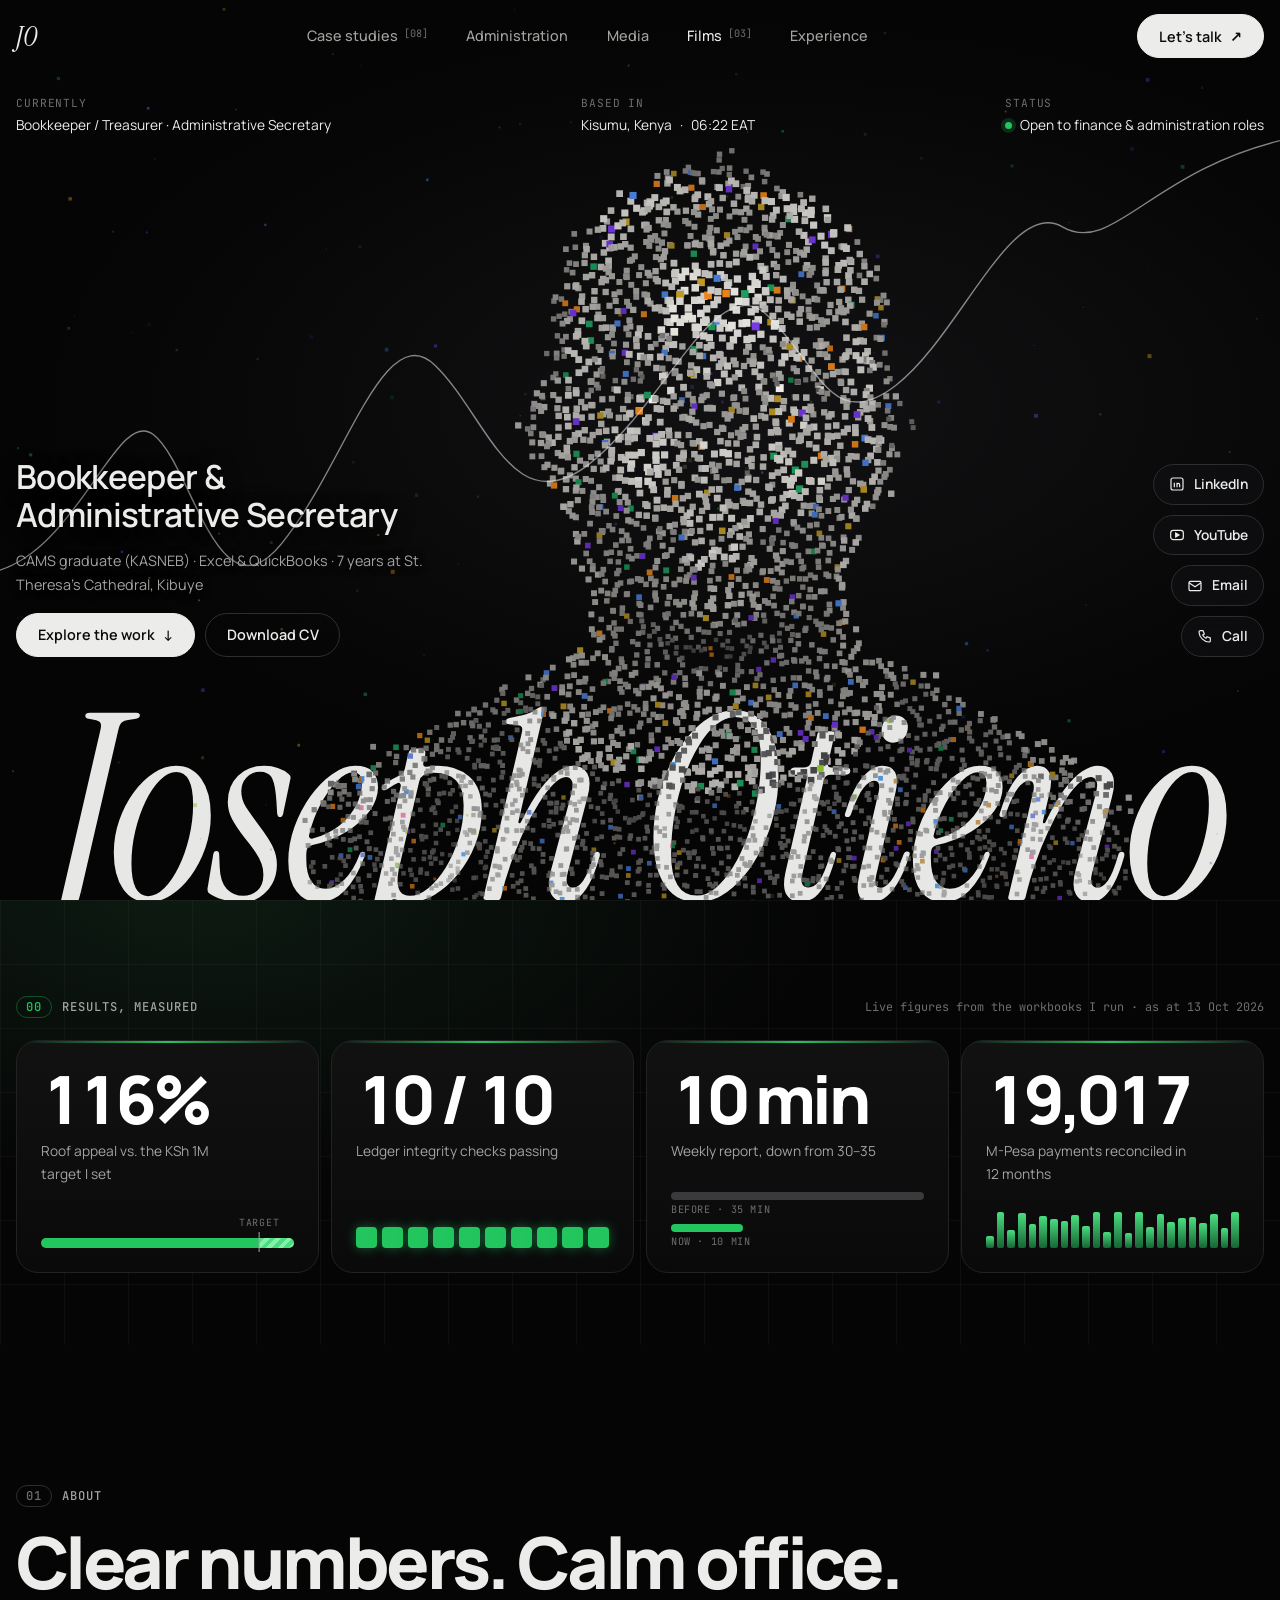
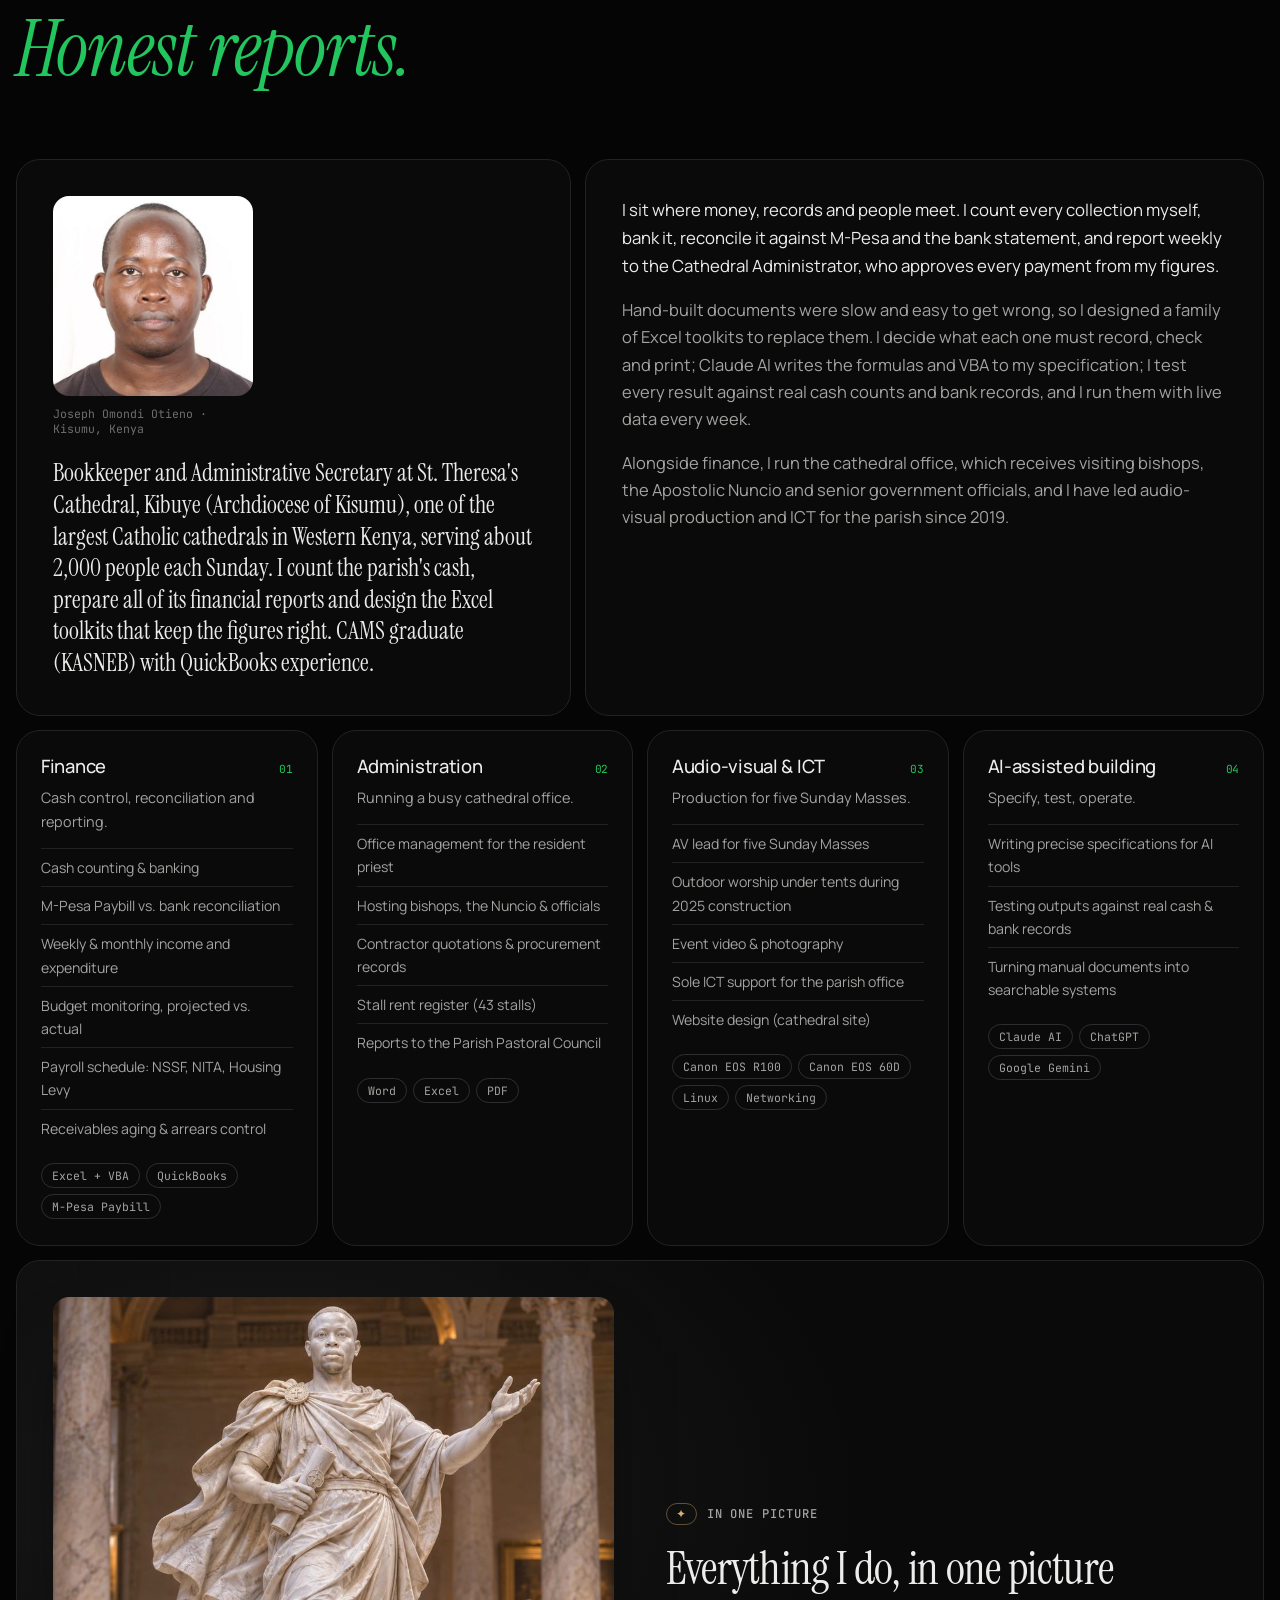
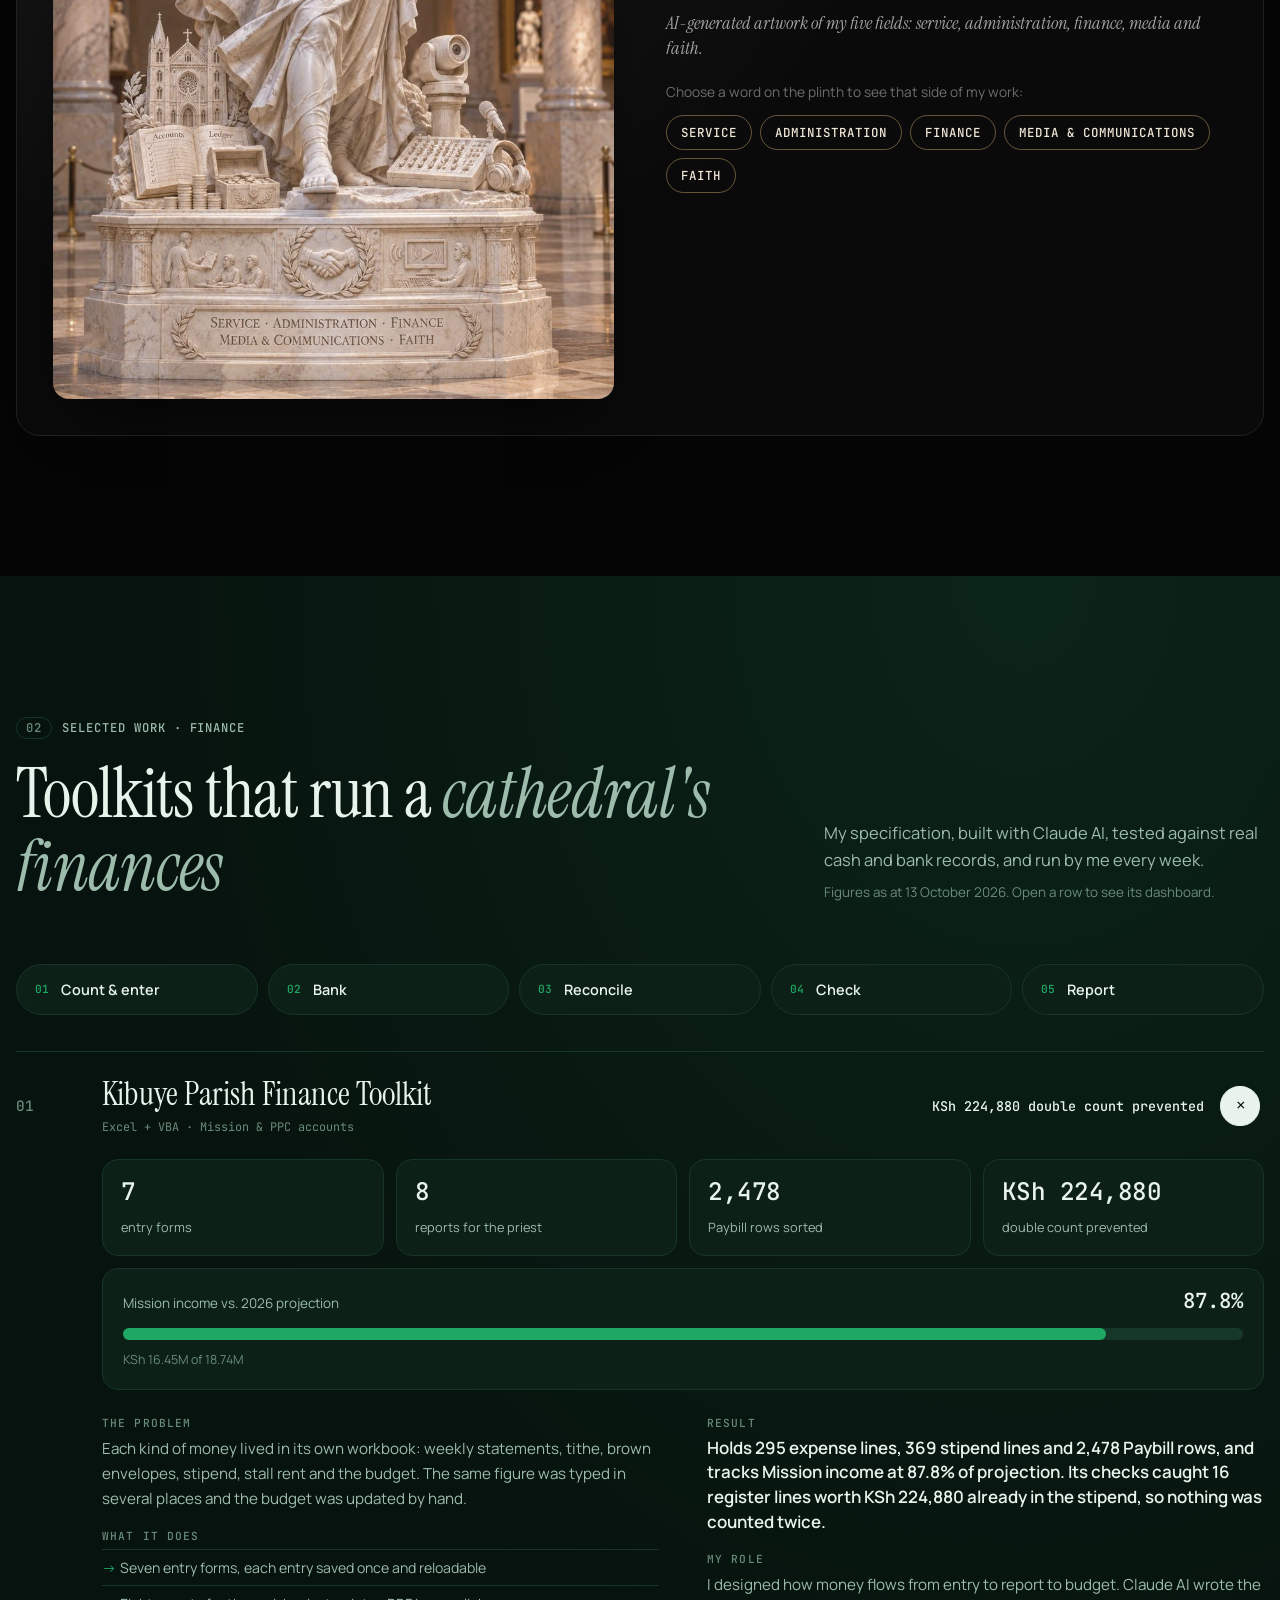
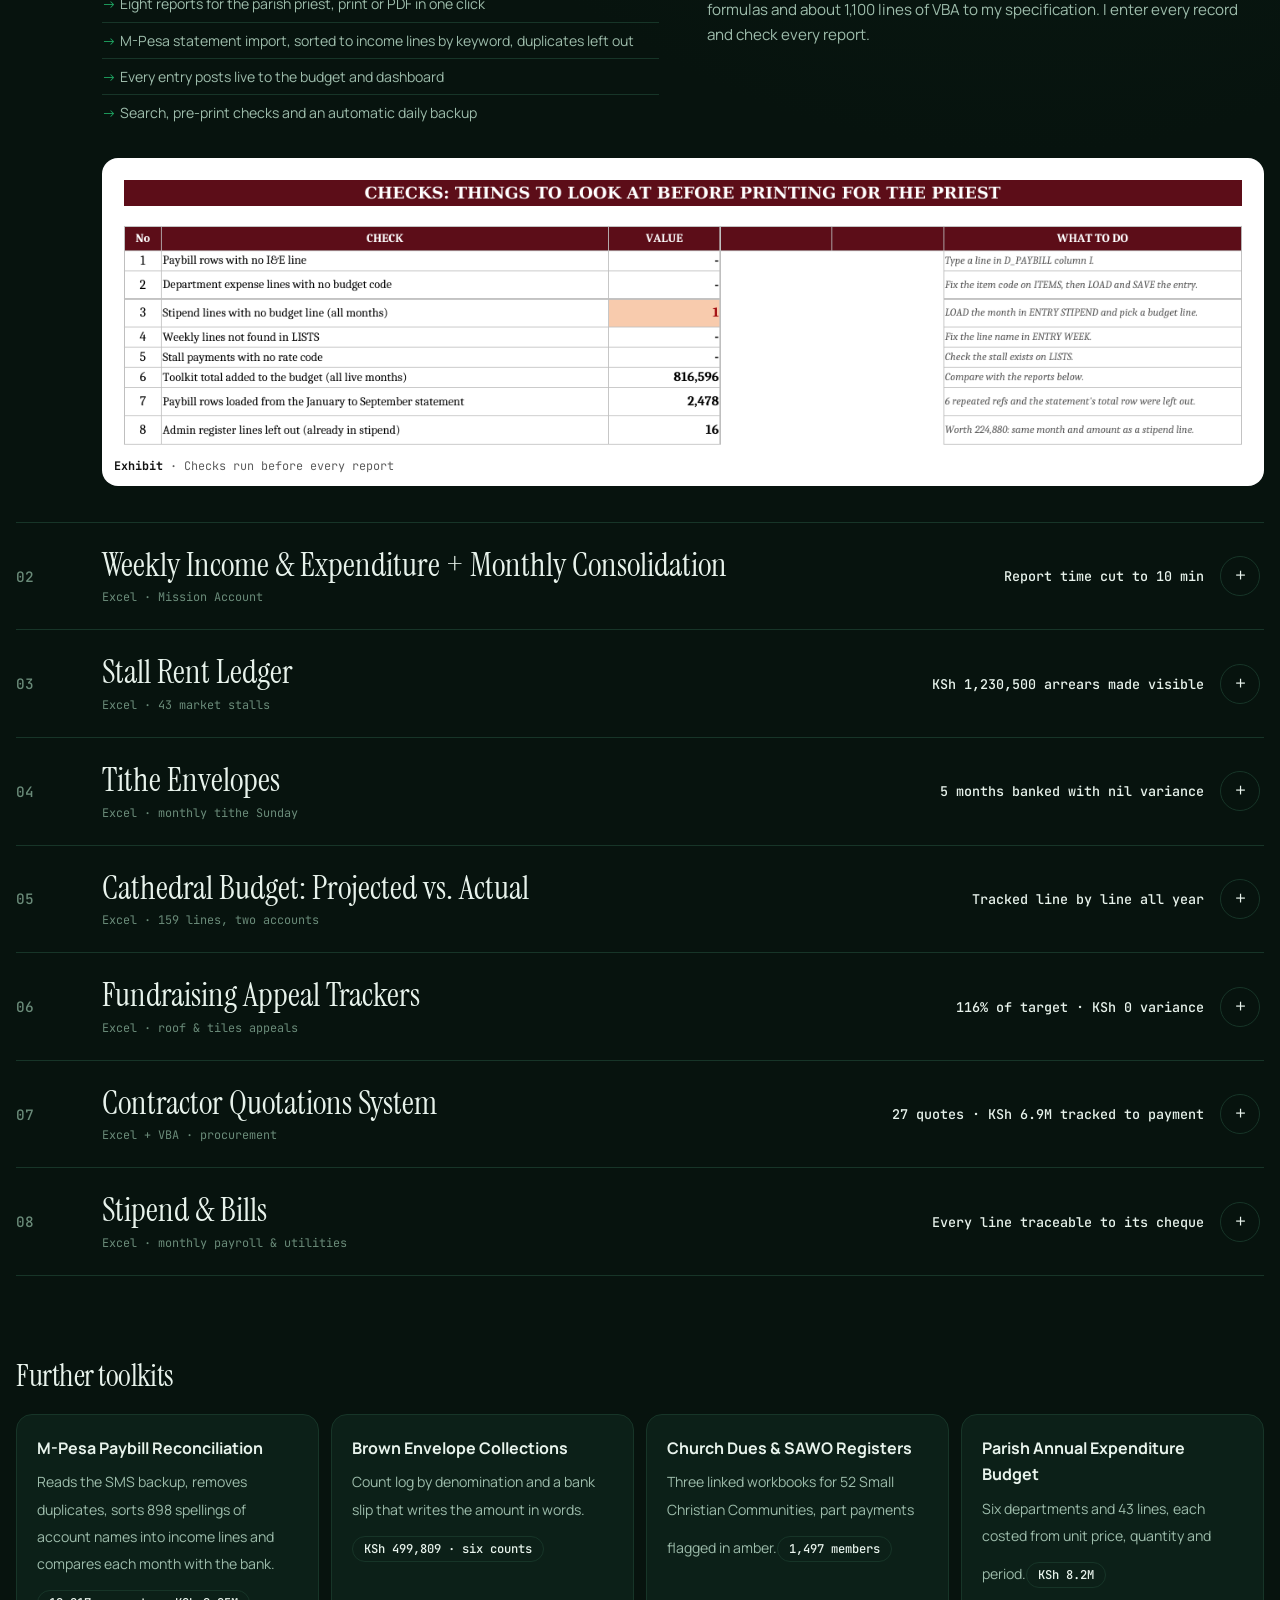
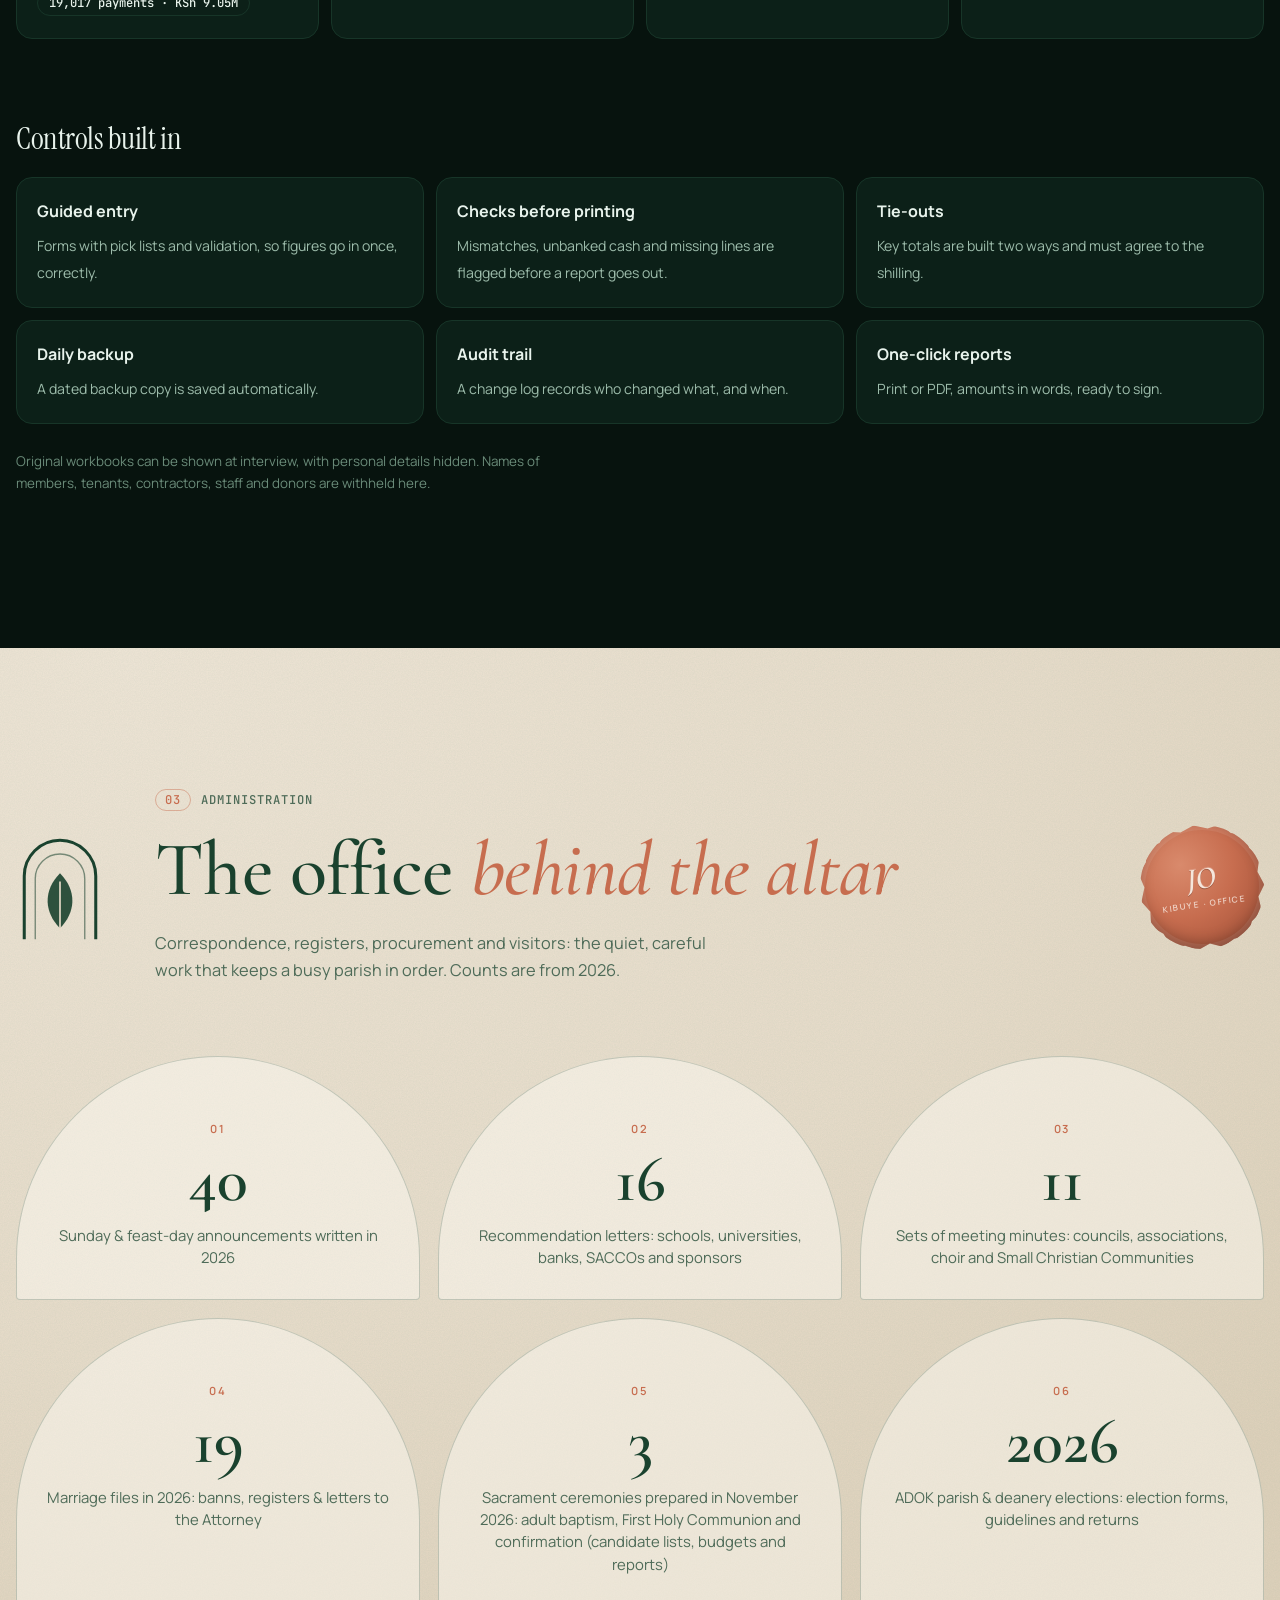
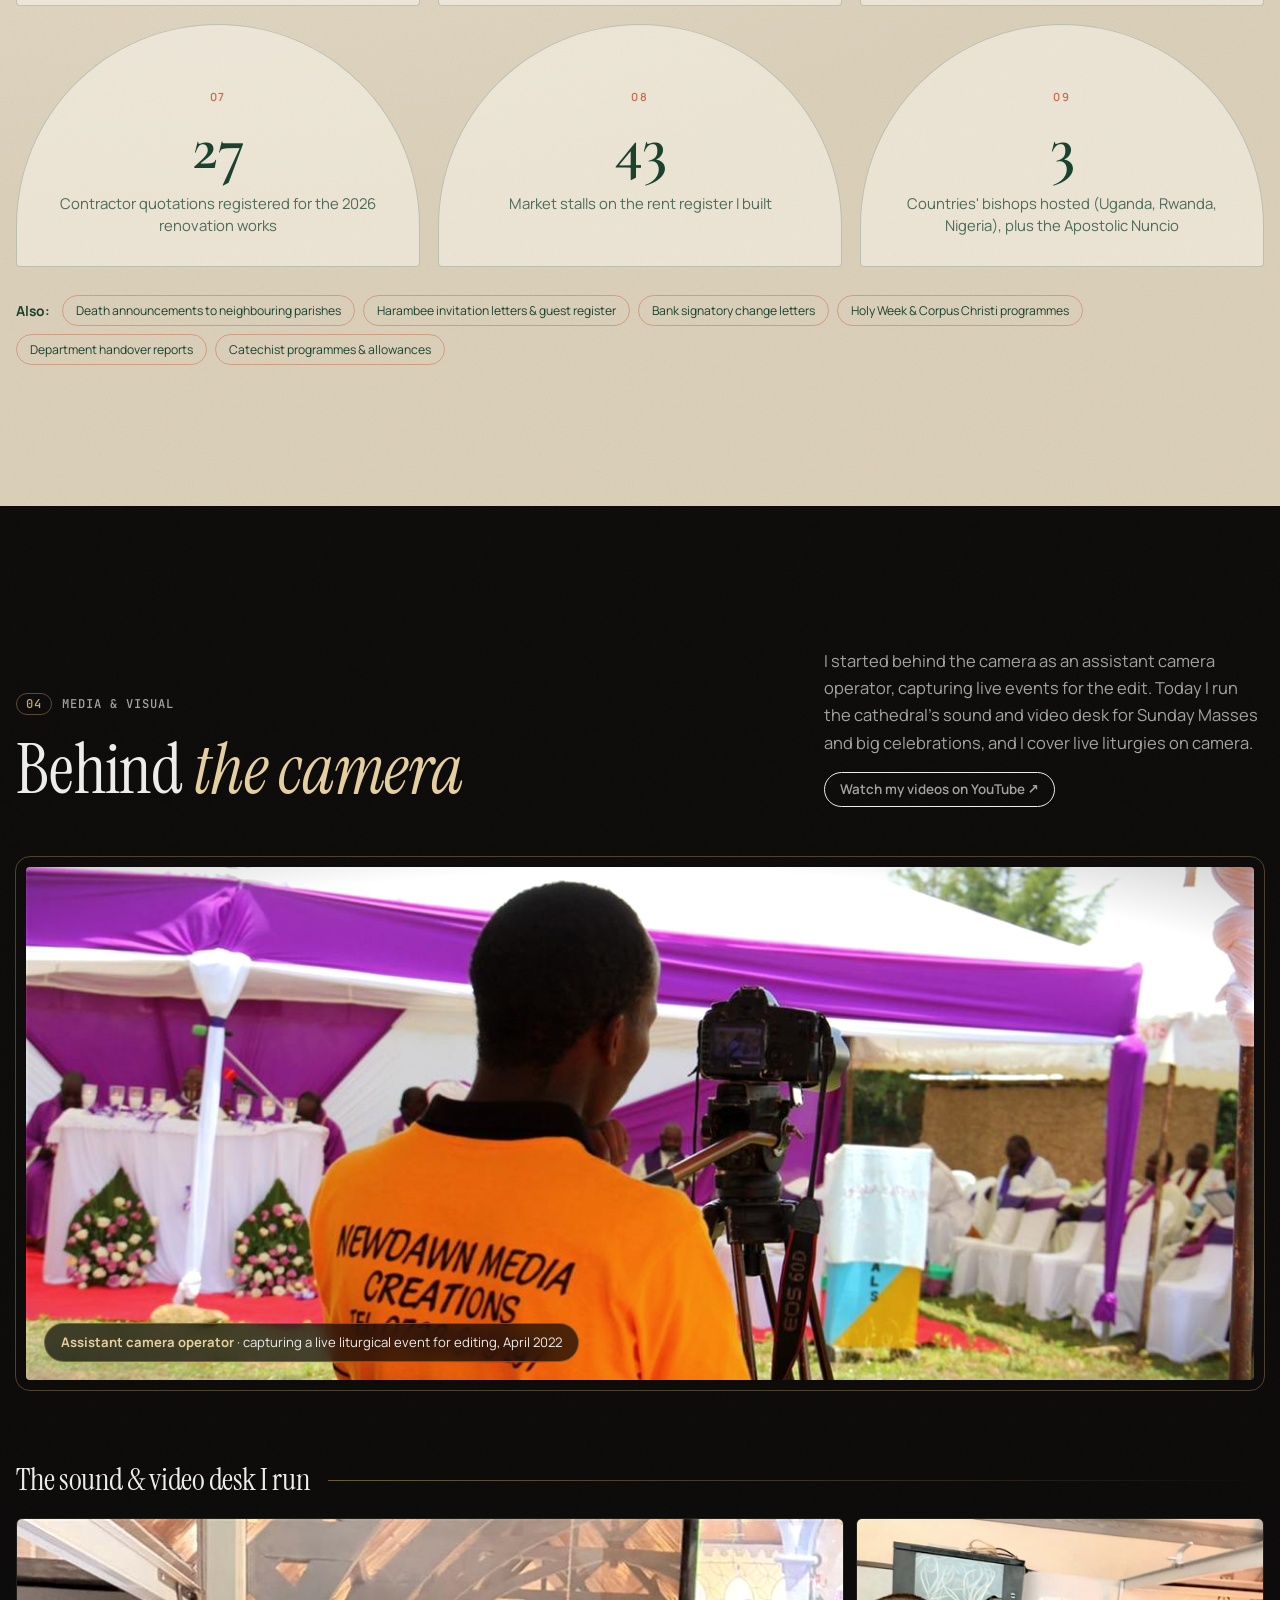
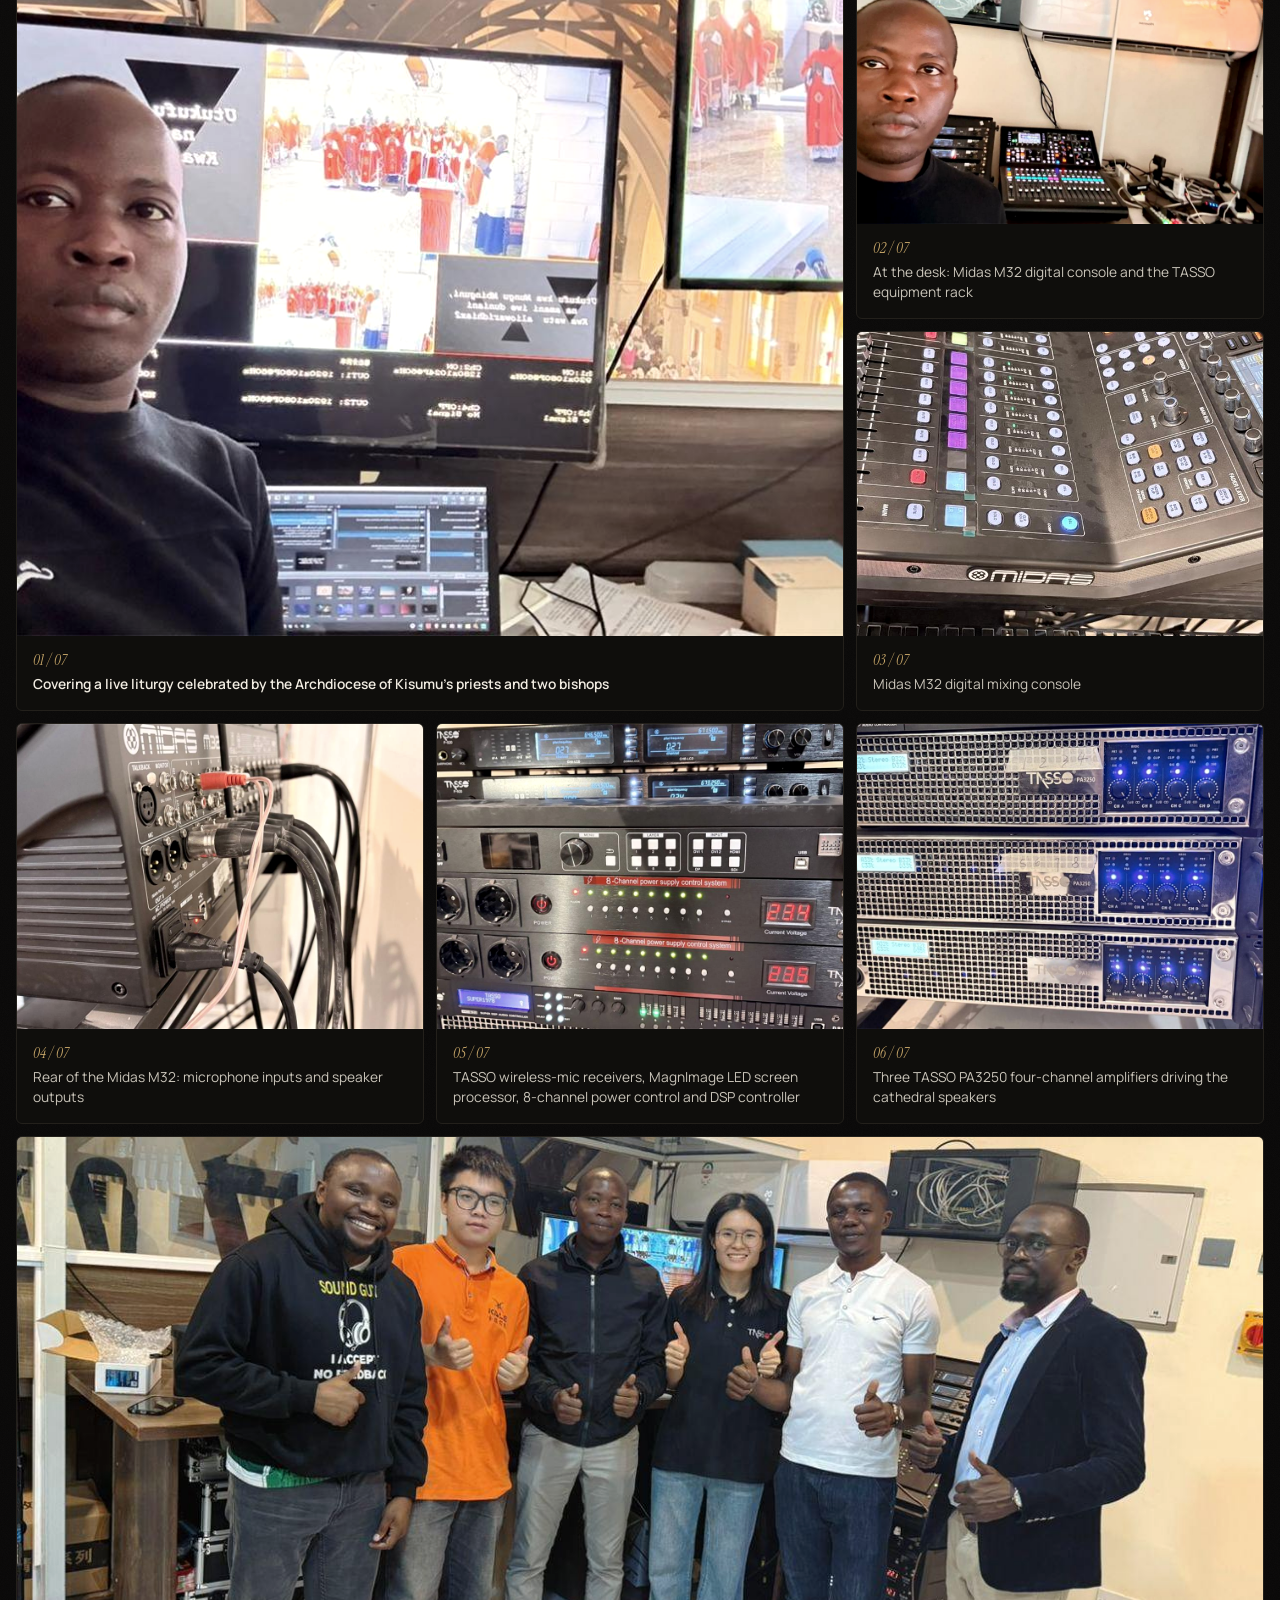
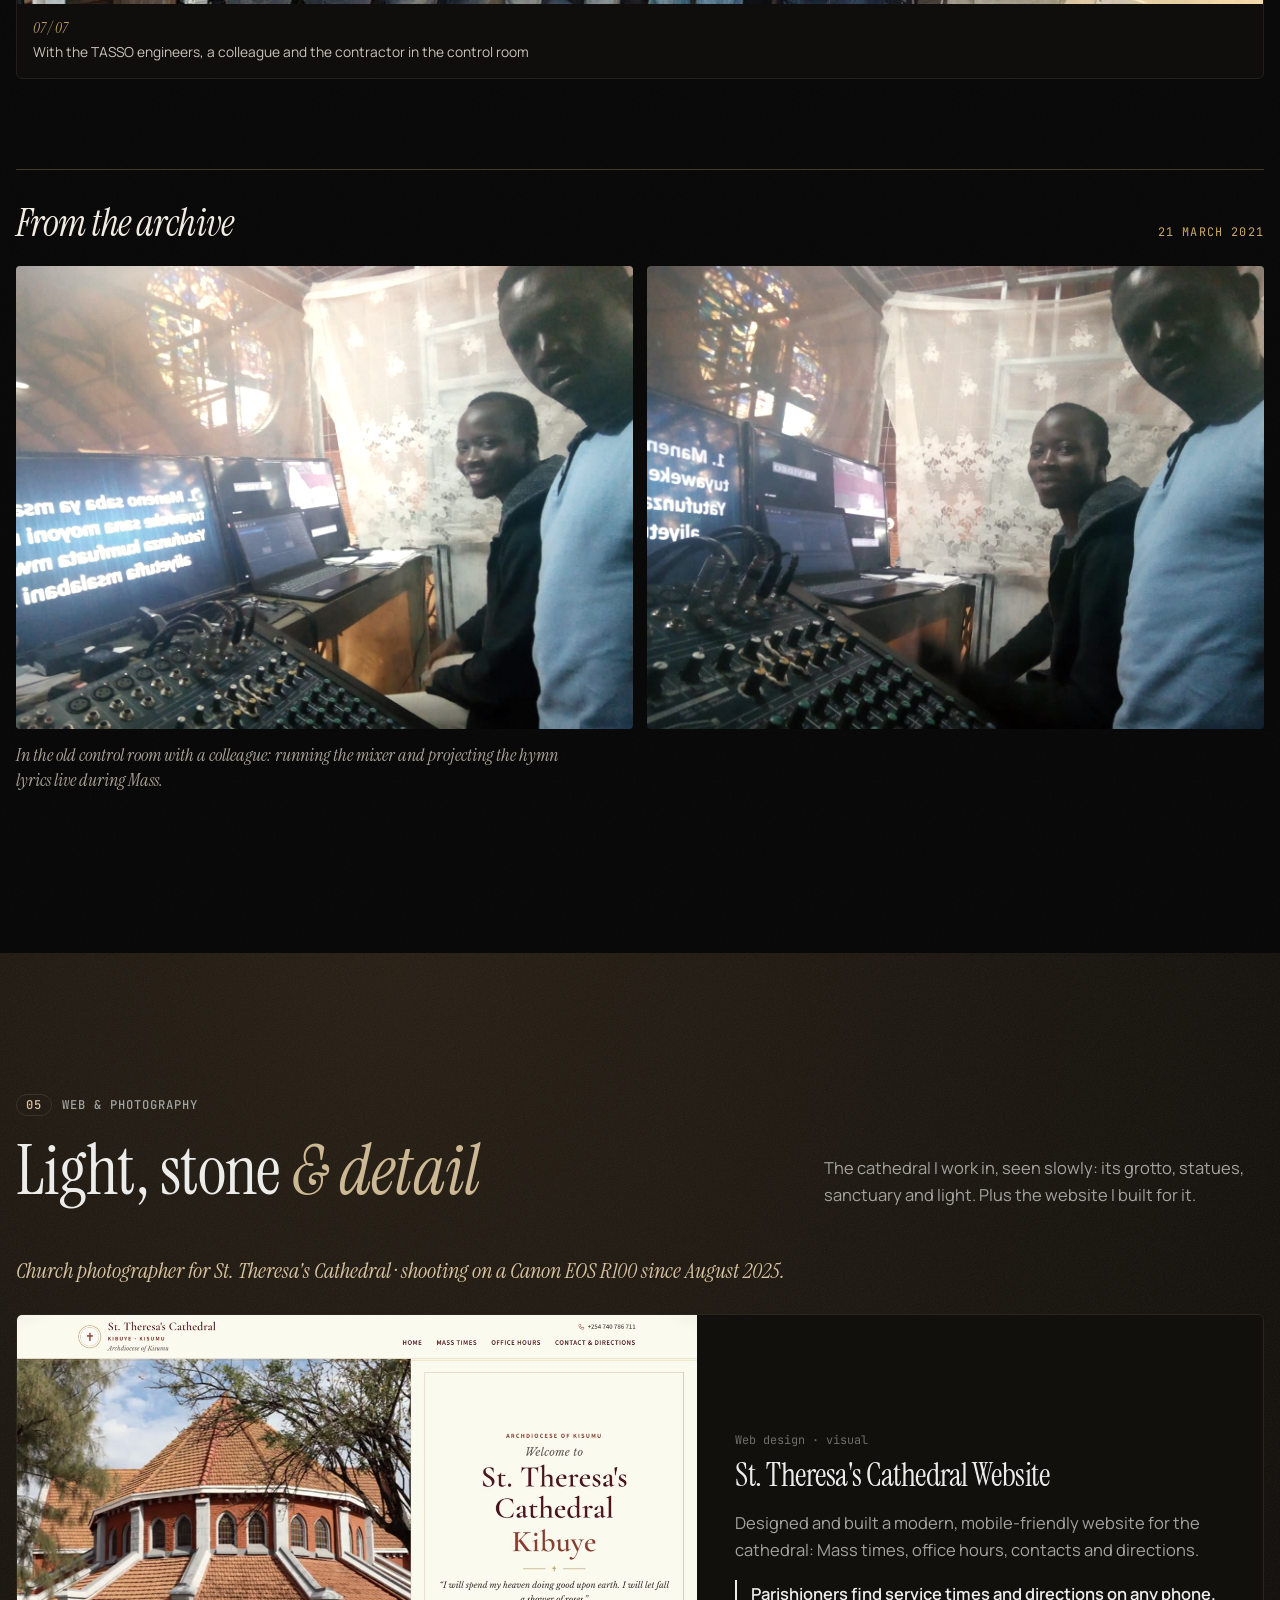
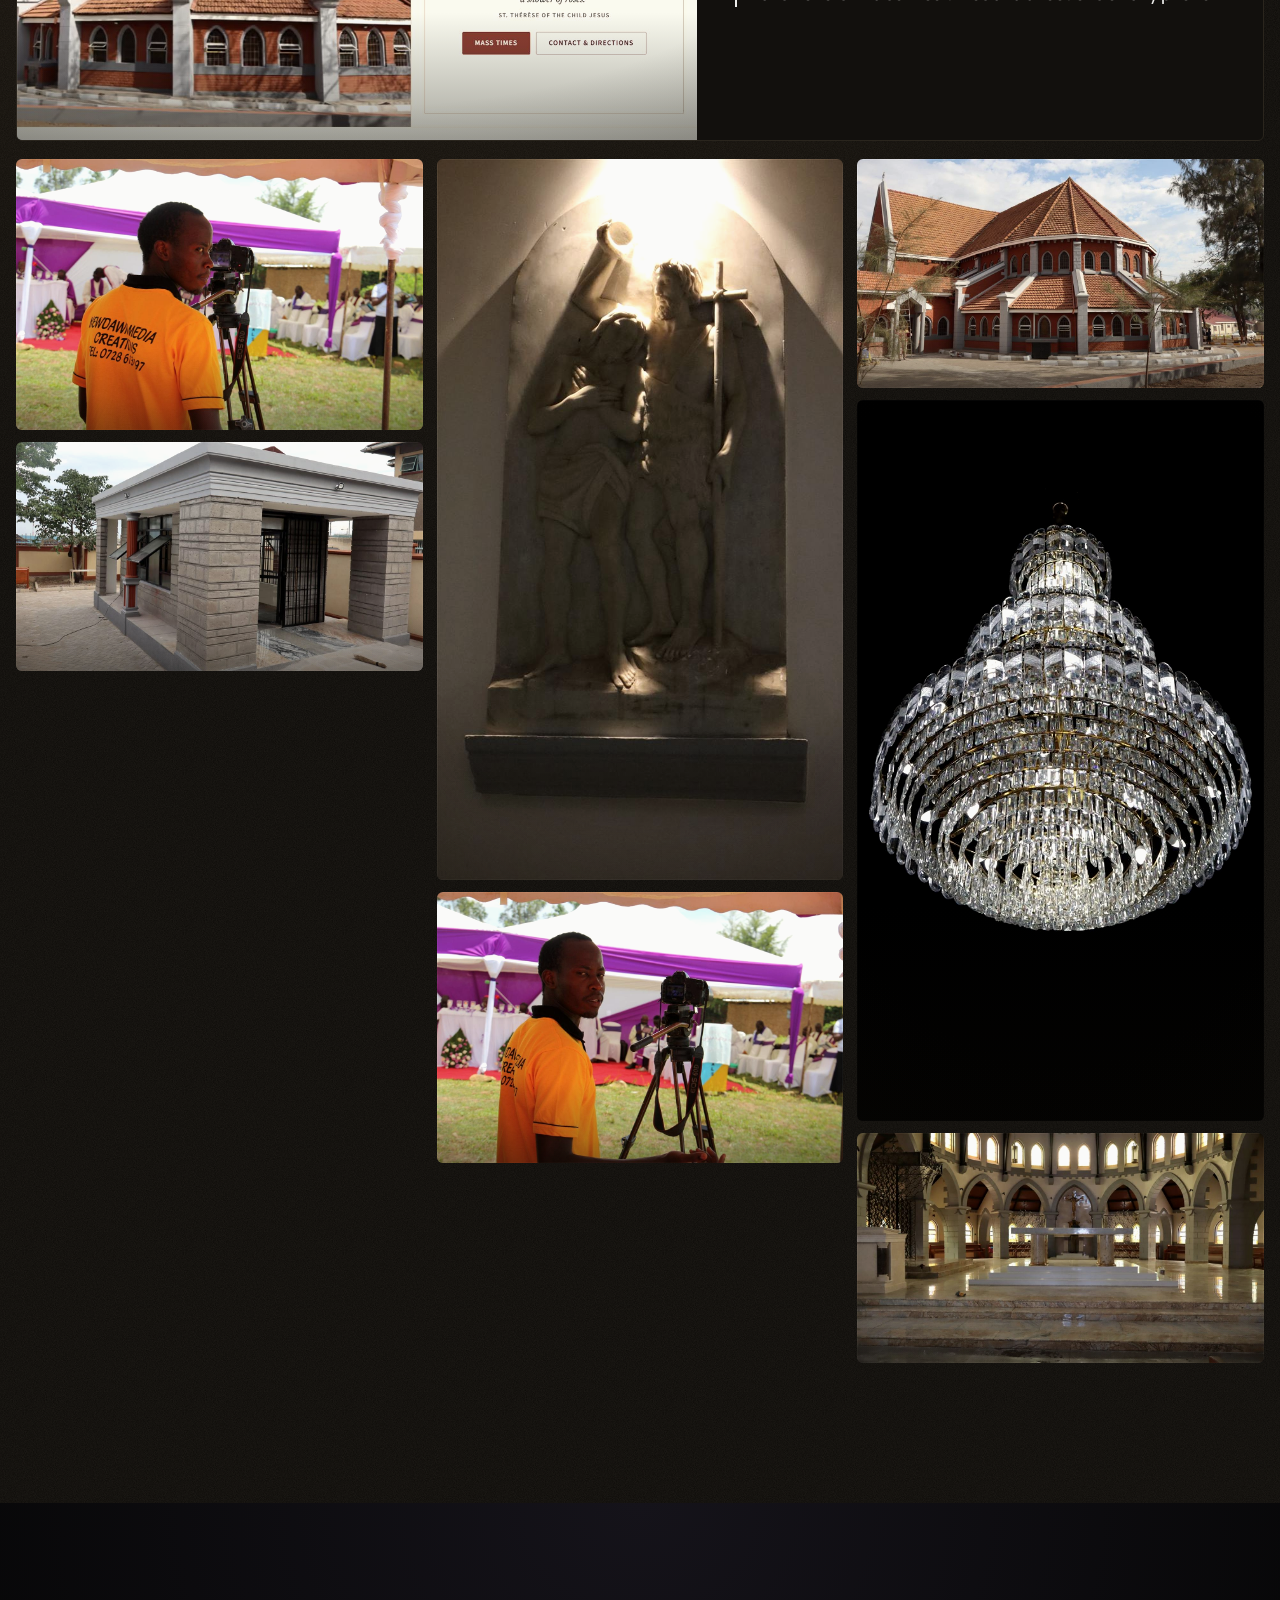
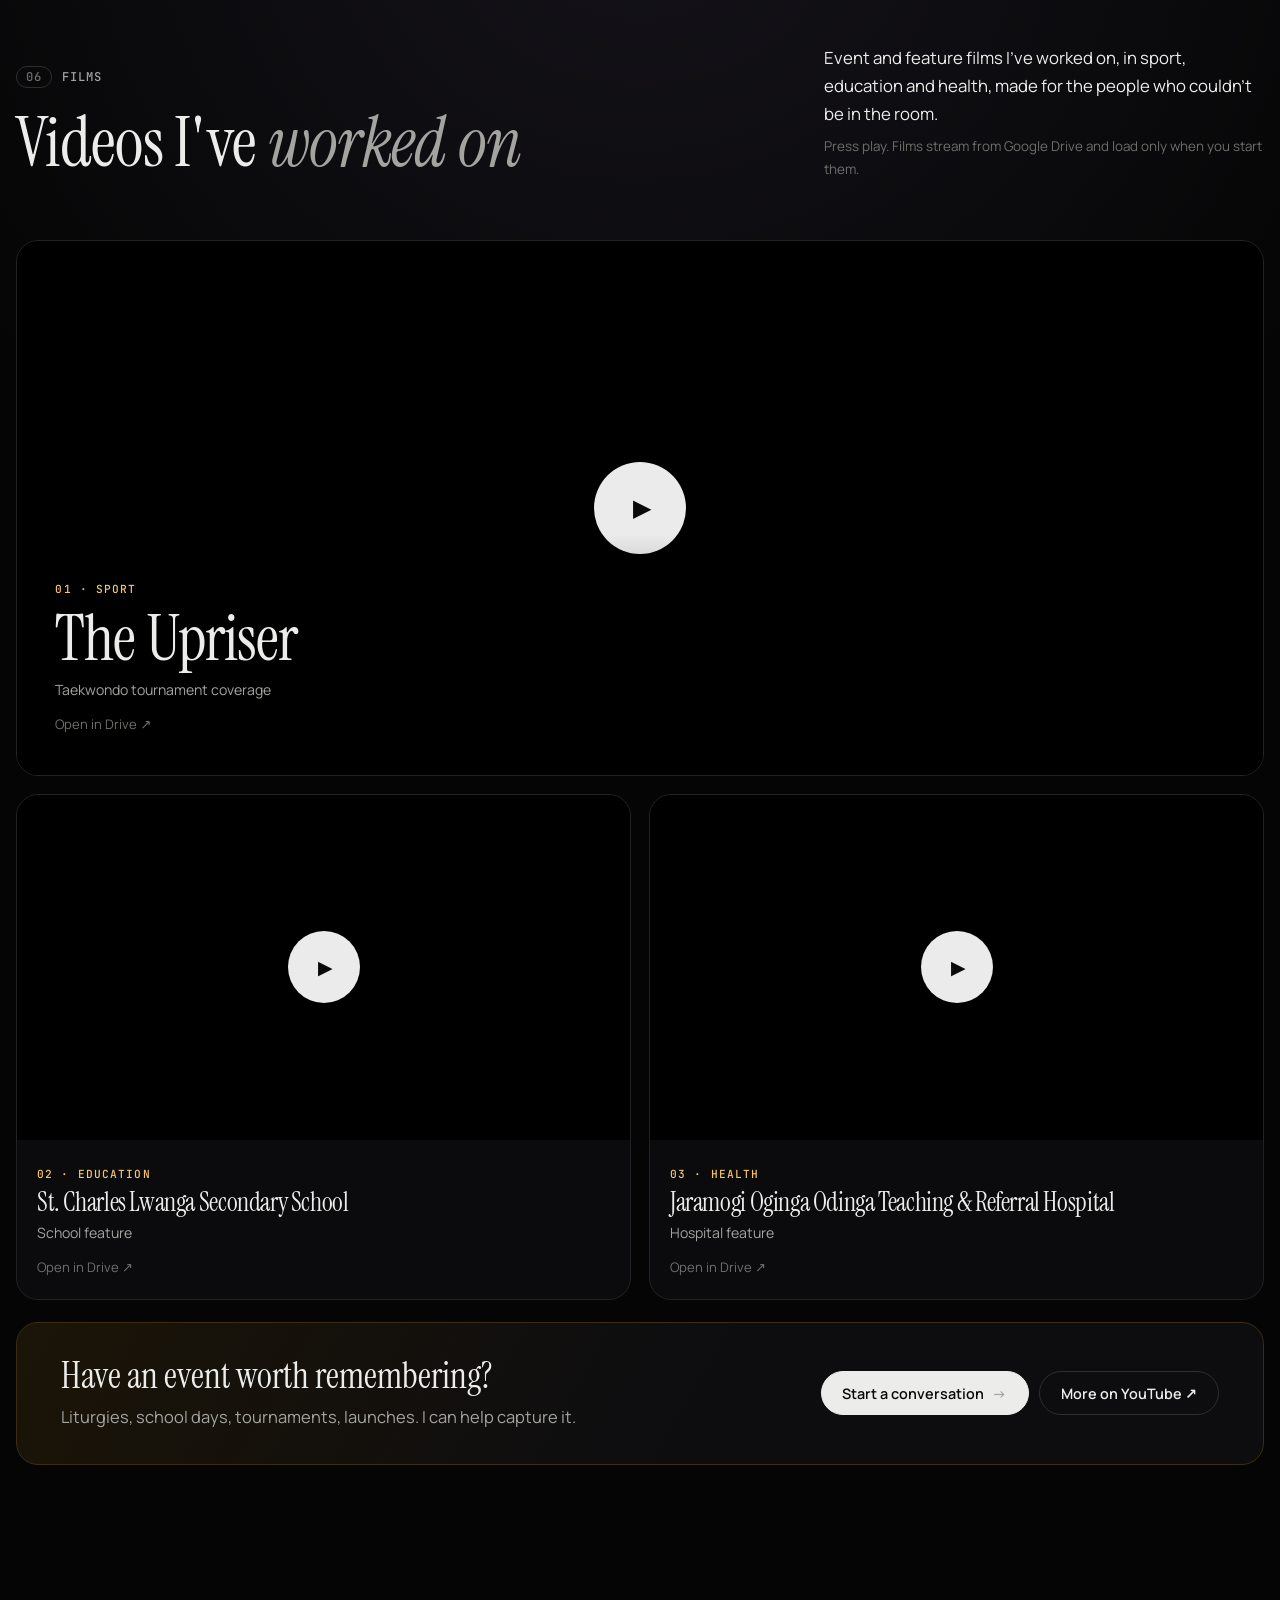
==== commit c882c094: "fix: review findings - exact-case photo check, accessible role accordion, keep tapped role on screen" ====
--- a/index.html
+++ b/index.html
@@ -36,7 +36,7 @@
   <link rel="preconnect" href="https://fonts.googleapis.com" />
   <link rel="preconnect" href="https://fonts.gstatic.com" crossorigin />
   <link href="https://fonts.googleapis.com/css2?family=Cormorant+Garamond:ital,wght@0,500;0,600;1,500&family=Instrument+Serif:ital@0;1&family=JetBrains+Mono:wght@400;500&family=Manrope:wght@400;500;600;700&display=swap" rel="stylesheet" />
-  <link rel="stylesheet" href="styles.css?v=20261127h" />
+  <link rel="stylesheet" href="styles.css?v=20261127i" />
 </head>
 <body id="top">
   <div class="progress" aria-hidden="true"><i id="progress"></i></div>
@@ -301,9 +301,9 @@
     <button class="lightbox__nav lightbox__next" aria-label="Next photo">›</button>
   </dialog>
 
-  <script src="content.js?v=20261127h"></script>
-  <script src="versions.js?v=20261127h"></script>
-  <script src="script.js?v=20261127h"></script>
-  <script src="hero.js?v=20261127h"></script>
+  <script src="content.js?v=20261127i"></script>
+  <script src="versions.js?v=20261127i"></script>
+  <script src="script.js?v=20261127i"></script>
+  <script src="hero.js?v=20261127i"></script>
 </body>
 </html>
--- a/styles.css
+++ b/styles.css
@@ -737,8 +737,8 @@
 .role span { font: 600 1.05rem/1.25 var(--sans); letter-spacing: -.01em; }
 .role small { display: block; margin-top: 3px; font: .7rem var(--mono); letter-spacing: .06em; color: var(--ri-3); font-weight: 400; }
 .role:hover { color: #fff; background: rgb(157 184 255 / .04); }
-.role[aria-selected="true"] { color: #fff; box-shadow: inset 0 0 0 1px rgb(231 236 247 / .85); }
-.role[aria-selected="true"] b { background: #e7ecf7; color: #05070c; }
+.role[aria-expanded="true"] { color: #fff; box-shadow: inset 0 0 0 1px rgb(231 236 247 / .85); }
+.role[aria-expanded="true"] b { background: #e7ecf7; color: #05070c; }
 .roles__panel { position: sticky; top: 96px; border: 1px solid var(--rl-2); border-radius: 20px; overflow: hidden; background: #070a12; min-height: 320px; }
 .role__photo { margin: 0; aspect-ratio: 4 / 3; overflow: hidden; }
 .role__photo img { width: 100%; height: 100%; object-fit: cover; object-position: center 25%; }
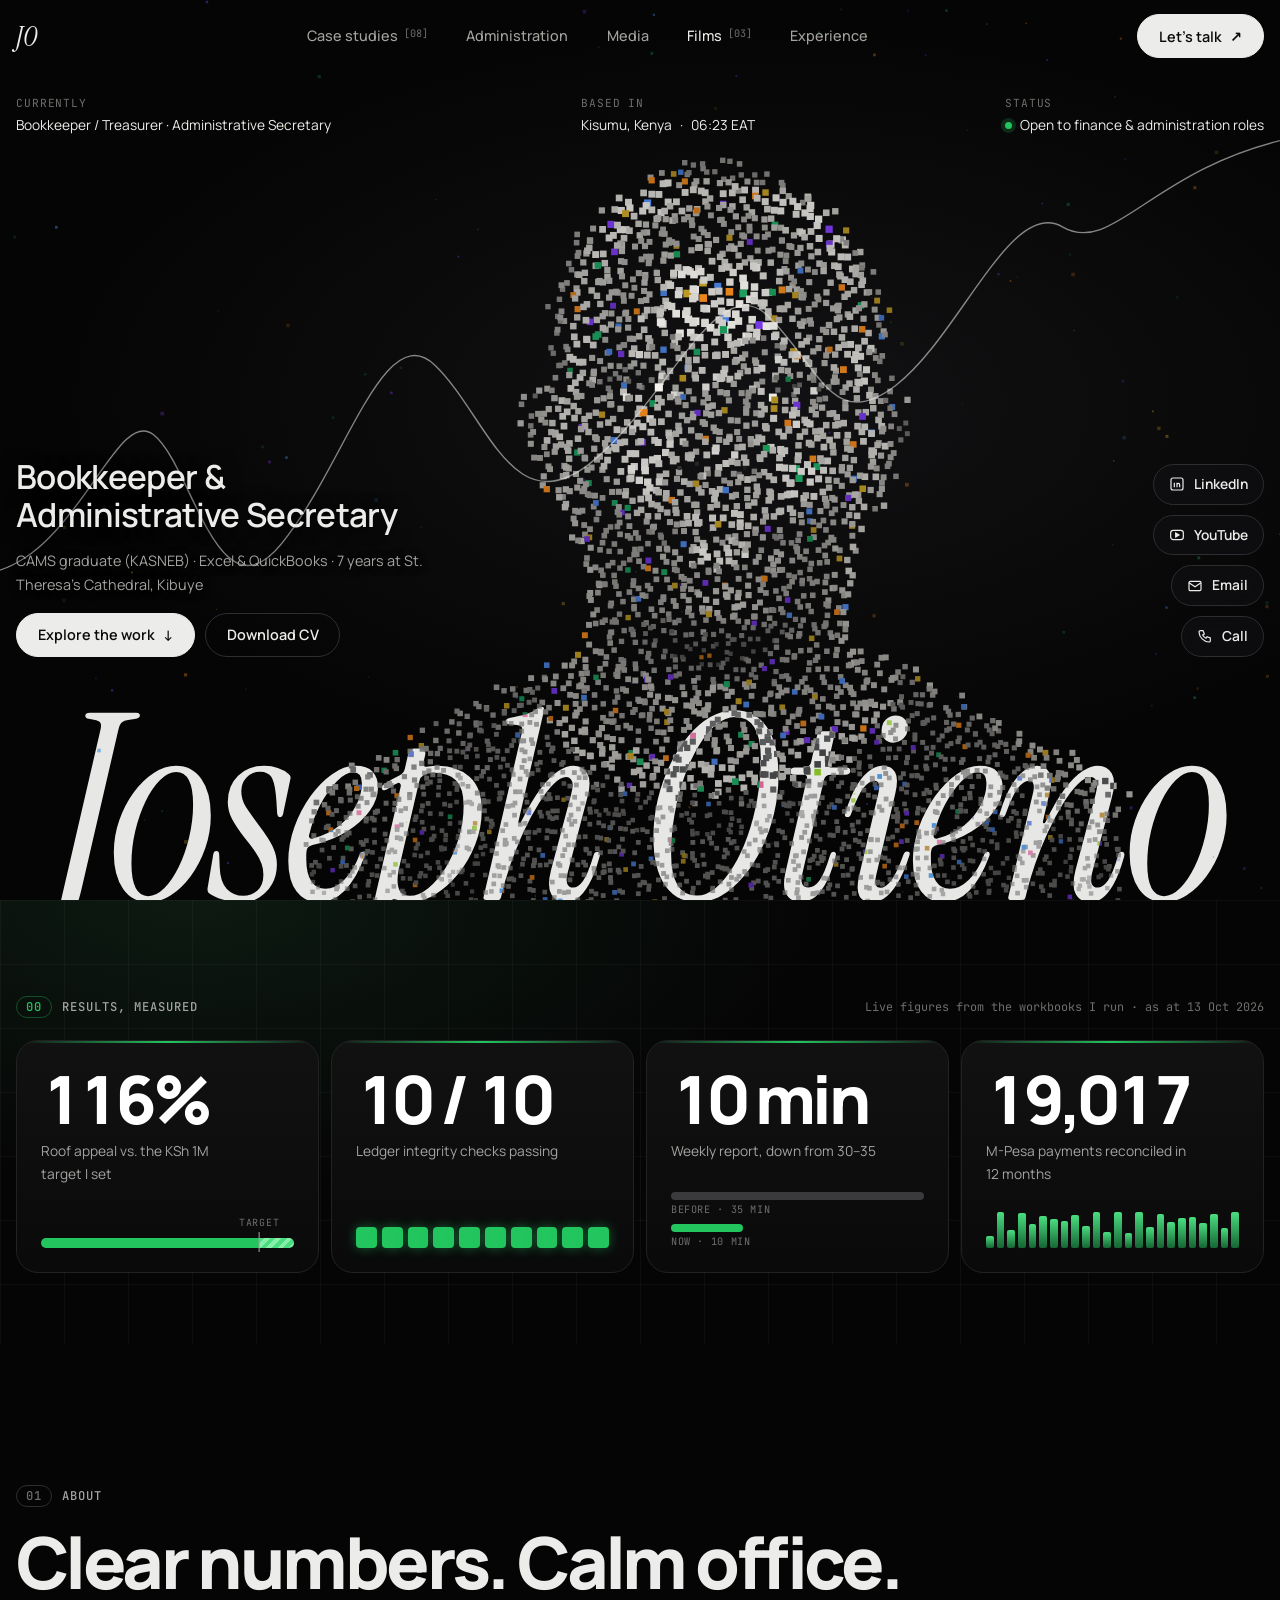
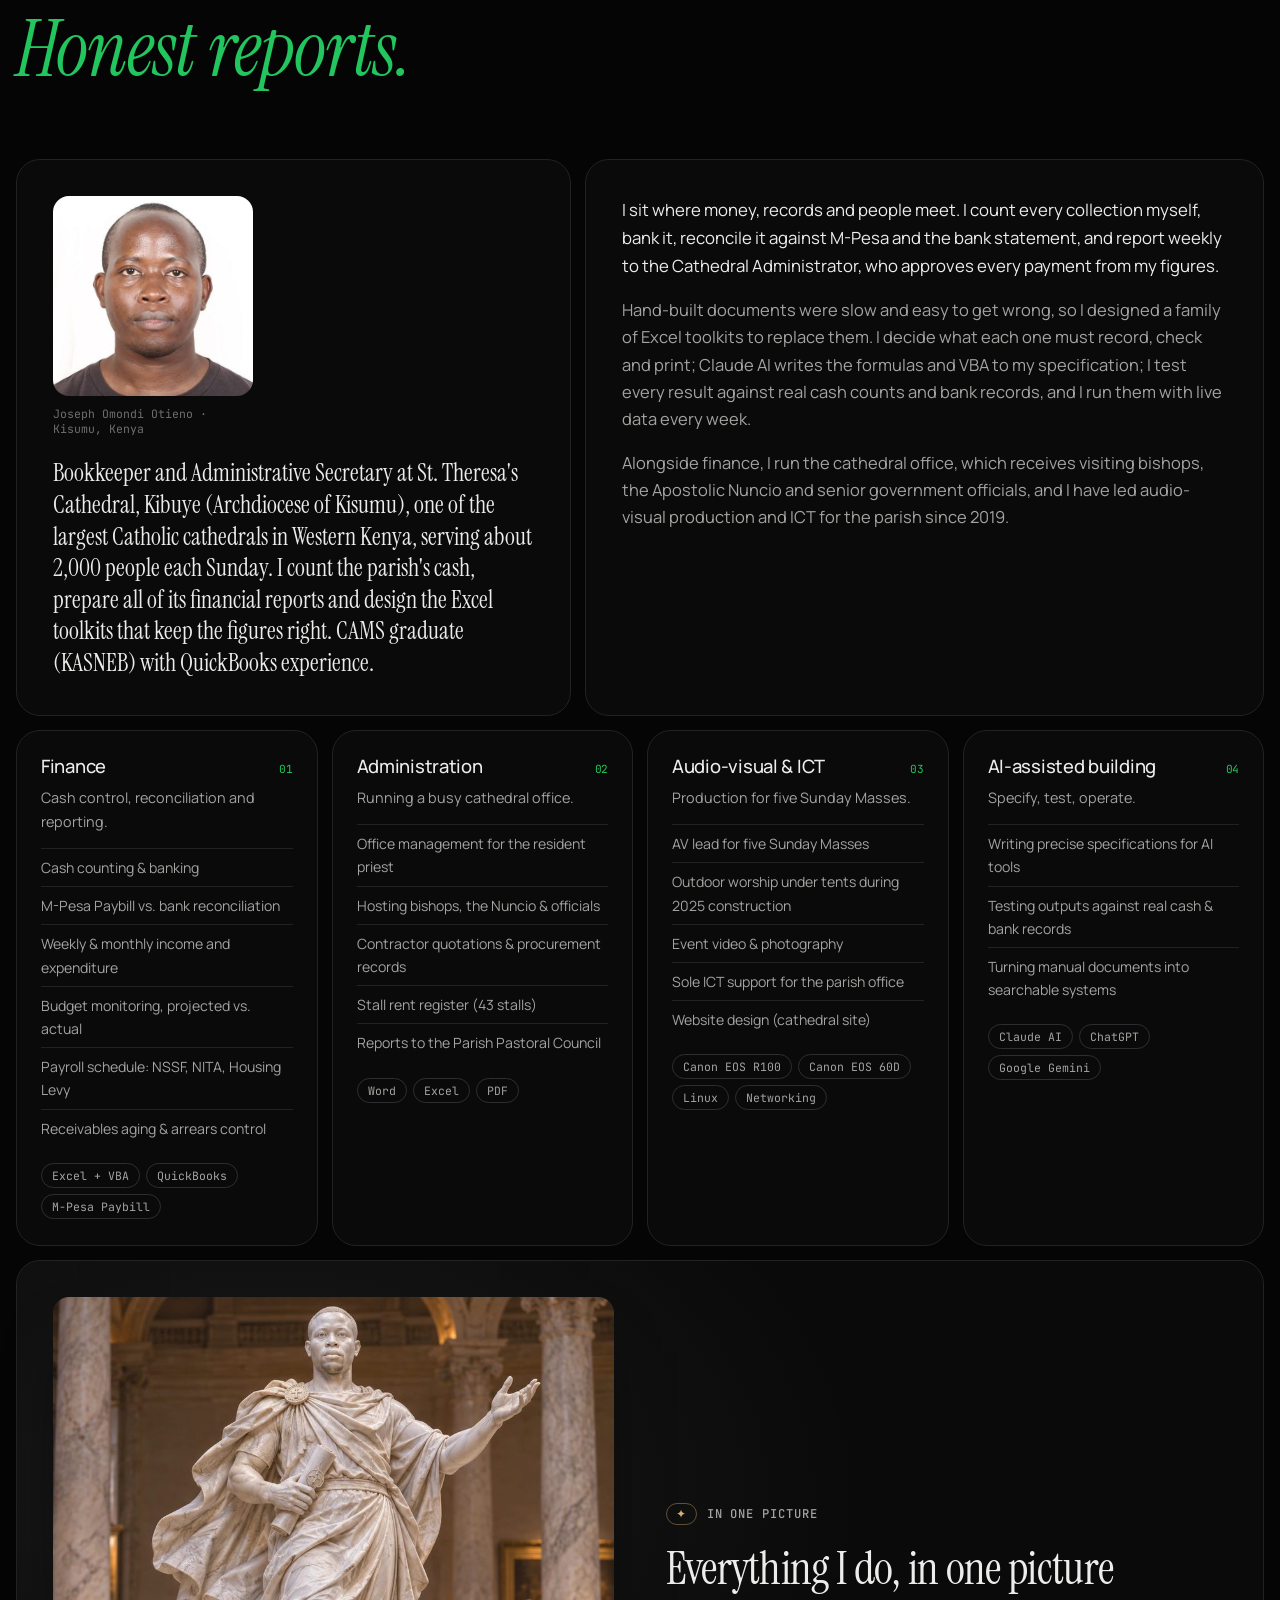
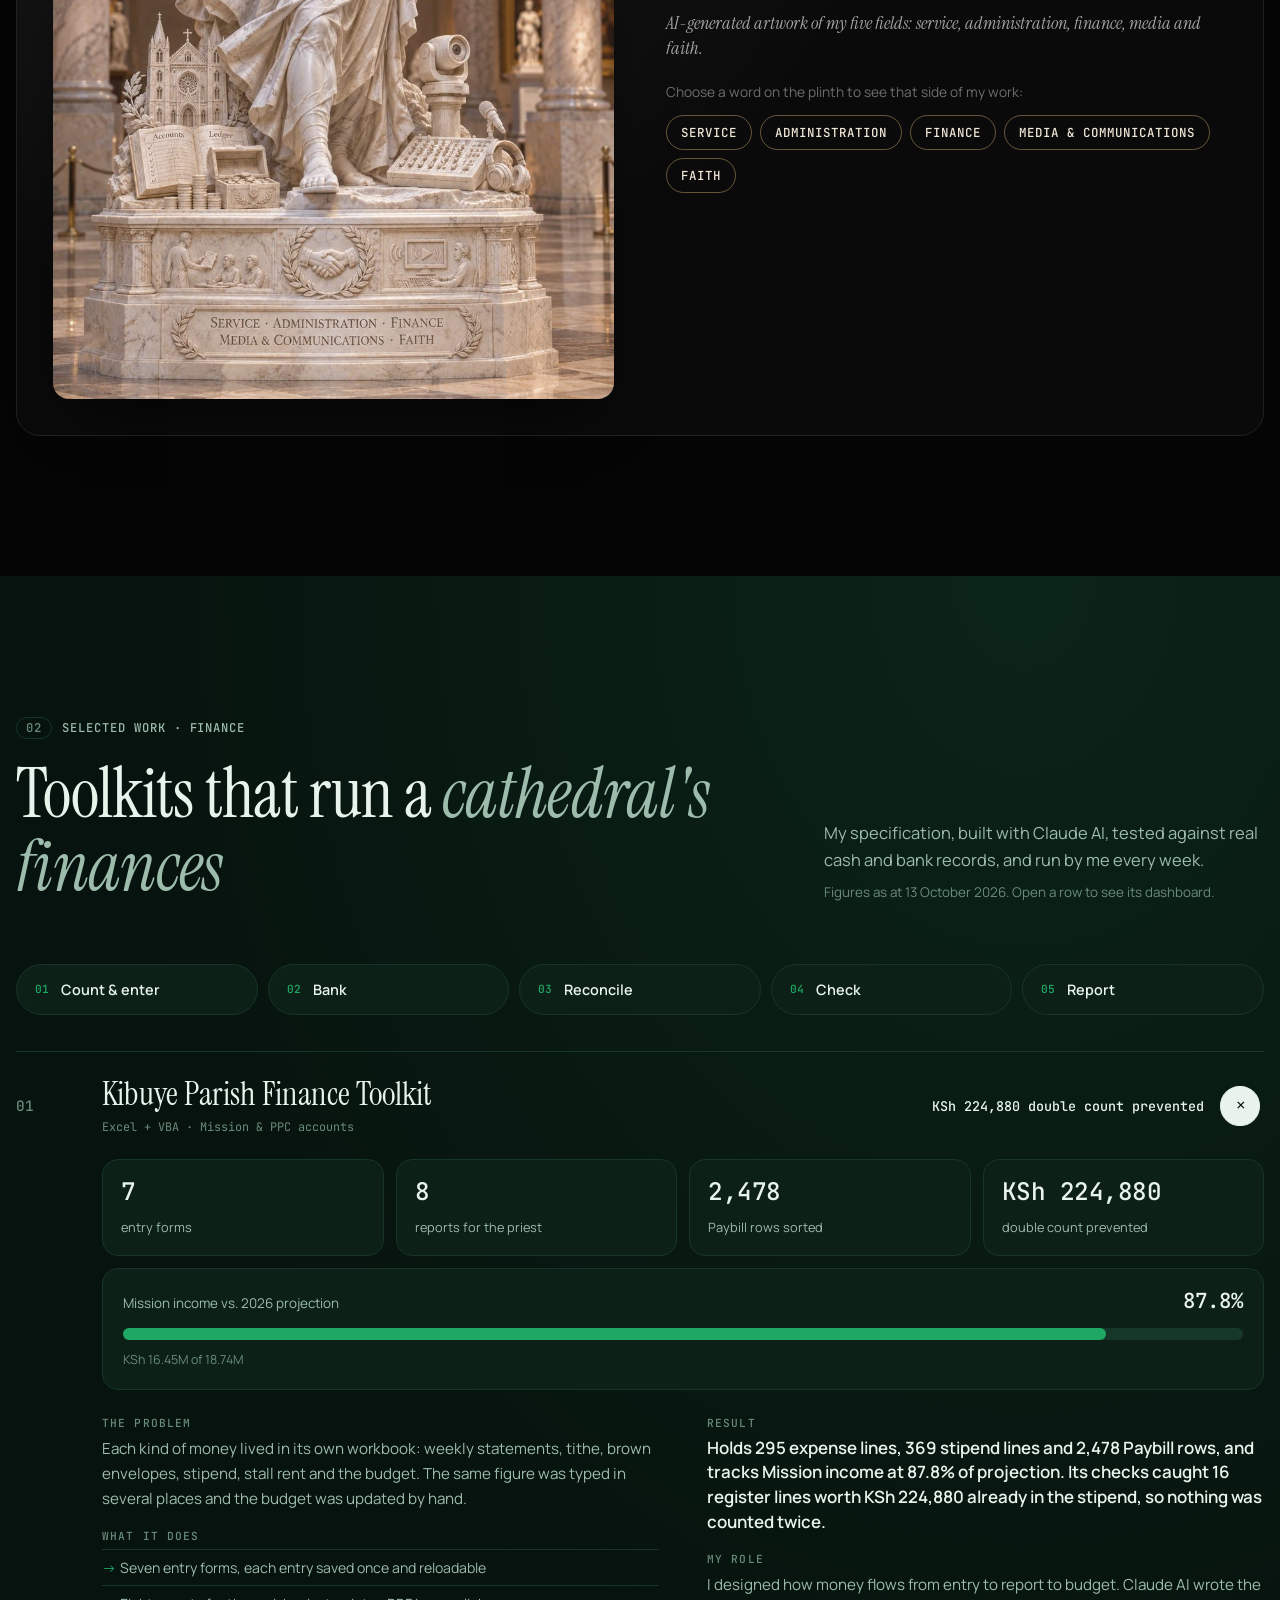
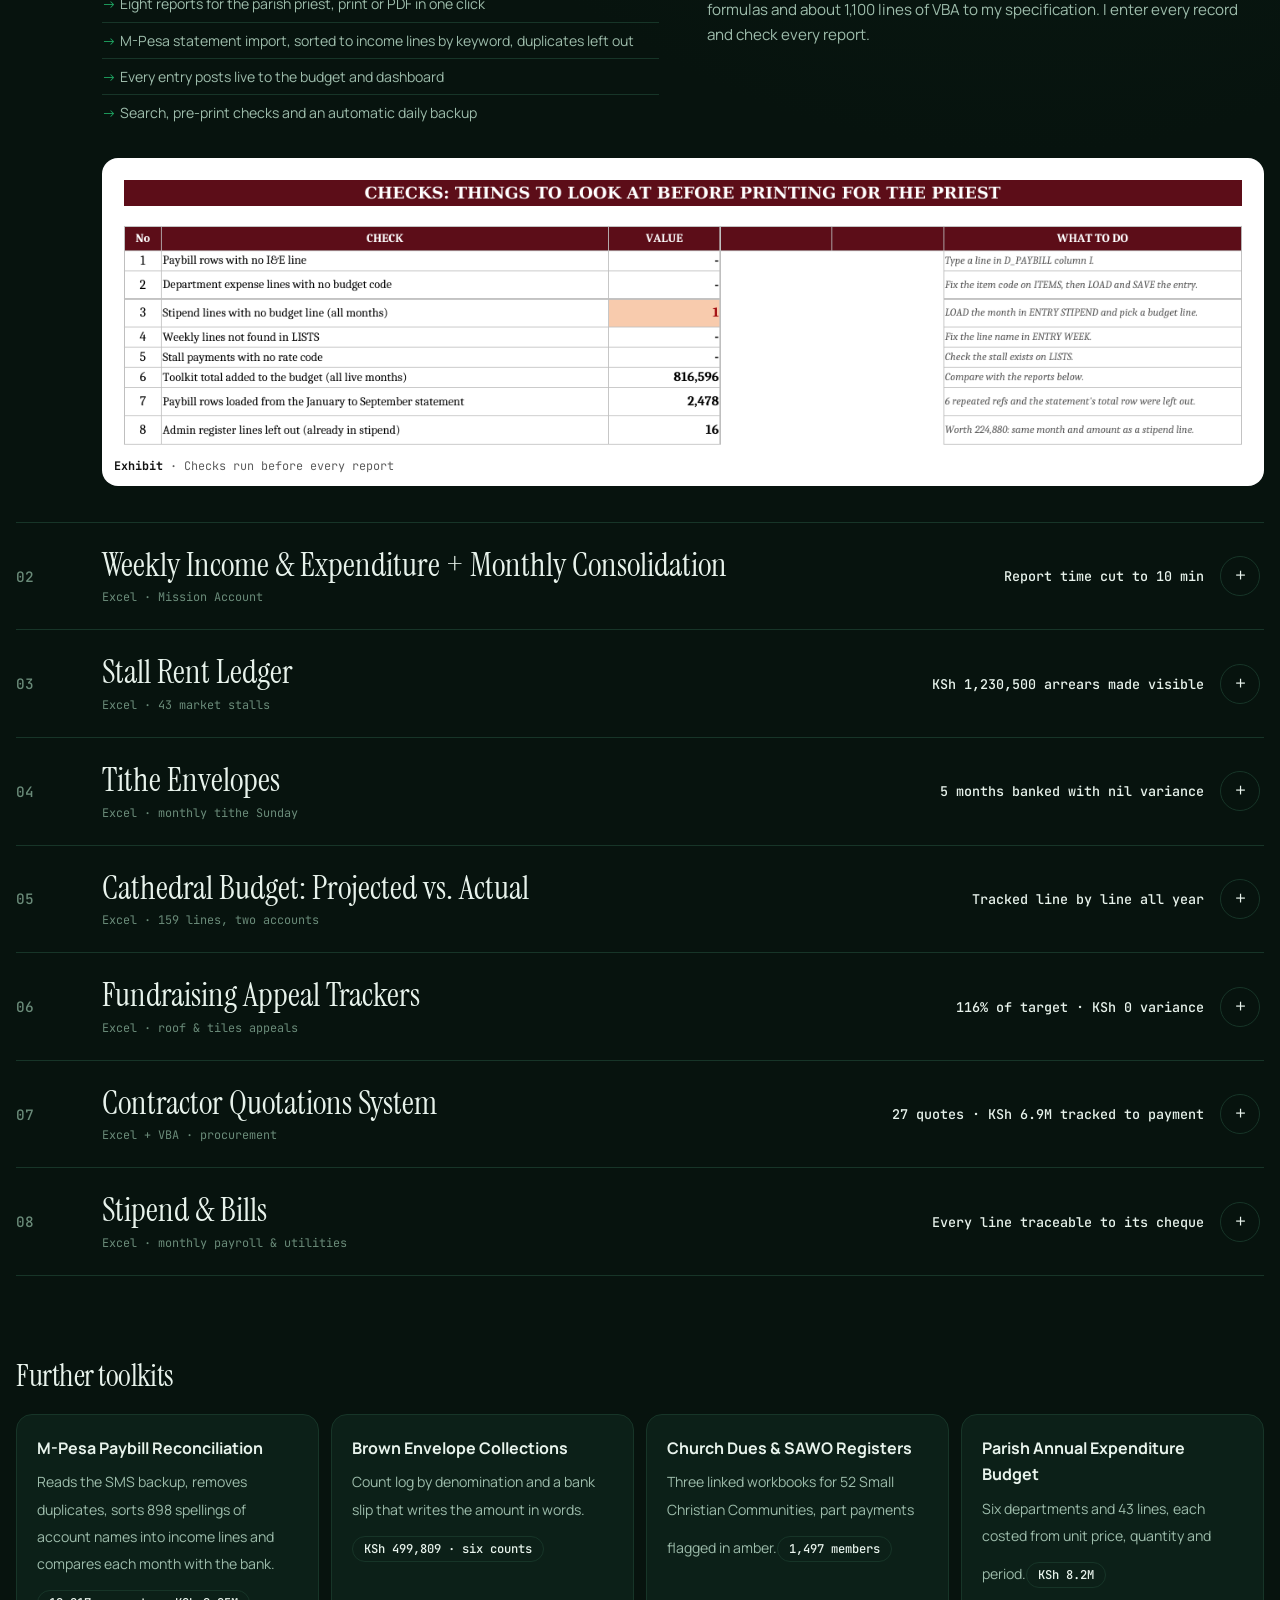
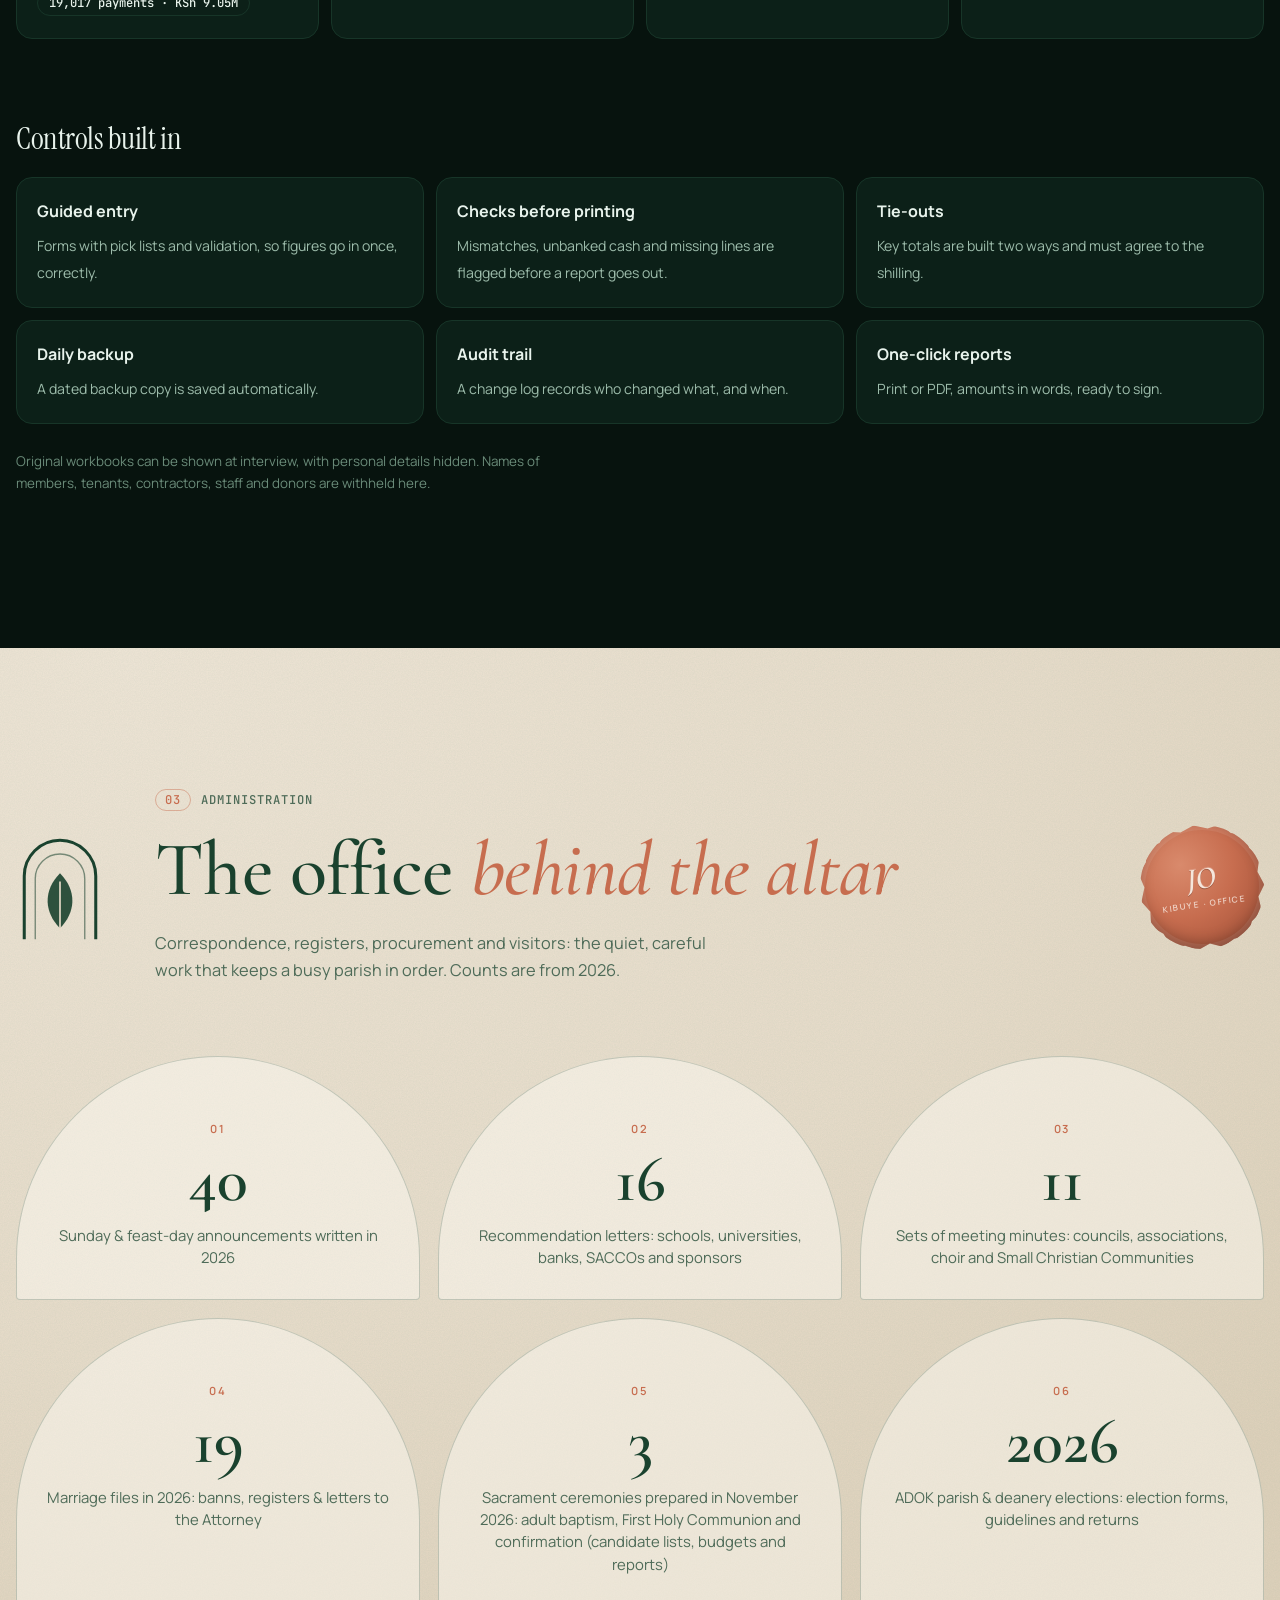
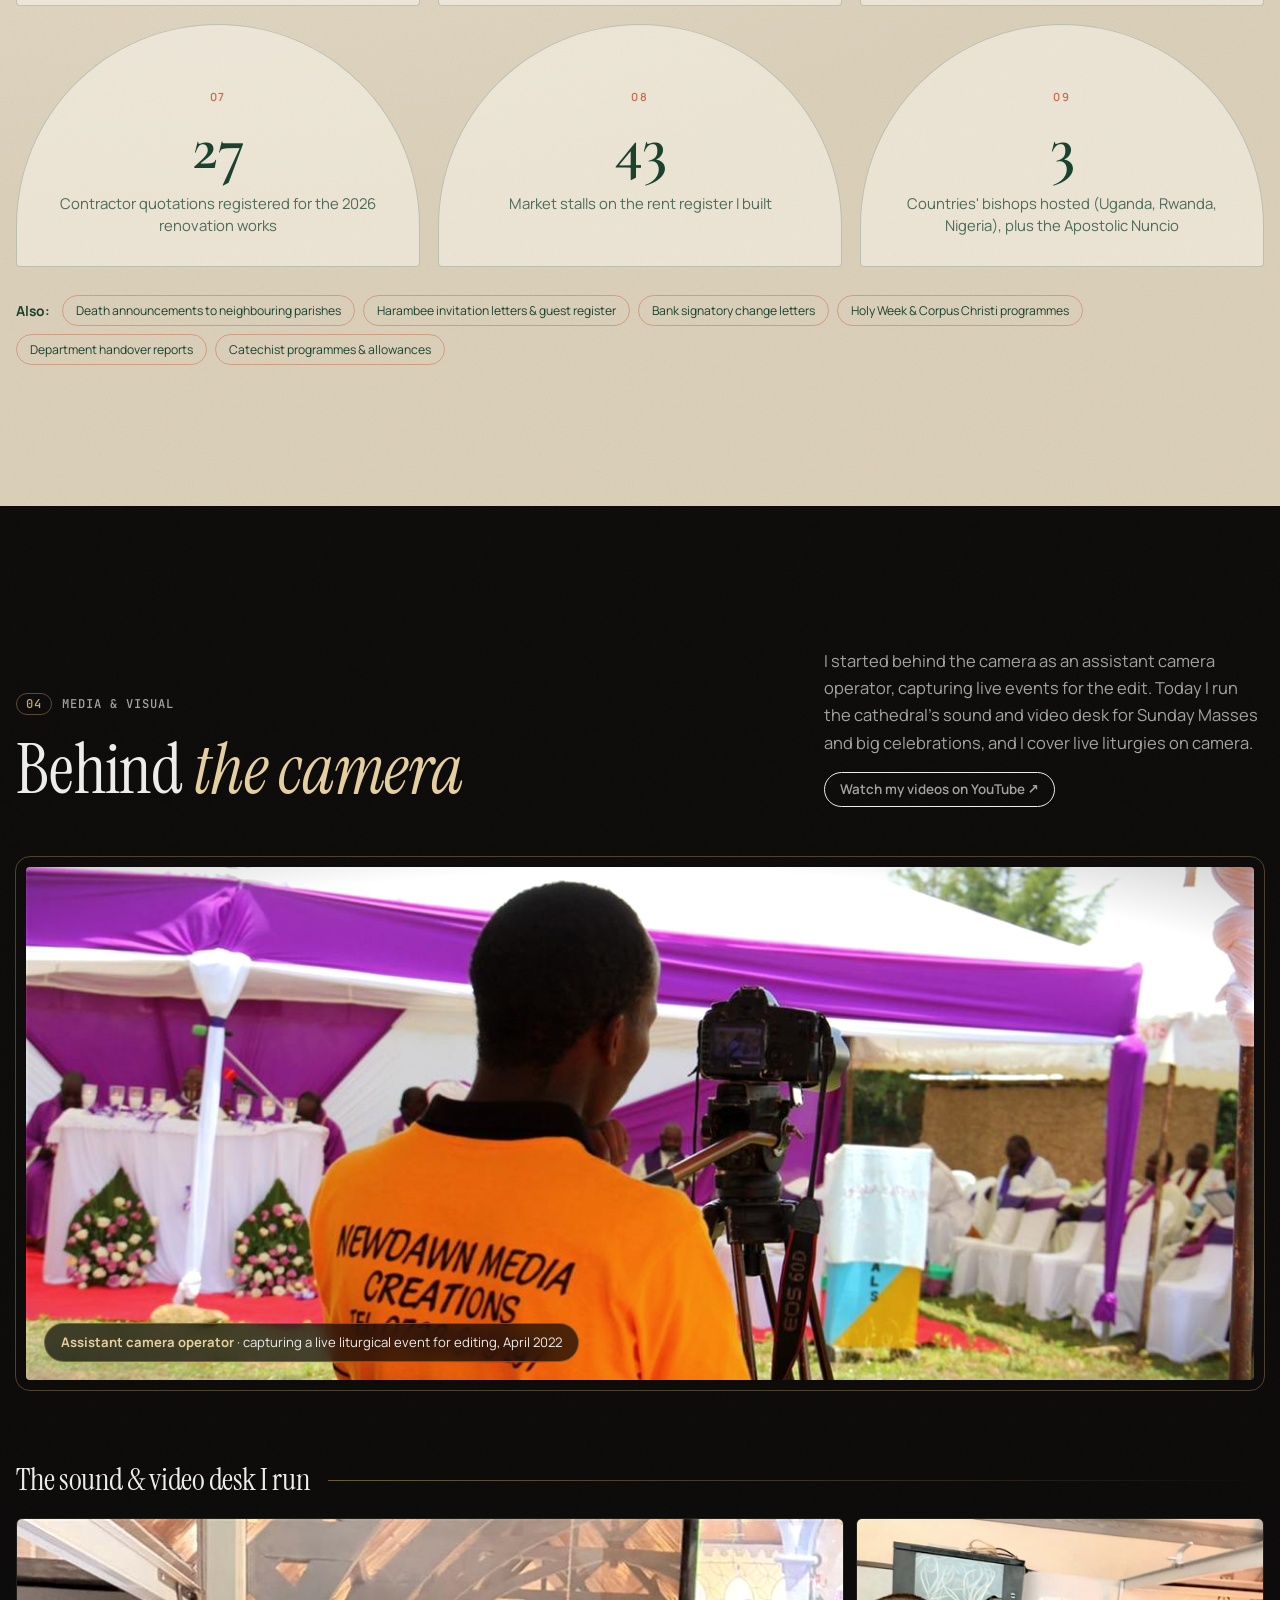
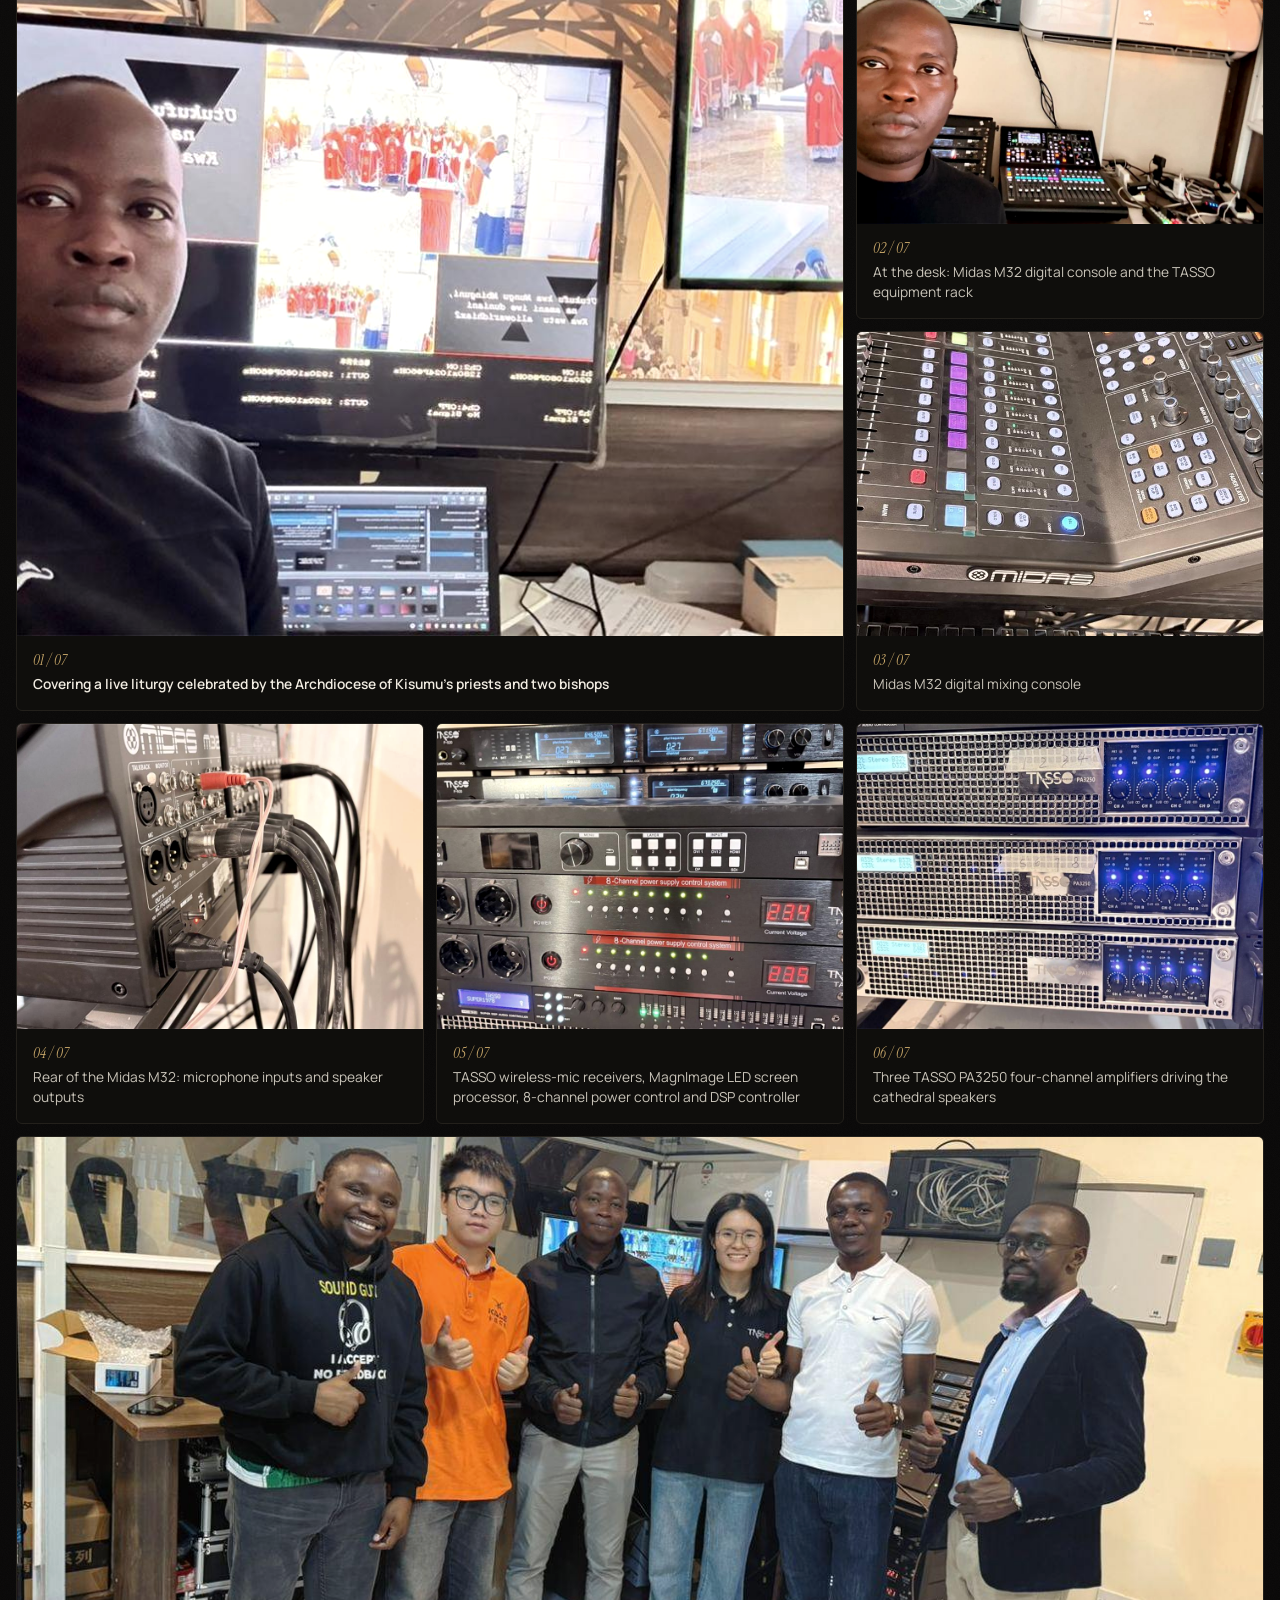
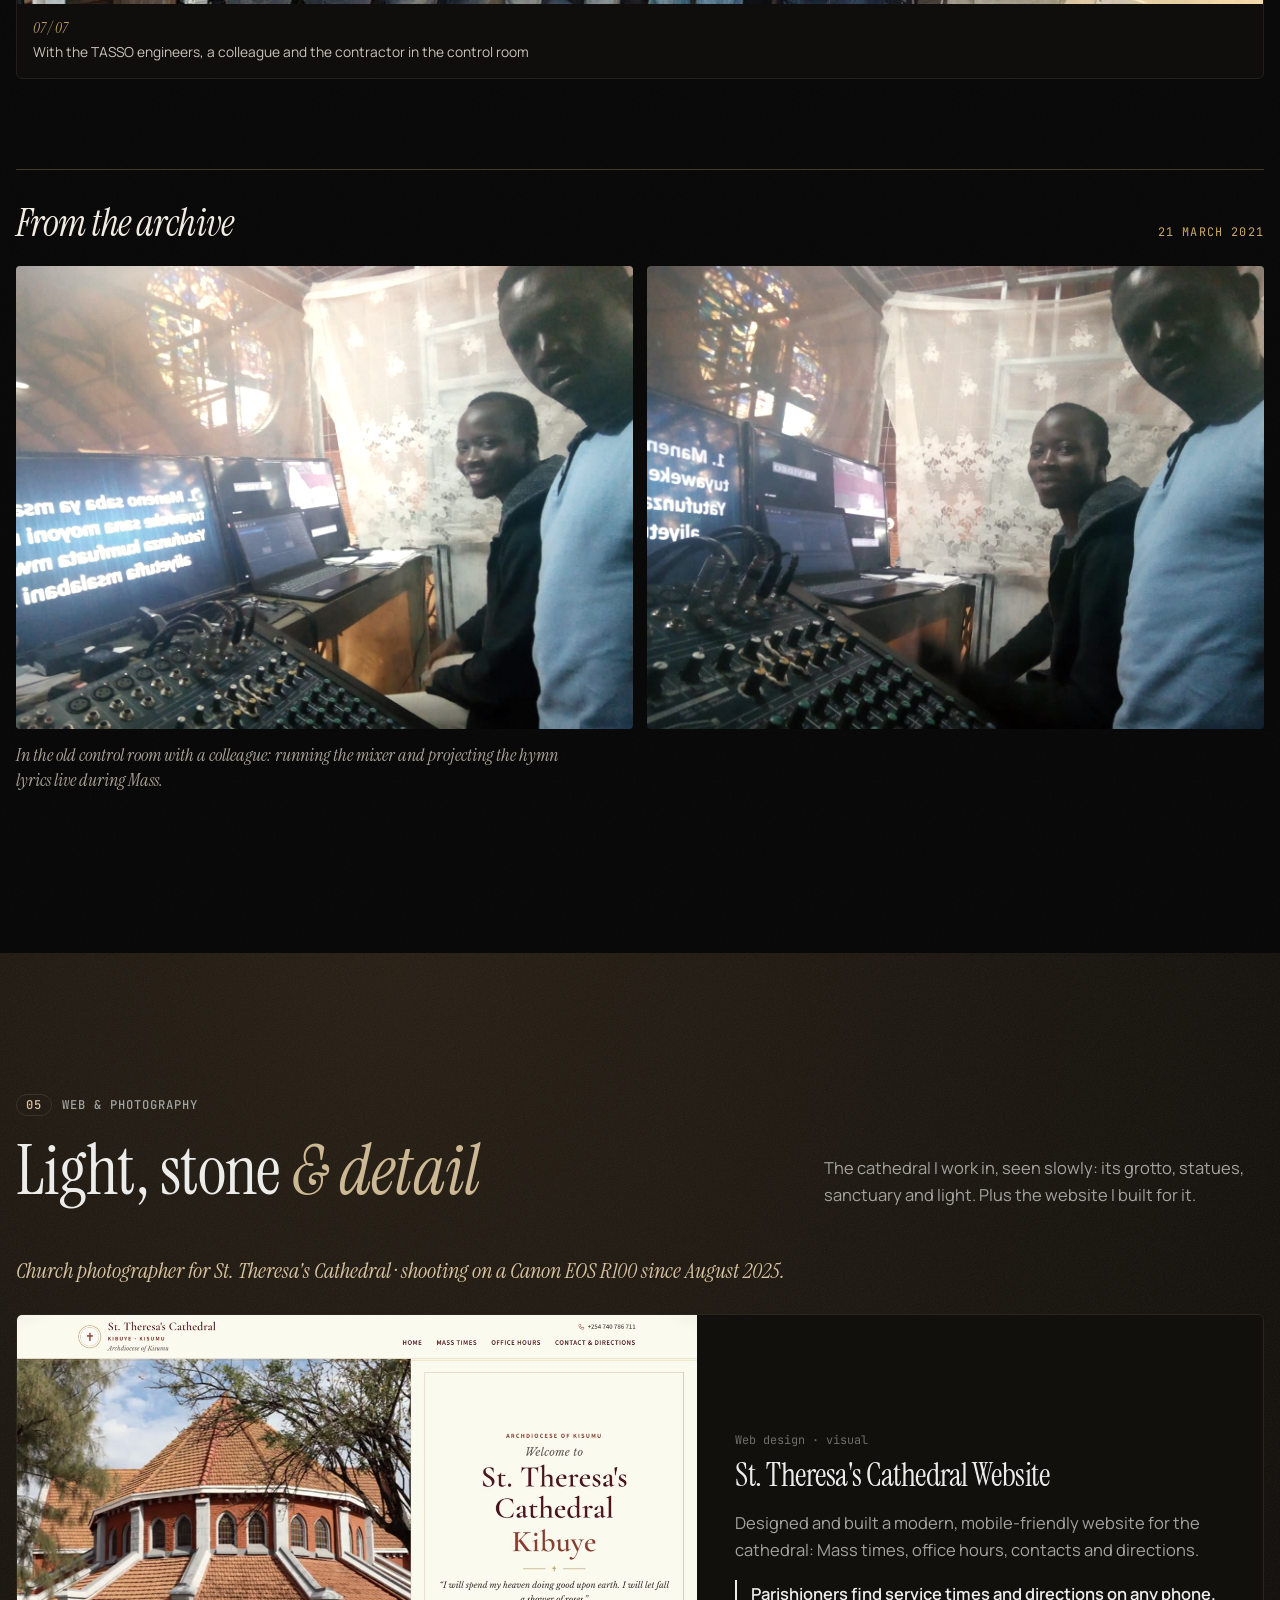
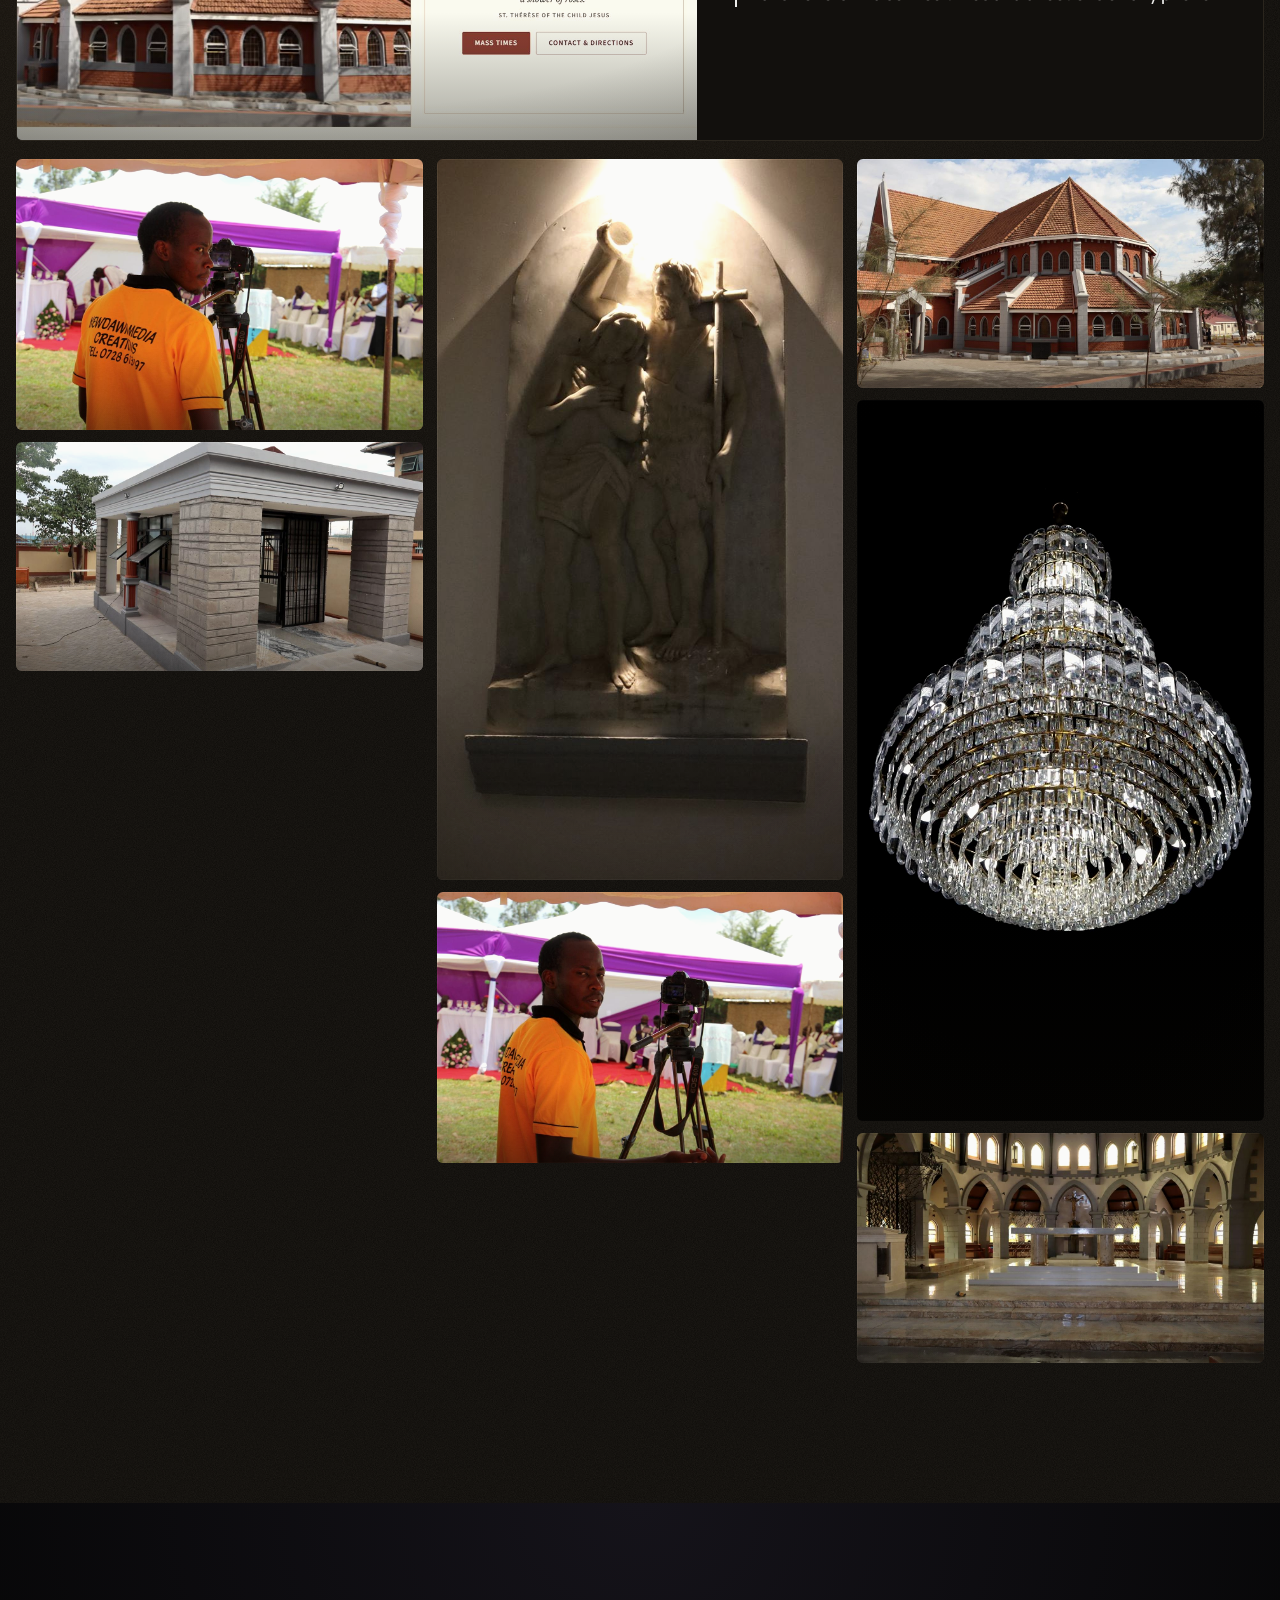
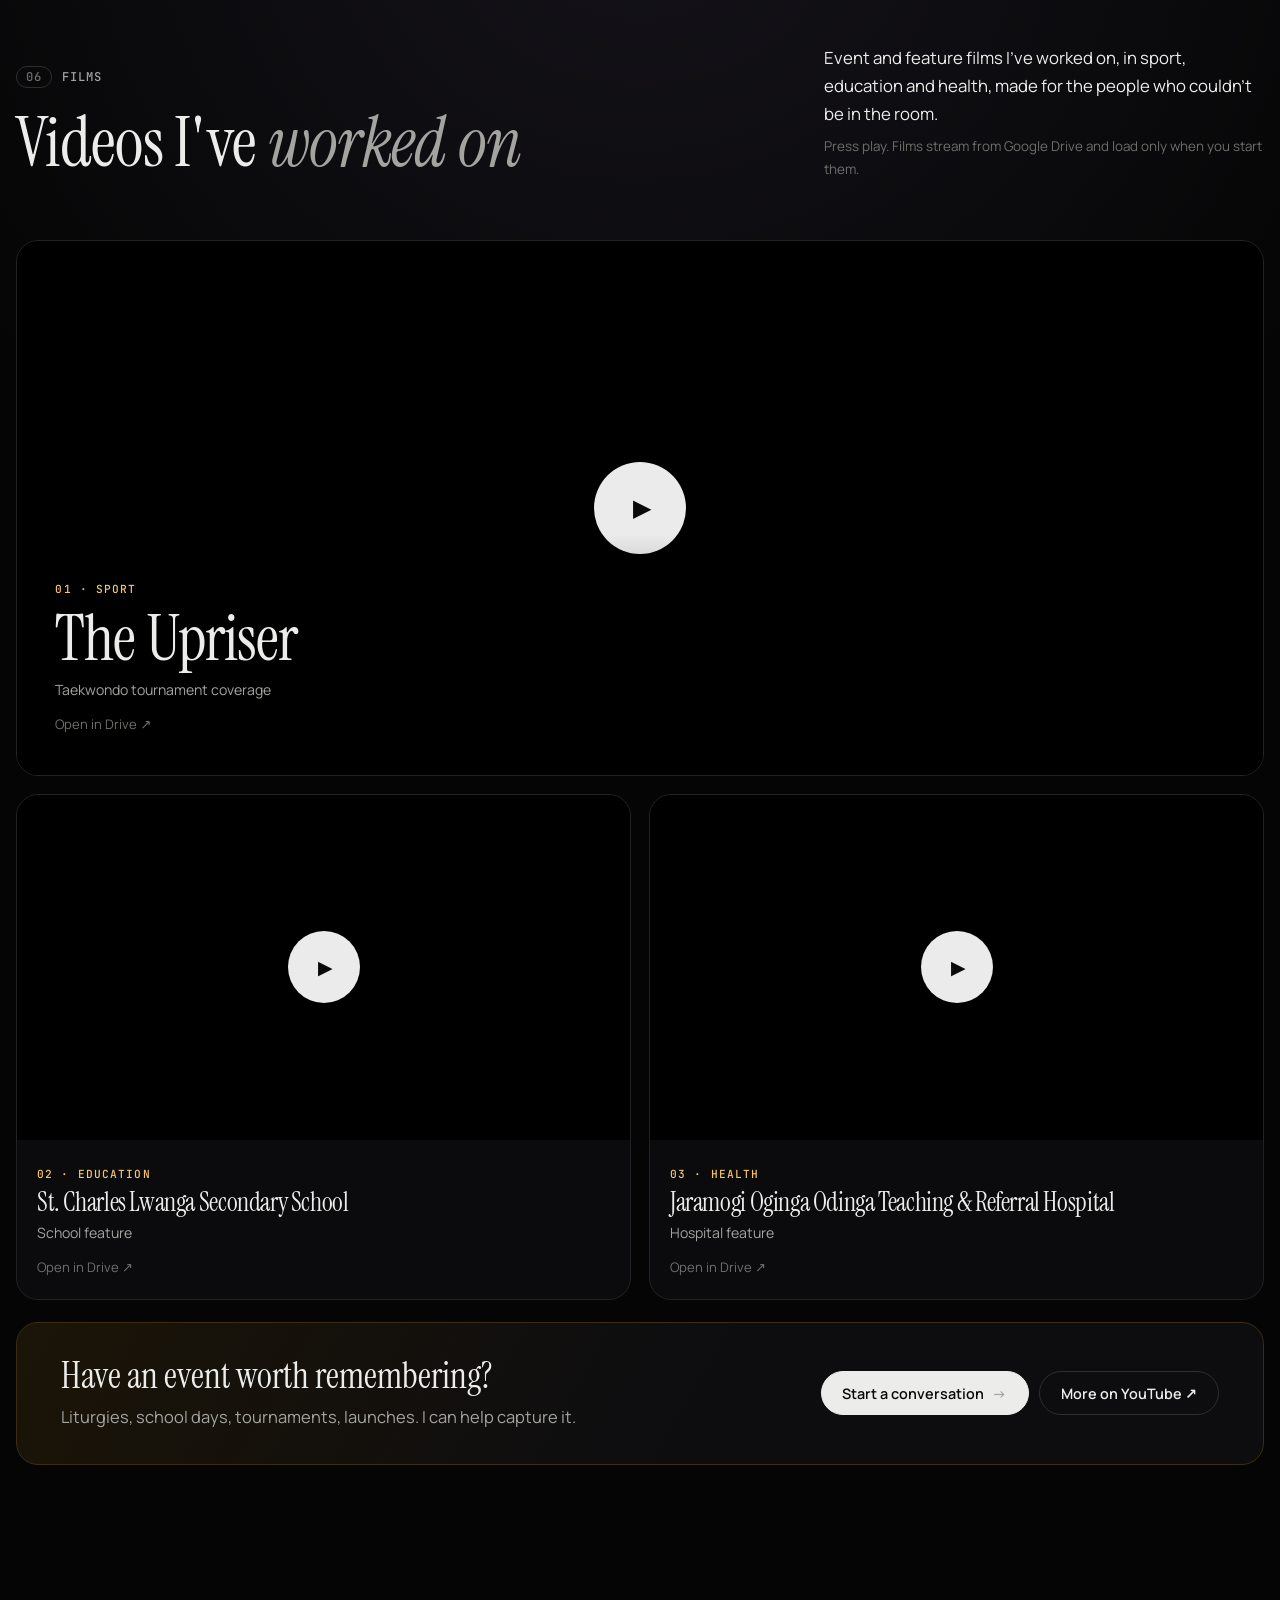
==== commit e97f8697: "fix: keep a tapped role on screen while photos above it finish loading Co-Authored-By: Claude Opus 5" ====
--- a/index.html
+++ b/index.html
@@ -36,7 +36,7 @@
   <link rel="preconnect" href="https://fonts.googleapis.com" />
   <link rel="preconnect" href="https://fonts.gstatic.com" crossorigin />
   <link href="https://fonts.googleapis.com/css2?family=Cormorant+Garamond:ital,wght@0,500;0,600;1,500&family=Instrument+Serif:ital@0;1&family=JetBrains+Mono:wght@400;500&family=Manrope:wght@400;500;600;700&display=swap" rel="stylesheet" />
-  <link rel="stylesheet" href="styles.css?v=20261127i" />
+  <link rel="stylesheet" href="styles.css?v=20261127j" />
 </head>
 <body id="top">
   <div class="progress" aria-hidden="true"><i id="progress"></i></div>
@@ -301,9 +301,9 @@
     <button class="lightbox__nav lightbox__next" aria-label="Next photo">›</button>
   </dialog>
 
-  <script src="content.js?v=20261127i"></script>
-  <script src="versions.js?v=20261127i"></script>
-  <script src="script.js?v=20261127i"></script>
-  <script src="hero.js?v=20261127i"></script>
+  <script src="content.js?v=20261127j"></script>
+  <script src="versions.js?v=20261127j"></script>
+  <script src="script.js?v=20261127j"></script>
+  <script src="hero.js?v=20261127j"></script>
 </body>
 </html>
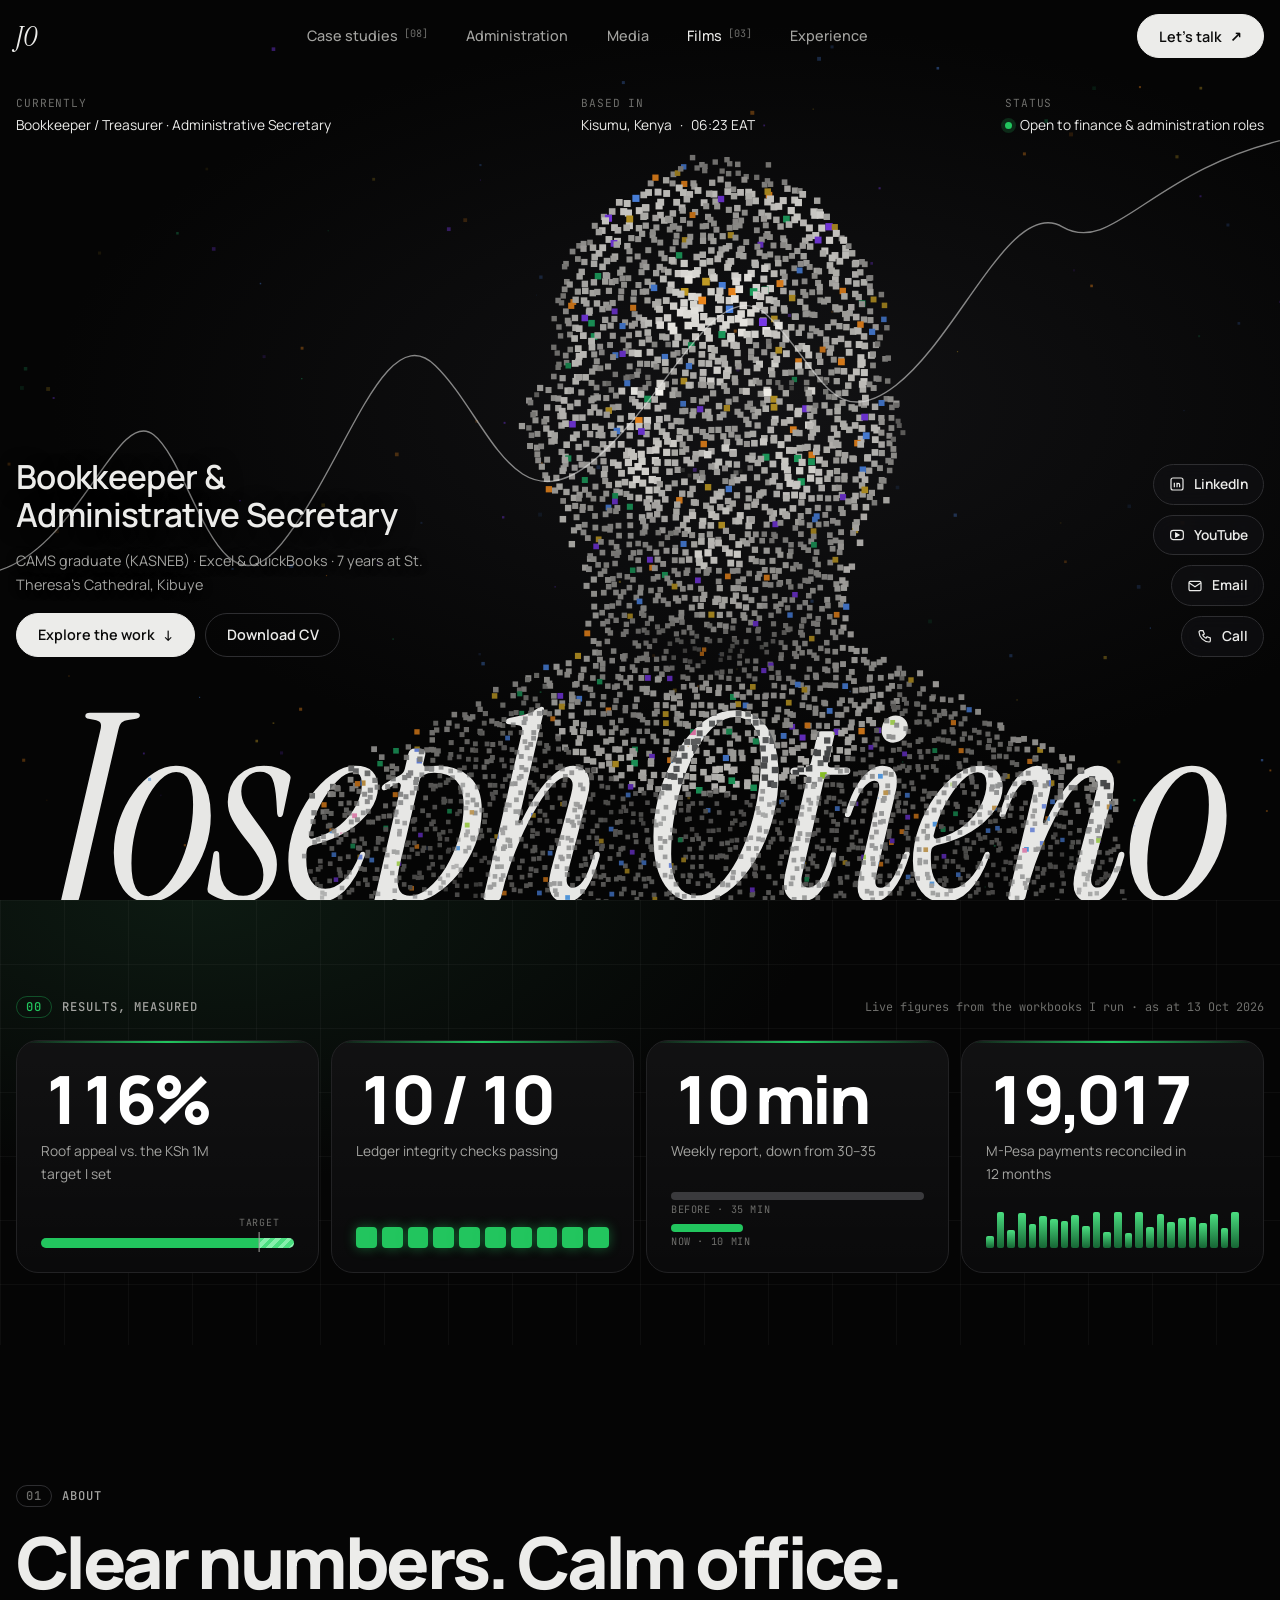
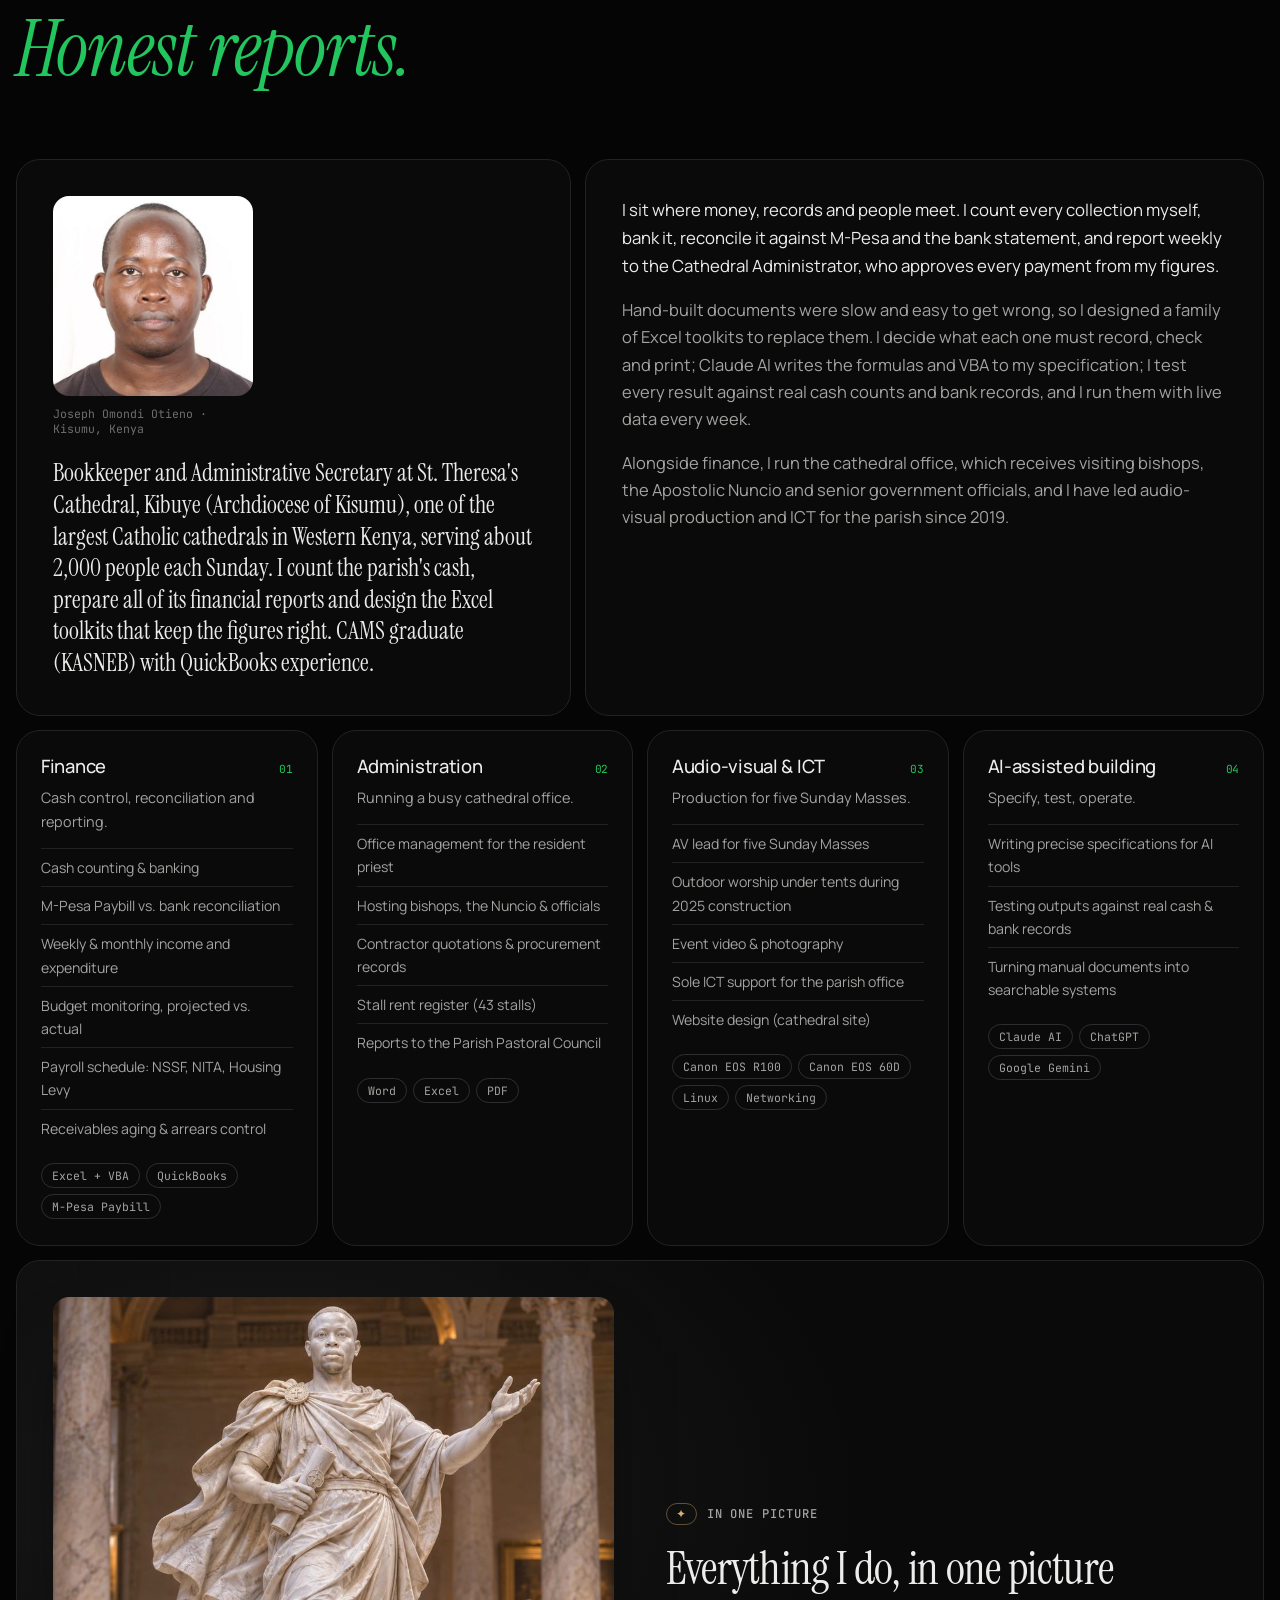
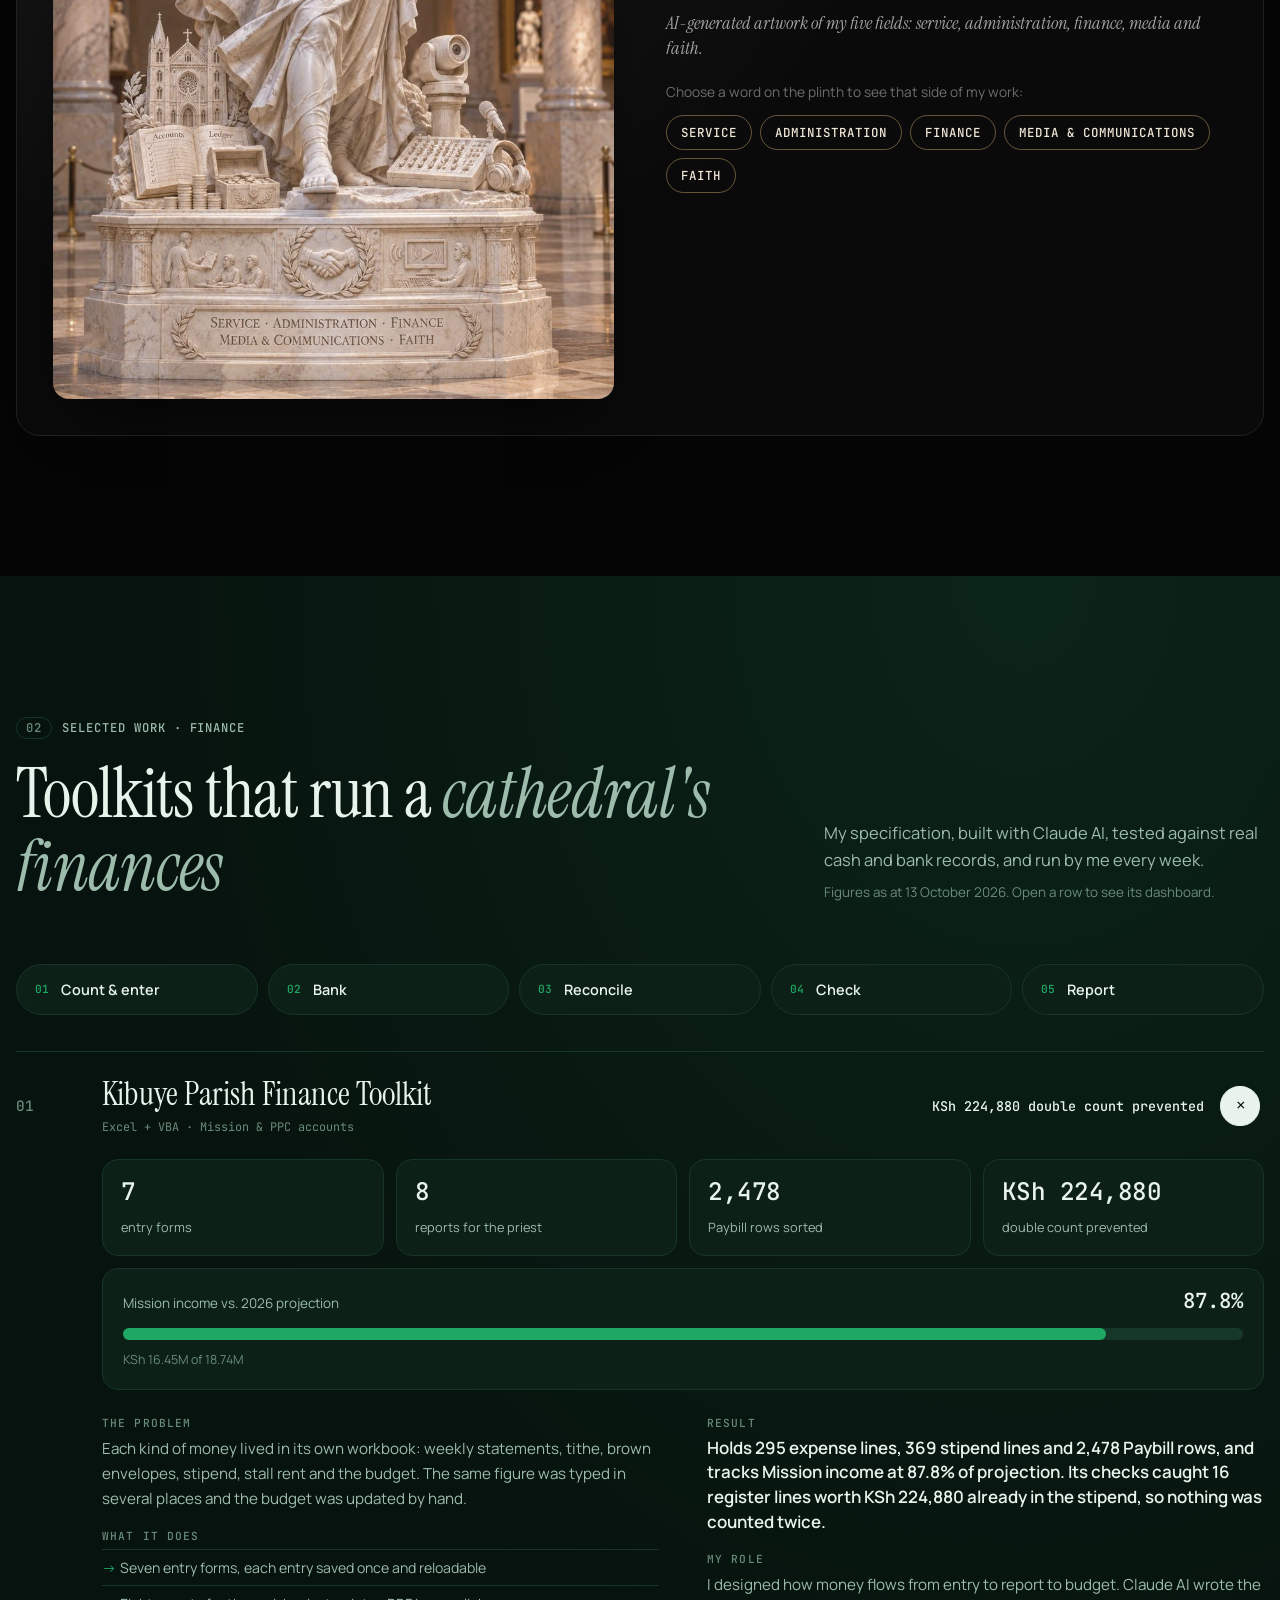
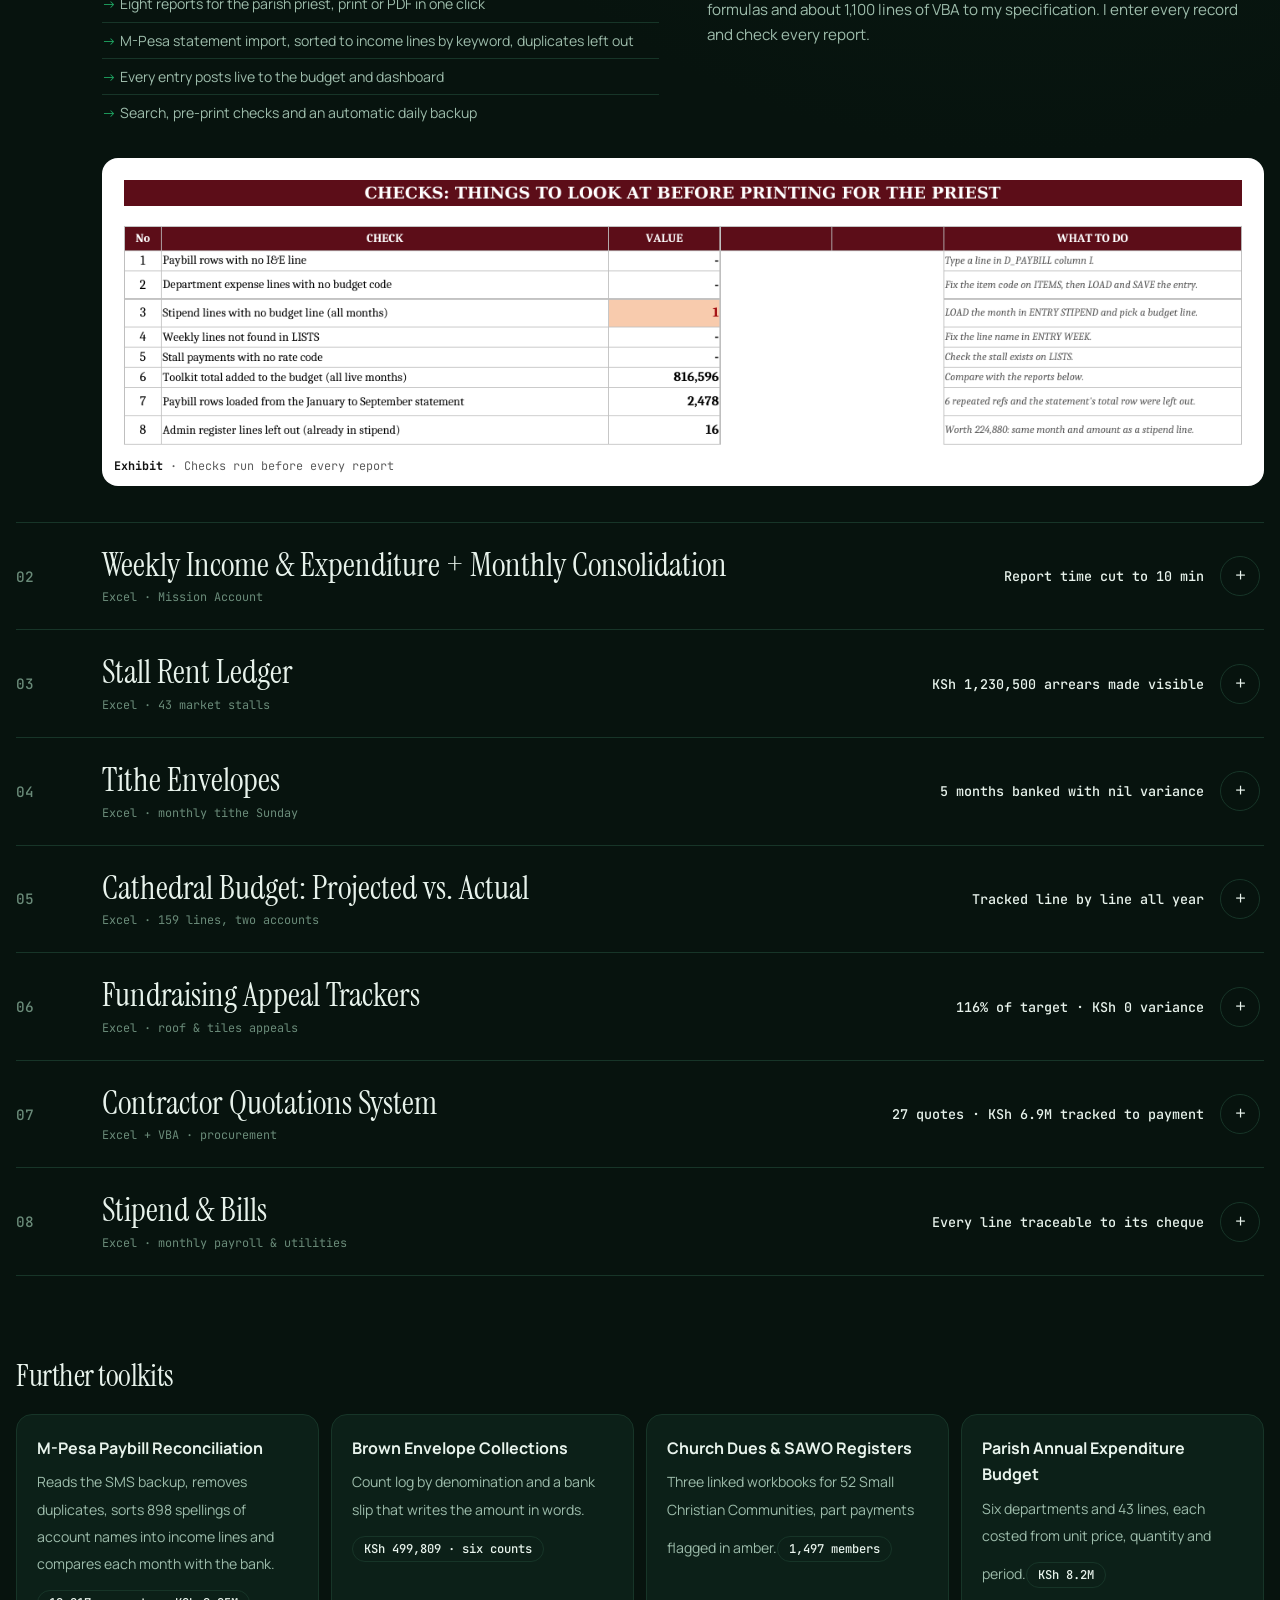
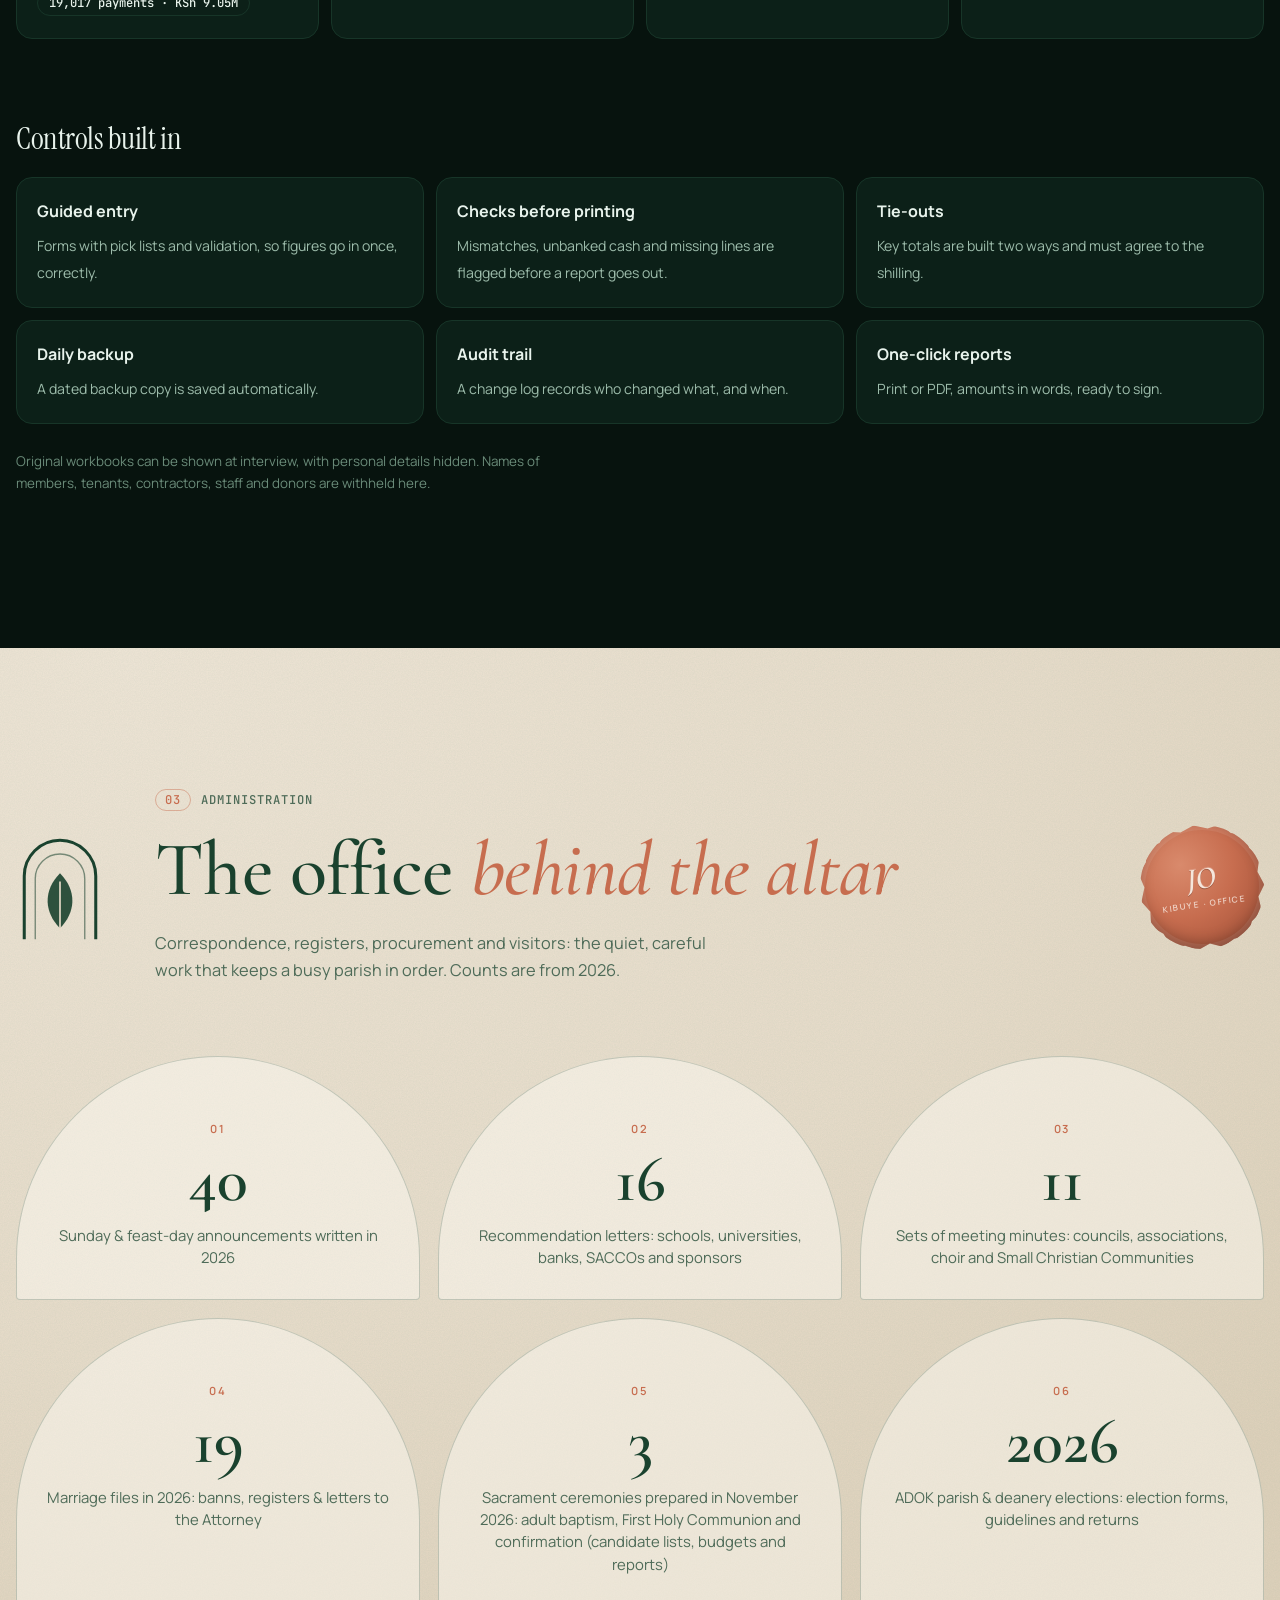
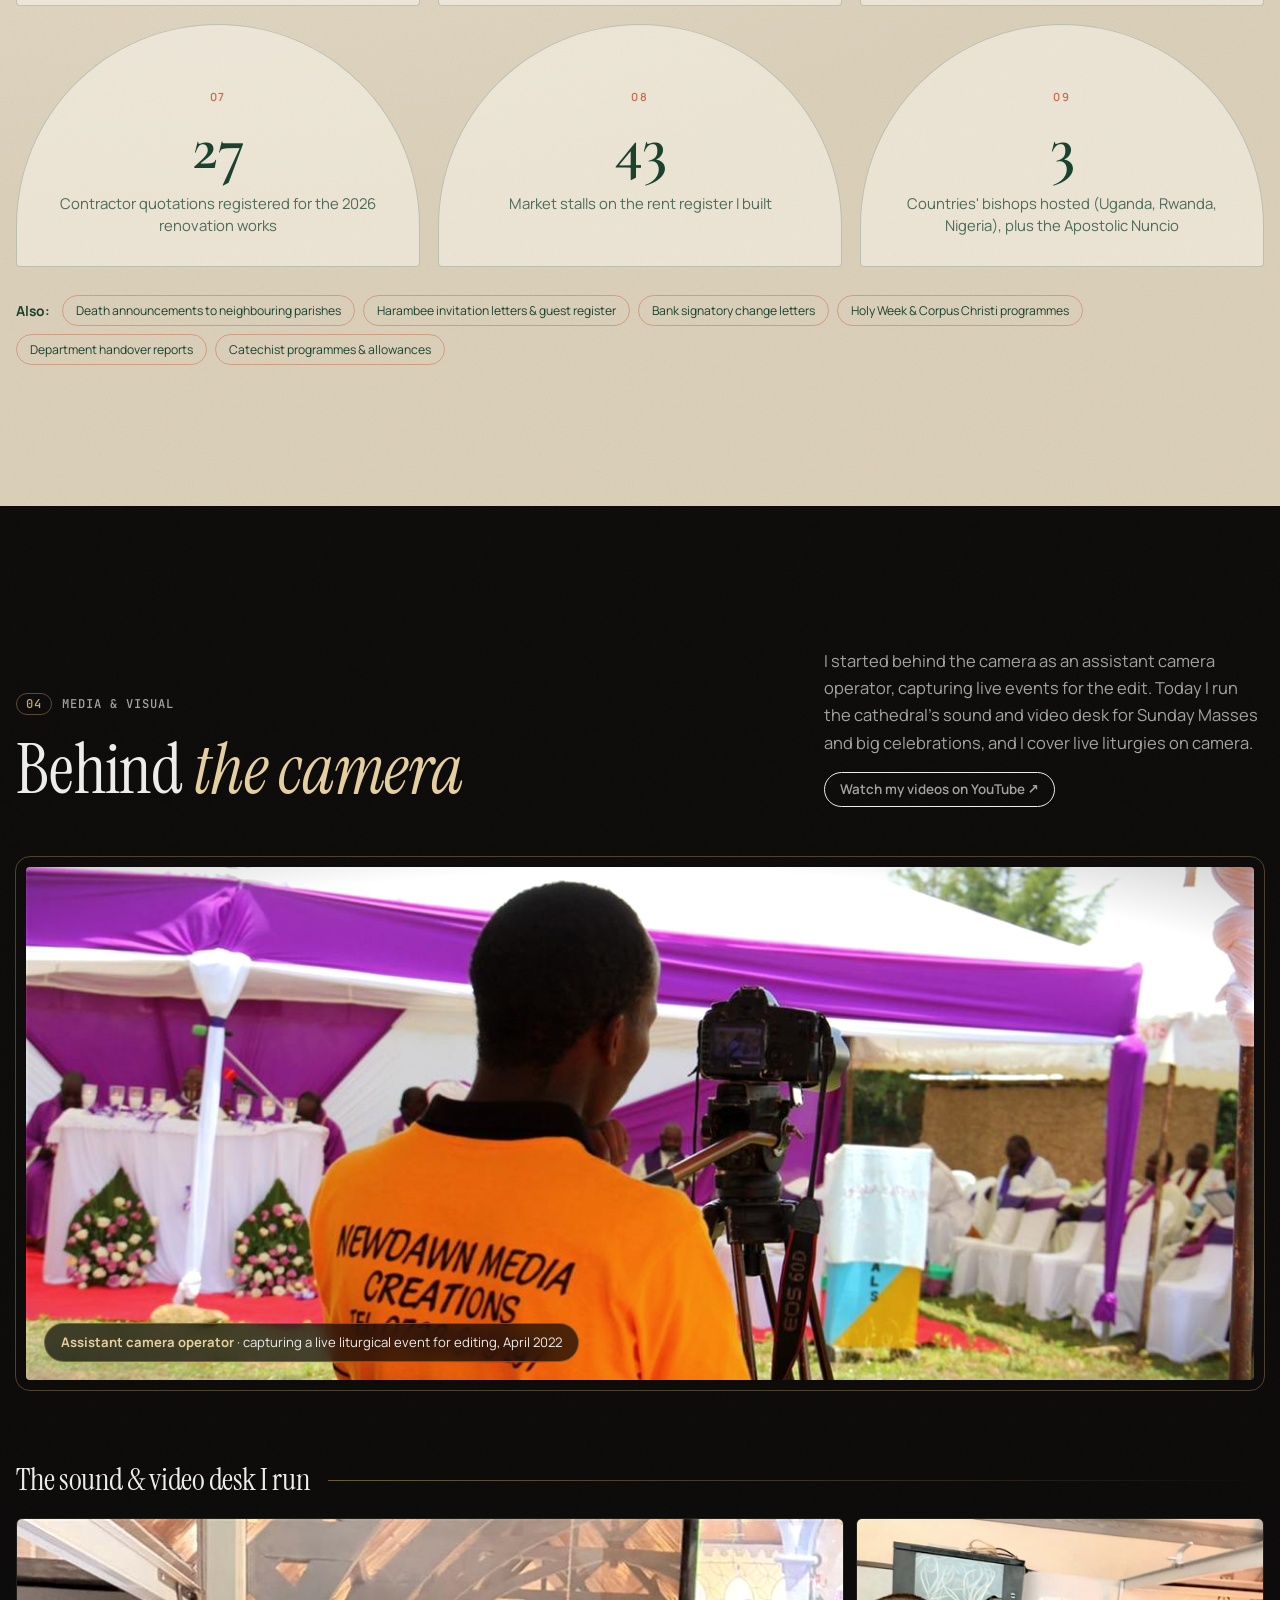
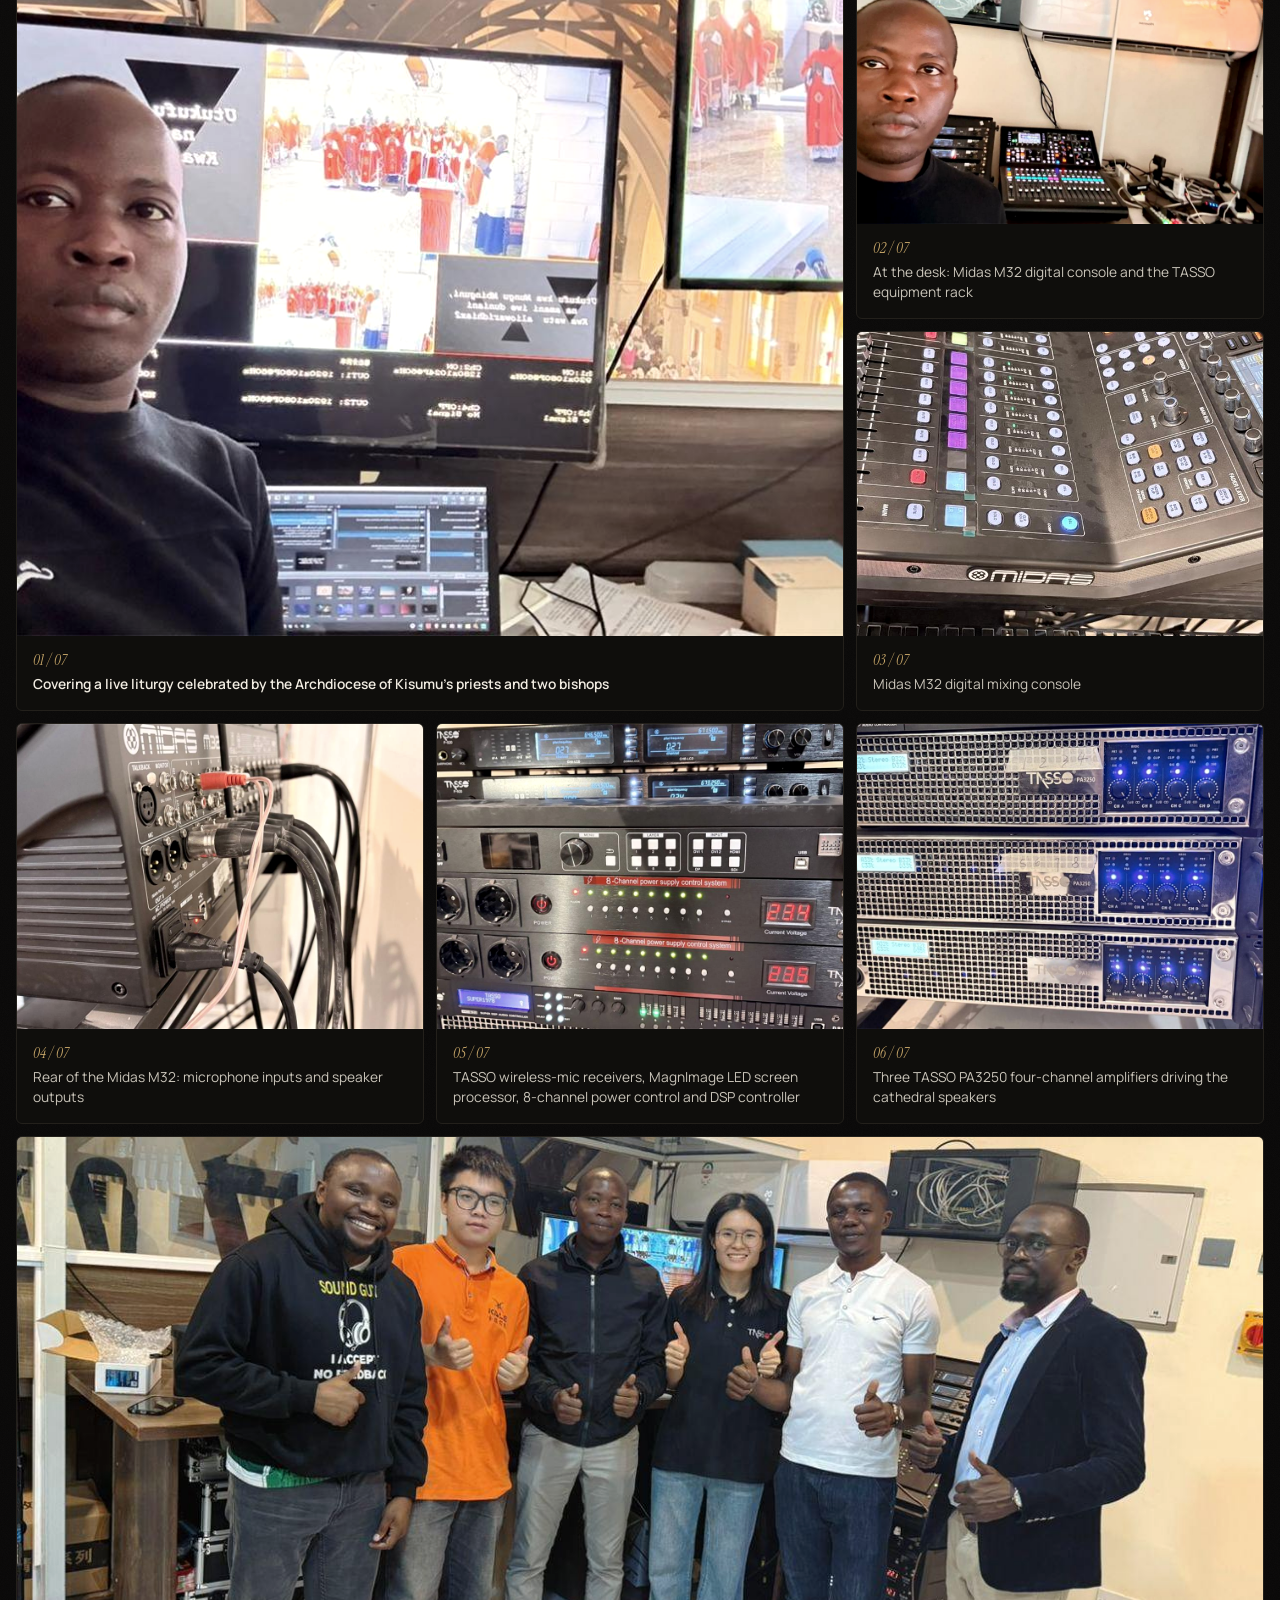
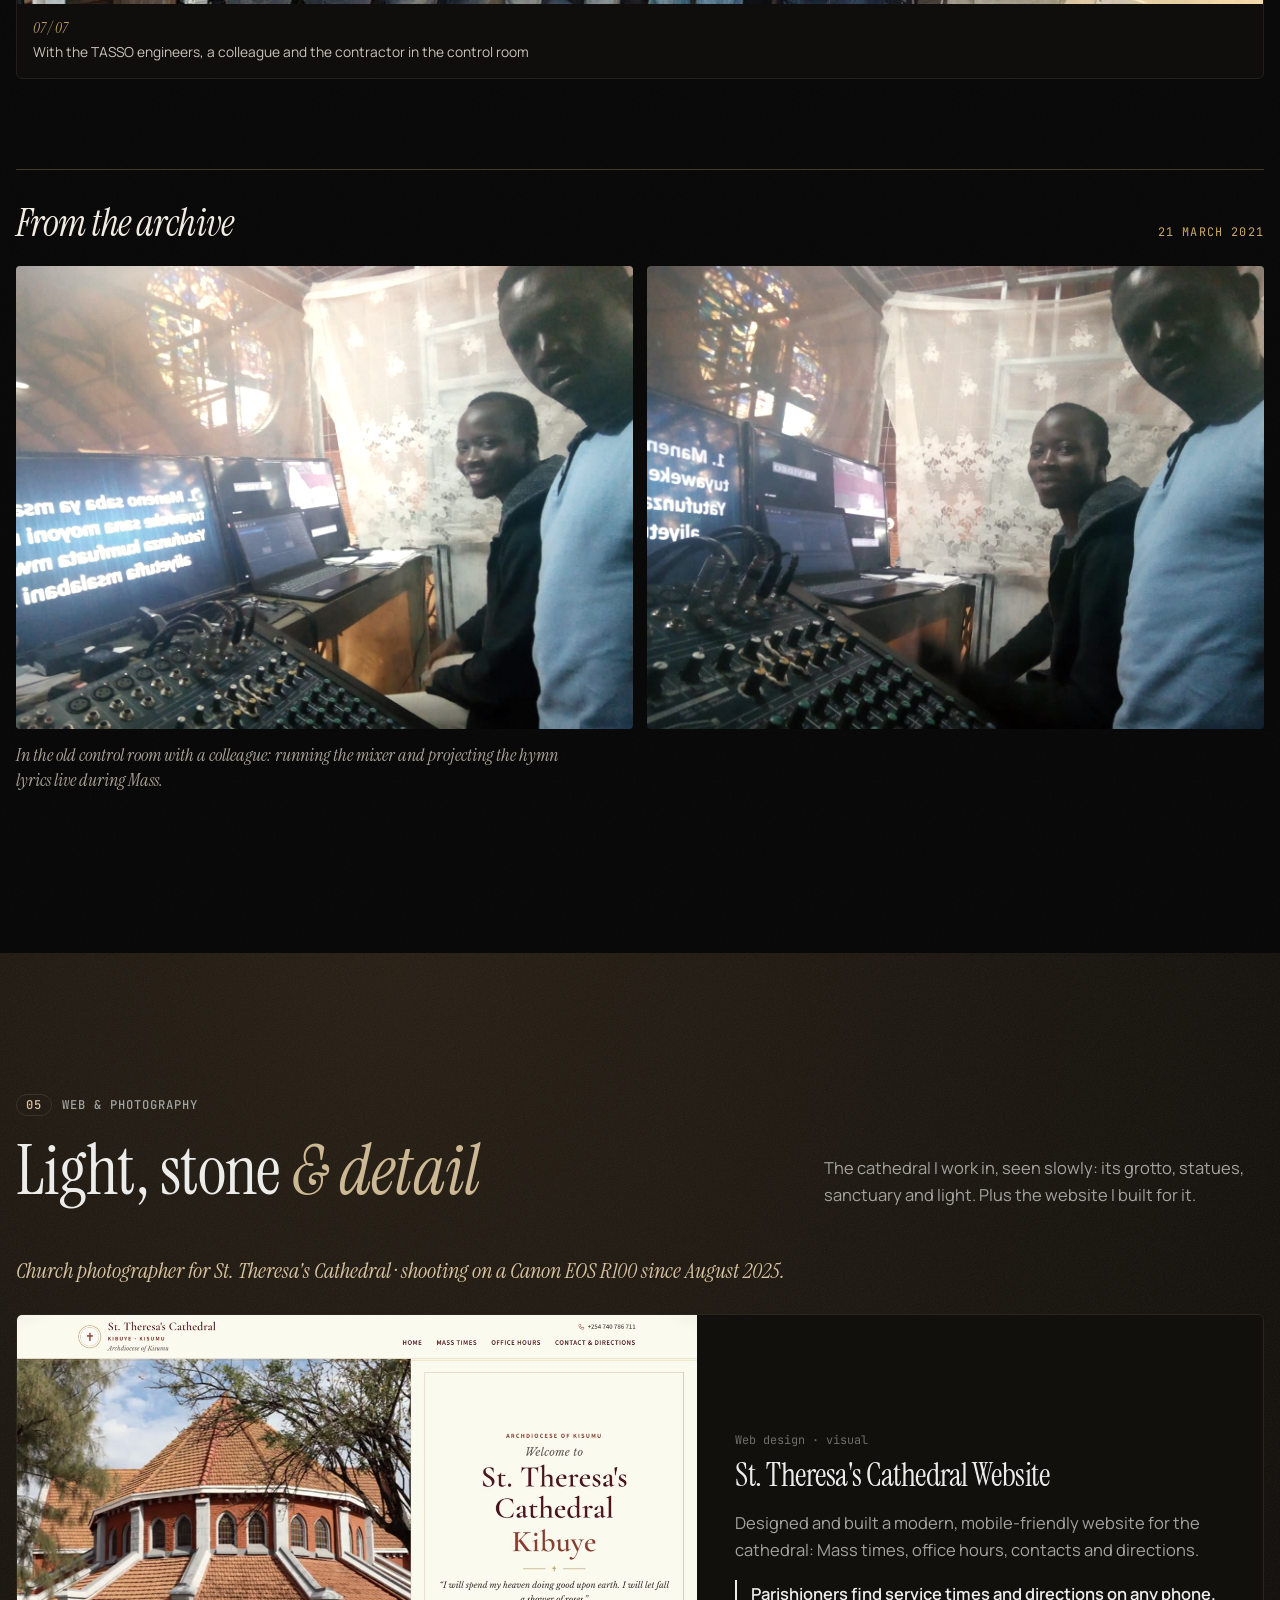
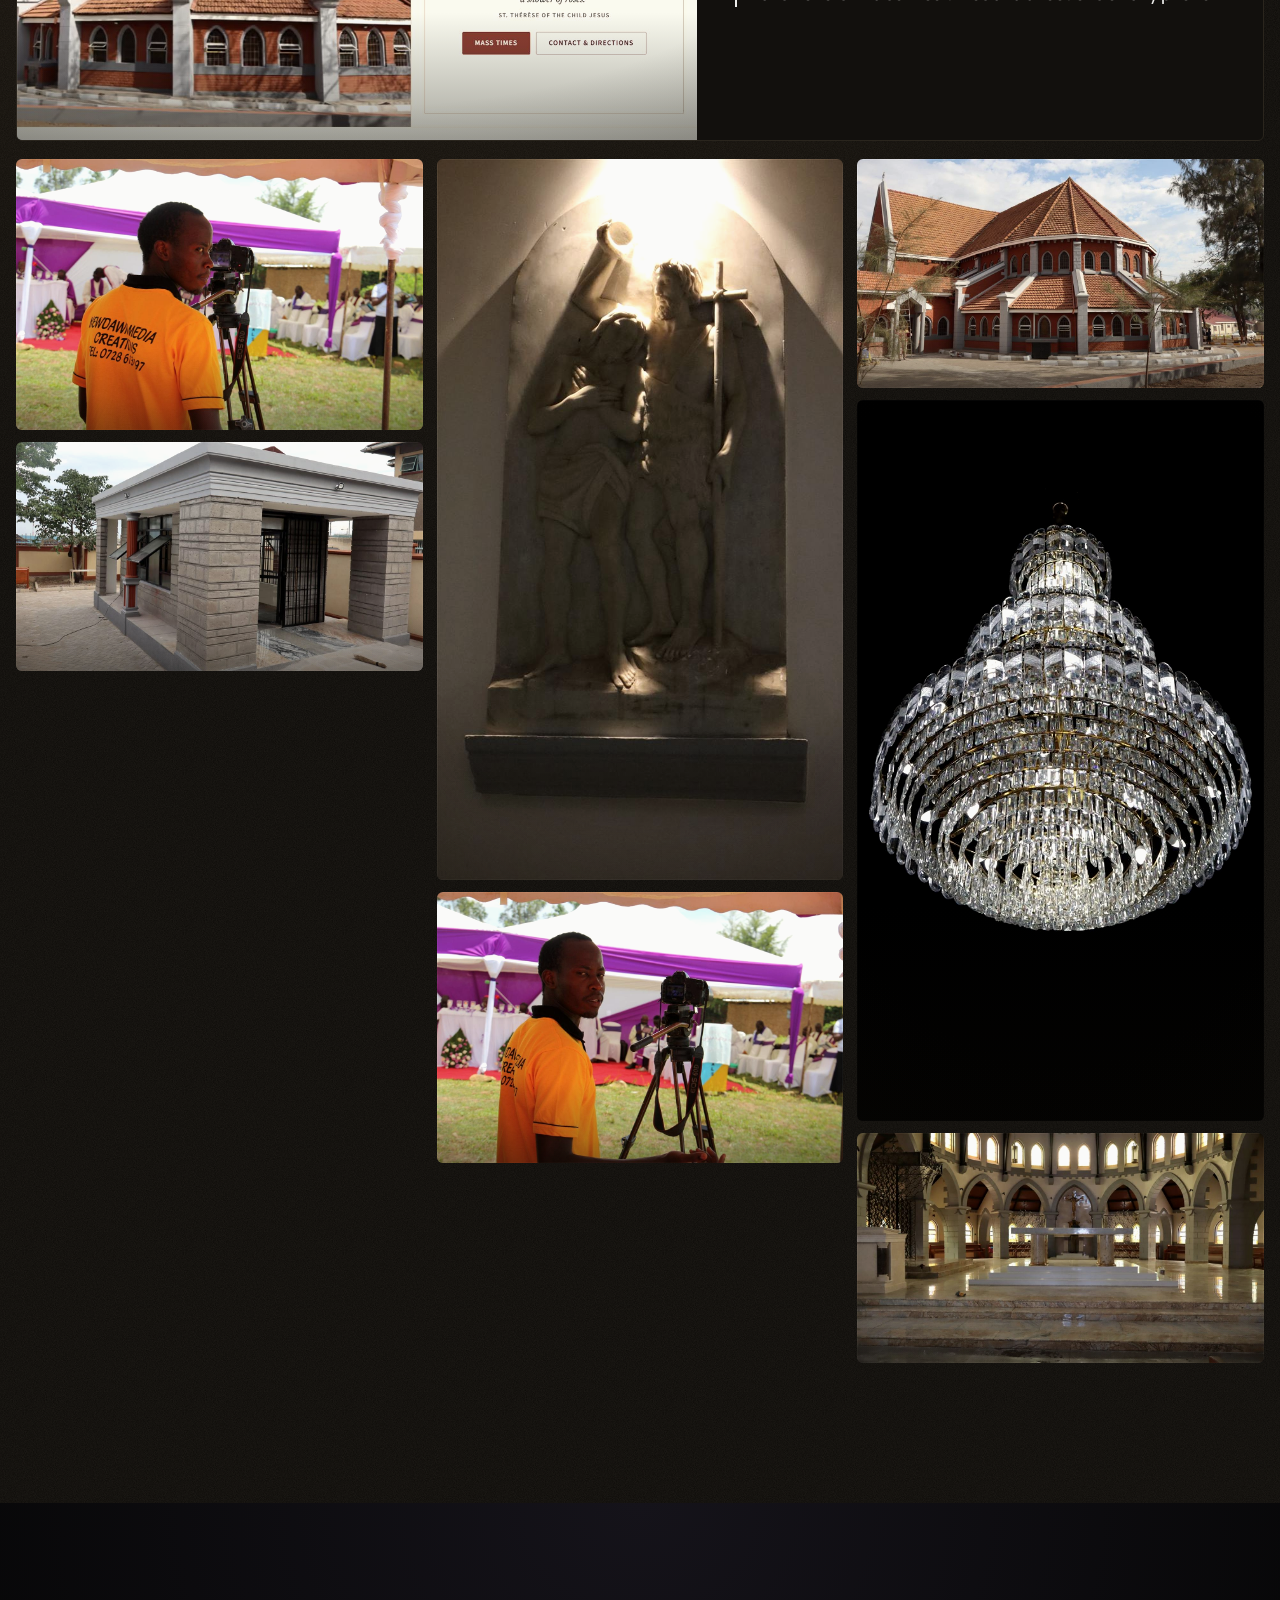
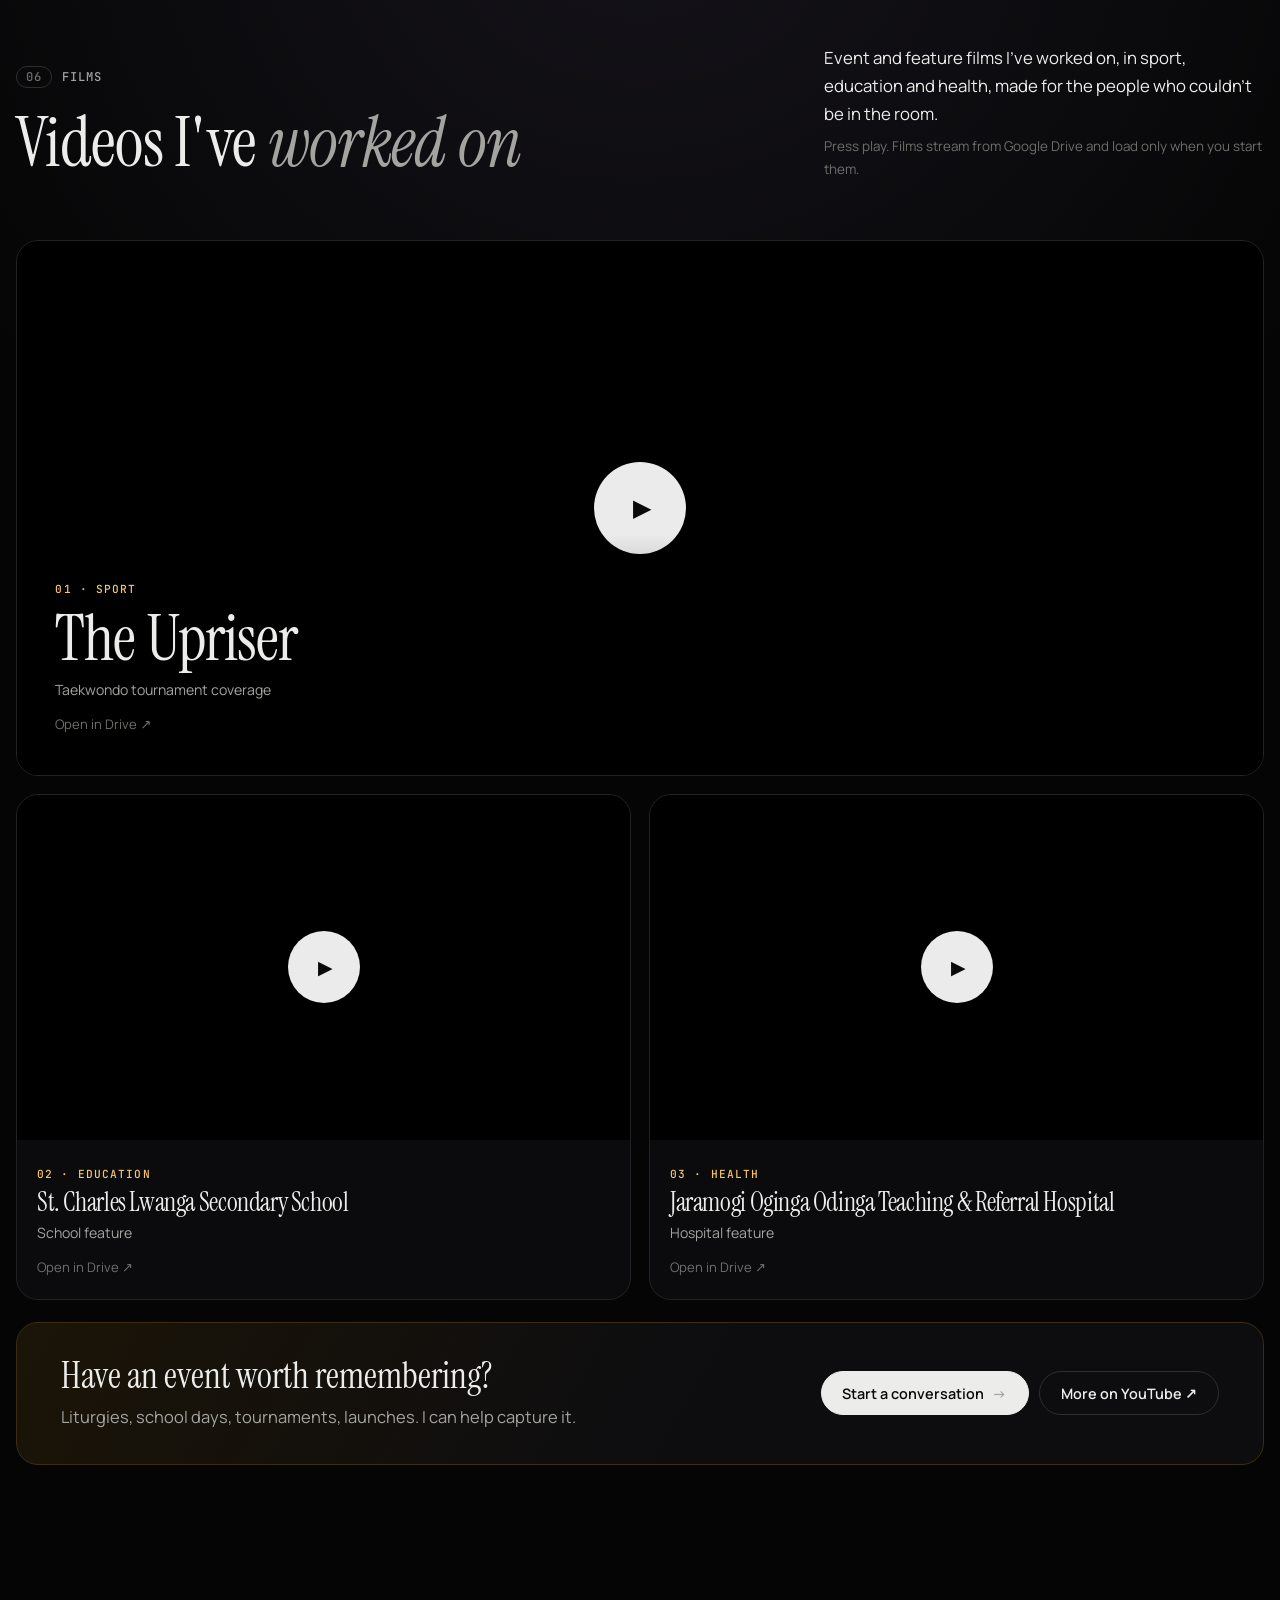
==== commit c7fe4db7: "fix: on phones, bring a tapped role to the top so its photo shows Co-Authored-By: Claude Opus 5.5 <n" ====
--- a/index.html
+++ b/index.html
@@ -36,7 +36,7 @@
   <link rel="preconnect" href="https://fonts.googleapis.com" />
   <link rel="preconnect" href="https://fonts.gstatic.com" crossorigin />
   <link href="https://fonts.googleapis.com/css2?family=Cormorant+Garamond:ital,wght@0,500;0,600;1,500&family=Instrument+Serif:ital@0;1&family=JetBrains+Mono:wght@400;500&family=Manrope:wght@400;500;600;700&display=swap" rel="stylesheet" />
-  <link rel="stylesheet" href="styles.css?v=20261127j" />
+  <link rel="stylesheet" href="styles.css?v=20261127k" />
 </head>
 <body id="top">
   <div class="progress" aria-hidden="true"><i id="progress"></i></div>
@@ -301,9 +301,9 @@
     <button class="lightbox__nav lightbox__next" aria-label="Next photo">›</button>
   </dialog>
 
-  <script src="content.js?v=20261127j"></script>
-  <script src="versions.js?v=20261127j"></script>
-  <script src="script.js?v=20261127j"></script>
-  <script src="hero.js?v=20261127j"></script>
+  <script src="content.js?v=20261127k"></script>
+  <script src="versions.js?v=20261127k"></script>
+  <script src="script.js?v=20261127k"></script>
+  <script src="hero.js?v=20261127k"></script>
 </body>
 </html>
